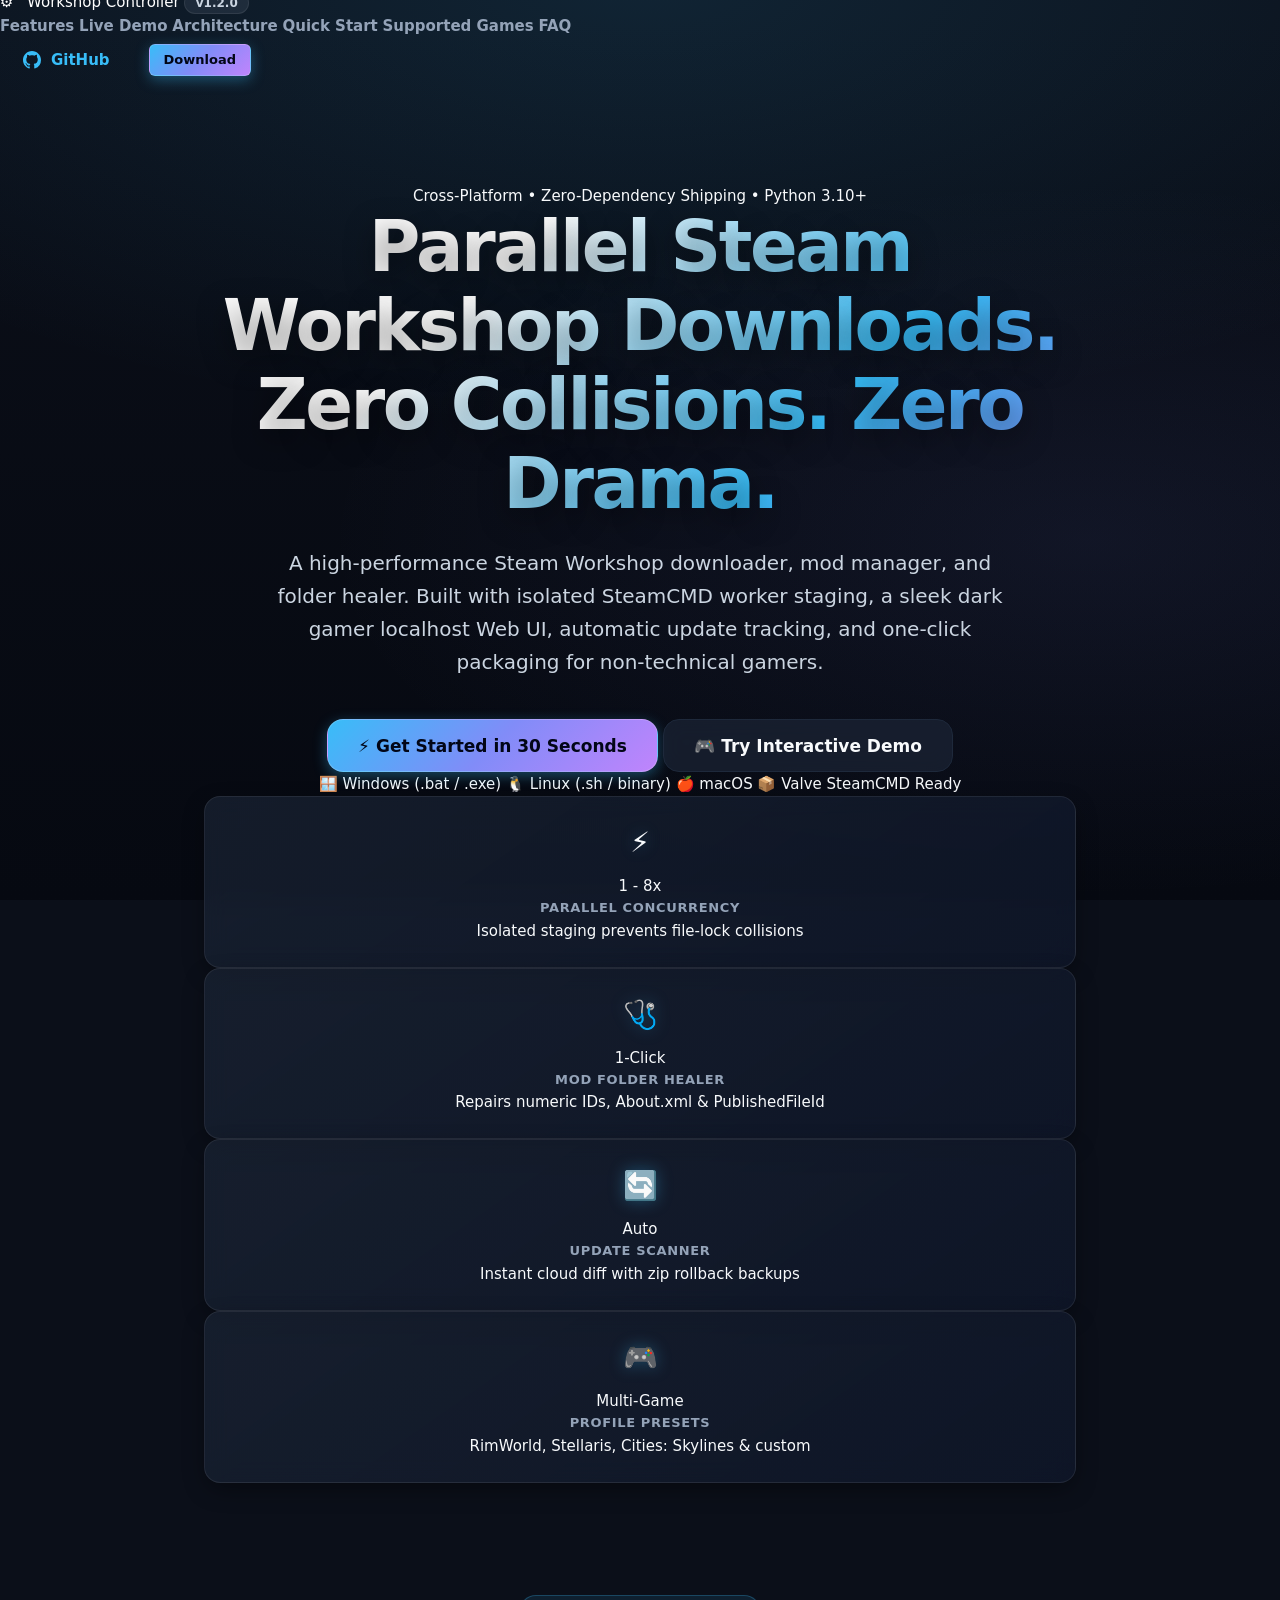
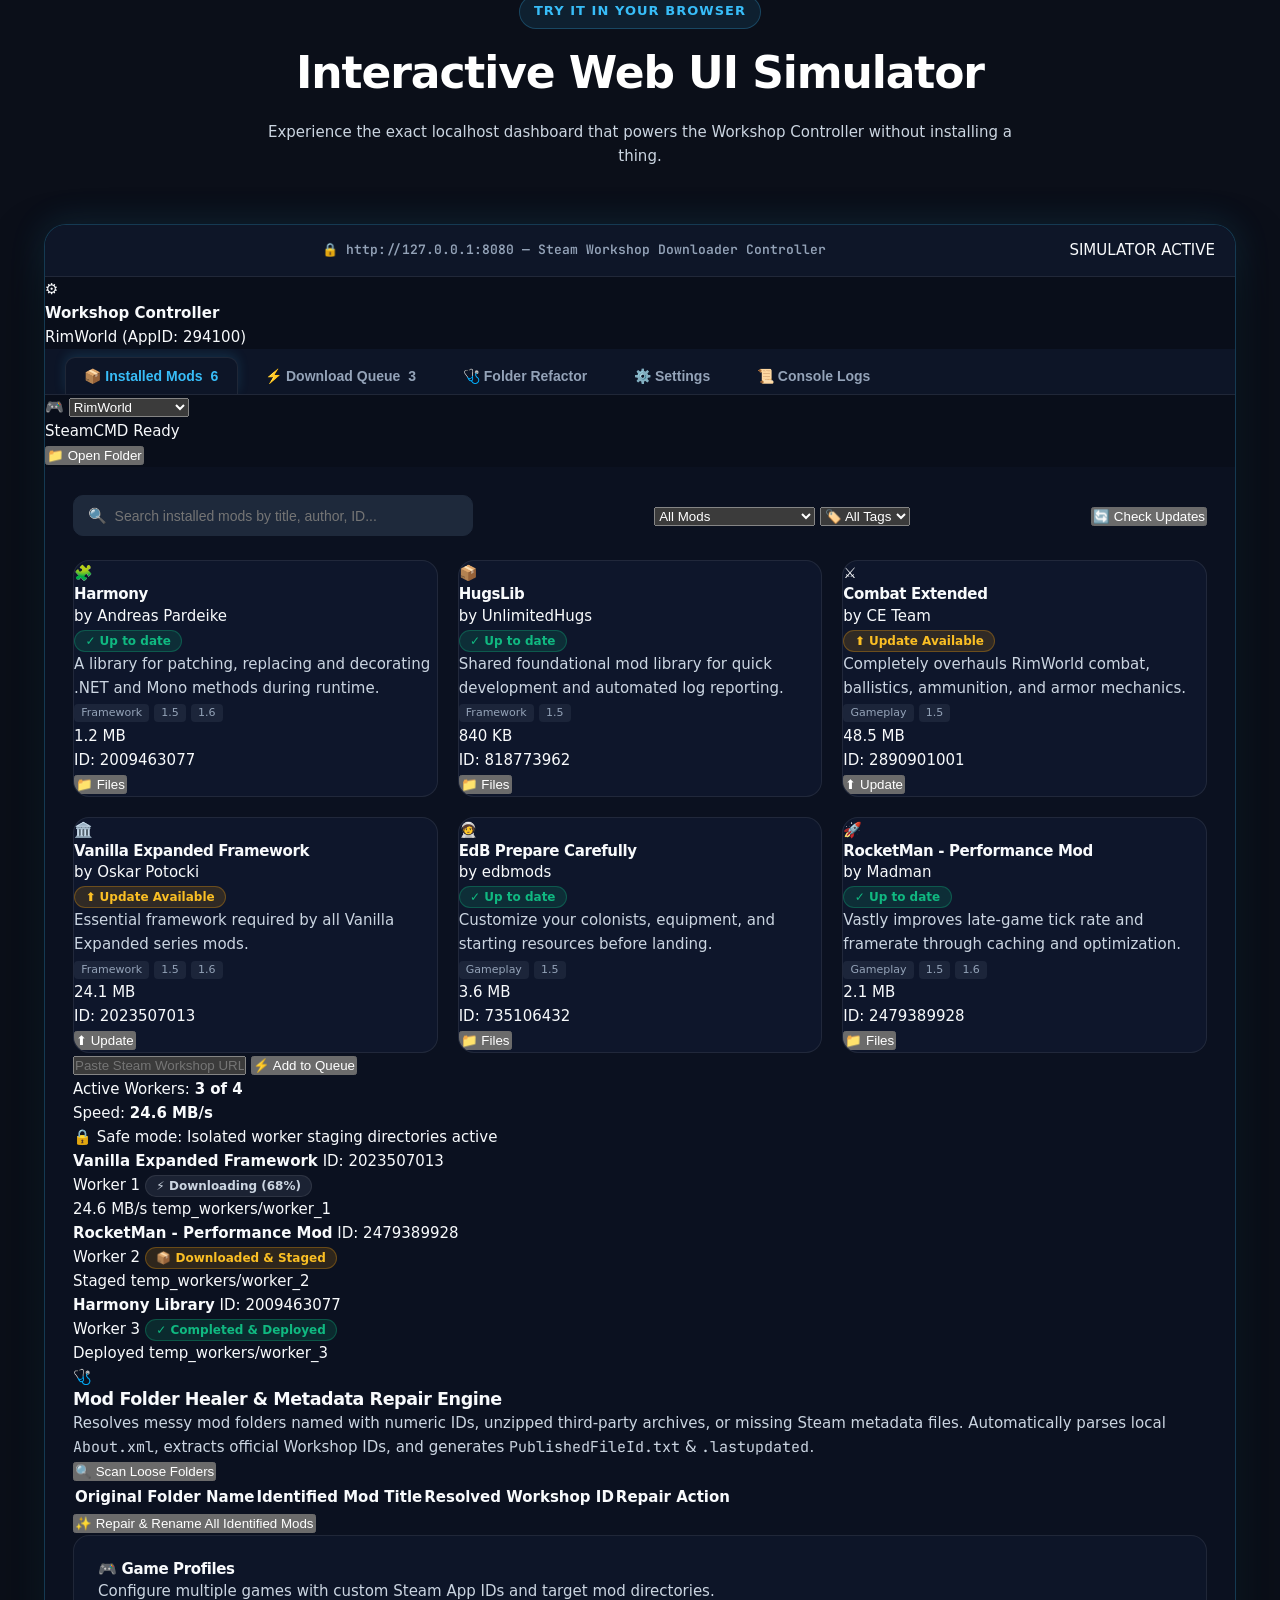
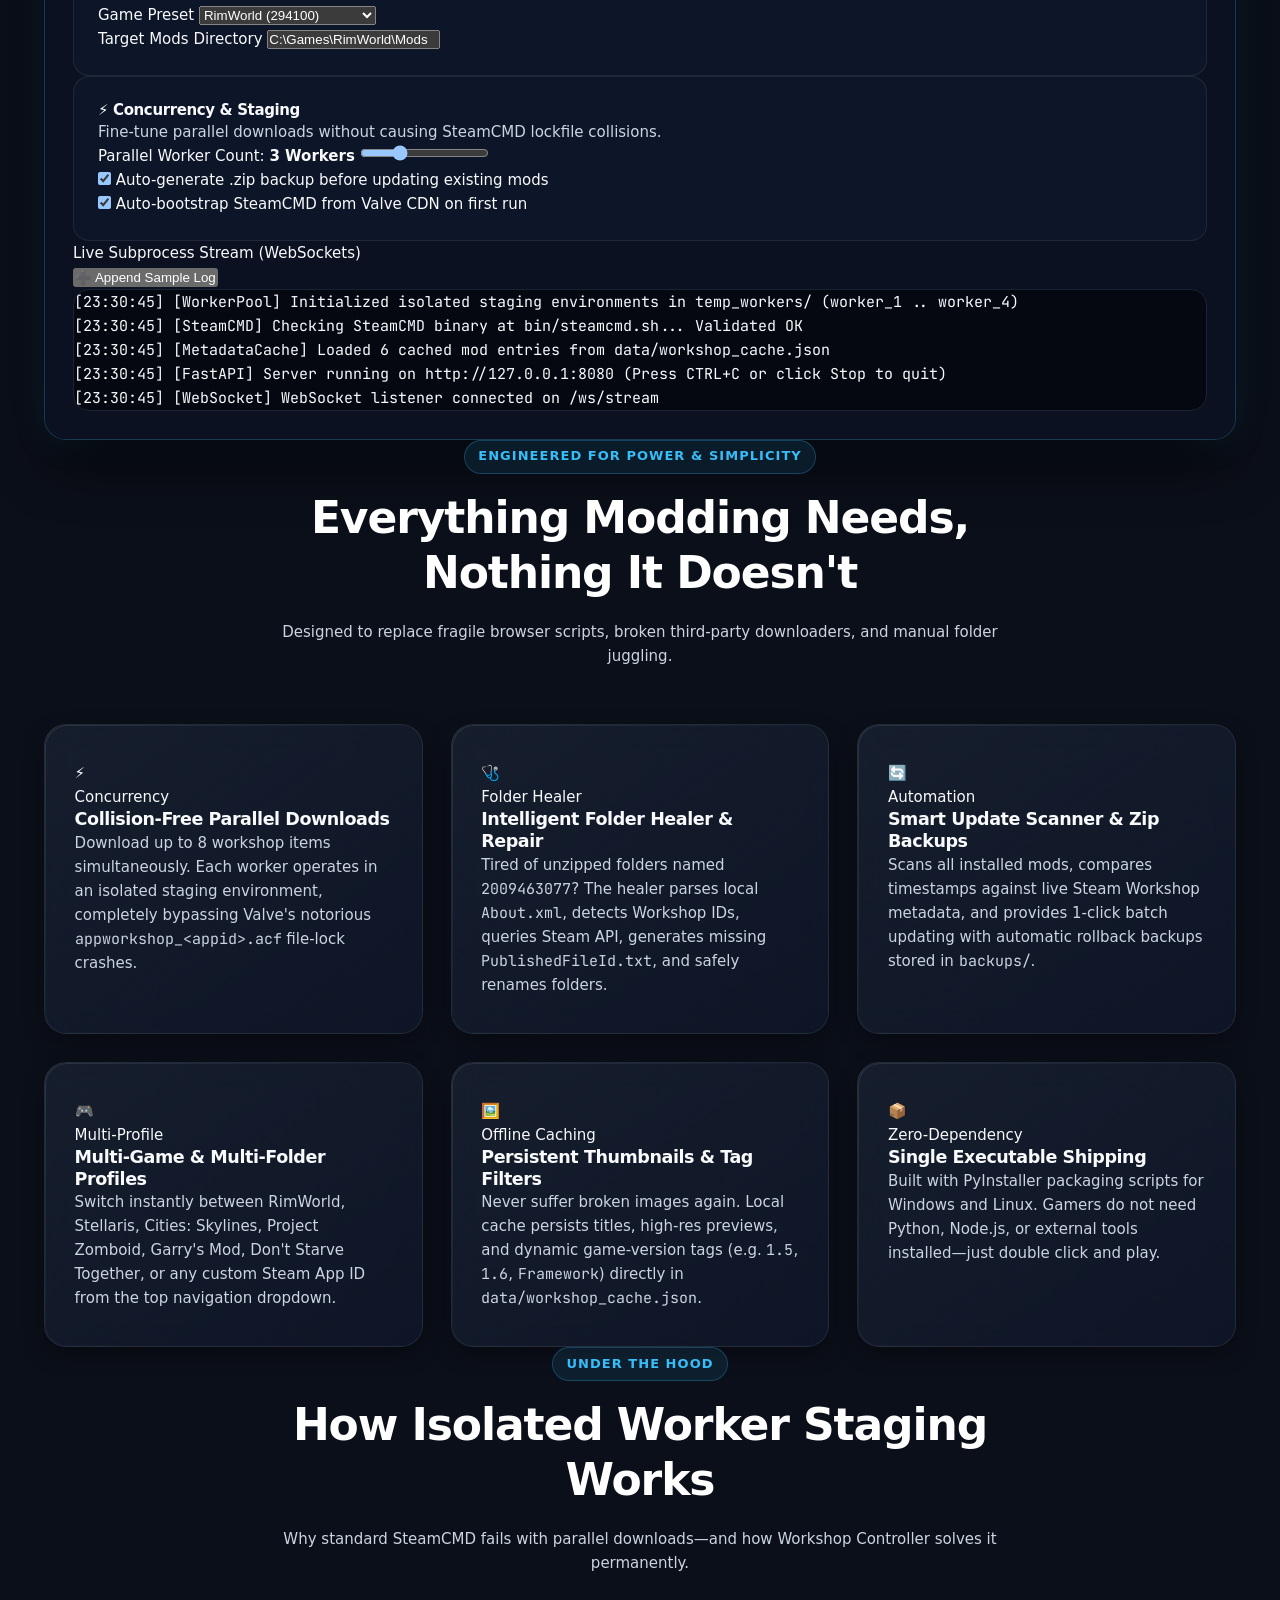
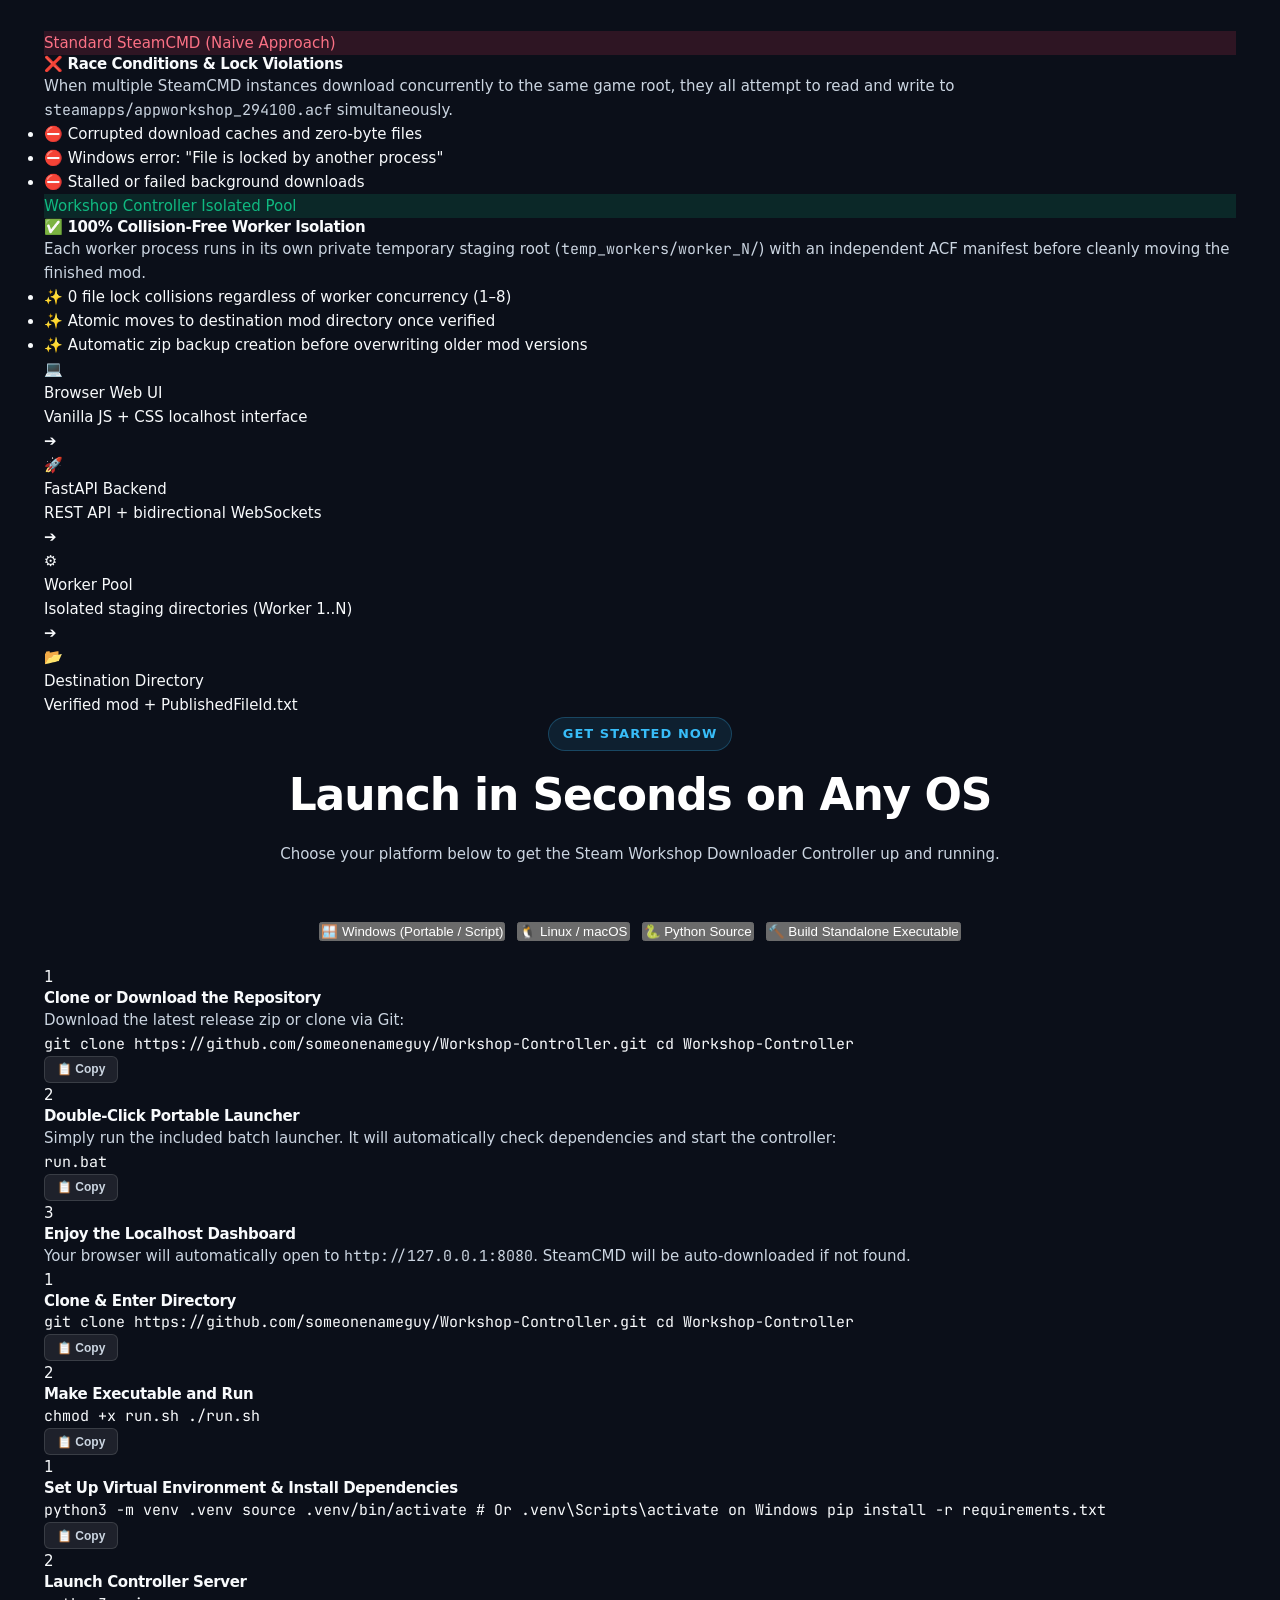
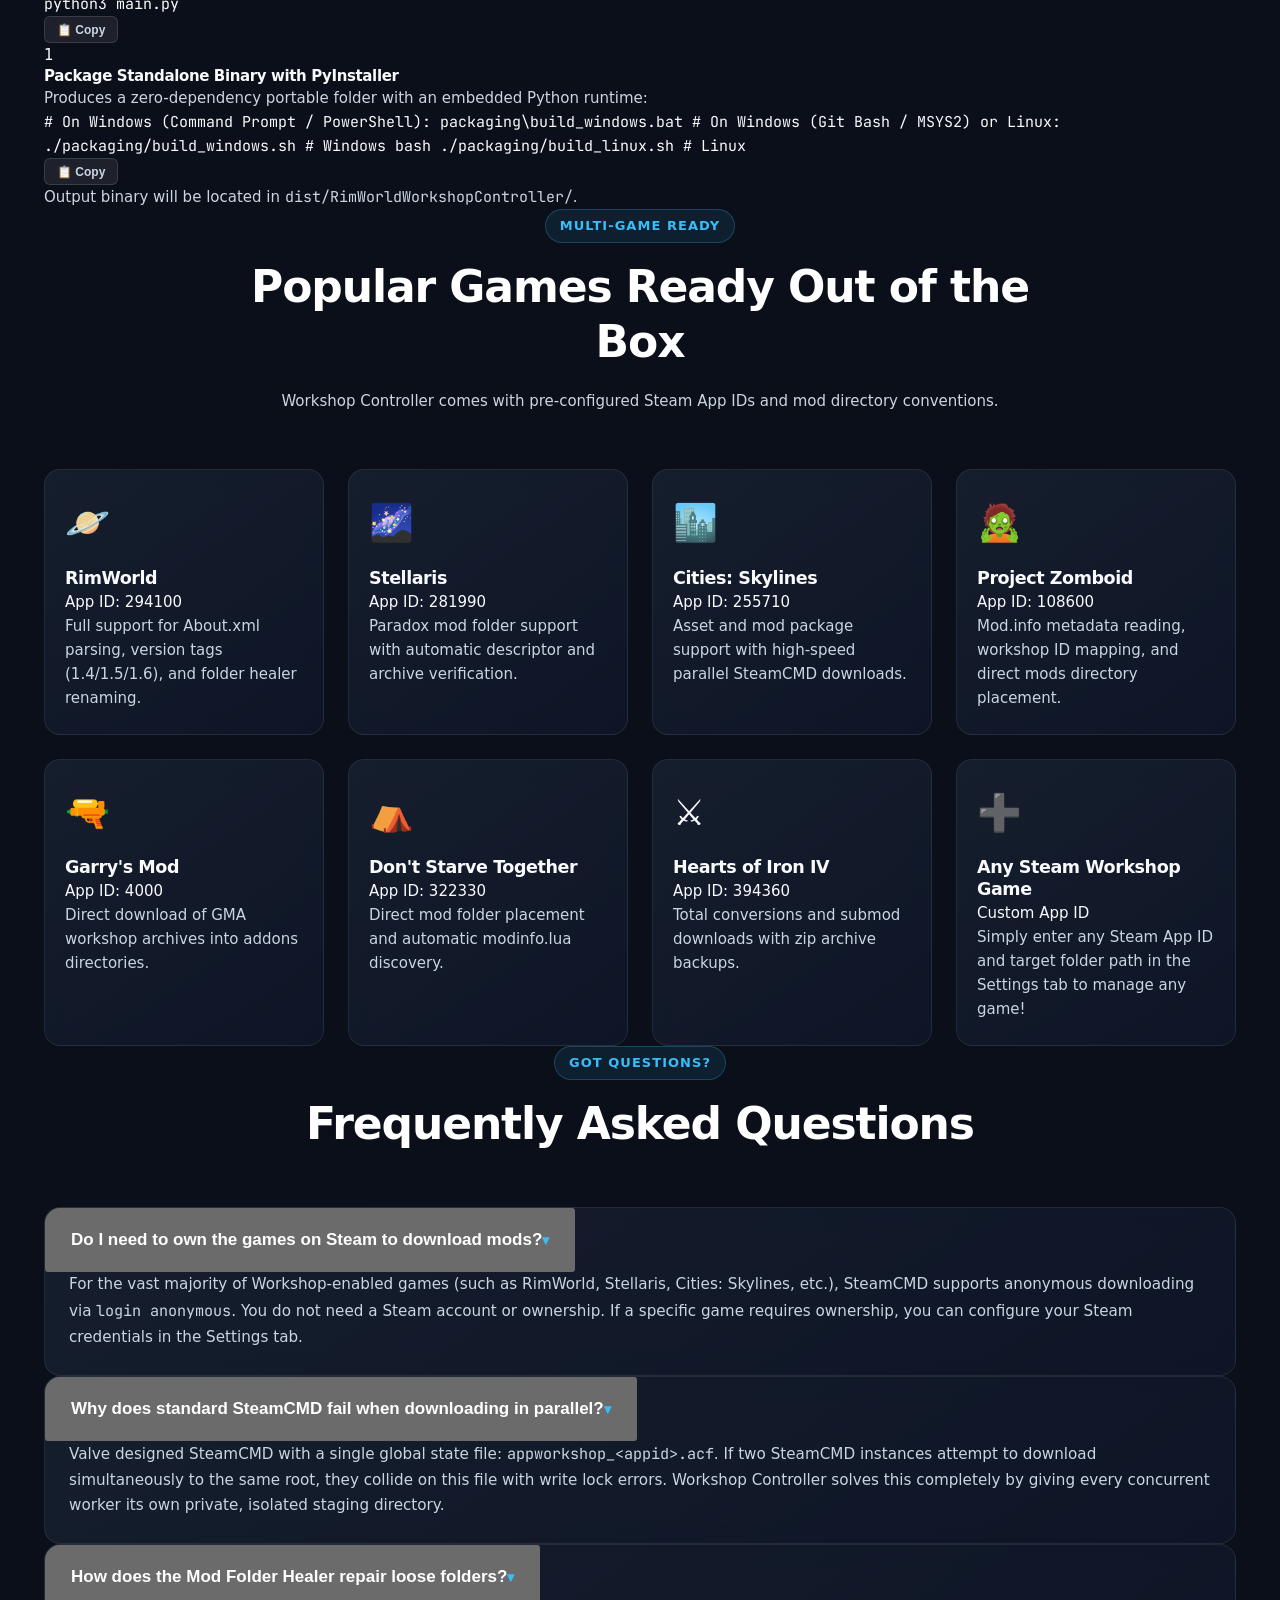
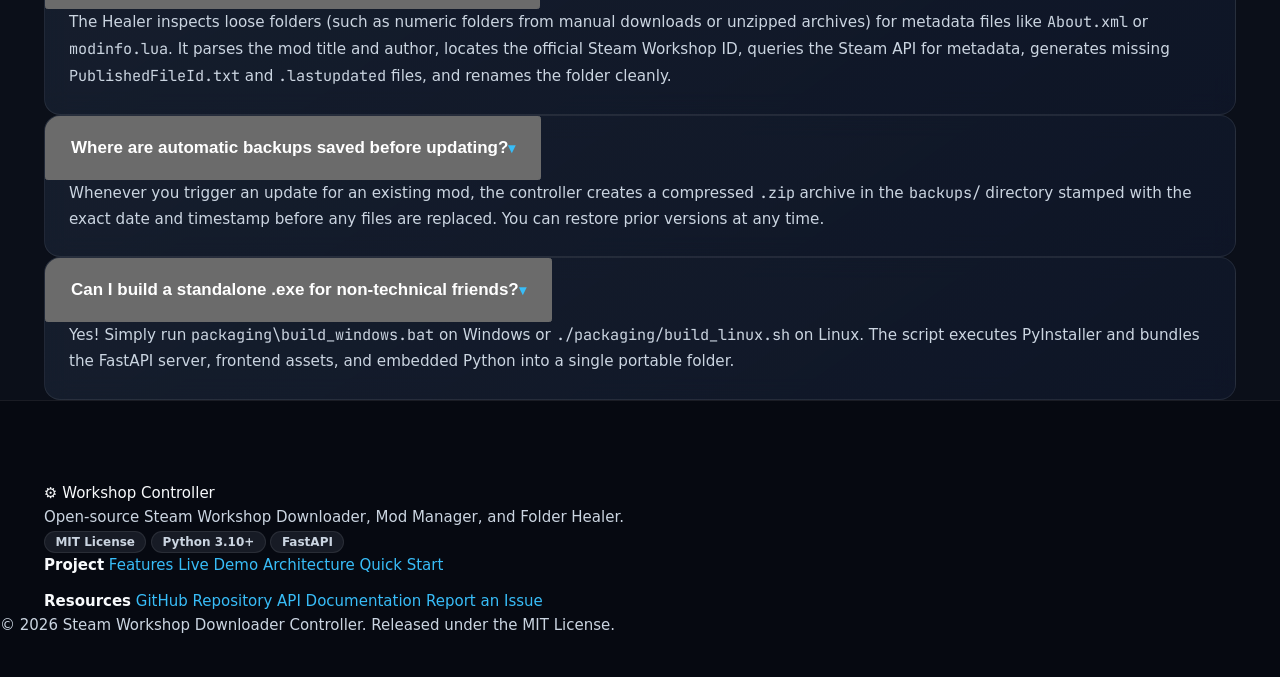
==== index.html @ dfa94b0b "feat(pages): add GitHub Pages website and interactive simulator" ====
<!DOCTYPE html>
<html lang="en">
<head>
  <meta charset="UTF-8">
  <meta name="viewport" content="width=device-width, initial-scale=1.0">
  <title>Steam Workshop Downloader Controller | Mod Manager & Folder Healer</title>
  <meta name="description" content="A modern, cross-platform Steam Workshop Downloader, Mod Manager, and Folder Healer. Parallel SteamCMD downloads, interactive localhost Web UI, automated update scanning, and zero-dependency packaging.">
  <meta name="keywords" content="Steam Workshop, SteamCMD, Mod Manager, Downloader, RimWorld, Stellaris, Cities Skylines, Project Zomboid, Folder Healer">
  
  <!-- Open Graph / Meta -->
  <meta property="og:type" content="website">
  <meta property="og:title" content="Steam Workshop Downloader Controller">
  <meta property="og:description" content="Parallel SteamCMD downloads, collision-free worker staging, mod healer, and dark-themed Web UI.">
  <meta property="og:url" content="https://someonenameguy.github.io/Workshop-Controller/">
  
  <link rel="icon" href="data:image/svg+xml,<svg xmlns=%22http://www.w3.org/2000/svg%22 viewBox=%220 0 100 100%22><text y=%22.9em%22 font-size=%2290%22>⚙️</text></svg>">
  <link rel="preconnect" href="https://fonts.googleapis.com">
  <link rel="preconnect" href="https://fonts.gstatic.com" crossorigin>
  <link href="https://fonts.googleapis.com/css2?family=Inter:wght@400;500;600;700;800&family=JetBrains+Mono:wght@400;500;700&display=swap" rel="stylesheet">
  <link rel="stylesheet" href="styles.css">
</head>
<body>

  <!-- Top Fixed Navigation -->
  <header class="navbar" id="navbar">
    <div class="nav-container">
      <a href="#" class="nav-brand">
        <div class="brand-logo">⚙️</div>
        <div class="brand-info">
          <span class="brand-name">Workshop Controller</span>
          <span class="badge badge-cyan">v1.2.0</span>
        </div>
      </a>

      <!-- Desktop Nav Links -->
      <nav class="nav-links">
        <a href="#features" class="nav-link">Features</a>
        <a href="#demo" class="nav-link">Live Demo</a>
        <a href="#architecture" class="nav-link">Architecture</a>
        <a href="#quickstart" class="nav-link">Quick Start</a>
        <a href="#games" class="nav-link">Supported Games</a>
        <a href="#faq" class="nav-link">FAQ</a>
      </nav>

      <!-- Action Buttons -->
      <div class="nav-actions">
        <a href="https://github.com/someonenameguy/Workshop-Controller" target="_blank" rel="noopener noreferrer" class="btn btn-github">
          <svg class="icon-svg" viewBox="0 0 24 24" width="18" height="18" fill="currentColor">
            <path d="M12 0C5.37 0 0 5.37 0 12c0 5.31 3.435 9.795 8.205 11.385.6.105.825-.255.825-.57 0-.285-.015-1.23-.015-2.235-3.015.555-3.795-.735-4.035-1.41-.135-.345-.72-1.41-1.23-1.695-.42-.225-1.02-.78-.015-.795.945-.015 1.62.87 1.845 1.23 1.08 1.815 2.805 1.305 3.495.99.105-.78.42-1.305.765-1.605-2.67-.3-5.46-1.335-5.46-5.925 0-1.305.465-2.385 1.23-3.225-.12-.3-.54-1.53.12-3.18 0 0 1.005-.315 3.3 1.23.96-.27 1.98-.405 3-.405s2.04.135 3 .405c2.295-1.56 3.3-1.23 3.3-1.23.66 1.65.24 2.88.12 3.18.765.84 1.23 1.905 1.23 3.225 0 4.605-2.805 5.625-5.475 5.925.435.375.81 1.095.81 2.22 0 1.605-.015 2.895-.015 3.3 0 .315.225.69.825.57A12.02 12.02 0 0024 12c0-6.63-5.37-12-12-12z"/>
          </svg>
          <span>GitHub</span>
        </a>
        <a href="#quickstart" class="btn btn-primary btn-sm glow-on-hover">Download</a>
        <button class="mobile-toggle" id="mobile-menu-toggle" aria-label="Toggle Navigation">
          <span></span>
          <span></span>
          <span></span>
        </button>
      </div>
    </div>

    <!-- Mobile Drawer -->
    <div class="mobile-drawer" id="mobile-nav">
      <a href="#features" class="mobile-link">Features</a>
      <a href="#demo" class="mobile-link">Live Demo</a>
      <a href="#architecture" class="mobile-link">Architecture</a>
      <a href="#quickstart" class="mobile-link">Quick Start</a>
      <a href="#games" class="mobile-link">Supported Games</a>
      <a href="#faq" class="mobile-link">FAQ</a>
      <a href="https://github.com/someonenameguy/Workshop-Controller" target="_blank" rel="noopener noreferrer" class="mobile-link">View Repository ↗</a>
    </div>
  </header>

  <!-- Hero Section -->
  <section class="hero-section">
    <div class="ambient-glow glow-cyan"></div>
    <div class="ambient-glow glow-indigo"></div>
    <div class="container hero-content">
      <div class="hero-badge-container">
        <span class="hero-pill">
          <span class="pulse-dot"></span> Cross-Platform • Zero-Dependency Shipping • Python 3.10+
        </span>
      </div>
      
      <h1 class="hero-title">
        Parallel Steam Workshop Downloads. <br>
        <span class="gradient-text">Zero Collisions. Zero Drama.</span>
      </h1>

      <p class="hero-subtitle">
        A high-performance Steam Workshop downloader, mod manager, and folder healer.
        Built with isolated SteamCMD worker staging, a sleek dark gamer localhost Web UI,
        automatic update tracking, and one-click packaging for non-technical gamers.
      </p>

      <div class="hero-cta-group">
        <a href="#quickstart" class="btn btn-primary btn-lg glow-on-hover">
          ⚡ Get Started in 30 Seconds
        </a>
        <a href="#demo" class="btn btn-secondary btn-lg">
          🎮 Try Interactive Demo
        </a>
      </div>

      <!-- Quick Platform Support Pills -->
      <div class="platform-tags">
        <span class="platform-tag">🪟 Windows (.bat / .exe)</span>
        <span class="platform-tag">🐧 Linux (.sh / binary)</span>
        <span class="platform-tag">🍎 macOS</span>
        <span class="platform-tag">📦 Valve SteamCMD Ready</span>
      </div>

      <!-- Stat Cards -->
      <div class="stats-grid">
        <div class="stat-card">
          <div class="stat-icon">⚡</div>
          <div class="stat-value">1 - 8x</div>
          <div class="stat-label">Parallel Concurrency</div>
          <div class="stat-sub">Isolated staging prevents file-lock collisions</div>
        </div>
        <div class="stat-card">
          <div class="stat-icon">🩺</div>
          <div class="stat-value">1-Click</div>
          <div class="stat-label">Mod Folder Healer</div>
          <div class="stat-sub">Repairs numeric IDs, About.xml & PublishedFileId</div>
        </div>
        <div class="stat-card">
          <div class="stat-icon">🔄</div>
          <div class="stat-value">Auto</div>
          <div class="stat-label">Update Scanner</div>
          <div class="stat-sub">Instant cloud diff with zip rollback backups</div>
        </div>
        <div class="stat-card">
          <div class="stat-icon">🎮</div>
          <div class="stat-value">Multi-Game</div>
          <div class="stat-label">Profile Presets</div>
          <div class="stat-sub">RimWorld, Stellaris, Cities: Skylines & custom</div>
        </div>
      </div>
    </div>
  </section>

  <!-- Interactive Web Dashboard Simulator -->
  <section class="demo-section" id="demo">
    <div class="container">
      <div class="section-header text-center">
        <span class="section-eyebrow">TRY IT IN YOUR BROWSER</span>
        <h2 class="section-title">Interactive Web UI Simulator</h2>
        <p class="section-desc">Experience the exact localhost dashboard that powers the Workshop Controller without installing a thing.</p>
      </div>

      <!-- Application Window Mockup -->
      <div class="mockup-window">
        <!-- Title Bar -->
        <div class="window-titlebar">
          <div class="window-dots">
            <span class="dot dot-close"></span>
            <span class="dot dot-min"></span>
            <span class="dot dot-max"></span>
          </div>
          <div class="window-title">
            <span class="title-lock">🔒</span> http://127.0.0.1:8080 — Steam Workshop Downloader Controller
          </div>
          <div class="window-badge">SIMULATOR ACTIVE</div>
        </div>

        <!-- Dashboard App Internal Header -->
        <div class="demo-navbar">
          <div class="demo-brand">
            <span class="demo-logo">⚙️</span>
            <div>
              <strong class="demo-brand-name">Workshop Controller</strong>
              <div class="demo-badge-sub" id="demo-header-game">RimWorld (AppID: 294100)</div>
            </div>
          </div>

          <!-- Demo Tabs -->
          <div class="demo-tabs">
            <button class="demo-tab active" data-tab="mods">
              📦 Installed Mods <span class="tab-count" id="demo-mods-badge">6</span>
            </button>
            <button class="demo-tab" data-tab="queue">
              ⚡ Download Queue <span class="tab-count badge-pulse" id="demo-queue-badge">2</span>
            </button>
            <button class="demo-tab" data-tab="refactor">
              🩺 Folder Refactor
            </button>
            <button class="demo-tab" data-tab="settings">
              ⚙️ Settings
            </button>
            <button class="demo-tab" data-tab="logs">
              📜 Console Logs
            </button>
          </div>

          <!-- Demo Header Actions -->
          <div class="demo-actions">
            <div class="demo-profile-select-wrap">
              <span class="select-icon">🎮</span>
              <select id="demo-profile-select" class="demo-select">
                <option value="294100" selected>RimWorld</option>
                <option value="281990">Stellaris</option>
                <option value="255710">Cities: Skylines</option>
                <option value="108600">Project Zomboid</option>
              </select>
            </div>
            <div class="demo-status-pill" id="demo-status-indicator">
              <span class="status-green-dot"></span>
              <span>SteamCMD Ready</span>
            </div>
            <button class="btn-demo btn-demo-secondary" id="demo-btn-open-folder" title="Simulate opening folder">
              📁 Open Folder
            </button>
          </div>
        </div>

        <!-- Demo Content Body -->
        <div class="demo-body">

          <!-- TAB 1: INSTALLED MODS -->
          <div class="demo-pane active" id="demo-pane-mods">
            <div class="demo-toolbar">
              <div class="demo-search-box">
                <span class="search-ico">🔍</span>
                <input type="text" id="demo-search-input" placeholder="Search installed mods by title, author, ID...">
              </div>
              <div class="demo-filters">
                <select id="demo-status-select" class="demo-select-sm">
                  <option value="all">All Mods</option>
                  <option value="updates">Updates Available Only</option>
                  <option value="steam">Steam Workshop Only</option>
                </select>
                <select id="demo-tag-select" class="demo-select-sm">
                  <option value="">🏷️ All Tags</option>
                  <option value="Framework">Framework</option>
                  <option value="Gameplay">Gameplay</option>
                  <option value="1.5">Version 1.5</option>
                  <option value="1.6">Version 1.6</option>
                </select>
              </div>
              <div class="demo-toolbar-buttons">
                <button class="btn-demo btn-demo-primary" id="demo-btn-check-updates">
                  🔄 Check Updates
                </button>
                <button class="btn-demo btn-demo-success" id="demo-btn-update-all" style="display: none;">
                  ⬆️ Update All Outdated (<span id="demo-outdated-count">2</span>)
                </button>
              </div>
            </div>

            <!-- Simulated Banner -->
            <div class="demo-alert-banner" id="demo-updates-banner" style="display: none;">
              <div class="alert-emoji">🔔</div>
              <div class="alert-info">
                <strong>2 Updates Available on Steam Workshop!</strong>
                <p>New versions detected. Automatic zip backups will be created before updating.</p>
              </div>
              <button class="btn-demo btn-demo-amber btn-sm" id="demo-btn-quick-update">Update Now</button>
            </div>

            <!-- Mod Cards Grid -->
            <div class="demo-mods-grid" id="demo-mods-grid">
              <!-- Dynamically populated by app.js -->
            </div>
          </div>

          <!-- TAB 2: DOWNLOAD QUEUE -->
          <div class="demo-pane" id="demo-pane-queue">
            <div class="queue-input-bar">
              <input type="text" id="demo-queue-input" placeholder="Paste Steam Workshop URL (e.g. https://steamcommunity.com/sharedfiles/filedetails/?id=2009463077) or numeric ID...">
              <button class="btn-demo btn-demo-primary" id="demo-btn-add-queue">⚡ Add to Queue</button>
            </div>

            <div class="queue-stats-bar">
              <div class="worker-status-badge">
                <span class="status-indicator-dot active"></span>
                <span>Active Workers: <strong>3 of 4</strong></span>
              </div>
              <div class="speed-badge">
                <span>Speed: <strong id="demo-speed-val">24.6 MB/s</strong></span>
              </div>
              <div class="staging-note">
                🔒 Safe mode: Isolated worker staging directories active
              </div>
            </div>

            <div class="queue-list" id="demo-queue-list">
              <!-- Dynamically populated & animated by app.js -->
            </div>
          </div>

          <!-- TAB 3: FOLDER REFACTOR / HEALER -->
          <div class="demo-pane" id="demo-pane-refactor">
            <div class="refactor-hero-box">
              <div class="refactor-icon">🩺</div>
              <div>
                <h3>Mod Folder Healer & Metadata Repair Engine</h3>
                <p>Resolves messy mod folders named with numeric IDs, unzipped third-party archives, or missing Steam metadata files. Automatically parses local <code>About.xml</code>, extracts official Workshop IDs, and generates <code>PublishedFileId.txt</code> &amp; <code>.lastupdated</code>.</p>
              </div>
              <button class="btn-demo btn-demo-primary" id="demo-btn-scan-loose">
                🔍 Scan Loose Folders
              </button>
            </div>

            <!-- Animated Healer Progress -->
            <div class="healer-progress-wrap" id="demo-healer-progress-wrap" style="display: none;">
              <div class="healer-progress-bar">
                <div class="healer-progress-fill" id="demo-healer-progress-fill"></div>
              </div>
              <div class="healer-status-text" id="demo-healer-status-text">Scanning directories...</div>
            </div>

            <!-- Comparison Table -->
            <div class="healer-table-container" id="demo-healer-table-wrap">
              <table class="healer-table">
                <thead>
                  <tr>
                    <th>Original Folder Name</th>
                    <th>Identified Mod Title</th>
                    <th>Resolved Workshop ID</th>
                    <th>Repair Action</th>
                  </tr>
                </thead>
                <tbody id="demo-healer-tbody">
                  <!-- Injected by app.js -->
                </tbody>
              </table>
              <div class="healer-action-bar">
                <button class="btn-demo btn-demo-success" id="demo-btn-repair-meta">
                  ✨ Repair &amp; Rename All Identified Mods
                </button>
              </div>
            </div>
          </div>

          <!-- TAB 4: SETTINGS -->
          <div class="demo-pane" id="demo-pane-settings">
            <div class="settings-grid">
              <div class="settings-card">
                <h4>🎮 Game Profiles</h4>
                <p>Configure multiple games with custom Steam App IDs and target mod directories.</p>
                <div class="form-group">
                  <label>Game Preset</label>
                  <select class="demo-select full-width">
                    <option>RimWorld (294100)</option>
                    <option>Stellaris (281990)</option>
                    <option>Cities: Skylines (255710)</option>
                    <option>Project Zomboid (108600)</option>
                  </select>
                </div>
                <div class="form-group">
                  <label>Target Mods Directory</label>
                  <input type="text" class="demo-input full-width" value="C:\Games\RimWorld\Mods" readonly>
                </div>
              </div>

              <div class="settings-card">
                <h4>⚡ Concurrency &amp; Staging</h4>
                <p>Fine-tune parallel downloads without causing SteamCMD lockfile collisions.</p>
                <div class="form-group">
                  <label>Parallel Worker Count: <strong id="demo-worker-num">3 Workers</strong></label>
                  <input type="range" class="demo-slider" min="1" max="8" value="3" id="demo-worker-slider">
                </div>
                <div class="toggle-group">
                  <input type="checkbox" id="demo-backup-toggle" checked>
                  <label for="demo-backup-toggle">Auto-generate .zip backup before updating existing mods</label>
                </div>
                <div class="toggle-group">
                  <input type="checkbox" id="demo-steamcmd-toggle" checked>
                  <label for="demo-steamcmd-toggle">Auto-bootstrap SteamCMD from Valve CDN on first run</label>
                </div>
              </div>
            </div>
          </div>

          <!-- TAB 5: CONSOLE LOGS -->
          <div class="demo-pane" id="demo-pane-logs">
            <div class="console-header">
              <div class="console-title">
                <span class="terminal-dot"></span> Live Subprocess Stream (WebSockets)
              </div>
              <button class="btn-demo btn-demo-secondary btn-xs" id="demo-btn-sim-log">
                ➕ Append Sample Log
              </button>
            </div>
            <div class="terminal-window" id="demo-console-output">
              <!-- Appended by app.js -->
            </div>
          </div>

        </div>
      </div>
    </div>
  </section>

  <!-- Key Features Grid -->
  <section class="features-section" id="features">
    <div class="container">
      <div class="section-header text-center">
        <span class="section-eyebrow">ENGINEERED FOR POWER &amp; SIMPLICITY</span>
        <h2 class="section-title">Everything Modding Needs, Nothing It Doesn't</h2>
        <p class="section-desc">Designed to replace fragile browser scripts, broken third-party downloaders, and manual folder juggling.</p>
      </div>

      <div class="features-grid">
        <!-- Feature 1 -->
        <div class="feature-card">
          <div class="feature-header">
            <div class="feature-icon bg-cyan">⚡</div>
            <span class="feature-tag">Concurrency</span>
          </div>
          <h3>Collision-Free Parallel Downloads</h3>
          <p>Download up to 8 workshop items simultaneously. Each worker operates in an isolated staging environment, completely bypassing Valve's notorious <code>appworkshop_&lt;appid&gt;.acf</code> file-lock crashes.</p>
        </div>

        <!-- Feature 2 -->
        <div class="feature-card">
          <div class="feature-header">
            <div class="feature-icon bg-emerald">🩺</div>
            <span class="feature-tag">Folder Healer</span>
          </div>
          <h3>Intelligent Folder Healer &amp; Repair</h3>
          <p>Tired of unzipped folders named <code>2009463077</code>? The healer parses local <code>About.xml</code>, detects Workshop IDs, queries Steam API, generates missing <code>PublishedFileId.txt</code>, and safely renames folders.</p>
        </div>

        <!-- Feature 3 -->
        <div class="feature-card">
          <div class="feature-header">
            <div class="feature-icon bg-indigo">🔄</div>
            <span class="feature-tag">Automation</span>
          </div>
          <h3>Smart Update Scanner &amp; Zip Backups</h3>
          <p>Scans all installed mods, compares timestamps against live Steam Workshop metadata, and provides 1-click batch updating with automatic rollback backups stored in <code>backups/</code>.</p>
        </div>

        <!-- Feature 4 -->
        <div class="feature-card">
          <div class="feature-header">
            <div class="feature-icon bg-violet">🎮</div>
            <span class="feature-tag">Multi-Profile</span>
          </div>
          <h3>Multi-Game &amp; Multi-Folder Profiles</h3>
          <p>Switch instantly between RimWorld, Stellaris, Cities: Skylines, Project Zomboid, Garry's Mod, Don't Starve Together, or any custom Steam App ID from the top navigation dropdown.</p>
        </div>

        <!-- Feature 5 -->
        <div class="feature-card">
          <div class="feature-header">
            <div class="feature-icon bg-amber">🖼️</div>
            <span class="feature-tag">Offline Caching</span>
          </div>
          <h3>Persistent Thumbnails &amp; Tag Filters</h3>
          <p>Never suffer broken images again. Local cache persists titles, high-res previews, and dynamic game-version tags (e.g. <code>1.5</code>, <code>1.6</code>, <code>Framework</code>) directly in <code>data/workshop_cache.json</code>.</p>
        </div>

        <!-- Feature 6 -->
        <div class="feature-card">
          <div class="feature-header">
            <div class="feature-icon bg-rose">📦</div>
            <span class="feature-tag">Zero-Dependency</span>
          </div>
          <h3>Single Executable Shipping</h3>
          <p>Built with PyInstaller packaging scripts for Windows and Linux. Gamers do not need Python, Node.js, or external tools installed—just double click and play.</p>
        </div>
      </div>
    </div>
  </section>

  <!-- Architecture & How It Works -->
  <section class="architecture-section" id="architecture">
    <div class="container">
      <div class="section-header text-center">
        <span class="section-eyebrow">UNDER THE HOOD</span>
        <h2 class="section-title">How Isolated Worker Staging Works</h2>
        <p class="section-desc">Why standard SteamCMD fails with parallel downloads—and how Workshop Controller solves it permanently.</p>
      </div>

      <div class="arch-comparison-grid">
        <!-- Bad way -->
        <div class="arch-card arch-card-danger">
          <div class="arch-badge badge-danger">Standard SteamCMD (Naive Approach)</div>
          <h4>❌ Race Conditions &amp; Lock Violations</h4>
          <p>When multiple SteamCMD instances download concurrently to the same game root, they all attempt to read and write to <code>steamapps/appworkshop_294100.acf</code> simultaneously.</p>
          <ul class="arch-list">
            <li>⛔ Corrupted download caches and zero-byte files</li>
            <li>⛔ Windows error: "File is locked by another process"</li>
            <li>⛔ Stalled or failed background downloads</li>
          </ul>
        </div>

        <!-- Good way -->
        <div class="arch-card arch-card-success">
          <div class="arch-badge badge-success">Workshop Controller Isolated Pool</div>
          <h4>✅ 100% Collision-Free Worker Isolation</h4>
          <p>Each worker process runs in its own private temporary staging root (<code>temp_workers/worker_N/</code>) with an independent ACF manifest before cleanly moving the finished mod.</p>
          <ul class="arch-list">
            <li>✨ 0 file lock collisions regardless of worker concurrency (1–8)</li>
            <li>✨ Atomic moves to destination mod directory once verified</li>
            <li>✨ Automatic zip backup creation before overwriting older mod versions</li>
          </ul>
        </div>
      </div>

      <!-- Architecture Flow Visual -->
      <div class="arch-flow-box">
        <div class="flow-step">
          <div class="flow-icon">💻</div>
          <div class="flow-title">Browser Web UI</div>
          <div class="flow-desc">Vanilla JS + CSS localhost interface</div>
        </div>
        <div class="flow-arrow">➔</div>
        <div class="flow-step">
          <div class="flow-icon">🚀</div>
          <div class="flow-title">FastAPI Backend</div>
          <div class="flow-desc">REST API + bidirectional WebSockets</div>
        </div>
        <div class="flow-arrow">➔</div>
        <div class="flow-step">
          <div class="flow-icon">⚙️</div>
          <div class="flow-title">Worker Pool</div>
          <div class="flow-desc">Isolated staging directories (Worker 1..N)</div>
        </div>
        <div class="flow-arrow">➔</div>
        <div class="flow-step">
          <div class="flow-icon">📂</div>
          <div class="flow-title">Destination Directory</div>
          <div class="flow-desc">Verified mod + PublishedFileId.txt</div>
        </div>
      </div>
    </div>
  </section>

  <!-- Quick Start & Platform Downloads -->
  <section class="quickstart-section" id="quickstart">
    <div class="container">
      <div class="section-header text-center">
        <span class="section-eyebrow">GET STARTED NOW</span>
        <h2 class="section-title">Launch in Seconds on Any OS</h2>
        <p class="section-desc">Choose your platform below to get the Steam Workshop Downloader Controller up and running.</p>
      </div>

      <div class="quickstart-card">
        <!-- Platform Switcher Tabs -->
        <div class="platform-tabs">
          <button class="platform-tab active" data-platform="windows">
            <span class="p-icon">🪟</span> Windows (Portable / Script)
          </button>
          <button class="platform-tab" data-platform="linux">
            <span class="p-icon">🐧</span> Linux / macOS
          </button>
          <button class="platform-tab" data-platform="source">
            <span class="p-icon">🐍</span> Python Source
          </button>
          <button class="platform-tab" data-platform="build">
            <span class="p-icon">🔨</span> Build Standalone Executable
          </button>
        </div>

        <!-- Platform Content: Windows -->
        <div class="platform-content active" id="platform-windows">
          <div class="step-guide">
            <div class="step-item">
              <span class="step-number">1</span>
              <div>
                <h4>Clone or Download the Repository</h4>
                <p>Download the latest release zip or clone via Git:</p>
                <div class="code-box">
                  <code>git clone https://github.com/someonenameguy/Workshop-Controller.git
cd Workshop-Controller</code>
                  <button class="btn-copy" data-clipboard="git clone https://github.com/someonenameguy/Workshop-Controller.git&#10;cd Workshop-Controller">📋 Copy</button>
                </div>
              </div>
            </div>

            <div class="step-item">
              <span class="step-number">2</span>
              <div>
                <h4>Double-Click Portable Launcher</h4>
                <p>Simply run the included batch launcher. It will automatically check dependencies and start the controller:</p>
                <div class="code-box">
                  <code>run.bat</code>
                  <button class="btn-copy" data-clipboard="run.bat">📋 Copy</button>
                </div>
              </div>
            </div>

            <div class="step-item">
              <span class="step-number">3</span>
              <div>
                <h4>Enjoy the Localhost Dashboard</h4>
                <p>Your browser will automatically open to <code>http://127.0.0.1:8080</code>. SteamCMD will be auto-downloaded if not found.</p>
              </div>
            </div>
          </div>
        </div>

        <!-- Platform Content: Linux -->
        <div class="platform-content" id="platform-linux">
          <div class="step-guide">
            <div class="step-item">
              <span class="step-number">1</span>
              <div>
                <h4>Clone &amp; Enter Directory</h4>
                <div class="code-box">
                  <code>git clone https://github.com/someonenameguy/Workshop-Controller.git
cd Workshop-Controller</code>
                  <button class="btn-copy" data-clipboard="git clone https://github.com/someonenameguy/Workshop-Controller.git&#10;cd Workshop-Controller">📋 Copy</button>
                </div>
              </div>
            </div>

            <div class="step-item">
              <span class="step-number">2</span>
              <div>
                <h4>Make Executable and Run</h4>
                <div class="code-box">
                  <code>chmod +x run.sh
./run.sh</code>
                  <button class="btn-copy" data-clipboard="chmod +x run.sh&#10;./run.sh">📋 Copy</button>
                </div>
              </div>
            </div>
          </div>
        </div>

        <!-- Platform Content: Python Source -->
        <div class="platform-content" id="platform-source">
          <div class="step-guide">
            <div class="step-item">
              <span class="step-number">1</span>
              <div>
                <h4>Set Up Virtual Environment &amp; Install Dependencies</h4>
                <div class="code-box">
                  <code>python3 -m venv .venv
source .venv/bin/activate  # Or .venv\Scripts\activate on Windows
pip install -r requirements.txt</code>
                  <button class="btn-copy" data-clipboard="python3 -m venv .venv&#10;source .venv/bin/activate&#10;pip install -r requirements.txt">📋 Copy</button>
                </div>
              </div>
            </div>

            <div class="step-item">
              <span class="step-number">2</span>
              <div>
                <h4>Launch Controller Server</h4>
                <div class="code-box">
                  <code>python3 main.py</code>
                  <button class="btn-copy" data-clipboard="python3 main.py">📋 Copy</button>
                </div>
              </div>
            </div>
          </div>
        </div>

        <!-- Platform Content: Standalone Build -->
        <div class="platform-content" id="platform-build">
          <div class="step-guide">
            <div class="step-item">
              <span class="step-number">1</span>
              <div>
                <h4>Package Standalone Binary with PyInstaller</h4>
                <p>Produces a zero-dependency portable folder with an embedded Python runtime:</p>
                <div class="code-box">
                  <code># On Windows (Command Prompt / PowerShell):
packaging\build_windows.bat

# On Windows (Git Bash / MSYS2) or Linux:
./packaging/build_windows.sh  # Windows bash
./packaging/build_linux.sh    # Linux</code>
                  <button class="btn-copy" data-clipboard="packaging\build_windows.bat">📋 Copy</button>
                </div>
                <p class="muted-note">Output binary will be located in <code>dist/RimWorldWorkshopController/</code>.</p>
              </div>
            </div>
          </div>
        </div>

      </div>
    </div>
  </section>

  <!-- Supported Games Showcase -->
  <section class="games-section" id="games">
    <div class="container">
      <div class="section-header text-center">
        <span class="section-eyebrow">MULTI-GAME READY</span>
        <h2 class="section-title">Popular Games Ready Out of the Box</h2>
        <p class="section-desc">Workshop Controller comes with pre-configured Steam App IDs and mod directory conventions.</p>
      </div>

      <div class="games-grid">
        <div class="game-card">
          <div class="game-card-icon">🪐</div>
          <div class="game-card-body">
            <h3>RimWorld</h3>
            <span class="game-appid">App ID: 294100</span>
            <p>Full support for About.xml parsing, version tags (1.4/1.5/1.6), and folder healer renaming.</p>
          </div>
        </div>

        <div class="game-card">
          <div class="game-card-icon">🌌</div>
          <div class="game-card-body">
            <h3>Stellaris</h3>
            <span class="game-appid">App ID: 281990</span>
            <p>Paradox mod folder support with automatic descriptor and archive verification.</p>
          </div>
        </div>

        <div class="game-card">
          <div class="game-card-icon">🏙️</div>
          <div class="game-card-body">
            <h3>Cities: Skylines</h3>
            <span class="game-appid">App ID: 255710</span>
            <p>Asset and mod package support with high-speed parallel SteamCMD downloads.</p>
          </div>
        </div>

        <div class="game-card">
          <div class="game-card-icon">🧟</div>
          <div class="game-card-body">
            <h3>Project Zomboid</h3>
            <span class="game-appid">App ID: 108600</span>
            <p>Mod.info metadata reading, workshop ID mapping, and direct mods directory placement.</p>
          </div>
        </div>

        <div class="game-card">
          <div class="game-card-icon">🔫</div>
          <div class="game-card-body">
            <h3>Garry's Mod</h3>
            <span class="game-appid">App ID: 4000</span>
            <p>Direct download of GMA workshop archives into addons directories.</p>
          </div>
        </div>

        <div class="game-card">
          <div class="game-card-icon">⛺</div>
          <div class="game-card-body">
            <h3>Don't Starve Together</h3>
            <span class="game-appid">App ID: 322330</span>
            <p>Direct mod folder placement and automatic modinfo.lua discovery.</p>
          </div>
        </div>

        <div class="game-card">
          <div class="game-card-icon">⚔️</div>
          <div class="game-card-body">
            <h3>Hearts of Iron IV</h3>
            <span class="game-appid">App ID: 394360</span>
            <p>Total conversions and submod downloads with zip archive backups.</p>
          </div>
        </div>

        <div class="game-card game-card-custom">
          <div class="game-card-icon">➕</div>
          <div class="game-card-body">
            <h3>Any Steam Workshop Game</h3>
            <span class="game-appid">Custom App ID</span>
            <p>Simply enter any Steam App ID and target folder path in the Settings tab to manage any game!</p>
          </div>
        </div>
      </div>
    </div>
  </section>

  <!-- FAQ Accordion -->
  <section class="faq-section" id="faq">
    <div class="container">
      <div class="section-header text-center">
        <span class="section-eyebrow">GOT QUESTIONS?</span>
        <h2 class="section-title">Frequently Asked Questions</h2>
      </div>

      <div class="faq-accordion">
        <div class="faq-item">
          <button class="faq-question">
            <span>Do I need to own the games on Steam to download mods?</span>
            <span class="faq-chevron">▾</span>
          </button>
          <div class="faq-answer">
            <p>For the vast majority of Workshop-enabled games (such as RimWorld, Stellaris, Cities: Skylines, etc.), SteamCMD supports anonymous downloading via <code>login anonymous</code>. You do not need a Steam account or ownership. If a specific game requires ownership, you can configure your Steam credentials in the Settings tab.</p>
          </div>
        </div>

        <div class="faq-item">
          <button class="faq-question">
            <span>Why does standard SteamCMD fail when downloading in parallel?</span>
            <span class="faq-chevron">▾</span>
          </button>
          <div class="faq-answer">
            <p>Valve designed SteamCMD with a single global state file: <code>appworkshop_&lt;appid&gt;.acf</code>. If two SteamCMD instances attempt to download simultaneously to the same root, they collide on this file with write lock errors. Workshop Controller solves this completely by giving every concurrent worker its own private, isolated staging directory.</p>
          </div>
        </div>

        <div class="faq-item">
          <button class="faq-question">
            <span>How does the Mod Folder Healer repair loose folders?</span>
            <span class="faq-chevron">▾</span>
          </button>
          <div class="faq-answer">
            <p>The Healer inspects loose folders (such as numeric folders from manual downloads or unzipped archives) for metadata files like <code>About.xml</code> or <code>modinfo.lua</code>. It parses the mod title and author, locates the official Steam Workshop ID, queries the Steam API for metadata, generates missing <code>PublishedFileId.txt</code> and <code>.lastupdated</code> files, and renames the folder cleanly.</p>
          </div>
        </div>

        <div class="faq-item">
          <button class="faq-question">
            <span>Where are automatic backups saved before updating?</span>
            <span class="faq-chevron">▾</span>
          </button>
          <div class="faq-answer">
            <p>Whenever you trigger an update for an existing mod, the controller creates a compressed <code>.zip</code> archive in the <code>backups/</code> directory stamped with the exact date and timestamp before any files are replaced. You can restore prior versions at any time.</p>
          </div>
        </div>

        <div class="faq-item">
          <button class="faq-question">
            <span>Can I build a standalone .exe for non-technical friends?</span>
            <span class="faq-chevron">▾</span>
          </button>
          <div class="faq-answer">
            <p>Yes! Simply run <code>packaging\build_windows.bat</code> on Windows or <code>./packaging/build_linux.sh</code> on Linux. The script executes PyInstaller and bundles the FastAPI server, frontend assets, and embedded Python into a single portable folder.</p>
          </div>
        </div>
      </div>
    </div>
  </section>

  <!-- Footer -->
  <footer class="site-footer">
    <div class="container footer-content">
      <div class="footer-left">
        <div class="footer-logo">⚙️ Workshop Controller</div>
        <p class="footer-tagline">Open-source Steam Workshop Downloader, Mod Manager, and Folder Healer.</p>
        <div class="footer-badges">
          <span class="badge badge-outline">MIT License</span>
          <span class="badge badge-outline">Python 3.10+</span>
          <span class="badge badge-outline">FastAPI</span>
        </div>
      </div>
      <div class="footer-links">
        <div class="footer-col">
          <strong>Project</strong>
          <a href="#features">Features</a>
          <a href="#demo">Live Demo</a>
          <a href="#architecture">Architecture</a>
          <a href="#quickstart">Quick Start</a>
        </div>
        <div class="footer-col">
          <strong>Resources</strong>
          <a href="https://github.com/someonenameguy/Workshop-Controller" target="_blank" rel="noopener">GitHub Repository</a>
          <a href="https://github.com/someonenameguy/Workshop-Controller/blob/main/docs/DOCUMENTATION.md" target="_blank" rel="noopener">API Documentation</a>
          <a href="https://github.com/someonenameguy/Workshop-Controller/issues" target="_blank" rel="noopener">Report an Issue</a>
        </div>
      </div>
    </div>
    <div class="footer-bottom text-center">
      <p>&copy; 2026 Steam Workshop Downloader Controller. Released under the MIT License.</p>
    </div>
  </footer>

  <!-- Scripts -->
  <script src="app.js"></script>
</body>
</html>
---- styles.css ----
/* ==========================================================================
   Steam Workshop Downloader Controller - GitHub Pages Stylesheet
   Theme: Modern Dark Gamer UI / Obsidian Glassmorphism
   Version: 1.2.0
   ========================================================================== */

/* --------------------------------------------------------------------------
   1. CSS VARIABLES & DESIGN TOKENS
   -------------------------------------------------------------------------- */
:root {
  /* Obsidian Dark Background Palette */
  --bg-black: #060911;
  --bg-primary: #0b0f19;
  --bg-secondary: #0f172a;
  --bg-tertiary: #131d36;
  --bg-surface: #1e293b;
  --bg-surface-elevated: #243352;
  
  /* Glassmorphism Backdrops */
  --bg-glass-subtle: rgba(15, 23, 42, 0.45);
  --bg-glass: rgba(15, 23, 42, 0.72);
  --bg-glass-card: rgba(19, 29, 54, 0.7);
  --bg-glass-hover: rgba(30, 41, 59, 0.85);
  --bg-glass-active: rgba(45, 62, 94, 0.9);
  --bg-glass-input: rgba(11, 15, 25, 0.75);

  /* Subtle Modern Borders */
  --border-subtle: rgba(255, 255, 255, 0.08);
  --border-default: rgba(148, 163, 184, 0.14);
  --border-medium: #1e293b;
  --border-light: #2c3e5e;
  --border-glow-cyan: rgba(56, 189, 248, 0.45);
  --border-glow-indigo: rgba(129, 140, 248, 0.45);
  --border-glow-emerald: rgba(16, 185, 129, 0.45);

  /* High-Tech Accent Palette */
  --accent-cyan: #38bdf8;
  --accent-cyan-hover: #0ea5e9;
  --accent-cyan-dim: rgba(56, 189, 248, 0.15);
  --accent-cyan-glow: rgba(56, 189, 248, 0.35);

  --accent-indigo: #818cf8;
  --accent-indigo-hover: #6366f1;
  --accent-indigo-dim: rgba(129, 140, 248, 0.15);

  --accent-emerald: #10b981;
  --accent-emerald-hover: #059669;
  --accent-emerald-dim: rgba(16, 185, 129, 0.15);

  --accent-amber: #f59e0b;
  --accent-amber-hover: #d97706;
  --accent-amber-dim: rgba(245, 158, 11, 0.15);

  --accent-rose: #f43f5e;
  --accent-rose-hover: #e11d48;
  --accent-rose-dim: rgba(244, 63, 94, 0.15);

  --accent-purple: #c084fc;
  --accent-purple-dim: rgba(192, 132, 252, 0.15);

  /* Typography Colors */
  --text-primary: #f8fafc;
  --text-secondary: #cbd5e1;
  --text-muted: #94a3b8;
  --text-dim: #64748b;
  --text-inverse: #020617;

  /* Vibrant Gradients */
  --gradient-brand: linear-gradient(135deg, #38bdf8 0%, #818cf8 50%, #c084fc 100%);
  --gradient-hero-title: linear-gradient(135deg, #ffffff 30%, #38bdf8 70%, #818cf8 100%);
  --gradient-accent-cyan: linear-gradient(135deg, #38bdf8 0%, #0284c7 100%);
  --gradient-accent-emerald: linear-gradient(135deg, #34d399 0%, #059669 100%);
  --gradient-accent-purple: linear-gradient(135deg, #c084fc 0%, #6366f1 100%);
  --gradient-card-glass: linear-gradient(145deg, rgba(30, 41, 59, 0.6) 0%, rgba(15, 23, 42, 0.8) 100%);
  --gradient-border-glow: linear-gradient(135deg, rgba(56, 189, 248, 0.5), rgba(129, 140, 248, 0.3), rgba(255, 255, 255, 0.05));

  /* Glow Shadows */
  --shadow-sm: 0 2px 8px rgba(0, 0, 0, 0.35);
  --shadow-md: 0 8px 24px -4px rgba(0, 0, 0, 0.45);
  --shadow-lg: 0 16px 40px -8px rgba(0, 0, 0, 0.65);
  --shadow-xl: 0 24px 60px -12px rgba(0, 0, 0, 0.8);
  --shadow-glow-cyan: 0 0 25px -4px rgba(56, 189, 248, 0.4);
  --shadow-glow-indigo: 0 0 25px -4px rgba(129, 140, 248, 0.4);
  --shadow-glow-emerald: 0 0 25px -4px rgba(16, 185, 129, 0.4);
  --shadow-glow-card: 0 10px 30px -10px rgba(0, 0, 0, 0.6), inset 0 1px 0 rgba(255, 255, 255, 0.08);

  /* Radii */
  --radius-xs: 4px;
  --radius-sm: 6px;
  --radius-md: 10px;
  --radius-lg: 16px;
  --radius-xl: 22px;
  --radius-full: 9999px;

  /* Font Families */
  --font-sans: system-ui, -apple-system, BlinkMacSystemFont, "Segoe UI", Roboto, "Helvetica Neue", Arial, sans-serif;
  --font-mono: "JetBrains Mono", "Fira Code", ui-monospace, SFMono-Regular, Menlo, Monaco, Consolas, monospace;

  /* Transitions */
  --transition-fast: 150ms cubic-bezier(0.4, 0, 0.2, 1);
  --transition-normal: 250ms cubic-bezier(0.4, 0, 0.2, 1);
  --transition-smooth: 350ms cubic-bezier(0.16, 1, 0.3, 1);
  --transition-spring: 500ms cubic-bezier(0.34, 1.56, 0.64, 1);

  /* Layout */
  --container-max-width: 1240px;
  --navbar-height: 72px;
}

/* --------------------------------------------------------------------------
   2. GLOBAL STYLES & RESET
   -------------------------------------------------------------------------- */
*, *::before, *::after {
  box-sizing: border-box;
  margin: 0;
  padding: 0;
}

html {
  scroll-behavior: smooth;
  scroll-padding-top: calc(var(--navbar-height) + 1.5rem);
  color-scheme: dark;
}

body {
  background-color: var(--bg-primary);
  background-image: 
    radial-gradient(ellipse 80% 50% at 50% -20px, rgba(56, 189, 248, 0.12), transparent),
    radial-gradient(ellipse 60% 40% at 85% 60%, rgba(129, 140, 248, 0.08), transparent),
    linear-gradient(to bottom, transparent, var(--bg-black));
  background-attachment: fixed;
  color: var(--text-primary);
  font-family: var(--font-sans);
  font-size: 15px;
  line-height: 1.6;
  min-height: 100vh;
  overflow-x: hidden;
  -webkit-font-smoothing: antialiased;
  -moz-osx-font-smoothing: grayscale;
}

/* Selection Color */
::selection {
  background-color: rgba(56, 189, 248, 0.35);
  color: #ffffff;
}

/* Links */
a {
  color: var(--accent-cyan);
  text-decoration: none;
  transition: color var(--transition-fast), text-shadow var(--transition-fast);
}

a:hover {
  color: #7dd3fc;
  text-shadow: 0 0 8px rgba(56, 189, 248, 0.5);
}

/* Scrollbar Custom Styling */
::-webkit-scrollbar {
  width: 9px;
  height: 9px;
}

::-webkit-scrollbar-track {
  background: var(--bg-black);
}

::-webkit-scrollbar-thumb {
  background: #1e293b;
  border-radius: var(--radius-full);
  border: 2px solid var(--bg-black);
}

::-webkit-scrollbar-thumb:hover {
  background: #334155;
}

/* Base Image & Media Defaults */
img, svg, video {
  max-width: 100%;
  height: auto;
  display: block;
}

/* Typography Base */
h1, h2, h3, h4, h5, h6 {
  color: var(--text-primary);
  font-weight: 700;
  line-height: 1.25;
  letter-spacing: -0.025em;
}

p {
  color: var(--text-secondary);
}

code, kbd, samp, pre {
  font-family: var(--font-mono);
}

/* --------------------------------------------------------------------------
   3. LAYOUT & CONTAINER UTILITIES
   -------------------------------------------------------------------------- */
.container {
  max-width: var(--container-max-width);
  margin-left: auto;
  margin-right: auto;
  padding-left: 1.5rem;
  padding-right: 1.5rem;
  width: 100%;
}

.section {
  padding: 6rem 0;
  position: relative;
}

.section-alt {
  background-color: rgba(15, 23, 42, 0.4);
  border-top: 1px solid var(--border-subtle);
  border-bottom: 1px solid var(--border-subtle);
}

.section-header {
  text-align: center;
  max-width: 780px;
  margin: 0 auto 3.5rem auto;
}

.section-eyebrow {
  display: inline-flex;
  align-items: center;
  gap: 0.5rem;
  font-size: 0.8125rem;
  font-weight: 700;
  text-transform: uppercase;
  letter-spacing: 0.08em;
  color: var(--accent-cyan);
  background: rgba(56, 189, 248, 0.1);
  border: 1px solid rgba(56, 189, 248, 0.25);
  padding: 0.35rem 0.85rem;
  border-radius: var(--radius-full);
  margin-bottom: 1rem;
}

.section-title {
  font-size: clamp(2rem, 3.5vw, 2.75rem);
  font-weight: 800;
  margin-bottom: 1.25rem;
  color: #ffffff;
}

.section-subtitle {
  font-size: 1.125rem;
  color: var(--text-muted);
  line-height: 1.6;
}

/* Ambient Section Glow Backgrounds */
.ambient-glow {
  position: absolute;
  pointer-events: none;
  z-index: -1;
  filter: blur(80px);
  border-radius: 50%;
  opacity: 0.5;
}

.glow-cyan {
  background: radial-gradient(circle, rgba(56, 189, 248, 0.25) 0%, transparent 70%);
}

.glow-indigo {
  background: radial-gradient(circle, rgba(129, 140, 248, 0.2) 0%, transparent 70%);
}

.glow-emerald {
  background: radial-gradient(circle, rgba(16, 185, 129, 0.18) 0%, transparent 70%);
}

/* --------------------------------------------------------------------------
   4. BUTTONS & INTERACTIVE CONTROLS
   -------------------------------------------------------------------------- */
.btn {
  display: inline-flex;
  align-items: center;
  justify-content: center;
  gap: 0.6rem;
  font-family: var(--font-sans);
  font-size: 0.9375rem;
  font-weight: 600;
  padding: 0.75rem 1.4rem;
  border-radius: var(--radius-md);
  border: 1px solid transparent;
  cursor: pointer;
  transition: all var(--transition-normal);
  text-decoration: none;
  white-space: nowrap;
  line-height: 1.2;
  user-select: none;
  position: relative;
  overflow: hidden;
}

.btn:active {
  transform: translateY(1px);
}

.btn:disabled {
  opacity: 0.5;
  cursor: not-allowed;
  pointer-events: none;
}

/* Primary Button with Cyan/Indigo Glow */
.btn-primary {
  background: var(--gradient-brand);
  color: #020617;
  font-weight: 700;
  border: 1px solid rgba(255, 255, 255, 0.2);
  box-shadow: 0 4px 14px rgba(56, 189, 248, 0.35);
}

.btn-primary:hover {
  color: #000000;
  box-shadow: 0 6px 22px rgba(56, 189, 248, 0.6), 0 0 30px rgba(129, 140, 248, 0.4);
  transform: translateY(-2px);
}

/* Secondary Button - High-Tech Glass */
.btn-secondary {
  background: rgba(30, 41, 59, 0.6);
  color: var(--text-primary);
  border: 1px solid var(--border-medium);
  backdrop-filter: blur(10px);
}

.btn-secondary:hover {
  background: rgba(45, 62, 94, 0.85);
  border-color: rgba(56, 189, 248, 0.4);
  color: #ffffff;
  transform: translateY(-2px);
  box-shadow: 0 4px 16px rgba(0, 0, 0, 0.4);
}

/* Outline Button */
.btn-outline {
  background: transparent;
  color: var(--text-primary);
  border: 1px solid rgba(148, 163, 184, 0.25);
}

.btn-outline:hover {
  background: rgba(255, 255, 255, 0.05);
  border-color: var(--accent-cyan);
  color: var(--accent-cyan);
  transform: translateY(-1px);
}

/* Success Button */
.btn-success {
  background: var(--gradient-accent-emerald);
  color: #ffffff;
  border: 1px solid rgba(255, 255, 255, 0.15);
  box-shadow: 0 4px 14px rgba(16, 185, 129, 0.3);
}

.btn-success:hover {
  box-shadow: 0 6px 20px rgba(16, 185, 129, 0.5);
  color: #ffffff;
  transform: translateY(-2px);
}

/* Danger Button */
.btn-danger {
  background: rgba(244, 63, 94, 0.15);
  color: #fda4af;
  border: 1px solid rgba(244, 63, 94, 0.35);
}

.btn-danger:hover {
  background: var(--accent-rose);
  color: #ffffff;
  border-color: var(--accent-rose);
  box-shadow: 0 4px 14px rgba(244, 63, 94, 0.4);
  transform: translateY(-1px);
}

/* Warning Button */
.btn-warning {
  background: var(--accent-amber);
  color: #000000;
  font-weight: 700;
}

.btn-warning:hover {
  background: var(--accent-amber-hover);
  box-shadow: 0 4px 14px rgba(245, 158, 11, 0.4);
}

/* Button Sizes */
.btn-sm {
  padding: 0.45rem 0.85rem;
  font-size: 0.8125rem;
  border-radius: var(--radius-sm);
  gap: 0.4rem;
}

.btn-lg {
  padding: 0.95rem 1.9rem;
  font-size: 1.0625rem;
  border-radius: var(--radius-lg);
  font-weight: 700;
}

.btn-icon {
  width: 38px;
  height: 38px;
  padding: 0;
  display: inline-flex;
  align-items: center;
  justify-content: center;
  border-radius: var(--radius-md);
}

/* Button Group */
.btn-group {
  display: inline-flex;
  gap: 0.85rem;
  flex-wrap: wrap;
  align-items: center;
}

/* --------------------------------------------------------------------------
   5. BADGES, TAGS & STATUS INDICATORS
   -------------------------------------------------------------------------- */
.badge {
  display: inline-flex;
  align-items: center;
  gap: 0.35rem;
  font-size: 0.75rem;
  font-weight: 600;
  padding: 0.25rem 0.65rem;
  border-radius: var(--radius-full);
  background: rgba(148, 163, 184, 0.12);
  color: var(--text-secondary);
  border: 1px solid var(--border-subtle);
  line-height: 1;
  white-space: nowrap;
}

.badge-accent {
  background: rgba(56, 189, 248, 0.15);
  color: var(--accent-cyan);
  border-color: rgba(56, 189, 248, 0.3);
}

.badge-indigo {
  background: rgba(129, 140, 248, 0.15);
  color: var(--accent-indigo);
  border-color: rgba(129, 140, 248, 0.3);
}

.badge-success {
  background: rgba(16, 185, 129, 0.15);
  color: var(--accent-emerald);
  border-color: rgba(16, 185, 129, 0.3);
}

.badge-warning {
  background: rgba(245, 158, 11, 0.15);
  color: #fbbf24;
  border-color: rgba(245, 158, 11, 0.3);
}

.badge-danger {
  background: rgba(244, 63, 94, 0.15);
  color: #fb7185;
  border-color: rgba(244, 63, 94, 0.3);
}

.badge-purple {
  background: rgba(192, 132, 252, 0.15);
  color: var(--accent-purple);
  border-color: rgba(192, 132, 252, 0.3);
}

/* Glowing Pulsing Status Dots */
.status-dot {
  width: 9px;
  height: 9px;
  border-radius: 50%;
  display: inline-block;
  position: relative;
  flex-shrink: 0;
}

.status-dot::after {
  content: "";
  position: absolute;
  top: -2px;
  left: -2px;
  right: -2px;
  bottom: -2px;
  border-radius: 50%;
  animation: radar-ping 2s cubic-bezier(0, 0, 0.2, 1) infinite;
  opacity: 0.75;
}

.dot-online, .dot-ready, .status-dot.active {
  background-color: var(--accent-emerald);
  box-shadow: 0 0 8px var(--accent-emerald);
}
.dot-online::after, .dot-ready::after, .status-dot.active::after {
  background-color: var(--accent-emerald);
}

.dot-busy, .dot-working {
  background-color: var(--accent-cyan);
  box-shadow: 0 0 8px var(--accent-cyan);
}
.dot-busy::after, .dot-working::after {
  background-color: var(--accent-cyan);
}

.dot-idle {
  background-color: #64748b;
}
.dot-idle::after {
  display: none;
}

.dot-error {
  background-color: var(--accent-rose);
  box-shadow: 0 0 8px var(--accent-rose);
}
.dot-error::after {
  background-color: var(--accent-rose);
}

/* --------------------------------------------------------------------------
   6. HEADER / NAVBAR
   -------------------------------------------------------------------------- */
.header, .navbar-wrapper {
  position: sticky;
  top: 0;
  left: 0;
  right: 0;
  z-index: 1000;
  background: rgba(11, 15, 25, 0.82);
  backdrop-filter: blur(16px);
  -webkit-backdrop-filter: blur(16px);
  border-bottom: 1px solid var(--border-subtle);
  transition: all var(--transition-normal);
}

.navbar {
  display: flex;
  align-items: center;
  justify-content: space-between;
  height: var(--navbar-height);
  gap: 1.5rem;
}

/* Brand Logo Component */
.nav-brand {
  display: flex;
  align-items: center;
  gap: 0.85rem;
  text-decoration: none;
  color: #ffffff;
  flex-shrink: 0;
}

.brand-icon {
  width: 40px;
  height: 40px;
  border-radius: var(--radius-md);
  background: linear-gradient(135deg, #1e293b, #0f172a);
  border: 1px solid rgba(56, 189, 248, 0.35);
  display: flex;
  align-items: center;
  justify-content: center;
  font-size: 1.35rem;
  box-shadow: 0 0 15px rgba(56, 189, 248, 0.25);
  transition: all var(--transition-normal);
}

.nav-brand:hover .brand-icon {
  transform: rotate(15deg) scale(1.05);
  box-shadow: 0 0 25px rgba(56, 189, 248, 0.5);
  border-color: var(--accent-cyan);
}

.brand-text-group {
  display: flex;
  align-items: center;
  gap: 0.6rem;
}

.brand-title {
  font-size: 1.15rem;
  font-weight: 800;
  color: #ffffff;
  letter-spacing: -0.02em;
  white-space: nowrap;
}

.brand-title span {
  color: var(--accent-cyan);
}

.version-badge {
  font-size: 0.6875rem;
  font-weight: 700;
  padding: 0.15rem 0.5rem;
  background: rgba(56, 189, 248, 0.12);
  color: var(--accent-cyan);
  border: 1px solid rgba(56, 189, 248, 0.25);
  border-radius: var(--radius-full);
  letter-spacing: 0.02em;
}

/* Navigation Links */
.nav-menu {
  display: flex;
  align-items: center;
  gap: 1.75rem;
  list-style: none;
}

.nav-link {
  font-size: 0.9375rem;
  font-weight: 600;
  color: var(--text-muted);
  position: relative;
  padding: 0.5rem 0;
  transition: color var(--transition-fast);
}

.nav-link::after {
  content: "";
  position: absolute;
  bottom: -2px;
  left: 0;
  width: 0;
  height: 2px;
  background: var(--gradient-brand);
  border-radius: var(--radius-full);
  box-shadow: 0 0 8px var(--accent-cyan);
  transition: width var(--transition-normal);
}

.nav-link:hover, .nav-link.active {
  color: #ffffff;
}

.nav-link:hover::after, .nav-link.active::after {
  width: 100%;
}

/* Navbar Action Buttons (GitHub Star) */
.nav-actions {
  display: flex;
  align-items: center;
  gap: 1rem;
}

.btn-github-star {
  display: inline-flex;
  align-items: center;
  background: rgba(30, 41, 59, 0.8);
  border: 1px solid var(--border-medium);
  border-radius: var(--radius-md);
  padding: 0.4rem 0.75rem;
  font-size: 0.85rem;
  font-weight: 600;
  color: var(--text-primary);
  gap: 0.5rem;
  transition: all var(--transition-fast);
}

.btn-github-star:hover {
  background: #27354f;
  border-color: rgba(56, 189, 248, 0.4);
  color: #ffffff;
  box-shadow: 0 0 15px rgba(56, 189, 248, 0.2);
}

.star-count {
  background: rgba(15, 23, 42, 0.9);
  padding: 0.15rem 0.5rem;
  border-radius: var(--radius-sm);
  font-size: 0.75rem;
  color: var(--accent-cyan);
  border: 1px solid rgba(255, 255, 255, 0.06);
}

/* Mobile Hamburger Toggle */
.mobile-toggle {
  display: none;
  background: transparent;
  border: 1px solid var(--border-subtle);
  border-radius: var(--radius-sm);
  width: 40px;
  height: 40px;
  padding: 8px;
  cursor: pointer;
  flex-direction: column;
  justify-content: space-around;
  align-items: center;
}

.mobile-toggle span {
  width: 22px;
  height: 2px;
  background-color: var(--text-primary);
  border-radius: 2px;
  transition: all var(--transition-normal);
}

.mobile-toggle.active span:nth-child(1) {
  transform: translateY(6px) rotate(45deg);
}
.mobile-toggle.active span:nth-child(2) {
  opacity: 0;
}
.mobile-toggle.active span:nth-child(3) {
  transform: translateY(-6px) rotate(-45deg);
}

/* Mobile Drawer Menu */
.mobile-drawer {
  display: none;
  position: fixed;
  top: var(--navbar-height);
  left: 0;
  right: 0;
  bottom: 0;
  background: rgba(11, 15, 25, 0.96);
  backdrop-filter: blur(20px);
  -webkit-backdrop-filter: blur(20px);
  padding: 2rem 1.5rem;
  flex-direction: column;
  gap: 1.25rem;
  z-index: 999;
  border-bottom: 1px solid var(--border-subtle);
  animation: fadeInDown 0.3s ease forwards;
}

.mobile-drawer.open {
  display: flex;
}

.mobile-drawer .nav-link {
  font-size: 1.2rem;
  padding: 0.75rem 0;
  border-bottom: 1px solid var(--border-subtle);
  width: 100%;
}

/* --------------------------------------------------------------------------
   7. HERO SECTION
   -------------------------------------------------------------------------- */
#hero,
.hero,
.hero-section {
  position: relative;
  padding: 7rem 0 5rem 0;
  overflow: hidden;
}

.hero-background-glow {
  position: absolute;
  top: 0;
  left: 50%;
  transform: translateX(-50%);
  width: 100%;
  max-width: 1200px;
  height: 600px;
  background: 
    radial-gradient(ellipse at 50% 10%, rgba(56, 189, 248, 0.16) 0%, transparent 65%),
    radial-gradient(ellipse at 80% 30%, rgba(129, 140, 248, 0.12) 0%, transparent 60%);
  pointer-events: none;
  z-index: -1;
}

.hero-content {
  text-align: center;
  max-width: 920px;
  margin: 0 auto;
}

/* Hero Eyebrow Pill */
.hero-eyebrow {
  display: inline-flex;
  align-items: center;
  gap: 0.6rem;
  background: rgba(15, 23, 42, 0.8);
  border: 1px solid rgba(56, 189, 248, 0.35);
  padding: 0.4rem 1.1rem;
  border-radius: var(--radius-full);
  font-size: 0.85rem;
  font-weight: 600;
  color: var(--accent-cyan);
  box-shadow: 0 0 20px rgba(56, 189, 248, 0.15);
  margin-bottom: 1.75rem;
  animation: pulse-glow 3s infinite;
}

.hero-eyebrow .pulse-dot {
  width: 8px;
  height: 8px;
  background-color: var(--accent-cyan);
  border-radius: 50%;
  box-shadow: 0 0 10px var(--accent-cyan);
}

/* Hero Title with Gradient Clip */
.hero-title {
  font-size: clamp(2.6rem, 5.8vw, 4.4rem);
  font-weight: 900;
  line-height: 1.12;
  letter-spacing: -0.035em;
  margin-bottom: 1.5rem;
  background: var(--gradient-hero-title);
  -webkit-background-clip: text;
  -webkit-text-fill-color: transparent;
  text-shadow: 0 10px 30px rgba(0, 0, 0, 0.4);
}

.hero-subtitle {
  font-size: clamp(1.05rem, 2vw, 1.25rem);
  color: var(--text-secondary);
  line-height: 1.65;
  max-width: 740px;
  margin: 0 auto 2.5rem auto;
}

.hero-actions {
  display: flex;
  justify-content: center;
  align-items: center;
  gap: 1.25rem;
  flex-wrap: wrap;
  margin-bottom: 4rem;
}

/* Key Stat Cards Grid */
.hero-stats-grid {
  display: grid;
  grid-template-columns: repeat(4, 1fr);
  gap: 1.25rem;
  margin-top: 1rem;
}

.stat-card {
  background: var(--gradient-card-glass);
  backdrop-filter: blur(12px);
  -webkit-backdrop-filter: blur(12px);
  border: 1px solid var(--border-subtle);
  border-radius: var(--radius-lg);
  padding: 1.5rem 1.25rem;
  text-align: center;
  position: relative;
  transition: all var(--transition-normal);
  box-shadow: var(--shadow-md);
  overflow: hidden;
}

.stat-card::before {
  content: "";
  position: absolute;
  top: 0;
  left: 0;
  right: 0;
  height: 2px;
  background: transparent;
  transition: background var(--transition-normal);
}

.stat-card:hover {
  transform: translateY(-5px);
  border-color: rgba(56, 189, 248, 0.4);
  box-shadow: 0 12px 30px rgba(0, 0, 0, 0.5), 0 0 20px rgba(56, 189, 248, 0.2);
}

.stat-card:hover::before {
  background: var(--gradient-brand);
}

.stat-icon {
  font-size: 1.75rem;
  margin-bottom: 0.5rem;
  display: inline-block;
  filter: drop-shadow(0 0 8px rgba(56, 189, 248, 0.3));
}

.stat-number {
  font-size: 2.25rem;
  font-weight: 800;
  line-height: 1.1;
  color: #ffffff;
  margin-bottom: 0.35rem;
  letter-spacing: -0.02em;
}

.stat-card:nth-child(1) .stat-number { color: var(--accent-cyan); text-shadow: 0 0 15px rgba(56, 189, 248, 0.4); }
.stat-card:nth-child(2) .stat-number { color: var(--accent-emerald); text-shadow: 0 0 15px rgba(16, 185, 129, 0.4); }
.stat-card:nth-child(3) .stat-number { color: var(--accent-indigo); text-shadow: 0 0 15px rgba(129, 140, 248, 0.4); }
.stat-card:nth-child(4) .stat-number { color: var(--accent-purple); text-shadow: 0 0 15px rgba(192, 132, 252, 0.4); }

.stat-label {
  font-size: 0.8125rem;
  font-weight: 600;
  color: var(--text-muted);
  text-transform: uppercase;
  letter-spacing: 0.05em;
}

/* --------------------------------------------------------------------------
   8. INTERACTIVE DEMO SECTION (#demo)
   -------------------------------------------------------------------------- */
#demo,
.demo,
.demo-section {
  padding-top: 2rem;
  position: relative;
}

/* High-Tech Desktop Window Frame Mockup */
.mockup-window {
  background: #090e1a;
  border: 1px solid rgba(56, 189, 248, 0.25);
  border-radius: var(--radius-xl);
  box-shadow: 0 25px 60px -10px rgba(0, 0, 0, 0.85), 0 0 35px rgba(56, 189, 248, 0.15);
  overflow: hidden;
  position: relative;
}

/* Title Bar / Controls */
.window-titlebar {
  background: rgba(15, 23, 42, 0.95);
  border-bottom: 1px solid var(--border-subtle);
  padding: 0.85rem 1.25rem;
  display: flex;
  align-items: center;
  justify-content: space-between;
}

.window-dots {
  display: flex;
  gap: 7px;
}

.window-dot {
  width: 12px;
  height: 12px;
  border-radius: 50%;
}

.dot-red { background-color: #ef4444; box-shadow: 0 0 6px rgba(239, 68, 68, 0.5); }
.dot-yellow { background-color: #f59e0b; box-shadow: 0 0 6px rgba(245, 158, 11, 0.5); }
.dot-green { background-color: #10b981; box-shadow: 0 0 6px rgba(16, 185, 129, 0.5); }

.window-title {
  font-size: 0.8125rem;
  font-weight: 600;
  color: var(--text-muted);
  font-family: var(--font-mono);
  display: flex;
  align-items: center;
  gap: 0.5rem;
}

.window-meta {
  display: flex;
  align-items: center;
  gap: 0.75rem;
}

/* Mockup Dashboard Header */
.mockup-dashboard-header {
  background: rgba(19, 29, 54, 0.6);
  border-bottom: 1px solid var(--border-subtle);
  padding: 0.9rem 1.5rem;
  display: flex;
  align-items: center;
  justify-content: space-between;
  flex-wrap: wrap;
  gap: 1rem;
}

.mockup-brand-group {
  display: flex;
  align-items: center;
  gap: 1rem;
}

.game-profile-badge {
  display: inline-flex;
  align-items: center;
  gap: 0.5rem;
  background: rgba(30, 58, 138, 0.4);
  color: #93c5fd;
  border: 1px solid rgba(59, 130, 246, 0.4);
  padding: 0.35rem 0.85rem;
  border-radius: var(--radius-full);
  font-size: 0.8125rem;
  font-weight: 700;
}

.profile-select-control {
  background: var(--bg-surface);
  border: 1px solid var(--border-default);
  color: var(--text-primary);
  border-radius: var(--radius-sm);
  padding: 0.35rem 0.75rem;
  font-size: 0.8125rem;
  outline: none;
  cursor: pointer;
}

.mockup-system-status {
  display: flex;
  align-items: center;
  gap: 0.6rem;
  font-size: 0.8125rem;
  color: var(--text-muted);
}

/* Mockup Demo Tabs Navigation */
.demo-tabs,
.demo-tabs-bar {
  background: rgba(15, 23, 42, 0.85);
  border-bottom: 1px solid var(--border-subtle);
  padding: 0.5rem 1.25rem 0 1.25rem;
  display: flex;
  gap: 0.5rem;
  overflow-x: auto;
}

.demo-tab,
.demo-tab-btn {
  background: transparent;
  border: 1px solid transparent;
  border-bottom: none;
  color: var(--text-muted);
  padding: 0.65rem 1.15rem;
  border-radius: var(--radius-md) var(--radius-md) 0 0;
  font-size: 0.875rem;
  font-weight: 600;
  cursor: pointer;
  display: flex;
  align-items: center;
  gap: 0.5rem;
  transition: all var(--transition-fast);
  white-space: nowrap;
}

.demo-tab:hover,
.demo-tab-btn:hover {
  color: var(--text-primary);
  background: rgba(255, 255, 255, 0.04);
}

.demo-tab.active,
.demo-tab-btn.active {
  background: #0d1527;
  color: var(--accent-cyan);
  border-color: var(--border-subtle);
  border-bottom-color: #0d1527;
  box-shadow: 0 -3px 12px rgba(56, 189, 248, 0.15);
}

.demo-tab-badge {
  background: rgba(56, 189, 248, 0.15);
  color: var(--accent-cyan);
  font-size: 0.6875rem;
  padding: 0.1rem 0.45rem;
  border-radius: var(--radius-full);
}

/* Demo Content Container */
.demo-body {
  background: #0b1120;
  padding: 1.75rem;
  min-height: 480px;
}

.demo-tab-pane {
  display: none;
  animation: fadeIn 0.25s ease-in-out;
}

.demo-tab-pane.active {
  display: block;
}

/* --- TAB 1: INSTALLED MODS UI --- */
.demo-toolbar {
  display: flex;
  align-items: center;
  justify-content: space-between;
  flex-wrap: wrap;
  gap: 1rem;
  margin-bottom: 1.5rem;
}

.demo-search-box {
  display: flex;
  align-items: center;
  background: var(--bg-surface);
  border: 1px solid var(--border-medium);
  border-radius: var(--radius-md);
  padding: 0.45rem 0.85rem;
  flex: 1;
  min-width: 260px;
  max-width: 400px;
}

.demo-search-box input {
  background: transparent;
  border: none;
  outline: none;
  color: var(--text-primary);
  font-size: 0.875rem;
  width: 100%;
  margin-left: 0.5rem;
}

.demo-filter-select {
  background: var(--bg-surface);
  border: 1px solid var(--border-medium);
  border-radius: var(--radius-md);
  color: var(--text-secondary);
  padding: 0.5rem 0.85rem;
  font-size: 0.8125rem;
  outline: none;
}

/* Demo Mod Cards Grid */
.mods-grid,
.demo-mods-grid {
  display: grid;
  grid-template-columns: repeat(auto-fill, minmax(280px, 1fr));
  gap: 1.25rem;
}

.mod-card,
.demo-mod-card {
  background: rgba(19, 29, 54, 0.5);
  border: 1px solid var(--border-subtle);
  border-radius: var(--radius-lg);
  overflow: hidden;
  transition: all var(--transition-normal);
  display: flex;
  flex-direction: column;
}

.mod-card:hover,
.demo-mod-card:hover {
  transform: translateY(-4px);
  border-color: rgba(56, 189, 248, 0.4);
  box-shadow: 0 10px 25px rgba(0, 0, 0, 0.5), 0 0 15px rgba(56, 189, 248, 0.2);
}

.mod-thumbnail-wrapper {
  height: 140px;
  background: #131b2e;
  position: relative;
  overflow: hidden;
}

.mod-thumbnail-wrapper img {
  width: 100%;
  height: 100%;
  object-fit: cover;
  transition: transform var(--transition-smooth);
}

.demo-mod-card:hover .mod-thumbnail-wrapper img {
  transform: scale(1.05);
}

.mod-thumbnail-placeholder {
  width: 100%;
  height: 100%;
  display: flex;
  align-items: center;
  justify-content: center;
  background: linear-gradient(135deg, #182238 0%, #0d1527 100%);
  font-size: 2.5rem;
}

.mod-update-badge {
  position: absolute;
  top: 10px;
  right: 10px;
  background: rgba(245, 158, 11, 0.95);
  color: #000000;
  font-size: 0.6875rem;
  font-weight: 800;
  padding: 0.25rem 0.55rem;
  border-radius: var(--radius-full);
  box-shadow: 0 0 10px rgba(245, 158, 11, 0.5);
}

.mod-card-body {
  padding: 1.15rem;
  display: flex;
  flex-direction: column;
  flex: 1;
}

.mod-card-title {
  font-size: 0.95rem;
  font-weight: 700;
  color: #ffffff;
  margin-bottom: 0.35rem;
  line-height: 1.3;
}

.mod-card-author {
  font-size: 0.75rem;
  color: var(--text-muted);
  margin-bottom: 0.75rem;
}

.mod-tags-row {
  display: flex;
  flex-wrap: wrap;
  gap: 0.4rem;
  margin-bottom: 1rem;
}

.mod-tag {
  font-size: 0.6875rem;
  background: rgba(148, 163, 184, 0.1);
  color: var(--text-muted);
  padding: 0.15rem 0.45rem;
  border-radius: var(--radius-xs);
}

.mod-card-footer {
  margin-top: auto;
  padding-top: 0.75rem;
  border-top: 1px solid var(--border-subtle);
  display: flex;
  align-items: center;
  justify-content: space-between;
}

.mod-version-text {
  font-size: 0.75rem;
  color: var(--text-dim);
  font-family: var(--font-mono);
}

/* --- TAB 2: DOWNLOAD QUEUE UI --- */
.demo-queue-input-card {
  background: rgba(19, 29, 54, 0.5);
  border: 1px solid var(--border-subtle);
  border-radius: var(--radius-lg);
  padding: 1.25rem;
  margin-bottom: 1.5rem;
}

.queue-input-row {
  display: flex;
  gap: 0.75rem;
  margin-top: 0.75rem;
}

.queue-text-input {
  flex: 1;
  background: var(--bg-black);
  border: 1px solid var(--border-medium);
  border-radius: var(--radius-md);
  padding: 0.65rem 1rem;
  color: var(--text-primary);
  font-family: var(--font-mono);
  font-size: 0.85rem;
  outline: none;
  transition: border-color var(--transition-fast);
}

.queue-text-input:focus {
  border-color: var(--accent-cyan);
  box-shadow: 0 0 10px rgba(56, 189, 248, 0.25);
}

/* Worker Status Monitor Grid */
.workers-monitor-bar {
  margin-bottom: 1.5rem;
}

.workers-headline {
  font-size: 0.875rem;
  font-weight: 700;
  text-transform: uppercase;
  letter-spacing: 0.05em;
  color: var(--text-muted);
  margin-bottom: 0.75rem;
  display: flex;
  align-items: center;
  gap: 0.5rem;
}

.workers-cards-grid {
  display: grid;
  grid-template-columns: repeat(3, 1fr);
  gap: 1rem;
}

.worker-card {
  background: rgba(15, 23, 42, 0.75);
  border: 1px solid var(--border-subtle);
  border-radius: var(--radius-md);
  padding: 0.85rem 1rem;
  position: relative;
  overflow: hidden;
}

.worker-card.active {
  border-color: rgba(56, 189, 248, 0.4);
  box-shadow: 0 0 15px rgba(56, 189, 248, 0.15);
}

.worker-card-header {
  display: flex;
  align-items: center;
  justify-content: space-between;
  margin-bottom: 0.4rem;
}

.worker-id-badge {
  font-size: 0.75rem;
  font-weight: 700;
  font-family: var(--font-mono);
  color: var(--accent-cyan);
}

.worker-status-pill {
  font-size: 0.6875rem;
  padding: 0.1rem 0.45rem;
  border-radius: var(--radius-full);
  font-weight: 600;
}

.worker-status-pill.active {
  background: rgba(16, 185, 129, 0.2);
  color: var(--accent-emerald);
}

.worker-current-job {
  font-size: 0.8125rem;
  color: var(--text-secondary);
  font-weight: 500;
  white-space: nowrap;
  overflow: hidden;
  text-overflow: ellipsis;
}

/* Queue List Items & Progress Bar */
.queue-items-table {
  background: rgba(19, 29, 54, 0.4);
  border: 1px solid var(--border-subtle);
  border-radius: var(--radius-lg);
  overflow: hidden;
}

.queue-row {
  display: grid;
  grid-template-columns: 2fr 1fr 2fr 120px 80px;
  align-items: center;
  padding: 0.85rem 1.25rem;
  border-bottom: 1px solid var(--border-subtle);
  font-size: 0.85rem;
}

.queue-row:last-child {
  border-bottom: none;
}

.queue-row.header {
  background: rgba(15, 23, 42, 0.7);
  font-weight: 700;
  color: var(--text-muted);
  font-size: 0.75rem;
  text-transform: uppercase;
  letter-spacing: 0.05em;
}

.queue-progress-bar-wrapper {
  background: #0f172a;
  height: 8px;
  border-radius: var(--radius-full);
  overflow: hidden;
  position: relative;
}

.queue-progress-fill {
  height: 100%;
  border-radius: var(--radius-full);
  background: linear-gradient(90deg, #38bdf8 0%, #818cf8 100%);
  position: relative;
  transition: width 0.3s ease;
}

.queue-progress-fill.animated::after {
  content: "";
  position: absolute;
  top: 0; left: 0; bottom: 0; right: 0;
  background-image: linear-gradient(
    -45deg,
    rgba(255, 255, 255, 0.25) 25%,
    transparent 25%,
    transparent 50%,
    rgba(255, 255, 255, 0.25) 50%,
    rgba(255, 255, 255, 0.25) 75%,
    transparent 75%,
    transparent
  );
  background-size: 20px 20px;
  animation: progress-shimmer 1.5s linear infinite;
}

.download-speed-meter {
  font-family: var(--font-mono);
  font-size: 0.75rem;
  color: var(--accent-cyan);
}

/* --- TAB 3: FOLDER HEALER UI --- */
.healer-status-banner {
  background: linear-gradient(135deg, rgba(16, 185, 129, 0.15) 0%, rgba(56, 189, 248, 0.15) 100%);
  border: 1px solid rgba(16, 185, 129, 0.35);
  border-radius: var(--radius-lg);
  padding: 1.25rem 1.5rem;
  display: flex;
  align-items: center;
  justify-content: space-between;
  margin-bottom: 1.5rem;
  flex-wrap: wrap;
  gap: 1rem;
}

.healer-banner-left {
  display: flex;
  align-items: center;
  gap: 1rem;
}

.healer-score-ring {
  width: 54px;
  height: 54px;
  border-radius: 50%;
  border: 3px solid var(--accent-emerald);
  display: flex;
  align-items: center;
  justify-content: center;
  font-weight: 800;
  font-size: 1.15rem;
  color: var(--accent-emerald);
  box-shadow: 0 0 15px rgba(16, 185, 129, 0.3);
}

.healer-comparison-grid {
  display: grid;
  grid-template-columns: 1fr 1fr;
  gap: 1.25rem;
  margin-bottom: 1.5rem;
}

.healer-card {
  background: rgba(19, 29, 54, 0.4);
  border-radius: var(--radius-lg);
  border: 1px solid var(--border-subtle);
  padding: 1.25rem;
}

.healer-card.bad {
  border-color: rgba(244, 63, 94, 0.3);
  background: rgba(244, 63, 94, 0.04);
}

.healer-card.good {
  border-color: rgba(16, 185, 129, 0.3);
  background: rgba(16, 185, 129, 0.04);
}

.healer-card-header {
  font-size: 0.85rem;
  font-weight: 700;
  display: flex;
  align-items: center;
  justify-content: space-between;
  margin-bottom: 0.85rem;
}

.healer-tree-view {
  font-family: var(--font-mono);
  font-size: 0.8rem;
  line-height: 1.8;
  color: var(--text-muted);
}

.tree-file-bad {
  color: #fb7185;
}

.tree-file-good {
  color: #34d399;
}

/* --- TAB 4: SETTINGS UI --- */
.settings-mockup-grid {
  display: grid;
  grid-template-columns: 1fr 1fr;
  gap: 1.5rem;
}

.settings-card {
  background: rgba(19, 29, 54, 0.4);
  border: 1px solid var(--border-subtle);
  border-radius: var(--radius-lg);
  padding: 1.5rem;
}

.settings-card-title {
  font-size: 1rem;
  font-weight: 700;
  margin-bottom: 1.25rem;
  display: flex;
  align-items: center;
  gap: 0.5rem;
}

.setting-row {
  display: flex;
  align-items: center;
  justify-content: space-between;
  padding: 0.75rem 0;
  border-bottom: 1px solid var(--border-subtle);
}

.setting-row:last-child {
  border-bottom: none;
}

.setting-label-group {
  max-width: 75%;
}

.setting-name {
  font-size: 0.875rem;
  font-weight: 600;
  color: var(--text-primary);
}

.setting-desc {
  font-size: 0.75rem;
  color: var(--text-muted);
}

/* Modern Toggle Switch */
.switch {
  position: relative;
  display: inline-block;
  width: 44px;
  height: 24px;
  flex-shrink: 0;
}

.switch input {
  opacity: 0;
  width: 0;
  height: 0;
}

.slider-round {
  position: absolute;
  cursor: pointer;
  top: 0; left: 0; right: 0; bottom: 0;
  background-color: #1e293b;
  transition: .3s cubic-bezier(0.4, 0, 0.2, 1);
  border-radius: 34px;
  border: 1px solid rgba(255, 255, 255, 0.1);
}

.slider-round:before {
  position: absolute;
  content: "";
  height: 16px;
  width: 16px;
  left: 3px;
  bottom: 3px;
  background-color: #ffffff;
  transition: .3s cubic-bezier(0.4, 0, 0.2, 1);
  border-radius: 50%;
}

input:checked + .slider-round {
  background-color: var(--accent-cyan);
  box-shadow: 0 0 10px rgba(56, 189, 248, 0.5);
}

input:checked + .slider-round:before {
  transform: translateX(20px);
  background-color: #020617;
}

/* --- TAB 5: CONSOLE LOGS --- */
.terminal-window {
  background: #050811;
  border: 1px solid #1a2333;
  border-radius: var(--radius-lg);
  overflow: hidden;
  font-family: var(--font-mono);
}

.terminal-header {
  background: #0c1220;
  padding: 0.6rem 1rem;
  display: flex;
  align-items: center;
  justify-content: space-between;
  border-bottom: 1px solid #1a2333;
  font-size: 0.75rem;
  color: var(--text-dim);
}

.terminal-logs-stream {
  padding: 1.25rem;
  max-height: 380px;
  overflow-y: auto;
  font-size: 0.8125rem;
  line-height: 1.7;
}

.log-line {
  display: flex;
  gap: 0.75rem;
  align-items: flex-start;
}

.log-time {
  color: var(--text-dim);
  user-select: none;
}

.log-tag-cyan { color: var(--accent-cyan); font-weight: 600; }
.log-tag-emerald { color: var(--accent-emerald); font-weight: 600; }
.log-tag-amber { color: var(--accent-amber); font-weight: 600; }
.log-tag-rose { color: var(--accent-rose); font-weight: 600; }
.log-tag-purple { color: var(--accent-purple); font-weight: 600; }

.log-text {
  color: var(--text-secondary);
}

.terminal-cursor {
  display: inline-block;
  width: 8px;
  height: 14px;
  background-color: var(--accent-cyan);
  vertical-align: middle;
  margin-left: 4px;
  animation: terminal-blink 1s step-end infinite;
}

/* --------------------------------------------------------------------------
   9. FEATURE GRID (#features)
   -------------------------------------------------------------------------- */
#features,
.features,
.features-section {
  position: relative;
}

.features-grid {
  display: grid;
  grid-template-columns: repeat(3, 1fr);
  gap: 1.75rem;
}

.feature-card {
  background: var(--gradient-card-glass);
  backdrop-filter: blur(14px);
  -webkit-backdrop-filter: blur(14px);
  border: 1px solid var(--border-subtle);
  border-radius: var(--radius-xl);
  padding: 2.25rem 1.85rem;
  position: relative;
  transition: all var(--transition-normal);
  display: flex;
  flex-direction: column;
  box-shadow: var(--shadow-md);
  overflow: hidden;
}

.feature-card::before {
  content: "";
  position: absolute;
  inset: 0;
  border-radius: var(--radius-xl);
  padding: 1px;
  background: linear-gradient(135deg, rgba(255, 255, 255, 0.1), transparent 60%);
  -webkit-mask: linear-gradient(#fff 0 0) content-box, linear-gradient(#fff 0 0);
  mask: linear-gradient(#fff 0 0) content-box, linear-gradient(#fff 0 0);
  -webkit-mask-composite: xor;
  mask-composite: exclude;
  pointer-events: none;
}

.feature-card:hover {
  transform: translateY(-6px);
  border-color: rgba(56, 189, 248, 0.4);
  box-shadow: 0 16px 40px -10px rgba(0, 0, 0, 0.7), 0 0 25px rgba(56, 189, 248, 0.2);
}

.feature-icon-wrapper {
  width: 58px;
  height: 58px;
  border-radius: var(--radius-lg);
  display: flex;
  align-items: center;
  justify-content: center;
  font-size: 1.75rem;
  margin-bottom: 1.5rem;
  background: linear-gradient(135deg, #1e293b, #0f172a);
  border: 1px solid var(--border-medium);
  box-shadow: 0 4px 15px rgba(0, 0, 0, 0.3);
  transition: all var(--transition-normal);
}

.feature-card:hover .feature-icon-wrapper {
  transform: scale(1.1) rotate(6deg);
  border-color: var(--accent-cyan);
  box-shadow: 0 0 20px rgba(56, 189, 248, 0.35);
}

.feature-card:nth-child(1) .feature-icon-wrapper { color: var(--accent-cyan); }
.feature-card:nth-child(2) .feature-icon-wrapper { color: var(--accent-emerald); }
.feature-card:nth-child(3) .feature-icon-wrapper { color: var(--accent-amber); }
.feature-card:nth-child(4) .feature-icon-wrapper { color: var(--accent-indigo); }
.feature-card:nth-child(5) .feature-icon-wrapper { color: var(--accent-purple); }
.feature-card:nth-child(6) .feature-icon-wrapper { color: var(--accent-rose); }

.feature-title {
  font-size: 1.3rem;
  font-weight: 700;
  margin-bottom: 0.85rem;
  color: #ffffff;
  letter-spacing: -0.01em;
}

.feature-desc {
  font-size: 0.9375rem;
  color: var(--text-secondary);
  line-height: 1.65;
  margin-bottom: 1.25rem;
}

.feature-badge-row {
  margin-top: auto;
  padding-top: 1rem;
  display: flex;
  gap: 0.5rem;
}

/* --------------------------------------------------------------------------
   10. ARCHITECTURE SECTION (#architecture)
   -------------------------------------------------------------------------- */
#architecture,
.architecture,
.architecture-section {
  position: relative;
}

.arch-flow-container {
  background: var(--gradient-card-glass);
  backdrop-filter: blur(14px);
  border: 1px solid var(--border-subtle);
  border-radius: var(--radius-xl);
  padding: 3rem 2rem;
  box-shadow: var(--shadow-xl);
  margin-bottom: 3.5rem;
}

.arch-flow-row {
  display: flex;
  align-items: center;
  justify-content: space-between;
  position: relative;
}

.arch-node {
  background: #111a2e;
  border: 1px solid var(--border-medium);
  border-radius: var(--radius-lg);
  padding: 1.4rem 1.2rem;
  text-align: center;
  flex: 1;
  max-width: 200px;
  position: relative;
  z-index: 2;
  box-shadow: var(--shadow-md);
  transition: all var(--transition-normal);
}

.arch-node:hover {
  transform: translateY(-4px);
  border-color: var(--accent-cyan);
  box-shadow: 0 8px 24px rgba(56, 189, 248, 0.25);
}

.arch-node-icon {
  font-size: 2rem;
  margin-bottom: 0.5rem;
}

.arch-node-name {
  font-size: 0.95rem;
  font-weight: 700;
  color: #ffffff;
  margin-bottom: 0.25rem;
}

.arch-node-tag {
  font-size: 0.75rem;
  color: var(--accent-cyan);
  font-family: var(--font-mono);
}

.arch-connector {
  flex: 0.6;
  height: 2px;
  background: linear-gradient(90deg, #38bdf8 0%, #818cf8 100%);
  position: relative;
  box-shadow: 0 0 8px var(--accent-cyan);
}

.arch-connector::after {
  content: "▶";
  position: absolute;
  right: -6px;
  top: -8px;
  font-size: 10px;
  color: #818cf8;
}

/* Concurrency Comparison: Standard SteamCMD vs Controller Isolation */
.concurrency-comparison-grid {
  display: grid;
  grid-template-columns: 1fr 1fr;
  gap: 2rem;
}

.comparison-card {
  border-radius: var(--radius-xl);
  padding: 2.25rem;
  border: 1px solid var(--border-subtle);
  position: relative;
}

.comparison-card.flawed {
  background: linear-gradient(145deg, rgba(244, 63, 94, 0.06) 0%, rgba(15, 23, 42, 0.8) 100%);
  border-color: rgba(244, 63, 94, 0.3);
}

.comparison-card.superior {
  background: linear-gradient(145deg, rgba(16, 185, 129, 0.08) 0%, rgba(15, 23, 42, 0.8) 100%);
  border-color: rgba(16, 185, 129, 0.35);
  box-shadow: 0 0 30px rgba(16, 185, 129, 0.15);
}

.comparison-header {
  display: flex;
  align-items: center;
  gap: 0.85rem;
  margin-bottom: 1.25rem;
}

.comparison-title {
  font-size: 1.25rem;
  font-weight: 800;
}

.comparison-card.flawed .comparison-title { color: #fda4af; }
.comparison-card.superior .comparison-title { color: #6ee7b7; }

.comparison-list {
  list-style: none;
  display: flex;
  flex-direction: column;
  gap: 1rem;
}

.comparison-list li {
  display: flex;
  align-items: flex-start;
  gap: 0.75rem;
  font-size: 0.9375rem;
  line-height: 1.5;
}

.comparison-icon-fail {
  color: var(--accent-rose);
  font-size: 1.15rem;
  line-height: 1;
}

.comparison-icon-pass {
  color: var(--accent-emerald);
  font-size: 1.15rem;
  line-height: 1;
}

/* --------------------------------------------------------------------------
   11. QUICK START SECTION (#quickstart)
   -------------------------------------------------------------------------- */
#quickstart,
.quickstart,
.quickstart-section {
  position: relative;
}

.quickstart-container {
  max-width: 860px;
  margin: 0 auto;
}

/* Platform Tabs */
.platform-tabs {
  display: flex;
  gap: 0.75rem;
  margin-bottom: 1.5rem;
  flex-wrap: wrap;
  justify-content: center;
}

.platform-tab-btn {
  background: rgba(30, 41, 59, 0.6);
  border: 1px solid var(--border-medium);
  border-radius: var(--radius-md);
  padding: 0.7rem 1.4rem;
  font-size: 0.9375rem;
  font-weight: 600;
  color: var(--text-secondary);
  cursor: pointer;
  display: flex;
  align-items: center;
  gap: 0.5rem;
  transition: all var(--transition-normal);
}

.platform-tab-btn:hover {
  background: rgba(45, 62, 94, 0.8);
  color: #ffffff;
}

.platform-tab-btn.active {
  background: var(--bg-surface-elevated);
  border-color: var(--accent-cyan);
  color: var(--accent-cyan);
  box-shadow: 0 0 15px rgba(56, 189, 248, 0.2);
}

/* Code Snippet Box */
.code-box-wrapper {
  background: #050811;
  border: 1px solid var(--border-subtle);
  border-radius: var(--radius-xl);
  overflow: hidden;
  box-shadow: var(--shadow-xl);
  position: relative;
}

.code-box-header {
  background: #0c1220;
  padding: 0.85rem 1.25rem;
  display: flex;
  align-items: center;
  justify-content: space-between;
  border-bottom: 1px solid var(--border-subtle);
}

.code-box-title {
  font-size: 0.8125rem;
  font-family: var(--font-mono);
  color: var(--text-muted);
  display: flex;
  align-items: center;
  gap: 0.5rem;
}

.btn-copy {
  background: rgba(255, 255, 255, 0.08);
  border: 1px solid rgba(255, 255, 255, 0.12);
  color: var(--text-secondary);
  font-size: 0.75rem;
  font-weight: 600;
  padding: 0.35rem 0.75rem;
  border-radius: var(--radius-sm);
  cursor: pointer;
  display: flex;
  align-items: center;
  gap: 0.4rem;
  transition: all var(--transition-fast);
}

.btn-copy:hover {
  background: rgba(56, 189, 248, 0.2);
  color: var(--accent-cyan);
  border-color: var(--accent-cyan);
}

.code-box-content {
  padding: 1.5rem;
  overflow-x: auto;
  font-family: var(--font-mono);
  font-size: 0.9375rem;
  line-height: 1.7;
}

.code-box-content pre {
  margin: 0;
}

/* Syntax Highlighting */
.token-comment { color: #64748b; font-style: italic; }
.token-cmd { color: var(--accent-cyan); font-weight: 600; }
.token-arg { color: #f1f5f9; }
.token-opt { color: var(--accent-purple); }
.token-str { color: var(--accent-emerald); }
.token-prompt { color: var(--text-dim); user-select: none; }

/* --------------------------------------------------------------------------
   12. SUPPORTED GAMES GRID (#games)
   -------------------------------------------------------------------------- */
#games,
.games,
.games-section {
  position: relative;
}

.games-grid {
  display: grid;
  grid-template-columns: repeat(4, 1fr);
  gap: 1.5rem;
}

.game-card {
  background: var(--gradient-card-glass);
  backdrop-filter: blur(12px);
  border: 1px solid var(--border-subtle);
  border-radius: var(--radius-lg);
  padding: 1.5rem 1.25rem;
  transition: all var(--transition-normal);
  display: flex;
  flex-direction: column;
  position: relative;
  overflow: hidden;
}

.game-card:hover {
  transform: translateY(-5px);
  border-color: rgba(56, 189, 248, 0.4);
  box-shadow: 0 12px 30px rgba(0, 0, 0, 0.6), 0 0 20px rgba(56, 189, 248, 0.25);
}

.game-card-icon {
  font-size: 2.25rem;
  margin-bottom: 1rem;
}

.game-title {
  font-size: 1.15rem;
  font-weight: 700;
  color: #ffffff;
  margin-bottom: 0.35rem;
}

.game-appid-badge {
  display: inline-flex;
  align-items: center;
  gap: 0.4rem;
  font-size: 0.75rem;
  font-family: var(--font-mono);
  color: var(--accent-cyan);
  background: rgba(56, 189, 248, 0.1);
  padding: 0.2rem 0.55rem;
  border-radius: var(--radius-sm);
  border: 1px solid rgba(56, 189, 248, 0.2);
  width: fit-content;
  margin-bottom: 0.85rem;
}

.game-desc {
  font-size: 0.8125rem;
  color: var(--text-muted);
  line-height: 1.5;
  margin-bottom: 1rem;
}

.game-compat-status {
  margin-top: auto;
  font-size: 0.75rem;
  font-weight: 600;
  color: var(--accent-emerald);
  display: flex;
  align-items: center;
  gap: 0.4rem;
}

/* --------------------------------------------------------------------------
   13. FAQ ACCORDION (#faq)
   -------------------------------------------------------------------------- */
#faq,
.faq,
.faq-section {
  position: relative;
}

.faq-container {
  max-width: 820px;
  margin: 0 auto;
  display: flex;
  flex-direction: column;
  gap: 1rem;
}

.faq-item {
  background: var(--gradient-card-glass);
  backdrop-filter: blur(12px);
  border: 1px solid var(--border-subtle);
  border-radius: var(--radius-lg);
  overflow: hidden;
  transition: all var(--transition-normal);
}

.faq-item:hover {
  border-color: rgba(56, 189, 248, 0.3);
}

.faq-item[open] {
  border-color: rgba(56, 189, 248, 0.4);
  box-shadow: 0 8px 25px rgba(0, 0, 0, 0.5), 0 0 15px rgba(56, 189, 248, 0.15);
}

.faq-question {
  padding: 1.25rem 1.5rem;
  font-size: 1.0625rem;
  font-weight: 700;
  color: #ffffff;
  cursor: pointer;
  display: flex;
  align-items: center;
  justify-content: space-between;
  list-style: none;
  user-select: none;
}

.faq-question::-webkit-details-marker {
  display: none;
}

.faq-chevron {
  font-size: 0.9rem;
  color: var(--accent-cyan);
  transition: transform var(--transition-normal);
}

.faq-item[open] .faq-chevron {
  transform: rotate(180deg);
}

.faq-answer {
  padding: 0 1.5rem 1.5rem 1.5rem;
  font-size: 0.95rem;
  color: var(--text-secondary);
  line-height: 1.7;
}

.faq-answer a {
  text-decoration: underline;
}

/* --------------------------------------------------------------------------
   14. FOOTER
   -------------------------------------------------------------------------- */
#footer,
.footer,
.site-footer {
  background: #060911;
  border-top: 1px solid var(--border-subtle);
  padding: 5rem 0 2.5rem 0;
  position: relative;
}

.footer-grid {
  display: grid;
  grid-template-columns: 2fr 1fr 1fr 1fr;
  gap: 3rem;
  margin-bottom: 4rem;
}

.footer-brand-col p {
  font-size: 0.9375rem;
  color: var(--text-muted);
  line-height: 1.6;
  margin-top: 1rem;
  max-width: 360px;
}

.footer-heading {
  font-size: 0.875rem;
  font-weight: 700;
  color: #ffffff;
  text-transform: uppercase;
  letter-spacing: 0.08em;
  margin-bottom: 1.25rem;
}

.footer-links {
  list-style: none;
  display: flex;
  flex-direction: column;
  gap: 0.75rem;
}

.footer-link {
  font-size: 0.875rem;
  color: var(--text-muted);
  transition: color var(--transition-fast);
}

.footer-link:hover {
  color: var(--accent-cyan);
}

.footer-bottom-bar {
  border-top: 1px solid var(--border-subtle);
  padding-top: 2rem;
  display: flex;
  align-items: center;
  justify-content: space-between;
  font-size: 0.8125rem;
  color: var(--text-dim);
  flex-wrap: wrap;
  gap: 1rem;
}

/* --------------------------------------------------------------------------
   15. UTILITIES & KEYFRAME ANIMATIONS
   -------------------------------------------------------------------------- */
/* Alerts */
.alert-banner {
  display: flex;
  align-items: center;
  gap: 1rem;
  padding: 1rem 1.25rem;
  border-radius: var(--radius-md);
  margin-bottom: 1.5rem;
}

.alert-warning {
  background: rgba(245, 158, 11, 0.12);
  border: 1px solid rgba(245, 158, 11, 0.35);
  color: #fde68a;
}

.alert-info {
  background: rgba(56, 189, 248, 0.12);
  border: 1px solid rgba(56, 189, 248, 0.35);
  color: #bae6fd;
}

.alert-success {
  background: rgba(16, 185, 129, 0.12);
  border: 1px solid rgba(16, 185, 129, 0.35);
  color: #a7f3d0;
}

.alert-danger {
  background: rgba(244, 63, 94, 0.12);
  border: 1px solid rgba(244, 63, 94, 0.35);
  color: #fecdd3;
}

/* Tooltips */
.tooltip {
  position: relative;
  display: inline-flex;
}

.tooltip .tooltip-text,
[data-tooltip]::after {
  position: absolute;
  bottom: 125%;
  left: 50%;
  transform: translateX(-50%) translateY(4px);
  background: #0f172a;
  color: #ffffff;
  font-size: 0.75rem;
  font-weight: 500;
  padding: 0.35rem 0.65rem;
  border-radius: var(--radius-sm);
  border: 1px solid var(--border-medium);
  box-shadow: 0 4px 14px rgba(0, 0, 0, 0.5);
  white-space: nowrap;
  pointer-events: none;
  opacity: 0;
  transition: opacity var(--transition-fast), transform var(--transition-fast);
  z-index: 100;
}

[data-tooltip]::after {
  content: attr(data-tooltip);
}

.tooltip:hover .tooltip-text,
[data-tooltip]:hover::after {
  opacity: 1;
  transform: translateX(-50%) translateY(0);
}

/* Repair & Diagnostics Table (Folder Healer) */
.repair-table,
.diagnostics-table {
  width: 100%;
  border-collapse: collapse;
  font-size: 0.8125rem;
  margin-top: 1rem;
}

.repair-table th,
.diagnostics-table th {
  background: rgba(15, 23, 42, 0.7);
  padding: 0.65rem 0.85rem;
  text-align: left;
  font-weight: 700;
  color: var(--text-muted);
  border-bottom: 1px solid var(--border-subtle);
}

.repair-table td,
.diagnostics-table td {
  padding: 0.65rem 0.85rem;
  border-bottom: 1px solid var(--border-subtle);
  color: var(--text-secondary);
}

.repair-table tr:hover td,
.diagnostics-table tr:hover td {
  background: rgba(255, 255, 255, 0.02);
}

/* Spinners */
.spinner {
  width: 24px;
  height: 24px;
  border: 2px solid rgba(56, 189, 248, 0.2);
  border-top-color: var(--accent-cyan);
  border-radius: 50%;
  animation: spin 0.8s linear infinite;
}

/* Keyframes */
@keyframes spin {
  to { transform: rotate(360deg); }
}

@keyframes pulse-glow {
  0%, 100% {
    box-shadow: 0 0 15px rgba(56, 189, 248, 0.15);
  }
  50% {
    box-shadow: 0 0 28px rgba(56, 189, 248, 0.4);
    border-color: rgba(56, 189, 248, 0.6);
  }
}

@keyframes progress-shimmer {
  0% { background-position: 0 0; }
  100% { background-position: 40px 0; }
}

@keyframes radar-ping {
  0% { transform: scale(1); opacity: 0.8; }
  70% { transform: scale(2.4); opacity: 0; }
  100% { transform: scale(2.4); opacity: 0; }
}

@keyframes terminal-blink {
  0%, 100% { opacity: 1; }
  50% { opacity: 0; }
}

@keyframes fadeIn {
  from { opacity: 0; transform: translateY(6px); }
  to { opacity: 1; transform: translateY(0); }
}

@keyframes fadeInDown {
  from { opacity: 0; transform: translateY(-10px); }
  to { opacity: 1; transform: translateY(0); }
}

/* --------------------------------------------------------------------------
   16. FULL MOBILE RESPONSIVENESS & MEDIA QUERIES
   -------------------------------------------------------------------------- */
/* Large Tablet & Small Laptop (1024px) */
@media (max-width: 1024px) {
  .hero-stats-grid {
    grid-template-columns: repeat(2, 1fr);
  }

  .features-grid {
    grid-template-columns: repeat(2, 1fr);
  }

  .games-grid {
    grid-template-columns: repeat(3, 1fr);
  }

  .footer-grid {
    grid-template-columns: 1fr 1fr;
    gap: 2.5rem;
  }

  .arch-flow-row {
    flex-wrap: wrap;
    justify-content: center;
    gap: 1.5rem;
  }

  .arch-connector {
    display: none;
  }

  .arch-node {
    max-width: 180px;
  }
}

/* Tablet Portrait & Large Phone (768px) */
@media (max-width: 768px) {
  :root {
    --navbar-height: 64px;
  }

  .section {
    padding: 4.5rem 0;
  }

  .nav-menu {
    display: none;
  }

  .mobile-toggle {
    display: flex;
  }

  .hero-section {
    padding: 5rem 0 3.5rem 0;
  }

  .hero-title {
    font-size: 2.5rem;
  }

  .hero-subtitle {
    font-size: 1rem;
  }

  .hero-stats-grid {
    grid-template-columns: repeat(2, 1fr);
    gap: 1rem;
  }

  .features-grid {
    grid-template-columns: 1fr;
  }

  .concurrency-comparison-grid {
    grid-template-columns: 1fr;
  }

  .games-grid {
    grid-template-columns: repeat(2, 1fr);
  }

  .settings-mockup-grid {
    grid-template-columns: 1fr;
  }

  .healer-comparison-grid {
    grid-template-columns: 1fr;
  }

  .workers-cards-grid {
    grid-template-columns: 1fr;
  }

  .queue-row {
    grid-template-columns: 1.5fr 1fr 1fr;
  }

  .queue-row span:nth-child(4),
  .queue-row span:nth-child(5) {
    display: none;
  }

  .footer-grid {
    grid-template-columns: 1fr;
    gap: 2rem;
  }

  .footer-bottom-bar {
    flex-direction: column;
    text-align: center;
  }
}

/* Mobile Devices (480px and below) */
@media (max-width: 480px) {
  .hero-title {
    font-size: 2.1rem;
  }

  .hero-stats-grid {
    grid-template-columns: 1fr;
  }

  .hero-actions {
    flex-direction: column;
    width: 100%;
  }

  .hero-actions .btn {
    width: 100%;
  }

  .games-grid {
    grid-template-columns: 1fr;
  }

  .demo-mods-grid {
    grid-template-columns: 1fr;
  }

  .demo-body {
    padding: 1rem;
  }

  .demo-tabs-bar {
    padding: 0.5rem 0.5rem 0 0.5rem;
  }

  .demo-tab-btn {
    padding: 0.5rem 0.75rem;
    font-size: 0.8125rem;
  }

  .queue-input-row {
    flex-direction: column;
  }

  .queue-row {
    grid-template-columns: 1fr 1fr;
    font-size: 0.75rem;
  }

  .queue-row span:nth-child(2) {
    display: none;
  }

  .code-box-content {
    padding: 1rem;
    font-size: 0.8125rem;
  }
}
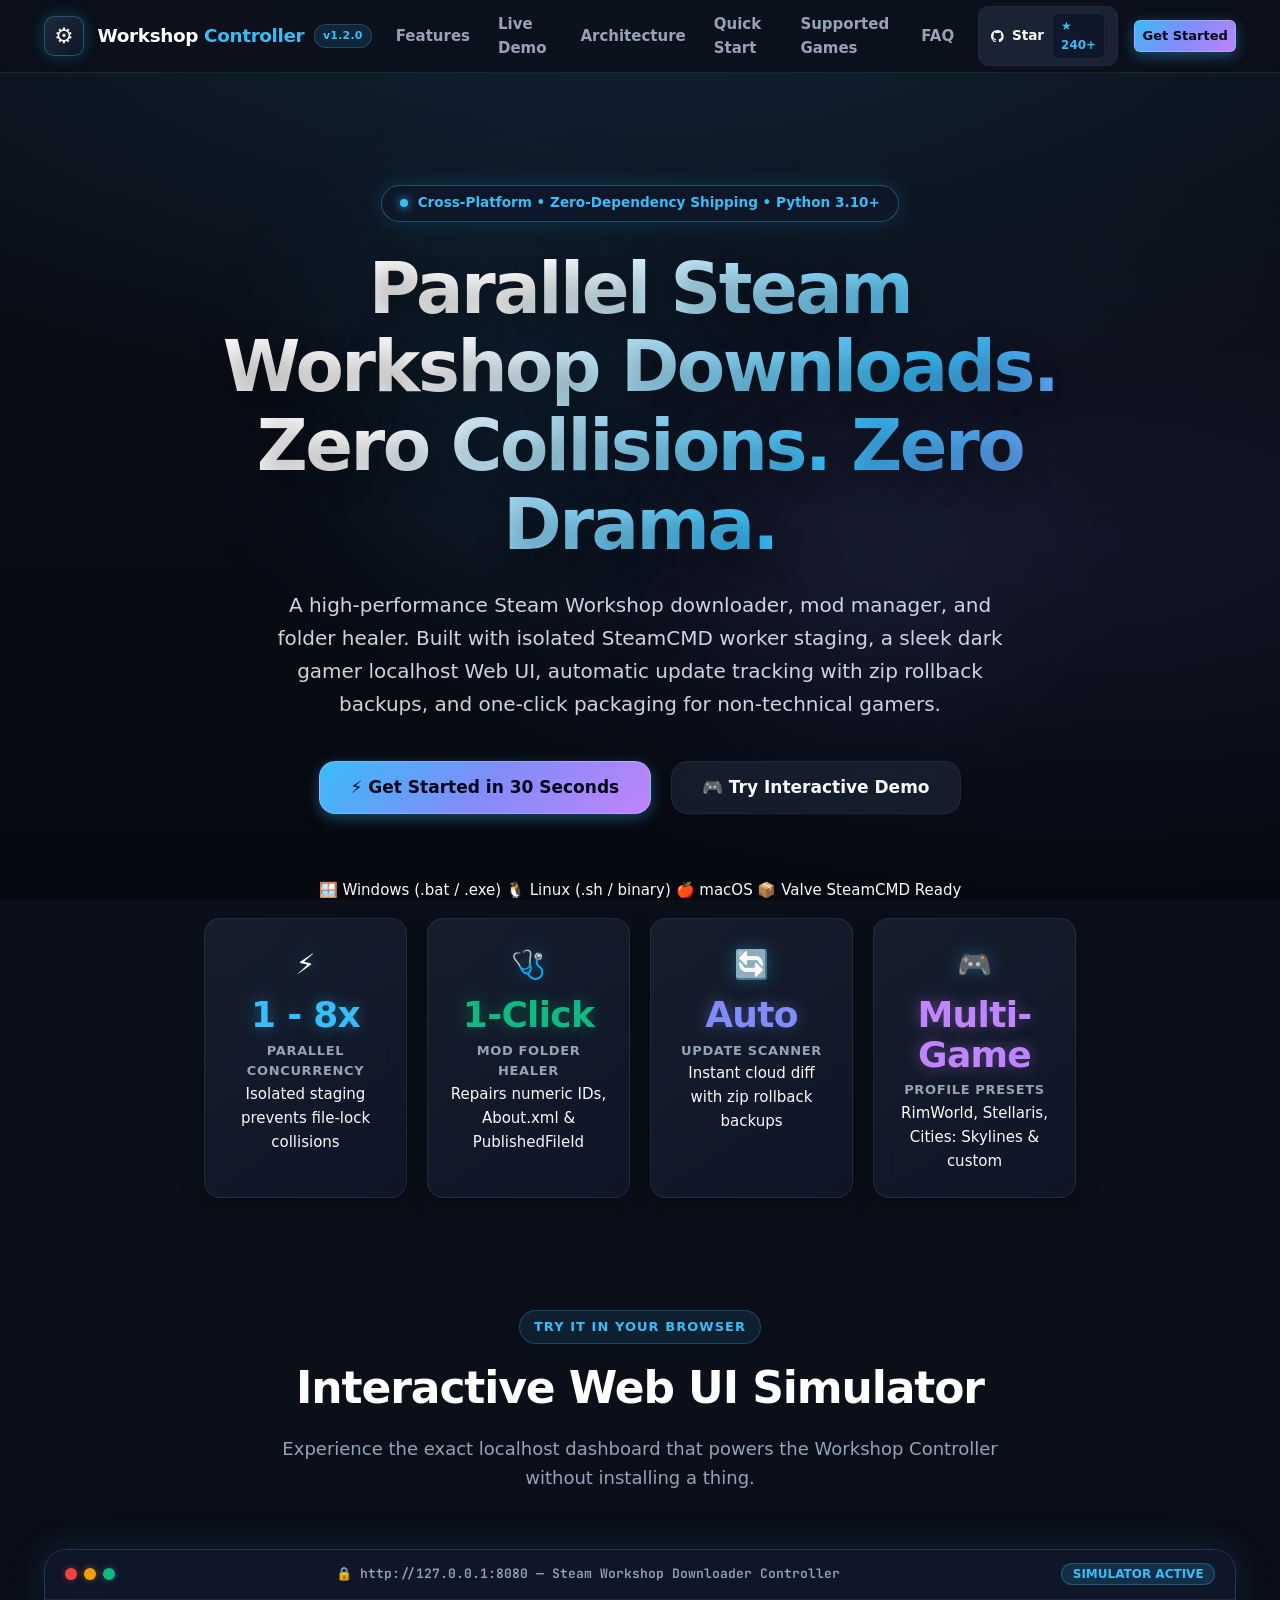
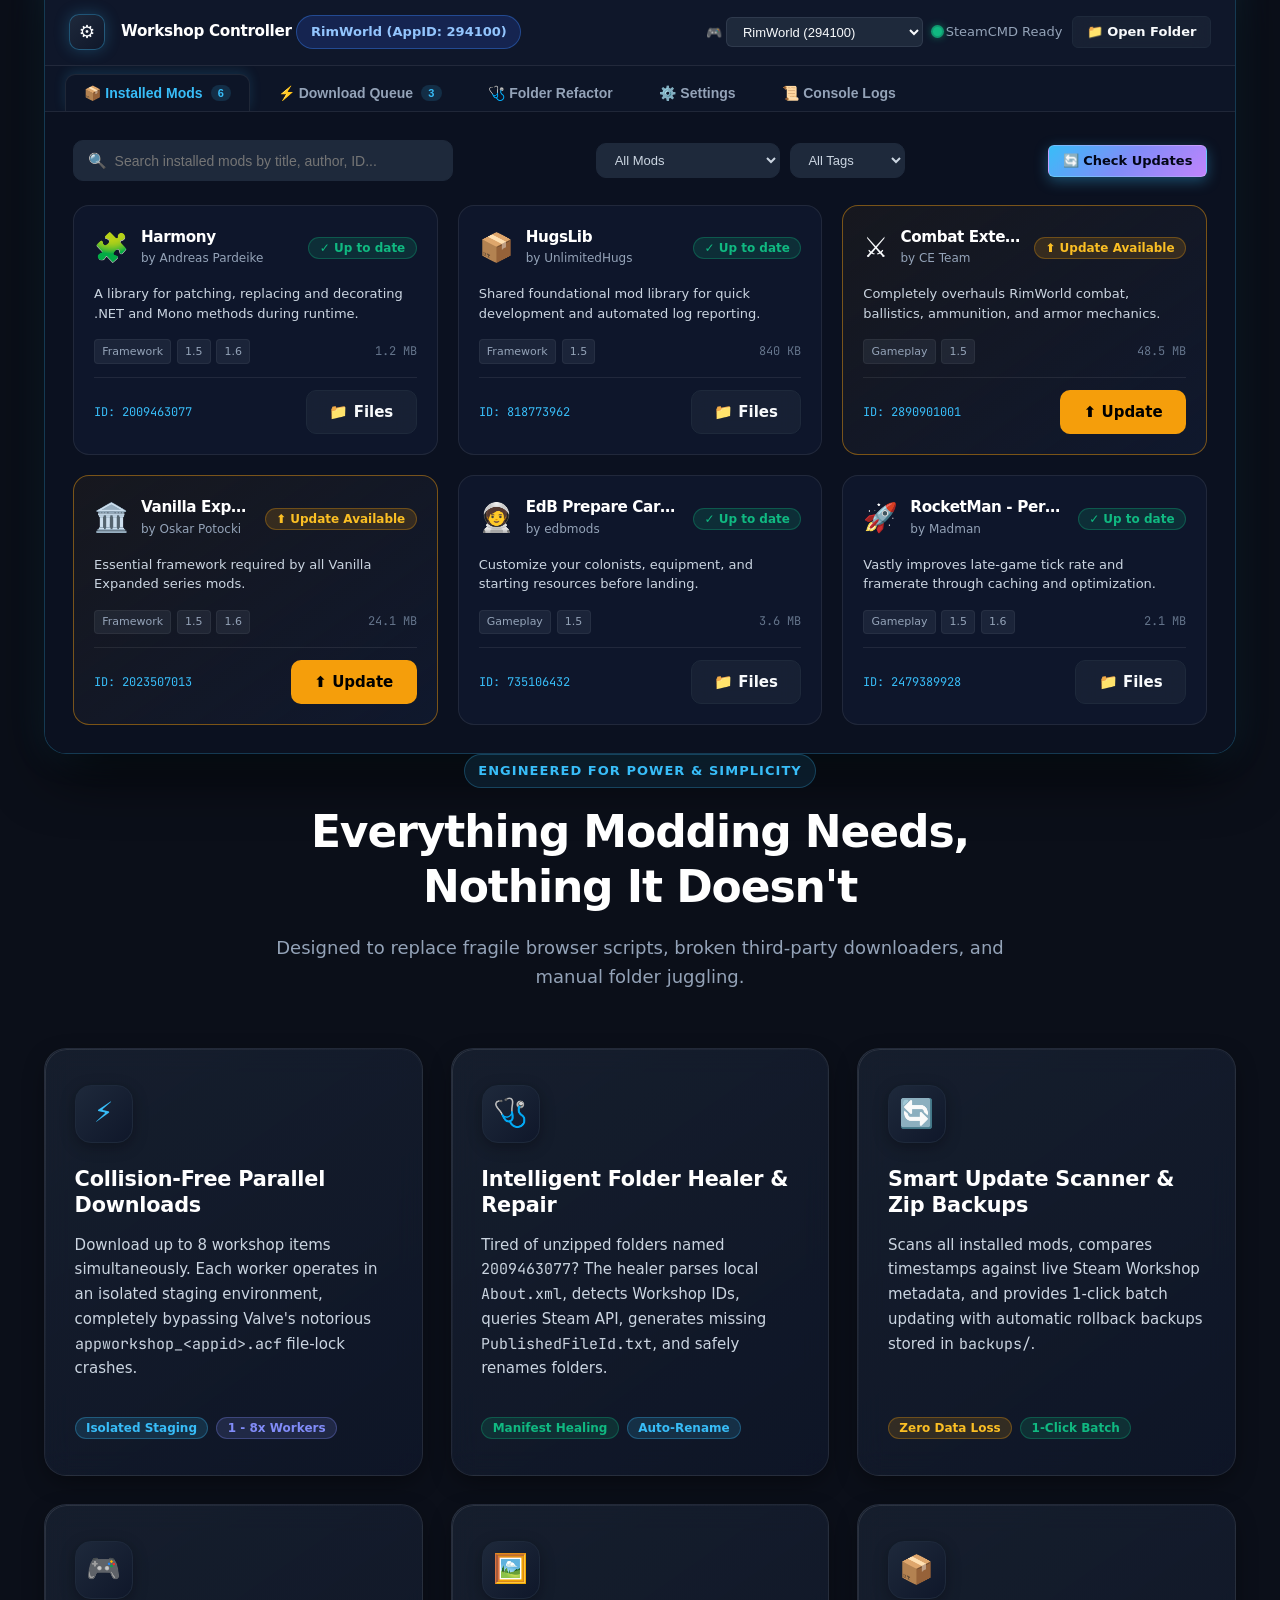
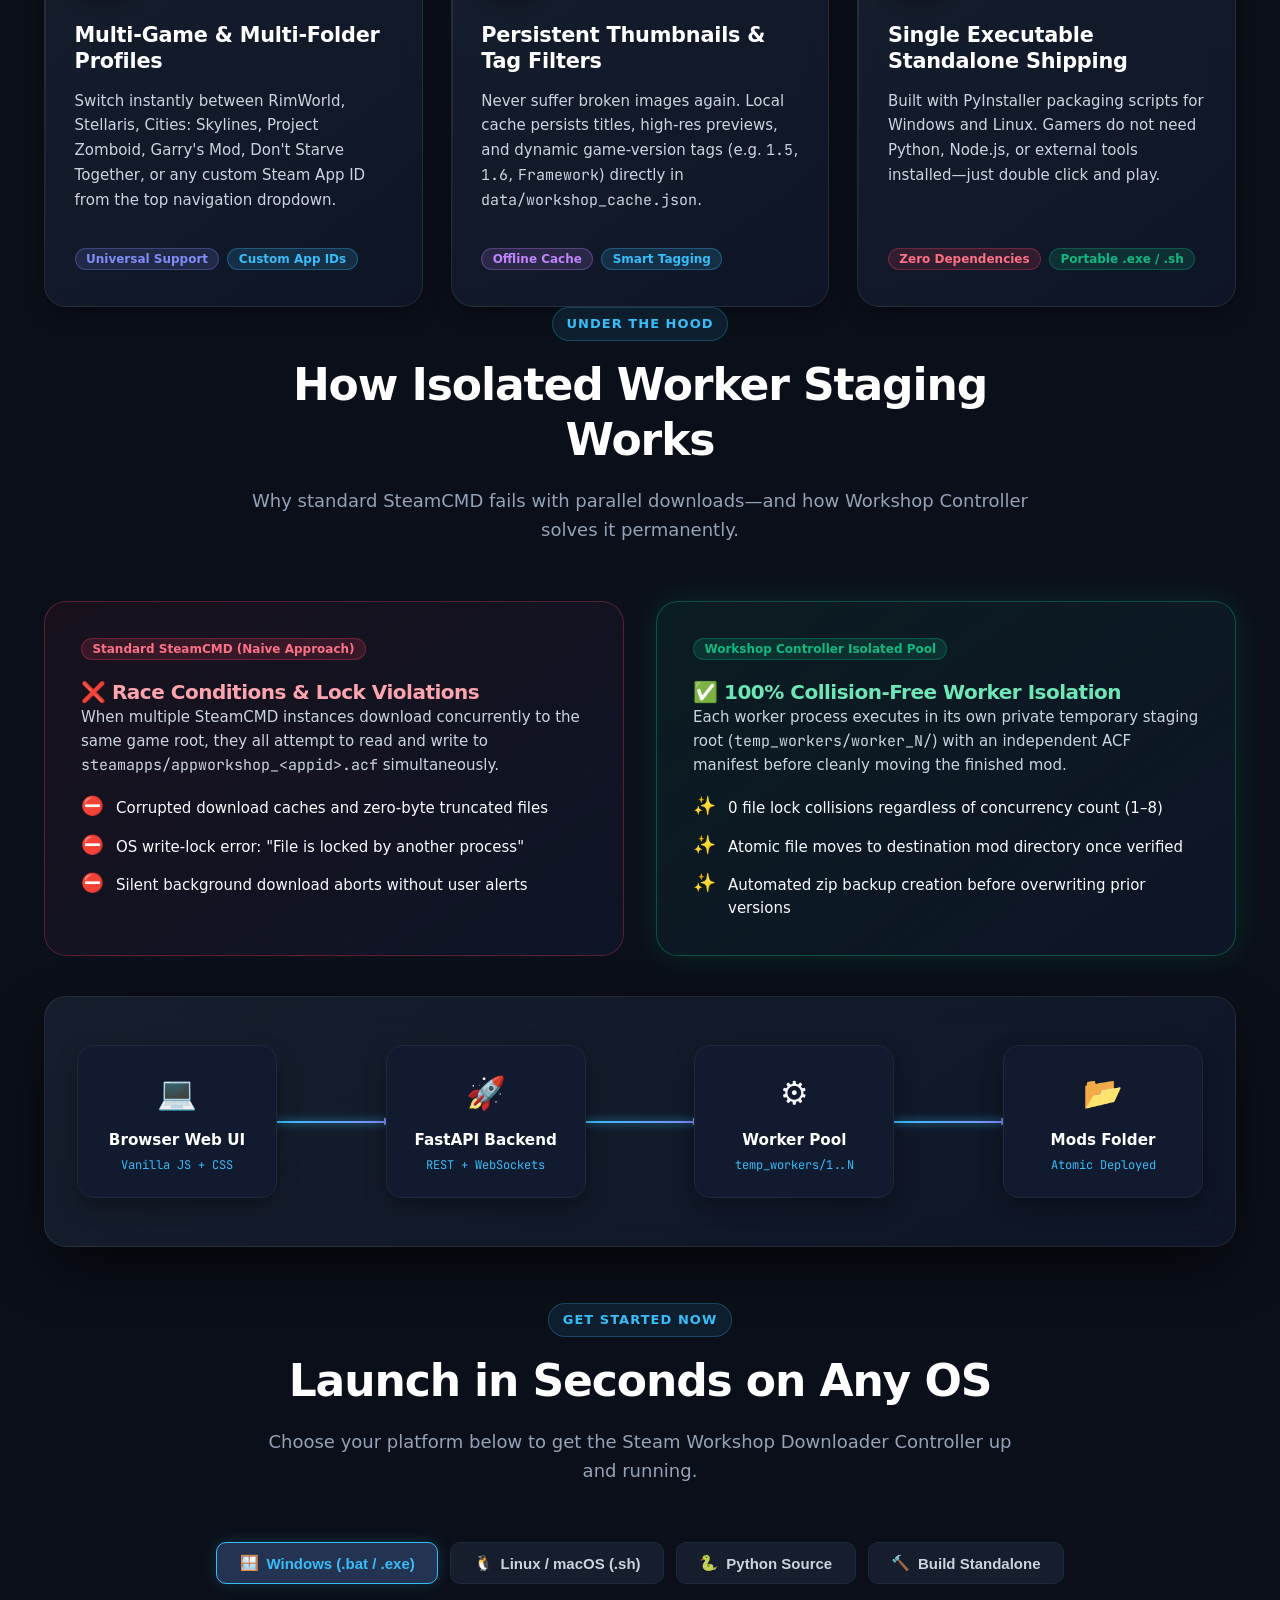
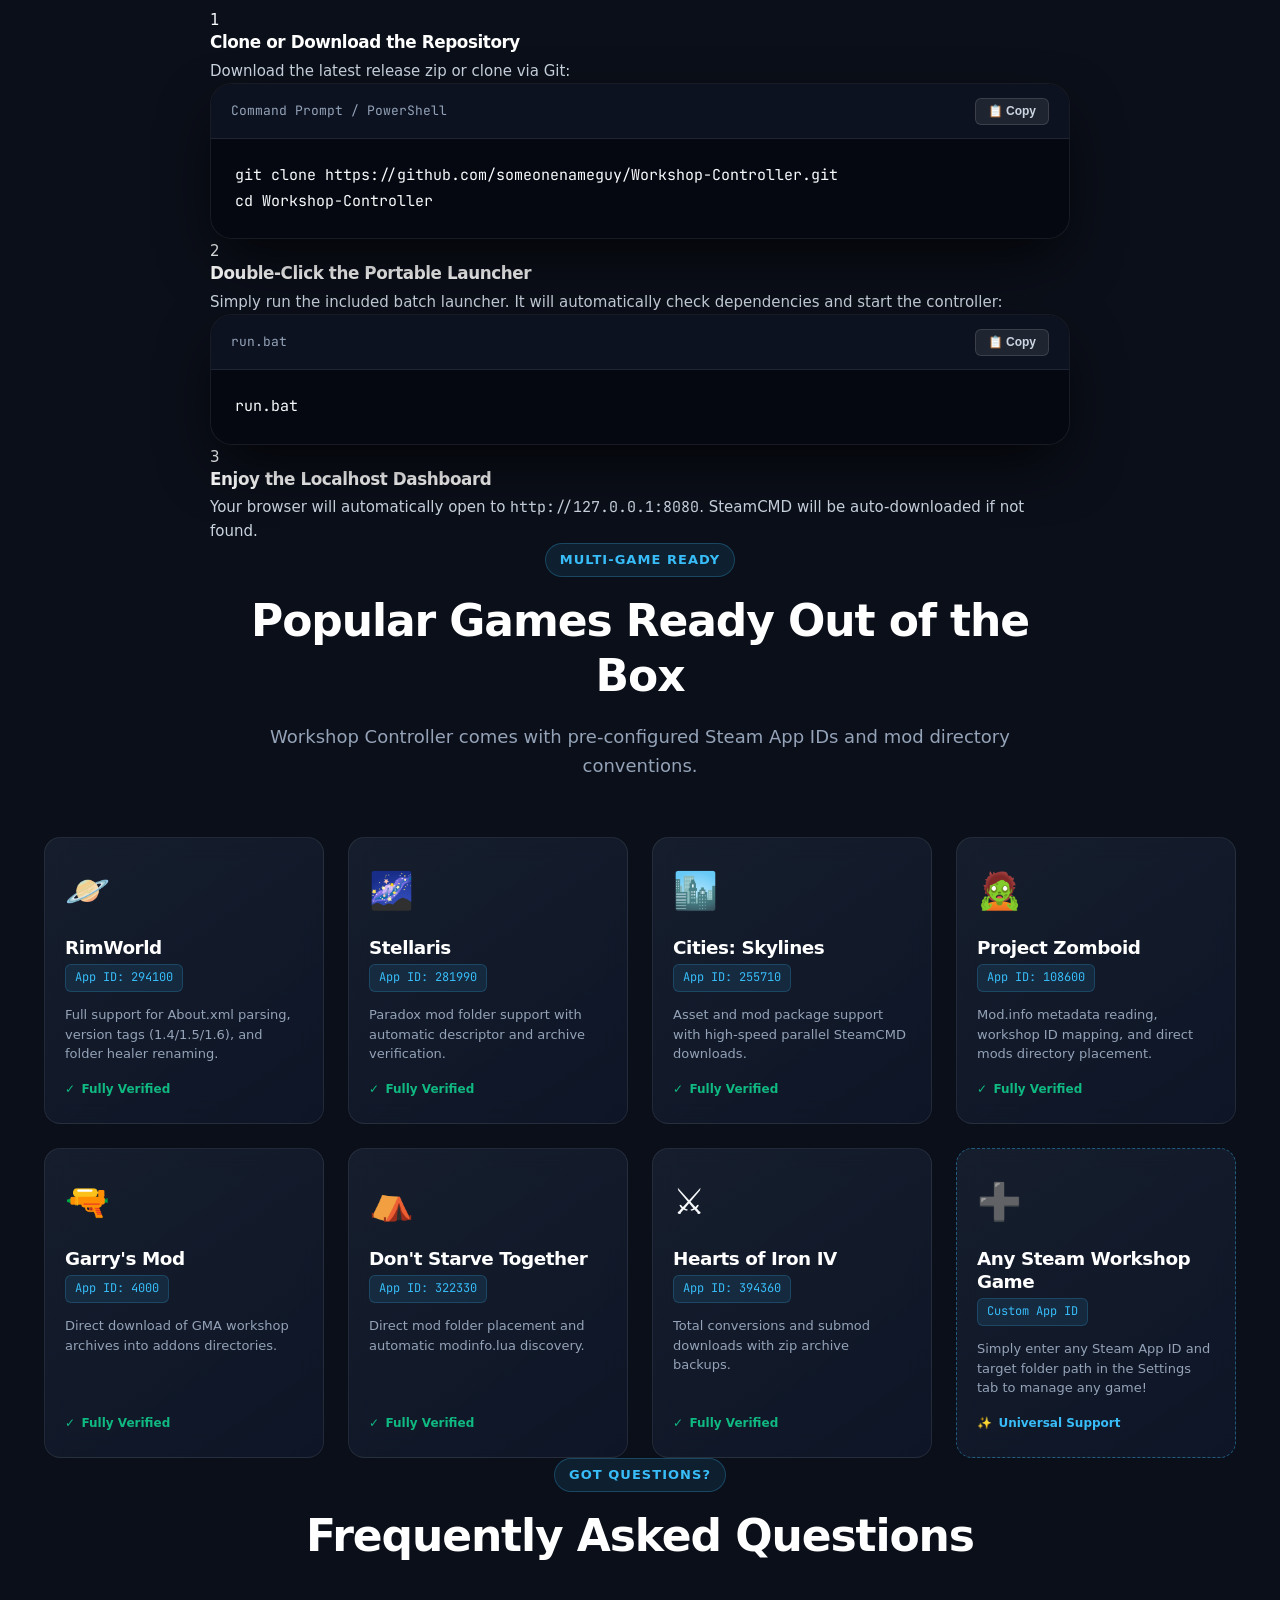
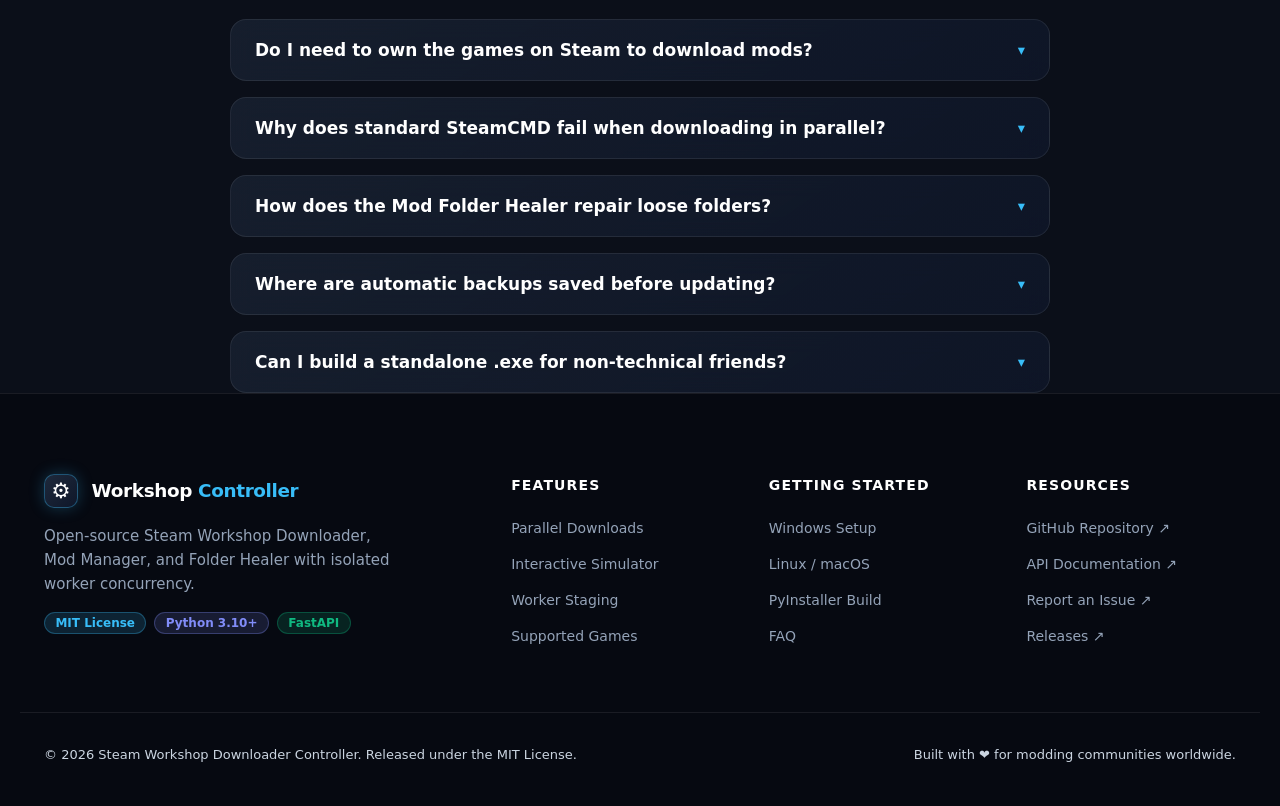
==== commit 58e19b72: "feat(pages): enhance interactive simulator, SEO metadata, and accessibility" ====
--- a/index.html
+++ b/index.html
@@ -4,36 +4,50 @@
   <meta charset="UTF-8">
   <meta name="viewport" content="width=device-width, initial-scale=1.0">
   <title>Steam Workshop Downloader Controller | Mod Manager & Folder Healer</title>
-  <meta name="description" content="A modern, cross-platform Steam Workshop Downloader, Mod Manager, and Folder Healer. Parallel SteamCMD downloads, interactive localhost Web UI, automated update scanning, and zero-dependency packaging.">
-  <meta name="keywords" content="Steam Workshop, SteamCMD, Mod Manager, Downloader, RimWorld, Stellaris, Cities Skylines, Project Zomboid, Folder Healer">
+  <meta name="description" content="A modern, cross-platform Steam Workshop Downloader, Mod Manager, and Folder Healer. Parallel SteamCMD downloads with collision-free worker staging, interactive localhost Web UI, automated update scanning with zip rollback backups, and zero-dependency packaging.">
+  <meta name="keywords" content="Steam Workshop, SteamCMD, Mod Manager, Downloader, RimWorld, Stellaris, Cities Skylines, Project Zomboid, Folder Healer, PyInstaller">
+  <meta name="author" content="someonenameguy">
+  <meta name="theme-color" content="#0b0f19">
+  <link rel="canonical" href="https://someonenameguy.github.io/Workshop-Controller/">
   
   <!-- Open Graph / Meta -->
   <meta property="og:type" content="website">
-  <meta property="og:title" content="Steam Workshop Downloader Controller">
-  <meta property="og:description" content="Parallel SteamCMD downloads, collision-free worker staging, mod healer, and dark-themed Web UI.">
+  <meta property="og:site_name" content="Steam Workshop Downloader Controller">
+  <meta property="og:title" content="Steam Workshop Downloader Controller | Mod Manager & Folder Healer">
+  <meta property="og:description" content="Parallel SteamCMD downloads, collision-free worker staging, mod healer, automated update scanner with zip backups, and dark-themed Web UI.">
   <meta property="og:url" content="https://someonenameguy.github.io/Workshop-Controller/">
+  <meta property="og:image" content="https://someonenameguy.github.io/Workshop-Controller/docs/banner.png">
+  <meta property="og:image:alt" content="Steam Workshop Downloader Controller Localhost Dashboard Preview">
+  <meta property="og:locale" content="en_US">
+  
+  <!-- Twitter Cards -->
+  <meta name="twitter:card" content="summary_large_image">
+  <meta name="twitter:title" content="Steam Workshop Downloader Controller | Mod Manager & Folder Healer">
+  <meta name="twitter:description" content="Parallel SteamCMD downloads, collision-free worker staging, mod folder healer, and dark-themed Web UI.">
+  <meta name="twitter:image" content="https://someonenameguy.github.io/Workshop-Controller/docs/banner.png">
+  <meta name="twitter:image:alt" content="Steam Workshop Downloader Controller Localhost Dashboard Preview">
   
   <link rel="icon" href="data:image/svg+xml,<svg xmlns=%22http://www.w3.org/2000/svg%22 viewBox=%220 0 100 100%22><text y=%22.9em%22 font-size=%2290%22>⚙️</text></svg>">
   <link rel="preconnect" href="https://fonts.googleapis.com">
   <link rel="preconnect" href="https://fonts.gstatic.com" crossorigin>
-  <link href="https://fonts.googleapis.com/css2?family=Inter:wght@400;500;600;700;800&family=JetBrains+Mono:wght@400;500;700&display=swap" rel="stylesheet">
+  <link href="https://fonts.googleapis.com/css2?family=Inter:wght@400;500;600;700;800;900&family=JetBrains+Mono:wght@400;500;600;700&display=swap" rel="stylesheet">
   <link rel="stylesheet" href="styles.css">
 </head>
 <body>
 
   <!-- Top Fixed Navigation -->
-  <header class="navbar" id="navbar">
-    <div class="nav-container">
-      <a href="#" class="nav-brand">
-        <div class="brand-logo">⚙️</div>
-        <div class="brand-info">
-          <span class="brand-name">Workshop Controller</span>
-          <span class="badge badge-cyan">v1.2.0</span>
+  <header class="navbar-wrapper" id="navbar">
+    <div class="navbar container">
+      <a href="#" class="nav-brand" aria-label="Workshop Controller Home">
+        <div class="brand-icon" aria-hidden="true">⚙️</div>
+        <div class="brand-text-group">
+          <span class="brand-title">Workshop <span>Controller</span></span>
+          <span class="version-badge">v1.2.0</span>
         </div>
       </a>
 
       <!-- Desktop Nav Links -->
-      <nav class="nav-links">
+      <nav class="nav-menu" aria-label="Main Navigation">
         <a href="#features" class="nav-link">Features</a>
         <a href="#demo" class="nav-link">Live Demo</a>
         <a href="#architecture" class="nav-link">Architecture</a>
@@ -44,14 +58,15 @@
 
       <!-- Action Buttons -->
       <div class="nav-actions">
-        <a href="https://github.com/someonenameguy/Workshop-Controller" target="_blank" rel="noopener noreferrer" class="btn btn-github">
-          <svg class="icon-svg" viewBox="0 0 24 24" width="18" height="18" fill="currentColor">
+        <a href="https://github.com/someonenameguy/Workshop-Controller" target="_blank" rel="noopener noreferrer" class="btn-github-star" aria-label="Star Workshop-Controller on GitHub">
+          <svg class="icon-svg" viewBox="0 0 24 24" width="18" height="18" fill="currentColor" aria-hidden="true">
             <path d="M12 0C5.37 0 0 5.37 0 12c0 5.31 3.435 9.795 8.205 11.385.6.105.825-.255.825-.57 0-.285-.015-1.23-.015-2.235-3.015.555-3.795-.735-4.035-1.41-.135-.345-.72-1.41-1.23-1.695-.42-.225-1.02-.78-.015-.795.945-.015 1.62.87 1.845 1.23 1.08 1.815 2.805 1.305 3.495.99.105-.78.42-1.305.765-1.605-2.67-.3-5.46-1.335-5.46-5.925 0-1.305.465-2.385 1.23-3.225-.12-.3-.54-1.53.12-3.18 0 0 1.005-.315 3.3 1.23.96-.27 1.98-.405 3-.405s2.04.135 3 .405c2.295-1.56 3.3-1.23 3.3-1.23.66 1.65.24 2.88.12 3.18.765.84 1.23 1.905 1.23 3.225 0 4.605-2.805 5.625-5.475 5.925.435.375.81 1.095.81 2.22 0 1.605-.015 2.895-.015 3.3 0 .315.225.69.825.57A12.02 12.02 0 0024 12c0-6.63-5.37-12-12-12z"/>
           </svg>
-          <span>GitHub</span>
+          <span>Star</span>
+          <span class="star-count">★ 240+</span>
         </a>
-        <a href="#quickstart" class="btn btn-primary btn-sm glow-on-hover">Download</a>
-        <button class="mobile-toggle" id="mobile-menu-toggle" aria-label="Toggle Navigation">
+        <a href="#quickstart" class="btn btn-primary btn-sm glow-on-hover">Get Started</a>
+        <button class="mobile-toggle" id="mobile-menu-toggle" aria-label="Toggle Navigation Menu" aria-expanded="false" aria-controls="mobile-nav">
           <span></span>
           <span></span>
           <span></span>
@@ -60,85 +75,87 @@
     </div>
 
     <!-- Mobile Drawer -->
-    <div class="mobile-drawer" id="mobile-nav">
+    <div class="mobile-drawer" id="mobile-nav" role="dialog" aria-modal="true" aria-label="Mobile Navigation Drawer">
       <a href="#features" class="mobile-link">Features</a>
       <a href="#demo" class="mobile-link">Live Demo</a>
       <a href="#architecture" class="mobile-link">Architecture</a>
       <a href="#quickstart" class="mobile-link">Quick Start</a>
       <a href="#games" class="mobile-link">Supported Games</a>
       <a href="#faq" class="mobile-link">FAQ</a>
-      <a href="https://github.com/someonenameguy/Workshop-Controller" target="_blank" rel="noopener noreferrer" class="mobile-link">View Repository ↗</a>
+      <a href="https://github.com/someonenameguy/Workshop-Controller" target="_blank" rel="noopener noreferrer" class="mobile-link">View on GitHub ↗</a>
     </div>
   </header>
 
-  <!-- Hero Section -->
-  <section class="hero-section">
-    <div class="ambient-glow glow-cyan"></div>
-    <div class="ambient-glow glow-indigo"></div>
-    <div class="container hero-content">
-      <div class="hero-badge-container">
-        <span class="hero-pill">
-          <span class="pulse-dot"></span> Cross-Platform • Zero-Dependency Shipping • Python 3.10+
-        </span>
-      </div>
+  <main>
+    <!-- Hero Section -->
+    <section class="hero-section" id="hero">
+      <div class="ambient-glow glow-cyan" style="top: 8%; left: 20%; width: 480px; height: 480px;" aria-hidden="true"></div>
+      <div class="ambient-glow glow-indigo" style="top: 22%; right: 15%; width: 440px; height: 440px;" aria-hidden="true"></div>
       
-      <h1 class="hero-title">
-        Parallel Steam Workshop Downloads. <br>
-        <span class="gradient-text">Zero Collisions. Zero Drama.</span>
-      </h1>
-
-      <p class="hero-subtitle">
-        A high-performance Steam Workshop downloader, mod manager, and folder healer.
-        Built with isolated SteamCMD worker staging, a sleek dark gamer localhost Web UI,
-        automatic update tracking, and one-click packaging for non-technical gamers.
-      </p>
-
-      <div class="hero-cta-group">
-        <a href="#quickstart" class="btn btn-primary btn-lg glow-on-hover">
-          ⚡ Get Started in 30 Seconds
-        </a>
-        <a href="#demo" class="btn btn-secondary btn-lg">
-          🎮 Try Interactive Demo
-        </a>
-      </div>
-
-      <!-- Quick Platform Support Pills -->
-      <div class="platform-tags">
-        <span class="platform-tag">🪟 Windows (.bat / .exe)</span>
-        <span class="platform-tag">🐧 Linux (.sh / binary)</span>
-        <span class="platform-tag">🍎 macOS</span>
-        <span class="platform-tag">📦 Valve SteamCMD Ready</span>
-      </div>
-
-      <!-- Stat Cards -->
-      <div class="stats-grid">
-        <div class="stat-card">
-          <div class="stat-icon">⚡</div>
-          <div class="stat-value">1 - 8x</div>
-          <div class="stat-label">Parallel Concurrency</div>
-          <div class="stat-sub">Isolated staging prevents file-lock collisions</div>
-        </div>
-        <div class="stat-card">
-          <div class="stat-icon">🩺</div>
-          <div class="stat-value">1-Click</div>
-          <div class="stat-label">Mod Folder Healer</div>
-          <div class="stat-sub">Repairs numeric IDs, About.xml & PublishedFileId</div>
-        </div>
-        <div class="stat-card">
-          <div class="stat-icon">🔄</div>
-          <div class="stat-value">Auto</div>
-          <div class="stat-label">Update Scanner</div>
-          <div class="stat-sub">Instant cloud diff with zip rollback backups</div>
-        </div>
-        <div class="stat-card">
-          <div class="stat-icon">🎮</div>
-          <div class="stat-value">Multi-Game</div>
-          <div class="stat-label">Profile Presets</div>
-          <div class="stat-sub">RimWorld, Stellaris, Cities: Skylines & custom</div>
-        </div>
-      </div>
-    </div>
-  </section>
+      <div class="container hero-content">
+        <div class="hero-badge-container">
+          <span class="hero-eyebrow">
+            <span class="pulse-dot" aria-hidden="true"></span> Cross-Platform • Zero-Dependency Shipping • Python 3.10+
+          </span>
+        </div>
+        
+        <h1 class="hero-title">
+          Parallel Steam Workshop Downloads. <br>
+          <span class="gradient-text">Zero Collisions. Zero Drama.</span>
+        </h1>
+
+        <p class="hero-subtitle">
+          A high-performance Steam Workshop downloader, mod manager, and folder healer.
+          Built with isolated SteamCMD worker staging, a sleek dark gamer localhost Web UI,
+          automatic update tracking with zip rollback backups, and one-click packaging for non-technical gamers.
+        </p>
+
+        <div class="hero-actions">
+          <a href="#quickstart" class="btn btn-primary btn-lg glow-on-hover">
+            ⚡ Get Started in 30 Seconds
+          </a>
+          <a href="#demo" class="btn btn-secondary btn-lg">
+            🎮 Try Interactive Demo
+          </a>
+        </div>
+
+        <!-- Quick Platform Support Pills -->
+        <div class="platform-tags" aria-label="Supported Platforms">
+          <span class="platform-tag">🪟 Windows (.bat / .exe)</span>
+          <span class="platform-tag">🐧 Linux (.sh / binary)</span>
+          <span class="platform-tag">🍎 macOS</span>
+          <span class="platform-tag">📦 Valve SteamCMD Ready</span>
+        </div>
+
+        <!-- Stat Cards -->
+        <div class="hero-stats-grid">
+          <div class="stat-card">
+            <div class="stat-icon" aria-hidden="true">⚡</div>
+            <div class="stat-number">1 - 8x</div>
+            <div class="stat-label">Parallel Concurrency</div>
+            <div class="stat-sub">Isolated staging prevents file-lock collisions</div>
+          </div>
+          <div class="stat-card">
+            <div class="stat-icon" aria-hidden="true">🩺</div>
+            <div class="stat-number">1-Click</div>
+            <div class="stat-label">Mod Folder Healer</div>
+            <div class="stat-sub">Repairs numeric IDs, About.xml &amp; PublishedFileId</div>
+          </div>
+          <div class="stat-card">
+            <div class="stat-icon" aria-hidden="true">🔄</div>
+            <div class="stat-number">Auto</div>
+            <div class="stat-label">Update Scanner</div>
+            <div class="stat-sub">Instant cloud diff with zip rollback backups</div>
+          </div>
+          <div class="stat-card">
+            <div class="stat-icon" aria-hidden="true">🎮</div>
+            <div class="stat-number">Multi-Game</div>
+            <div class="stat-label">Profile Presets</div>
+            <div class="stat-sub">RimWorld, Stellaris, Cities: Skylines &amp; custom</div>
+          </div>
+        </div>
+      </div>
+    </section>
 
   <!-- Interactive Web Dashboard Simulator -->
   <section class="demo-section" id="demo">
@@ -146,158 +163,174 @@
       <div class="section-header text-center">
         <span class="section-eyebrow">TRY IT IN YOUR BROWSER</span>
         <h2 class="section-title">Interactive Web UI Simulator</h2>
-        <p class="section-desc">Experience the exact localhost dashboard that powers the Workshop Controller without installing a thing.</p>
+        <p class="section-subtitle">Experience the exact localhost dashboard that powers the Workshop Controller without installing a thing.</p>
       </div>
 
       <!-- Application Window Mockup -->
-      <div class="mockup-window">
+      <div class="mockup-window" aria-label="Workshop Controller Simulator Window">
         <!-- Title Bar -->
         <div class="window-titlebar">
-          <div class="window-dots">
-            <span class="dot dot-close"></span>
-            <span class="dot dot-min"></span>
-            <span class="dot dot-max"></span>
+          <div class="window-dots" aria-hidden="true">
+            <span class="window-dot dot-red"></span>
+            <span class="window-dot dot-yellow"></span>
+            <span class="window-dot dot-green"></span>
           </div>
           <div class="window-title">
-            <span class="title-lock">🔒</span> http://127.0.0.1:8080 — Steam Workshop Downloader Controller
-          </div>
-          <div class="window-badge">SIMULATOR ACTIVE</div>
+            <span class="title-lock" aria-hidden="true">🔒</span> http://127.0.0.1:8080 — Steam Workshop Downloader Controller
+          </div>
+          <div class="window-meta">
+            <span class="badge badge-accent">SIMULATOR ACTIVE</span>
+          </div>
         </div>
 
         <!-- Dashboard App Internal Header -->
-        <div class="demo-navbar">
-          <div class="demo-brand">
-            <span class="demo-logo">⚙️</span>
+        <div class="mockup-dashboard-header">
+          <div class="mockup-brand-group">
+            <div class="brand-icon" style="width: 36px; height: 36px; font-size: 1.15rem;" aria-hidden="true">⚙️</div>
             <div>
-              <strong class="demo-brand-name">Workshop Controller</strong>
-              <div class="demo-badge-sub" id="demo-header-game">RimWorld (AppID: 294100)</div>
-            </div>
-          </div>
-
-          <!-- Demo Tabs -->
-          <div class="demo-tabs">
-            <button class="demo-tab active" data-tab="mods">
-              📦 Installed Mods <span class="tab-count" id="demo-mods-badge">6</span>
-            </button>
-            <button class="demo-tab" data-tab="queue">
-              ⚡ Download Queue <span class="tab-count badge-pulse" id="demo-queue-badge">2</span>
-            </button>
-            <button class="demo-tab" data-tab="refactor">
-              🩺 Folder Refactor
-            </button>
-            <button class="demo-tab" data-tab="settings">
-              ⚙️ Settings
-            </button>
-            <button class="demo-tab" data-tab="logs">
-              📜 Console Logs
-            </button>
+              <strong class="brand-title" style="font-size: 0.95rem;">Workshop Controller</strong>
+              <div class="game-profile-badge" id="demo-header-game">RimWorld (AppID: 294100)</div>
+            </div>
           </div>
 
           <!-- Demo Header Actions -->
-          <div class="demo-actions">
-            <div class="demo-profile-select-wrap">
-              <span class="select-icon">🎮</span>
-              <select id="demo-profile-select" class="demo-select">
-                <option value="294100" selected>RimWorld</option>
-                <option value="281990">Stellaris</option>
-                <option value="255710">Cities: Skylines</option>
-                <option value="108600">Project Zomboid</option>
+          <div class="mockup-system-status">
+            <div class="profile-select-wrap">
+              <span class="select-icon" aria-hidden="true">🎮</span>
+              <label for="demo-profile-select" class="sr-only">Select Active Game Profile</label>
+              <select id="demo-profile-select" class="profile-select-control" aria-label="Select Game Profile">
+                <option value="294100" selected>RimWorld (294100)</option>
+                <option value="281990">Stellaris (281990)</option>
+                <option value="255710">Cities: Skylines (255710)</option>
+                <option value="108600">Project Zomboid (108600)</option>
               </select>
             </div>
-            <div class="demo-status-pill" id="demo-status-indicator">
-              <span class="status-green-dot"></span>
+            <div class="status-pill" id="demo-status-indicator">
+              <span class="status-dot dot-online" aria-hidden="true"></span>
               <span>SteamCMD Ready</span>
             </div>
-            <button class="btn-demo btn-demo-secondary" id="demo-btn-open-folder" title="Simulate opening folder">
+            <button class="btn btn-secondary btn-sm" id="demo-btn-open-folder" title="Simulate opening mod folder in OS explorer">
               📁 Open Folder
             </button>
           </div>
         </div>
 
+        <!-- Demo Tabs Navigation -->
+        <div class="demo-tabs-bar" role="tablist" aria-label="Simulator Tabs">
+          <button class="demo-tab-btn active" role="tab" id="tab-btn-mods" aria-selected="true" aria-controls="demo-pane-mods" data-tab="mods">
+            📦 Installed Mods <span class="demo-tab-badge" id="demo-mods-badge">6</span>
+          </button>
+          <button class="demo-tab-btn" role="tab" id="tab-btn-queue" aria-selected="false" aria-controls="demo-pane-queue" data-tab="queue">
+            ⚡ Download Queue <span class="demo-tab-badge badge-warning pulse-glow" id="demo-queue-badge">2</span>
+          </button>
+          <button class="demo-tab-btn" role="tab" id="tab-btn-refactor" aria-selected="false" aria-controls="demo-pane-refactor" data-tab="refactor">
+            🩺 Folder Refactor
+          </button>
+          <button class="demo-tab-btn" role="tab" id="tab-btn-settings" aria-selected="false" aria-controls="demo-pane-settings" data-tab="settings">
+            ⚙️ Settings
+          </button>
+          <button class="demo-tab-btn" role="tab" id="tab-btn-logs" aria-selected="false" aria-controls="demo-pane-logs" data-tab="logs">
+            📜 Console Logs
+          </button>
+        </div>
+
         <!-- Demo Content Body -->
         <div class="demo-body">
 
           <!-- TAB 1: INSTALLED MODS -->
-          <div class="demo-pane active" id="demo-pane-mods">
+          <div class="demo-pane active" id="demo-pane-mods" role="tabpanel" aria-labelledby="tab-btn-mods">
             <div class="demo-toolbar">
               <div class="demo-search-box">
-                <span class="search-ico">🔍</span>
+                <span class="search-ico" aria-hidden="true">🔍</span>
+                <label for="demo-search-input" class="sr-only">Search installed mods</label>
                 <input type="text" id="demo-search-input" placeholder="Search installed mods by title, author, ID...">
               </div>
               <div class="demo-filters">
-                <select id="demo-status-select" class="demo-select-sm">
+                <label for="demo-status-select" class="sr-only">Filter by update status</label>
+                <select id="demo-status-select" class="demo-filter-select">
                   <option value="all">All Mods</option>
                   <option value="updates">Updates Available Only</option>
                   <option value="steam">Steam Workshop Only</option>
                 </select>
-                <select id="demo-tag-select" class="demo-select-sm">
+                <label for="demo-tag-select" class="sr-only">Filter by category tag</label>
+                <select id="demo-tag-select" class="demo-filter-select">
                   <option value="">🏷️ All Tags</option>
-                  <option value="Framework">Framework</option>
-                  <option value="Gameplay">Gameplay</option>
-                  <option value="1.5">Version 1.5</option>
-                  <option value="1.6">Version 1.6</option>
                 </select>
               </div>
               <div class="demo-toolbar-buttons">
-                <button class="btn-demo btn-demo-primary" id="demo-btn-check-updates">
+                <button class="btn btn-primary btn-sm" id="demo-btn-check-updates">
                   🔄 Check Updates
                 </button>
-                <button class="btn-demo btn-demo-success" id="demo-btn-update-all" style="display: none;">
+                <button class="btn btn-success btn-sm" id="demo-btn-update-all" style="display: none;">
                   ⬆️ Update All Outdated (<span id="demo-outdated-count">2</span>)
                 </button>
               </div>
             </div>
 
-            <!-- Simulated Banner -->
-            <div class="demo-alert-banner" id="demo-updates-banner" style="display: none;">
-              <div class="alert-emoji">🔔</div>
+            <!-- Simulated Updates Banner -->
+            <div class="alert-banner alert-warning" id="demo-updates-banner" style="display: none;">
+              <div class="alert-emoji" style="font-size: 1.4rem;">🔔</div>
               <div class="alert-info">
                 <strong>2 Updates Available on Steam Workshop!</strong>
-                <p>New versions detected. Automatic zip backups will be created before updating.</p>
-              </div>
-              <button class="btn-demo btn-demo-amber btn-sm" id="demo-btn-quick-update">Update Now</button>
+                <p>New versions detected. Automatic zip rollback backups will be archived to <code>backups/</code> before updating.</p>
+              </div>
+              <button class="btn btn-warning btn-sm" id="demo-btn-quick-update" style="margin-left: auto;">Update Now</button>
             </div>
 
             <!-- Mod Cards Grid -->
             <div class="demo-mods-grid" id="demo-mods-grid">
+              <!-- Injected dynamically by app.js -->
+            </div>
+          </div>
+
+          <!-- TAB 2: DOWNLOAD QUEUE -->
+          <div class="demo-pane" id="demo-pane-queue" role="tabpanel" aria-labelledby="tab-btn-queue">
+            <div class="demo-queue-input-card">
+              <label for="demo-queue-input" style="font-size: 0.85rem; font-weight: 600; color: var(--text-primary);">Add Steam Workshop Items to Queue</label>
+              <div class="queue-input-row">
+                <input type="text" id="demo-queue-input" class="queue-text-input" placeholder="Paste Steam Workshop URL (e.g. https://steamcommunity.com/sharedfiles/filedetails/?id=2009463077) or numeric ID...">
+                <button class="btn btn-primary" id="demo-btn-add-queue">⚡ Add to Queue</button>
+              </div>
+              <div class="quick-add-pills">
+                <span style="font-size: 0.75rem; color: var(--text-muted); align-self: center;">Quick test:</span>
+                <button class="quick-add-pill" data-quick-id="2009463077" data-quick-title="Harmony">+ Harmony</button>
+                <button class="quick-add-pill" data-quick-id="2890901001" data-quick-title="Combat Extended">+ Combat Extended</button>
+                <button class="quick-add-pill" data-quick-id="2479389928" data-quick-title="RocketMan">+ RocketMan</button>
+              </div>
+            </div>
+
+            <!-- Worker Status Monitor Grid -->
+            <div class="workers-monitor-bar">
+              <div class="workers-headline">
+                <span class="status-dot dot-online" aria-hidden="true"></span>
+                <span>Active Workers (<span id="demo-workers-active-count">3</span> of <span id="demo-workers-total-count">4</span> Concurrency):</span>
+                <span style="margin-left: auto; font-family: var(--font-mono); color: var(--accent-cyan);" id="demo-speed-val">24.6 MB/s Aggregate</span>
+              </div>
+              <div class="workers-cards-grid" id="demo-workers-cards">
+                <!-- Injected dynamically by app.js -->
+              </div>
+            </div>
+
+            <!-- Queue Items List -->
+            <div class="queue-header-actions">
+              <span style="font-size: 0.85rem; font-weight: 700; color: var(--text-muted); text-transform: uppercase;">Download Tasks</span>
+              <button class="btn btn-secondary btn-sm" id="demo-btn-clear-completed">🧹 Clear Completed</button>
+            </div>
+
+            <div class="queue-list" id="demo-queue-list">
               <!-- Dynamically populated by app.js -->
             </div>
           </div>
 
-          <!-- TAB 2: DOWNLOAD QUEUE -->
-          <div class="demo-pane" id="demo-pane-queue">
-            <div class="queue-input-bar">
-              <input type="text" id="demo-queue-input" placeholder="Paste Steam Workshop URL (e.g. https://steamcommunity.com/sharedfiles/filedetails/?id=2009463077) or numeric ID...">
-              <button class="btn-demo btn-demo-primary" id="demo-btn-add-queue">⚡ Add to Queue</button>
-            </div>
-
-            <div class="queue-stats-bar">
-              <div class="worker-status-badge">
-                <span class="status-indicator-dot active"></span>
-                <span>Active Workers: <strong>3 of 4</strong></span>
-              </div>
-              <div class="speed-badge">
-                <span>Speed: <strong id="demo-speed-val">24.6 MB/s</strong></span>
-              </div>
-              <div class="staging-note">
-                🔒 Safe mode: Isolated worker staging directories active
-              </div>
-            </div>
-
-            <div class="queue-list" id="demo-queue-list">
-              <!-- Dynamically populated & animated by app.js -->
-            </div>
-          </div>
-
           <!-- TAB 3: FOLDER REFACTOR / HEALER -->
-          <div class="demo-pane" id="demo-pane-refactor">
+          <div class="demo-pane" id="demo-pane-refactor" role="tabpanel" aria-labelledby="tab-btn-refactor">
             <div class="refactor-hero-box">
-              <div class="refactor-icon">🩺</div>
+              <div class="refactor-icon" aria-hidden="true">🩺</div>
               <div>
-                <h3>Mod Folder Healer & Metadata Repair Engine</h3>
+                <h3 style="color: #ffffff; margin-bottom: 0.35rem;">Mod Folder Healer &amp; Metadata Repair Engine</h3>
                 <p>Resolves messy mod folders named with numeric IDs, unzipped third-party archives, or missing Steam metadata files. Automatically parses local <code>About.xml</code>, extracts official Workshop IDs, and generates <code>PublishedFileId.txt</code> &amp; <code>.lastupdated</code>.</p>
               </div>
-              <button class="btn-demo btn-demo-primary" id="demo-btn-scan-loose">
+              <button class="btn btn-primary" id="demo-btn-scan-loose">
                 🔍 Scan Loose Folders
               </button>
             </div>
@@ -315,18 +348,18 @@
               <table class="healer-table">
                 <thead>
                   <tr>
-                    <th>Original Folder Name</th>
-                    <th>Identified Mod Title</th>
-                    <th>Resolved Workshop ID</th>
-                    <th>Repair Action</th>
+                    <th scope="col">Original Folder Name</th>
+                    <th scope="col">Identified Mod Title</th>
+                    <th scope="col">Resolved Workshop ID</th>
+                    <th scope="col">Repair Action</th>
                   </tr>
                 </thead>
                 <tbody id="demo-healer-tbody">
-                  <!-- Injected by app.js -->
+                  <!-- Injected dynamically by app.js -->
                 </tbody>
               </table>
               <div class="healer-action-bar">
-                <button class="btn-demo btn-demo-success" id="demo-btn-repair-meta">
+                <button class="btn btn-success" id="demo-btn-repair-meta">
                   ✨ Repair &amp; Rename All Identified Mods
                 </button>
               </div>
@@ -334,57 +367,102 @@
           </div>
 
           <!-- TAB 4: SETTINGS -->
-          <div class="demo-pane" id="demo-pane-settings">
-            <div class="settings-grid">
+          <div class="demo-pane" id="demo-pane-settings" role="tabpanel" aria-labelledby="tab-btn-settings">
+            <div class="settings-mockup-grid">
               <div class="settings-card">
-                <h4>🎮 Game Profiles</h4>
-                <p>Configure multiple games with custom Steam App IDs and target mod directories.</p>
+                <h3 class="settings-card-title">🎮 Game Profiles</h3>
+                <p style="font-size: 0.8125rem; color: var(--text-muted); margin-bottom: 1.25rem;">Configure multiple games with custom Steam App IDs and target mod directories.</p>
+                
                 <div class="form-group">
-                  <label>Game Preset</label>
-                  <select class="demo-select full-width">
-                    <option>RimWorld (294100)</option>
-                    <option>Stellaris (281990)</option>
-                    <option>Cities: Skylines (255710)</option>
-                    <option>Project Zomboid (108600)</option>
+                  <label for="demo-settings-game-select">Game Preset</label>
+                  <select id="demo-settings-game-select" class="profile-select-control full-width">
+                    <option value="294100" selected>RimWorld (294100)</option>
+                    <option value="281990">Stellaris (281990)</option>
+                    <option value="255710">Cities: Skylines (255710)</option>
+                    <option value="108600">Project Zomboid (108600)</option>
                   </select>
                 </div>
+
                 <div class="form-group">
-                  <label>Target Mods Directory</label>
-                  <input type="text" class="demo-input full-width" value="C:\Games\RimWorld\Mods" readonly>
+                  <label for="demo-settings-path-input">Target Mods Directory</label>
+                  <div style="display: flex; gap: 0.5rem;">
+                    <input type="text" id="demo-settings-path-input" class="queue-text-input full-width" value="C:\Games\RimWorld\Mods" readonly>
+                    <button class="btn btn-secondary btn-sm" id="demo-btn-browse-path">Browse</button>
+                  </div>
                 </div>
               </div>
 
               <div class="settings-card">
-                <h4>⚡ Concurrency &amp; Staging</h4>
-                <p>Fine-tune parallel downloads without causing SteamCMD lockfile collisions.</p>
+                <h3 class="settings-card-title">⚡ Concurrency &amp; Staging</h3>
+                <p style="font-size: 0.8125rem; color: var(--text-muted); margin-bottom: 1.25rem;">Fine-tune parallel downloads without causing SteamCMD lockfile collisions.</p>
+                
                 <div class="form-group">
-                  <label>Parallel Worker Count: <strong id="demo-worker-num">3 Workers</strong></label>
-                  <input type="range" class="demo-slider" min="1" max="8" value="3" id="demo-worker-slider">
-                </div>
-                <div class="toggle-group">
-                  <input type="checkbox" id="demo-backup-toggle" checked>
-                  <label for="demo-backup-toggle">Auto-generate .zip backup before updating existing mods</label>
-                </div>
-                <div class="toggle-group">
-                  <input type="checkbox" id="demo-steamcmd-toggle" checked>
-                  <label for="demo-steamcmd-toggle">Auto-bootstrap SteamCMD from Valve CDN on first run</label>
-                </div>
-              </div>
+                  <label for="demo-worker-slider" style="display: flex; justify-content: space-between;">
+                    <span>Parallel Worker Count:</span>
+                    <strong id="demo-worker-num" style="color: var(--accent-cyan);">4 Workers</strong>
+                  </label>
+                  <input type="range" class="demo-slider" min="1" max="8" value="4" id="demo-worker-slider">
+                </div>
+
+                <div class="setting-row">
+                  <div class="setting-label-group">
+                    <div class="setting-name">Auto-generate .zip backup</div>
+                    <div class="setting-desc">Creates instant rollback archive in backups/ before updating mods</div>
+                  </div>
+                  <label class="switch" for="demo-backup-toggle">
+                    <input type="checkbox" id="demo-backup-toggle" checked>
+                    <span class="slider-round"></span>
+                  </label>
+                </div>
+
+                <div class="setting-row">
+                  <div class="setting-label-group">
+                    <div class="setting-name">Auto-bootstrap SteamCMD</div>
+                    <div class="setting-desc">Auto-downloads official Valve binary if missing on initial launch</div>
+                  </div>
+                  <label class="switch" for="demo-steamcmd-toggle">
+                    <input type="checkbox" id="demo-steamcmd-toggle" checked>
+                    <span class="slider-round"></span>
+                  </label>
+                </div>
+              </div>
+            </div>
+
+            <div class="settings-actions">
+              <button class="btn btn-primary" id="demo-btn-save-settings">💾 Save Configuration</button>
+              <button class="btn btn-secondary" id="demo-btn-reset-settings">↺ Reset to Defaults</button>
             </div>
           </div>
 
           <!-- TAB 5: CONSOLE LOGS -->
-          <div class="demo-pane" id="demo-pane-logs">
-            <div class="console-header">
-              <div class="console-title">
-                <span class="terminal-dot"></span> Live Subprocess Stream (WebSockets)
-              </div>
-              <button class="btn-demo btn-demo-secondary btn-xs" id="demo-btn-sim-log">
-                ➕ Append Sample Log
-              </button>
-            </div>
-            <div class="terminal-window" id="demo-console-output">
-              <!-- Appended by app.js -->
+          <div class="demo-pane" id="demo-pane-logs" role="tabpanel" aria-labelledby="tab-btn-logs">
+            <div class="terminal-window">
+              <div class="terminal-header">
+                <div style="display: flex; align-items: center; gap: 0.6rem;">
+                  <span class="status-dot dot-online" aria-hidden="true"></span>
+                  <strong style="color: #ffffff;">Live Subprocess Stream (WebSockets)</strong>
+                </div>
+                <div class="terminal-controls">
+                  <label for="demo-log-filter" class="sr-only">Filter log messages</label>
+                  <select id="demo-log-filter" class="profile-select-control" style="font-size: 0.75rem; padding: 0.2rem 0.5rem;">
+                    <option value="all">All Subsystems</option>
+                    <option value="WorkerPool">WorkerPool</option>
+                    <option value="SteamCMD">SteamCMD</option>
+                    <option value="BackupEngine">BackupEngine</option>
+                    <option value="FastAPI">FastAPI</option>
+                    <option value="ModRefactorer">ModRefactorer</option>
+                  </select>
+                  <button class="btn btn-secondary btn-sm" id="demo-btn-sim-log">
+                    ➕ Append Sample Log
+                  </button>
+                  <button class="btn btn-secondary btn-sm" id="demo-btn-clear-log">
+                    🗑️ Clear
+                  </button>
+                </div>
+              </div>
+              <div class="terminal-logs-stream" id="demo-console-output" tabindex="0" aria-label="Console logs output stream">
+                <!-- Appended dynamically by app.js -->
+              </div>
             </div>
           </div>
 
@@ -399,68 +477,74 @@
       <div class="section-header text-center">
         <span class="section-eyebrow">ENGINEERED FOR POWER &amp; SIMPLICITY</span>
         <h2 class="section-title">Everything Modding Needs, Nothing It Doesn't</h2>
-        <p class="section-desc">Designed to replace fragile browser scripts, broken third-party downloaders, and manual folder juggling.</p>
+        <p class="section-subtitle">Designed to replace fragile browser scripts, broken third-party downloaders, and manual folder juggling.</p>
       </div>
 
       <div class="features-grid">
         <!-- Feature 1 -->
         <div class="feature-card">
-          <div class="feature-header">
-            <div class="feature-icon bg-cyan">⚡</div>
-            <span class="feature-tag">Concurrency</span>
-          </div>
-          <h3>Collision-Free Parallel Downloads</h3>
-          <p>Download up to 8 workshop items simultaneously. Each worker operates in an isolated staging environment, completely bypassing Valve's notorious <code>appworkshop_&lt;appid&gt;.acf</code> file-lock crashes.</p>
+          <div class="feature-icon-wrapper" aria-hidden="true">⚡</div>
+          <h3 class="feature-title">Collision-Free Parallel Downloads</h3>
+          <p class="feature-desc">Download up to 8 workshop items simultaneously. Each worker operates in an isolated staging environment, completely bypassing Valve's notorious <code>appworkshop_&lt;appid&gt;.acf</code> file-lock crashes.</p>
+          <div class="feature-badge-row">
+            <span class="badge badge-accent">Isolated Staging</span>
+            <span class="badge badge-indigo">1 - 8x Workers</span>
+          </div>
         </div>
 
         <!-- Feature 2 -->
         <div class="feature-card">
-          <div class="feature-header">
-            <div class="feature-icon bg-emerald">🩺</div>
-            <span class="feature-tag">Folder Healer</span>
-          </div>
-          <h3>Intelligent Folder Healer &amp; Repair</h3>
-          <p>Tired of unzipped folders named <code>2009463077</code>? The healer parses local <code>About.xml</code>, detects Workshop IDs, queries Steam API, generates missing <code>PublishedFileId.txt</code>, and safely renames folders.</p>
+          <div class="feature-icon-wrapper" aria-hidden="true">🩺</div>
+          <h3 class="feature-title">Intelligent Folder Healer &amp; Repair</h3>
+          <p class="feature-desc">Tired of unzipped folders named <code>2009463077</code>? The healer parses local <code>About.xml</code>, detects Workshop IDs, queries Steam API, generates missing <code>PublishedFileId.txt</code>, and safely renames folders.</p>
+          <div class="feature-badge-row">
+            <span class="badge badge-success">Manifest Healing</span>
+            <span class="badge badge-accent">Auto-Rename</span>
+          </div>
         </div>
 
         <!-- Feature 3 -->
         <div class="feature-card">
-          <div class="feature-header">
-            <div class="feature-icon bg-indigo">🔄</div>
-            <span class="feature-tag">Automation</span>
-          </div>
-          <h3>Smart Update Scanner &amp; Zip Backups</h3>
-          <p>Scans all installed mods, compares timestamps against live Steam Workshop metadata, and provides 1-click batch updating with automatic rollback backups stored in <code>backups/</code>.</p>
+          <div class="feature-icon-wrapper" aria-hidden="true">🔄</div>
+          <h3 class="feature-title">Smart Update Scanner &amp; Zip Backups</h3>
+          <p class="feature-desc">Scans all installed mods, compares timestamps against live Steam Workshop metadata, and provides 1-click batch updating with automatic rollback backups stored in <code>backups/</code>.</p>
+          <div class="feature-badge-row">
+            <span class="badge badge-warning">Zero Data Loss</span>
+            <span class="badge badge-success">1-Click Batch</span>
+          </div>
         </div>
 
         <!-- Feature 4 -->
         <div class="feature-card">
-          <div class="feature-header">
-            <div class="feature-icon bg-violet">🎮</div>
-            <span class="feature-tag">Multi-Profile</span>
-          </div>
-          <h3>Multi-Game &amp; Multi-Folder Profiles</h3>
-          <p>Switch instantly between RimWorld, Stellaris, Cities: Skylines, Project Zomboid, Garry's Mod, Don't Starve Together, or any custom Steam App ID from the top navigation dropdown.</p>
+          <div class="feature-icon-wrapper" aria-hidden="true">🎮</div>
+          <h3 class="feature-title">Multi-Game &amp; Multi-Folder Profiles</h3>
+          <p class="feature-desc">Switch instantly between RimWorld, Stellaris, Cities: Skylines, Project Zomboid, Garry's Mod, Don't Starve Together, or any custom Steam App ID from the top navigation dropdown.</p>
+          <div class="feature-badge-row">
+            <span class="badge badge-indigo">Universal Support</span>
+            <span class="badge badge-accent">Custom App IDs</span>
+          </div>
         </div>
 
         <!-- Feature 5 -->
         <div class="feature-card">
-          <div class="feature-header">
-            <div class="feature-icon bg-amber">🖼️</div>
-            <span class="feature-tag">Offline Caching</span>
-          </div>
-          <h3>Persistent Thumbnails &amp; Tag Filters</h3>
-          <p>Never suffer broken images again. Local cache persists titles, high-res previews, and dynamic game-version tags (e.g. <code>1.5</code>, <code>1.6</code>, <code>Framework</code>) directly in <code>data/workshop_cache.json</code>.</p>
+          <div class="feature-icon-wrapper" aria-hidden="true">🖼️</div>
+          <h3 class="feature-title">Persistent Thumbnails &amp; Tag Filters</h3>
+          <p class="feature-desc">Never suffer broken images again. Local cache persists titles, high-res previews, and dynamic game-version tags (e.g. <code>1.5</code>, <code>1.6</code>, <code>Framework</code>) directly in <code>data/workshop_cache.json</code>.</p>
+          <div class="feature-badge-row">
+            <span class="badge badge-purple">Offline Cache</span>
+            <span class="badge badge-accent">Smart Tagging</span>
+          </div>
         </div>
 
         <!-- Feature 6 -->
         <div class="feature-card">
-          <div class="feature-header">
-            <div class="feature-icon bg-rose">📦</div>
-            <span class="feature-tag">Zero-Dependency</span>
-          </div>
-          <h3>Single Executable Shipping</h3>
-          <p>Built with PyInstaller packaging scripts for Windows and Linux. Gamers do not need Python, Node.js, or external tools installed—just double click and play.</p>
+          <div class="feature-icon-wrapper" aria-hidden="true">📦</div>
+          <h3 class="feature-title">Single Executable Standalone Shipping</h3>
+          <p class="feature-desc">Built with PyInstaller packaging scripts for Windows and Linux. Gamers do not need Python, Node.js, or external tools installed—just double click and play.</p>
+          <div class="feature-badge-row">
+            <span class="badge badge-danger">Zero Dependencies</span>
+            <span class="badge badge-success">Portable .exe / .sh</span>
+          </div>
         </div>
       </div>
     </div>
@@ -472,59 +556,83 @@
       <div class="section-header text-center">
         <span class="section-eyebrow">UNDER THE HOOD</span>
         <h2 class="section-title">How Isolated Worker Staging Works</h2>
-        <p class="section-desc">Why standard SteamCMD fails with parallel downloads—and how Workshop Controller solves it permanently.</p>
-      </div>
-
-      <div class="arch-comparison-grid">
+        <p class="section-subtitle">Why standard SteamCMD fails with parallel downloads—and how Workshop Controller solves it permanently.</p>
+      </div>
+
+      <div class="concurrency-comparison-grid">
         <!-- Bad way -->
-        <div class="arch-card arch-card-danger">
-          <div class="arch-badge badge-danger">Standard SteamCMD (Naive Approach)</div>
-          <h4>❌ Race Conditions &amp; Lock Violations</h4>
-          <p>When multiple SteamCMD instances download concurrently to the same game root, they all attempt to read and write to <code>steamapps/appworkshop_294100.acf</code> simultaneously.</p>
-          <ul class="arch-list">
-            <li>⛔ Corrupted download caches and zero-byte files</li>
-            <li>⛔ Windows error: "File is locked by another process"</li>
-            <li>⛔ Stalled or failed background downloads</li>
+        <div class="comparison-card flawed">
+          <div class="comparison-header">
+            <span class="badge badge-danger">Standard SteamCMD (Naive Approach)</span>
+          </div>
+          <h3 class="comparison-title">❌ Race Conditions &amp; Lock Violations</h3>
+          <p style="color: var(--text-secondary); margin-bottom: 1.25rem;">When multiple SteamCMD instances download concurrently to the same game root, they all attempt to read and write to <code>steamapps/appworkshop_&lt;appid&gt;.acf</code> simultaneously.</p>
+          <ul class="comparison-list">
+            <li>
+              <span class="comparison-icon-fail" aria-hidden="true">⛔</span>
+              <span>Corrupted download caches and zero-byte truncated files</span>
+            </li>
+            <li>
+              <span class="comparison-icon-fail" aria-hidden="true">⛔</span>
+              <span>OS write-lock error: "File is locked by another process"</span>
+            </li>
+            <li>
+              <span class="comparison-icon-fail" aria-hidden="true">⛔</span>
+              <span>Silent background download aborts without user alerts</span>
+            </li>
           </ul>
         </div>
 
         <!-- Good way -->
-        <div class="arch-card arch-card-success">
-          <div class="arch-badge badge-success">Workshop Controller Isolated Pool</div>
-          <h4>✅ 100% Collision-Free Worker Isolation</h4>
-          <p>Each worker process runs in its own private temporary staging root (<code>temp_workers/worker_N/</code>) with an independent ACF manifest before cleanly moving the finished mod.</p>
-          <ul class="arch-list">
-            <li>✨ 0 file lock collisions regardless of worker concurrency (1–8)</li>
-            <li>✨ Atomic moves to destination mod directory once verified</li>
-            <li>✨ Automatic zip backup creation before overwriting older mod versions</li>
+        <div class="comparison-card superior">
+          <div class="comparison-header">
+            <span class="badge badge-success">Workshop Controller Isolated Pool</span>
+          </div>
+          <h3 class="comparison-title">✅ 100% Collision-Free Worker Isolation</h3>
+          <p style="color: var(--text-secondary); margin-bottom: 1.25rem;">Each worker process executes in its own private temporary staging root (<code>temp_workers/worker_N/</code>) with an independent ACF manifest before cleanly moving the finished mod.</p>
+          <ul class="comparison-list">
+            <li>
+              <span class="comparison-icon-pass" aria-hidden="true">✨</span>
+              <span>0 file lock collisions regardless of concurrency count (1–8)</span>
+            </li>
+            <li>
+              <span class="comparison-icon-pass" aria-hidden="true">✨</span>
+              <span>Atomic file moves to destination mod directory once verified</span>
+            </li>
+            <li>
+              <span class="comparison-icon-pass" aria-hidden="true">✨</span>
+              <span>Automated zip backup creation before overwriting prior versions</span>
+            </li>
           </ul>
         </div>
       </div>
 
       <!-- Architecture Flow Visual -->
-      <div class="arch-flow-box">
-        <div class="flow-step">
-          <div class="flow-icon">💻</div>
-          <div class="flow-title">Browser Web UI</div>
-          <div class="flow-desc">Vanilla JS + CSS localhost interface</div>
-        </div>
-        <div class="flow-arrow">➔</div>
-        <div class="flow-step">
-          <div class="flow-icon">🚀</div>
-          <div class="flow-title">FastAPI Backend</div>
-          <div class="flow-desc">REST API + bidirectional WebSockets</div>
-        </div>
-        <div class="flow-arrow">➔</div>
-        <div class="flow-step">
-          <div class="flow-icon">⚙️</div>
-          <div class="flow-title">Worker Pool</div>
-          <div class="flow-desc">Isolated staging directories (Worker 1..N)</div>
-        </div>
-        <div class="flow-arrow">➔</div>
-        <div class="flow-step">
-          <div class="flow-icon">📂</div>
-          <div class="flow-title">Destination Directory</div>
-          <div class="flow-desc">Verified mod + PublishedFileId.txt</div>
+      <div class="arch-flow-container" style="margin-top: 2.5rem;">
+        <div class="arch-flow-row">
+          <div class="arch-node">
+            <div class="arch-node-icon" aria-hidden="true">💻</div>
+            <div class="arch-node-name">Browser Web UI</div>
+            <div class="arch-node-tag">Vanilla JS + CSS</div>
+          </div>
+          <div class="arch-connector" aria-hidden="true"></div>
+          <div class="arch-node">
+            <div class="arch-node-icon" aria-hidden="true">🚀</div>
+            <div class="arch-node-name">FastAPI Backend</div>
+            <div class="arch-node-tag">REST + WebSockets</div>
+          </div>
+          <div class="arch-connector" aria-hidden="true"></div>
+          <div class="arch-node">
+            <div class="arch-node-icon" aria-hidden="true">⚙️</div>
+            <div class="arch-node-name">Worker Pool</div>
+            <div class="arch-node-tag">temp_workers/1..N</div>
+          </div>
+          <div class="arch-connector" aria-hidden="true"></div>
+          <div class="arch-node">
+            <div class="arch-node-icon" aria-hidden="true">📂</div>
+            <div class="arch-node-name">Mods Folder</div>
+            <div class="arch-node-tag">Atomic Deployed</div>
+          </div>
         </div>
       </div>
     </div>
@@ -536,58 +644,68 @@
       <div class="section-header text-center">
         <span class="section-eyebrow">GET STARTED NOW</span>
         <h2 class="section-title">Launch in Seconds on Any OS</h2>
-        <p class="section-desc">Choose your platform below to get the Steam Workshop Downloader Controller up and running.</p>
-      </div>
-
-      <div class="quickstart-card">
+        <p class="section-subtitle">Choose your platform below to get the Steam Workshop Downloader Controller up and running.</p>
+      </div>
+
+      <div class="quickstart-container">
         <!-- Platform Switcher Tabs -->
-        <div class="platform-tabs">
-          <button class="platform-tab active" data-platform="windows">
-            <span class="p-icon">🪟</span> Windows (Portable / Script)
-          </button>
-          <button class="platform-tab" data-platform="linux">
-            <span class="p-icon">🐧</span> Linux / macOS
-          </button>
-          <button class="platform-tab" data-platform="source">
-            <span class="p-icon">🐍</span> Python Source
-          </button>
-          <button class="platform-tab" data-platform="build">
-            <span class="p-icon">🔨</span> Build Standalone Executable
+        <div class="platform-tabs" role="tablist" aria-label="Platform Setup Options">
+          <button class="platform-tab-btn active" role="tab" id="tab-p-windows" aria-selected="true" aria-controls="platform-windows" data-platform="windows">
+            <span class="p-icon" aria-hidden="true">🪟</span> Windows (.bat / .exe)
+          </button>
+          <button class="platform-tab-btn" role="tab" id="tab-p-linux" aria-selected="false" aria-controls="platform-linux" data-platform="linux">
+            <span class="p-icon" aria-hidden="true">🐧</span> Linux / macOS (.sh)
+          </button>
+          <button class="platform-tab-btn" role="tab" id="tab-p-source" aria-selected="false" aria-controls="platform-source" data-platform="source">
+            <span class="p-icon" aria-hidden="true">🐍</span> Python Source
+          </button>
+          <button class="platform-tab-btn" role="tab" id="tab-p-build" aria-selected="false" aria-controls="platform-build" data-platform="build">
+            <span class="p-icon" aria-hidden="true">🔨</span> Build Standalone
           </button>
         </div>
 
         <!-- Platform Content: Windows -->
-        <div class="platform-content active" id="platform-windows">
+        <div class="platform-content active" id="platform-windows" role="tabpanel" aria-labelledby="tab-p-windows">
           <div class="step-guide">
             <div class="step-item">
-              <span class="step-number">1</span>
+              <span class="step-number" aria-hidden="true">1</span>
               <div>
-                <h4>Clone or Download the Repository</h4>
+                <h3 style="font-size: 1.05rem; color: #ffffff; margin-bottom: 0.35rem;">Clone or Download the Repository</h3>
                 <p>Download the latest release zip or clone via Git:</p>
-                <div class="code-box">
-                  <code>git clone https://github.com/someonenameguy/Workshop-Controller.git
-cd Workshop-Controller</code>
-                  <button class="btn-copy" data-clipboard="git clone https://github.com/someonenameguy/Workshop-Controller.git&#10;cd Workshop-Controller">📋 Copy</button>
+                <div class="code-box-wrapper">
+                  <div class="code-box-header">
+                    <span class="code-box-title">Command Prompt / PowerShell</span>
+                    <button class="btn-copy" data-clipboard="git clone https://github.com/someonenameguy/Workshop-Controller.git&#10;cd Workshop-Controller">📋 Copy</button>
+                  </div>
+                  <div class="code-box-content">
+                    <pre><code>git clone https://github.com/someonenameguy/Workshop-Controller.git
+cd Workshop-Controller</code></pre>
+                  </div>
                 </div>
               </div>
             </div>
 
             <div class="step-item">
-              <span class="step-number">2</span>
+              <span class="step-number" aria-hidden="true">2</span>
               <div>
-                <h4>Double-Click Portable Launcher</h4>
+                <h3 style="font-size: 1.05rem; color: #ffffff; margin-bottom: 0.35rem;">Double-Click the Portable Launcher</h3>
                 <p>Simply run the included batch launcher. It will automatically check dependencies and start the controller:</p>
-                <div class="code-box">
-                  <code>run.bat</code>
-                  <button class="btn-copy" data-clipboard="run.bat">📋 Copy</button>
+                <div class="code-box-wrapper">
+                  <div class="code-box-header">
+                    <span class="code-box-title">run.bat</span>
+                    <button class="btn-copy" data-clipboard="run.bat">📋 Copy</button>
+                  </div>
+                  <div class="code-box-content">
+                    <pre><code>run.bat</code></pre>
+                  </div>
                 </div>
               </div>
             </div>
 
             <div class="step-item">
-              <span class="step-number">3</span>
+              <span class="step-number" aria-hidden="true">3</span>
               <div>
-                <h4>Enjoy the Localhost Dashboard</h4>
+                <h3 style="font-size: 1.05rem; color: #ffffff; margin-bottom: 0.35rem;">Enjoy the Localhost Dashboard</h3>
                 <p>Your browser will automatically open to <code>http://127.0.0.1:8080</code>. SteamCMD will be auto-downloaded if not found.</p>
               </div>
             </div>
@@ -595,28 +713,38 @@
         </div>
 
         <!-- Platform Content: Linux -->
-        <div class="platform-content" id="platform-linux">
+        <div class="platform-content" id="platform-linux" role="tabpanel" aria-labelledby="tab-p-linux">
           <div class="step-guide">
             <div class="step-item">
-              <span class="step-number">1</span>
+              <span class="step-number" aria-hidden="true">1</span>
               <div>
-                <h4>Clone &amp; Enter Directory</h4>
-                <div class="code-box">
-                  <code>git clone https://github.com/someonenameguy/Workshop-Controller.git
-cd Workshop-Controller</code>
-                  <button class="btn-copy" data-clipboard="git clone https://github.com/someonenameguy/Workshop-Controller.git&#10;cd Workshop-Controller">📋 Copy</button>
+                <h3 style="font-size: 1.05rem; color: #ffffff; margin-bottom: 0.35rem;">Clone &amp; Enter Directory</h3>
+                <div class="code-box-wrapper">
+                  <div class="code-box-header">
+                    <span class="code-box-title">Bash Terminal</span>
+                    <button class="btn-copy" data-clipboard="git clone https://github.com/someonenameguy/Workshop-Controller.git&#10;cd Workshop-Controller">📋 Copy</button>
+                  </div>
+                  <div class="code-box-content">
+                    <pre><code>git clone https://github.com/someonenameguy/Workshop-Controller.git
+cd Workshop-Controller</code></pre>
+                  </div>
                 </div>
               </div>
             </div>
 
             <div class="step-item">
-              <span class="step-number">2</span>
+              <span class="step-number" aria-hidden="true">2</span>
               <div>
-                <h4>Make Executable and Run</h4>
-                <div class="code-box">
-                  <code>chmod +x run.sh
-./run.sh</code>
-                  <button class="btn-copy" data-clipboard="chmod +x run.sh&#10;./run.sh">📋 Copy</button>
+                <h3 style="font-size: 1.05rem; color: #ffffff; margin-bottom: 0.35rem;">Make Executable and Run</h3>
+                <div class="code-box-wrapper">
+                  <div class="code-box-header">
+                    <span class="code-box-title">run.sh</span>
+                    <button class="btn-copy" data-clipboard="chmod +x run.sh&#10;./run.sh">📋 Copy</button>
+                  </div>
+                  <div class="code-box-content">
+                    <pre><code>chmod +x run.sh
+./run.sh</code></pre>
+                  </div>
                 </div>
               </div>
             </div>
@@ -624,28 +752,38 @@
         </div>
 
         <!-- Platform Content: Python Source -->
-        <div class="platform-content" id="platform-source">
+        <div class="platform-content" id="platform-source" role="tabpanel" aria-labelledby="tab-p-source">
           <div class="step-guide">
             <div class="step-item">
-              <span class="step-number">1</span>
+              <span class="step-number" aria-hidden="true">1</span>
               <div>
-                <h4>Set Up Virtual Environment &amp; Install Dependencies</h4>
-                <div class="code-box">
-                  <code>python3 -m venv .venv
+                <h3 style="font-size: 1.05rem; color: #ffffff; margin-bottom: 0.35rem;">Set Up Virtual Environment &amp; Install Dependencies</h3>
+                <div class="code-box-wrapper">
+                  <div class="code-box-header">
+                    <span class="code-box-title">Python 3.10+ Environment</span>
+                    <button class="btn-copy" data-clipboard="python3 -m venv .venv&#10;source .venv/bin/activate&#10;pip install -r requirements.txt">📋 Copy</button>
+                  </div>
+                  <div class="code-box-content">
+                    <pre><code>python3 -m venv .venv
 source .venv/bin/activate  # Or .venv\Scripts\activate on Windows
-pip install -r requirements.txt</code>
-                  <button class="btn-copy" data-clipboard="python3 -m venv .venv&#10;source .venv/bin/activate&#10;pip install -r requirements.txt">📋 Copy</button>
+pip install -r requirements.txt</code></pre>
+                  </div>
                 </div>
               </div>
             </div>
 
             <div class="step-item">
-              <span class="step-number">2</span>
+              <span class="step-number" aria-hidden="true">2</span>
               <div>
-                <h4>Launch Controller Server</h4>
-                <div class="code-box">
-                  <code>python3 main.py</code>
-                  <button class="btn-copy" data-clipboard="python3 main.py">📋 Copy</button>
+                <h3 style="font-size: 1.05rem; color: #ffffff; margin-bottom: 0.35rem;">Launch Controller Server</h3>
+                <div class="code-box-wrapper">
+                  <div class="code-box-header">
+                    <span class="code-box-title">main.py</span>
+                    <button class="btn-copy" data-clipboard="python3 main.py">📋 Copy</button>
+                  </div>
+                  <div class="code-box-content">
+                    <pre><code>python3 main.py</code></pre>
+                  </div>
                 </div>
               </div>
             </div>
@@ -653,23 +791,28 @@
         </div>
 
         <!-- Platform Content: Standalone Build -->
-        <div class="platform-content" id="platform-build">
+        <div class="platform-content" id="platform-build" role="tabpanel" aria-labelledby="tab-p-build">
           <div class="step-guide">
             <div class="step-item">
-              <span class="step-number">1</span>
+              <span class="step-number" aria-hidden="true">1</span>
               <div>
-                <h4>Package Standalone Binary with PyInstaller</h4>
+                <h3 style="font-size: 1.05rem; color: #ffffff; margin-bottom: 0.35rem;">Package Standalone Binary with PyInstaller</h3>
                 <p>Produces a zero-dependency portable folder with an embedded Python runtime:</p>
-                <div class="code-box">
-                  <code># On Windows (Command Prompt / PowerShell):
+                <div class="code-box-wrapper">
+                  <div class="code-box-header">
+                    <span class="code-box-title">Build Script</span>
+                    <button class="btn-copy" data-clipboard="packaging\build_windows.bat">📋 Copy Windows (.bat)</button>
+                  </div>
+                  <div class="code-box-content">
+                    <pre><code># On Windows (Command Prompt / PowerShell):
 packaging\build_windows.bat
 
-# On Windows (Git Bash / MSYS2) or Linux:
-./packaging/build_windows.sh  # Windows bash
-./packaging/build_linux.sh    # Linux</code>
-                  <button class="btn-copy" data-clipboard="packaging\build_windows.bat">📋 Copy</button>
-                </div>
-                <p class="muted-note">Output binary will be located in <code>dist/RimWorldWorkshopController/</code>.</p>
+# On Linux or macOS:
+chmod +x ./packaging/build_linux.sh
+./packaging/build_linux.sh</code></pre>
+                  </div>
+                </div>
+                <p style="font-size: 0.8125rem; color: var(--text-dim); margin-top: 0.5rem;">Output standalone binary is generated in <code>dist/RimWorldWorkshopController/</code>.</p>
               </div>
             </div>
           </div>
@@ -685,80 +828,72 @@
       <div class="section-header text-center">
         <span class="section-eyebrow">MULTI-GAME READY</span>
         <h2 class="section-title">Popular Games Ready Out of the Box</h2>
-        <p class="section-desc">Workshop Controller comes with pre-configured Steam App IDs and mod directory conventions.</p>
+        <p class="section-subtitle">Workshop Controller comes with pre-configured Steam App IDs and mod directory conventions.</p>
       </div>
 
       <div class="games-grid">
         <div class="game-card">
-          <div class="game-card-icon">🪐</div>
-          <div class="game-card-body">
-            <h3>RimWorld</h3>
-            <span class="game-appid">App ID: 294100</span>
-            <p>Full support for About.xml parsing, version tags (1.4/1.5/1.6), and folder healer renaming.</p>
-          </div>
+          <div class="game-card-icon" aria-hidden="true">🪐</div>
+          <h3 class="game-title">RimWorld</h3>
+          <span class="game-appid-badge">App ID: 294100</span>
+          <p class="game-desc">Full support for About.xml parsing, version tags (1.4/1.5/1.6), and folder healer renaming.</p>
+          <div class="game-compat-status"><span>✓</span> Fully Verified</div>
         </div>
 
         <div class="game-card">
-          <div class="game-card-icon">🌌</div>
-          <div class="game-card-body">
-            <h3>Stellaris</h3>
-            <span class="game-appid">App ID: 281990</span>
-            <p>Paradox mod folder support with automatic descriptor and archive verification.</p>
-          </div>
+          <div class="game-card-icon" aria-hidden="true">🌌</div>
+          <h3 class="game-title">Stellaris</h3>
+          <span class="game-appid-badge">App ID: 281990</span>
+          <p class="game-desc">Paradox mod folder support with automatic descriptor and archive verification.</p>
+          <div class="game-compat-status"><span>✓</span> Fully Verified</div>
         </div>
 
         <div class="game-card">
-          <div class="game-card-icon">🏙️</div>
-          <div class="game-card-body">
-            <h3>Cities: Skylines</h3>
-            <span class="game-appid">App ID: 255710</span>
-            <p>Asset and mod package support with high-speed parallel SteamCMD downloads.</p>
-          </div>
+          <div class="game-card-icon" aria-hidden="true">🏙️</div>
+          <h3 class="game-title">Cities: Skylines</h3>
+          <span class="game-appid-badge">App ID: 255710</span>
+          <p class="game-desc">Asset and mod package support with high-speed parallel SteamCMD downloads.</p>
+          <div class="game-compat-status"><span>✓</span> Fully Verified</div>
         </div>
 
         <div class="game-card">
-          <div class="game-card-icon">🧟</div>
-          <div class="game-card-body">
-            <h3>Project Zomboid</h3>
-            <span class="game-appid">App ID: 108600</span>
-            <p>Mod.info metadata reading, workshop ID mapping, and direct mods directory placement.</p>
-          </div>
+          <div class="game-card-icon" aria-hidden="true">🧟</div>
+          <h3 class="game-title">Project Zomboid</h3>
+          <span class="game-appid-badge">App ID: 108600</span>
+          <p class="game-desc">Mod.info metadata reading, workshop ID mapping, and direct mods directory placement.</p>
+          <div class="game-compat-status"><span>✓</span> Fully Verified</div>
         </div>
 
         <div class="game-card">
-          <div class="game-card-icon">🔫</div>
-          <div class="game-card-body">
-            <h3>Garry's Mod</h3>
-            <span class="game-appid">App ID: 4000</span>
-            <p>Direct download of GMA workshop archives into addons directories.</p>
-          </div>
+          <div class="game-card-icon" aria-hidden="true">🔫</div>
+          <h3 class="game-title">Garry's Mod</h3>
+          <span class="game-appid-badge">App ID: 4000</span>
+          <p class="game-desc">Direct download of GMA workshop archives into addons directories.</p>
+          <div class="game-compat-status"><span>✓</span> Fully Verified</div>
         </div>
 
         <div class="game-card">
-          <div class="game-card-icon">⛺</div>
-          <div class="game-card-body">
-            <h3>Don't Starve Together</h3>
-            <span class="game-appid">App ID: 322330</span>
-            <p>Direct mod folder placement and automatic modinfo.lua discovery.</p>
-          </div>
+          <div class="game-card-icon" aria-hidden="true">⛺</div>
+          <h3 class="game-title">Don't Starve Together</h3>
+          <span class="game-appid-badge">App ID: 322330</span>
+          <p class="game-desc">Direct mod folder placement and automatic modinfo.lua discovery.</p>
+          <div class="game-compat-status"><span>✓</span> Fully Verified</div>
         </div>
 
         <div class="game-card">
-          <div class="game-card-icon">⚔️</div>
-          <div class="game-card-body">
-            <h3>Hearts of Iron IV</h3>
-            <span class="game-appid">App ID: 394360</span>
-            <p>Total conversions and submod downloads with zip archive backups.</p>
-          </div>
-        </div>
-
-        <div class="game-card game-card-custom">
-          <div class="game-card-icon">➕</div>
-          <div class="game-card-body">
-            <h3>Any Steam Workshop Game</h3>
-            <span class="game-appid">Custom App ID</span>
-            <p>Simply enter any Steam App ID and target folder path in the Settings tab to manage any game!</p>
-          </div>
+          <div class="game-card-icon" aria-hidden="true">⚔️</div>
+          <h3 class="game-title">Hearts of Iron IV</h3>
+          <span class="game-appid-badge">App ID: 394360</span>
+          <p class="game-desc">Total conversions and submod downloads with zip archive backups.</p>
+          <div class="game-compat-status"><span>✓</span> Fully Verified</div>
+        </div>
+
+        <div class="game-card" style="border-style: dashed; border-color: rgba(56, 189, 248, 0.4);">
+          <div class="game-card-icon" aria-hidden="true">➕</div>
+          <h3 class="game-title">Any Steam Workshop Game</h3>
+          <span class="game-appid-badge">Custom App ID</span>
+          <p class="game-desc">Simply enter any Steam App ID and target folder path in the Settings tab to manage any game!</p>
+          <div class="game-compat-status" style="color: var(--accent-cyan);"><span>✨</span> Universal Support</div>
         </div>
       </div>
     </div>
@@ -772,90 +907,111 @@
         <h2 class="section-title">Frequently Asked Questions</h2>
       </div>
 
-      <div class="faq-accordion">
+      <div class="faq-container">
         <div class="faq-item">
-          <button class="faq-question">
+          <button class="faq-question" aria-expanded="false" aria-controls="faq-ans-1">
             <span>Do I need to own the games on Steam to download mods?</span>
-            <span class="faq-chevron">▾</span>
-          </button>
-          <div class="faq-answer">
+            <span class="faq-chevron" aria-hidden="true">▾</span>
+          </button>
+          <div class="faq-answer" id="faq-ans-1">
             <p>For the vast majority of Workshop-enabled games (such as RimWorld, Stellaris, Cities: Skylines, etc.), SteamCMD supports anonymous downloading via <code>login anonymous</code>. You do not need a Steam account or ownership. If a specific game requires ownership, you can configure your Steam credentials in the Settings tab.</p>
           </div>
         </div>
 
         <div class="faq-item">
-          <button class="faq-question">
+          <button class="faq-question" aria-expanded="false" aria-controls="faq-ans-2">
             <span>Why does standard SteamCMD fail when downloading in parallel?</span>
-            <span class="faq-chevron">▾</span>
-          </button>
-          <div class="faq-answer">
+            <span class="faq-chevron" aria-hidden="true">▾</span>
+          </button>
+          <div class="faq-answer" id="faq-ans-2">
             <p>Valve designed SteamCMD with a single global state file: <code>appworkshop_&lt;appid&gt;.acf</code>. If two SteamCMD instances attempt to download simultaneously to the same root, they collide on this file with write lock errors. Workshop Controller solves this completely by giving every concurrent worker its own private, isolated staging directory.</p>
           </div>
         </div>
 
         <div class="faq-item">
-          <button class="faq-question">
+          <button class="faq-question" aria-expanded="false" aria-controls="faq-ans-3">
             <span>How does the Mod Folder Healer repair loose folders?</span>
-            <span class="faq-chevron">▾</span>
-          </button>
-          <div class="faq-answer">
+            <span class="faq-chevron" aria-hidden="true">▾</span>
+          </button>
+          <div class="faq-answer" id="faq-ans-3">
             <p>The Healer inspects loose folders (such as numeric folders from manual downloads or unzipped archives) for metadata files like <code>About.xml</code> or <code>modinfo.lua</code>. It parses the mod title and author, locates the official Steam Workshop ID, queries the Steam API for metadata, generates missing <code>PublishedFileId.txt</code> and <code>.lastupdated</code> files, and renames the folder cleanly.</p>
           </div>
         </div>
 
         <div class="faq-item">
-          <button class="faq-question">
+          <button class="faq-question" aria-expanded="false" aria-controls="faq-ans-4">
             <span>Where are automatic backups saved before updating?</span>
-            <span class="faq-chevron">▾</span>
-          </button>
-          <div class="faq-answer">
+            <span class="faq-chevron" aria-hidden="true">▾</span>
+          </button>
+          <div class="faq-answer" id="faq-ans-4">
             <p>Whenever you trigger an update for an existing mod, the controller creates a compressed <code>.zip</code> archive in the <code>backups/</code> directory stamped with the exact date and timestamp before any files are replaced. You can restore prior versions at any time.</p>
           </div>
         </div>
 
         <div class="faq-item">
-          <button class="faq-question">
+          <button class="faq-question" aria-expanded="false" aria-controls="faq-ans-5">
             <span>Can I build a standalone .exe for non-technical friends?</span>
-            <span class="faq-chevron">▾</span>
-          </button>
-          <div class="faq-answer">
+            <span class="faq-chevron" aria-hidden="true">▾</span>
+          </button>
+          <div class="faq-answer" id="faq-ans-5">
             <p>Yes! Simply run <code>packaging\build_windows.bat</code> on Windows or <code>./packaging/build_linux.sh</code> on Linux. The script executes PyInstaller and bundles the FastAPI server, frontend assets, and embedded Python into a single portable folder.</p>
           </div>
         </div>
       </div>
     </div>
   </section>
-
-  <!-- Footer -->
+  </main>
+
+  <!-- Site Footer -->
   <footer class="site-footer">
-    <div class="container footer-content">
-      <div class="footer-left">
-        <div class="footer-logo">⚙️ Workshop Controller</div>
-        <p class="footer-tagline">Open-source Steam Workshop Downloader, Mod Manager, and Folder Healer.</p>
-        <div class="footer-badges">
-          <span class="badge badge-outline">MIT License</span>
-          <span class="badge badge-outline">Python 3.10+</span>
-          <span class="badge badge-outline">FastAPI</span>
-        </div>
-      </div>
-      <div class="footer-links">
-        <div class="footer-col">
-          <strong>Project</strong>
-          <a href="#features">Features</a>
-          <a href="#demo">Live Demo</a>
-          <a href="#architecture">Architecture</a>
-          <a href="#quickstart">Quick Start</a>
-        </div>
-        <div class="footer-col">
-          <strong>Resources</strong>
-          <a href="https://github.com/someonenameguy/Workshop-Controller" target="_blank" rel="noopener">GitHub Repository</a>
-          <a href="https://github.com/someonenameguy/Workshop-Controller/blob/main/docs/DOCUMENTATION.md" target="_blank" rel="noopener">API Documentation</a>
-          <a href="https://github.com/someonenameguy/Workshop-Controller/issues" target="_blank" rel="noopener">Report an Issue</a>
-        </div>
+    <div class="container footer-grid">
+      <div class="footer-brand-col">
+        <div class="nav-brand">
+          <div class="brand-icon" style="width: 34px; height: 34px;" aria-hidden="true">⚙️</div>
+          <span class="brand-title">Workshop <span>Controller</span></span>
+        </div>
+        <p>Open-source Steam Workshop Downloader, Mod Manager, and Folder Healer with isolated worker concurrency.</p>
+        <div style="display: flex; gap: 0.5rem; margin-top: 1rem;">
+          <span class="badge badge-accent">MIT License</span>
+          <span class="badge badge-indigo">Python 3.10+</span>
+          <span class="badge badge-success">FastAPI</span>
+        </div>
+      </div>
+
+      <div>
+        <div class="footer-heading">Features</div>
+        <ul class="footer-links">
+          <li><a href="#features" class="footer-link">Parallel Downloads</a></li>
+          <li><a href="#demo" class="footer-link">Interactive Simulator</a></li>
+          <li><a href="#architecture" class="footer-link">Worker Staging</a></li>
+          <li><a href="#games" class="footer-link">Supported Games</a></li>
+        </ul>
+      </div>
+
+      <div>
+        <div class="footer-heading">Getting Started</div>
+        <ul class="footer-links">
+          <li><a href="#quickstart" class="footer-link">Windows Setup</a></li>
+          <li><a href="#quickstart" class="footer-link">Linux / macOS</a></li>
+          <li><a href="#quickstart" class="footer-link">PyInstaller Build</a></li>
+          <li><a href="#faq" class="footer-link">FAQ</a></li>
+        </ul>
+      </div>
+
+      <div>
+        <div class="footer-heading">Resources</div>
+        <ul class="footer-links">
+          <li><a href="https://github.com/someonenameguy/Workshop-Controller" target="_blank" rel="noopener noreferrer" class="footer-link">GitHub Repository ↗</a></li>
+          <li><a href="https://github.com/someonenameguy/Workshop-Controller/blob/main/docs/DOCUMENTATION.md" target="_blank" rel="noopener noreferrer" class="footer-link">API Documentation ↗</a></li>
+          <li><a href="https://github.com/someonenameguy/Workshop-Controller/issues" target="_blank" rel="noopener noreferrer" class="footer-link">Report an Issue ↗</a></li>
+          <li><a href="https://github.com/someonenameguy/Workshop-Controller/releases" target="_blank" rel="noopener noreferrer" class="footer-link">Releases ↗</a></li>
+        </ul>
       </div>
     </div>
-    <div class="footer-bottom text-center">
+
+    <div class="container footer-bottom-bar">
       <p>&copy; 2026 Steam Workshop Downloader Controller. Released under the MIT License.</p>
+      <p>Built with ❤️ for modding communities worldwide.</p>
     </div>
   </footer>
 
--- a/styles.css
+++ b/styles.css
@@ -1090,13 +1090,15 @@
   min-height: 480px;
 }
 
+.demo-pane,
 .demo-tab-pane {
   display: none;
-  animation: fadeIn 0.25s ease-in-out;
-}
-
+}
+
+.demo-pane.active,
 .demo-tab-pane.active {
   display: block;
+  animation: fadeIn 0.25s ease-in-out;
 }
 
 /* --- TAB 1: INSTALLED MODS UI --- */
@@ -1117,8 +1119,8 @@
   border-radius: var(--radius-md);
   padding: 0.45rem 0.85rem;
   flex: 1;
-  min-width: 260px;
-  max-width: 400px;
+  min-width: 240px;
+  max-width: 380px;
 }
 
 .demo-search-box input {
@@ -1131,7 +1133,14 @@
   margin-left: 0.5rem;
 }
 
-.demo-filter-select {
+.demo-filters {
+  display: flex;
+  gap: 0.6rem;
+  flex-wrap: wrap;
+}
+
+.demo-filter-select,
+.demo-select-sm {
   background: var(--bg-surface);
   border: 1px solid var(--border-medium);
   border-radius: var(--radius-md);
@@ -1139,13 +1148,25 @@
   padding: 0.5rem 0.85rem;
   font-size: 0.8125rem;
   outline: none;
+  cursor: pointer;
+}
+
+.demo-filter-select:focus,
+.demo-select-sm:focus {
+  border-color: var(--accent-cyan);
+}
+
+.demo-toolbar-buttons {
+  display: flex;
+  gap: 0.6rem;
+  align-items: center;
 }
 
 /* Demo Mod Cards Grid */
 .mods-grid,
 .demo-mods-grid {
   display: grid;
-  grid-template-columns: repeat(auto-fill, minmax(280px, 1fr));
+  grid-template-columns: repeat(auto-fill, minmax(290px, 1fr));
   gap: 1.25rem;
 }
 
@@ -1154,10 +1175,11 @@
   background: rgba(19, 29, 54, 0.5);
   border: 1px solid var(--border-subtle);
   border-radius: var(--radius-lg);
-  overflow: hidden;
+  padding: 1.25rem;
   transition: all var(--transition-normal);
   display: flex;
   flex-direction: column;
+  position: relative;
 }
 
 .mod-card:hover,
@@ -1167,73 +1189,63 @@
   box-shadow: 0 10px 25px rgba(0, 0, 0, 0.5), 0 0 15px rgba(56, 189, 248, 0.2);
 }
 
-.mod-thumbnail-wrapper {
-  height: 140px;
-  background: #131b2e;
-  position: relative;
-  overflow: hidden;
-}
-
-.mod-thumbnail-wrapper img {
-  width: 100%;
-  height: 100%;
-  object-fit: cover;
-  transition: transform var(--transition-smooth);
-}
-
-.demo-mod-card:hover .mod-thumbnail-wrapper img {
-  transform: scale(1.05);
-}
-
-.mod-thumbnail-placeholder {
-  width: 100%;
-  height: 100%;
-  display: flex;
-  align-items: center;
-  justify-content: center;
-  background: linear-gradient(135deg, #182238 0%, #0d1527 100%);
-  font-size: 2.5rem;
-}
-
-.mod-update-badge {
-  position: absolute;
-  top: 10px;
-  right: 10px;
-  background: rgba(245, 158, 11, 0.95);
-  color: #000000;
-  font-size: 0.6875rem;
-  font-weight: 800;
-  padding: 0.25rem 0.55rem;
-  border-radius: var(--radius-full);
-  box-shadow: 0 0 10px rgba(245, 158, 11, 0.5);
-}
-
-.mod-card-body {
-  padding: 1.15rem;
-  display: flex;
-  flex-direction: column;
+.demo-mod-card.mod-card-outdated {
+  border-color: rgba(245, 158, 11, 0.45);
+  background: linear-gradient(145deg, rgba(245, 158, 11, 0.05) 0%, rgba(19, 29, 54, 0.6) 100%);
+}
+
+.mod-card-header {
+  display: flex;
+  align-items: center;
+  gap: 0.75rem;
+  margin-bottom: 0.85rem;
+}
+
+.mod-icon {
+  font-size: 1.75rem;
+  flex-shrink: 0;
+}
+
+.mod-title-box {
   flex: 1;
-}
-
-.mod-card-title {
+  min-width: 0;
+}
+
+.mod-title {
   font-size: 0.95rem;
   font-weight: 700;
   color: #ffffff;
-  margin-bottom: 0.35rem;
-  line-height: 1.3;
-}
-
-.mod-card-author {
+  white-space: nowrap;
+  overflow: hidden;
+  text-overflow: ellipsis;
+  margin-bottom: 0.15rem;
+}
+
+.mod-author {
   font-size: 0.75rem;
   color: var(--text-muted);
-  margin-bottom: 0.75rem;
-}
-
-.mod-tags-row {
-  display: flex;
+}
+
+.mod-desc {
+  font-size: 0.8125rem;
+  color: var(--text-secondary);
+  line-height: 1.5;
+  margin-bottom: 1rem;
+  flex: 1;
+}
+
+.mod-meta-row {
+  display: flex;
+  align-items: center;
+  justify-content: space-between;
+  margin-bottom: 0.85rem;
+  font-size: 0.75rem;
+}
+
+.mod-tags {
+  display: flex;
+  gap: 0.35rem;
   flex-wrap: wrap;
-  gap: 0.4rem;
-  margin-bottom: 1rem;
 }
 
 .mod-tag {
@@ -1242,10 +1254,16 @@
   color: var(--text-muted);
   padding: 0.15rem 0.45rem;
   border-radius: var(--radius-xs);
-}
-
-.mod-card-footer {
-  margin-top: auto;
+  border: 1px solid rgba(255, 255, 255, 0.05);
+}
+
+.mod-size {
+  font-family: var(--font-mono);
+  color: var(--text-dim);
+  font-size: 0.75rem;
+}
+
+.mod-footer {
   padding-top: 0.75rem;
   border-top: 1px solid var(--border-subtle);
   display: flex;
@@ -1253,10 +1271,10 @@
   justify-content: space-between;
 }
 
-.mod-version-text {
+.mod-id-code {
+  font-family: var(--font-mono);
   font-size: 0.75rem;
-  color: var(--text-dim);
-  font-family: var(--font-mono);
+  color: var(--accent-cyan);
 }
 
 /* --- TAB 2: DOWNLOAD QUEUE UI --- */
@@ -1271,7 +1289,7 @@
 .queue-input-row {
   display: flex;
   gap: 0.75rem;
-  margin-top: 0.75rem;
+  margin-top: 0.5rem;
 }
 
 .queue-text-input {
@@ -1292,13 +1310,38 @@
   box-shadow: 0 0 10px rgba(56, 189, 248, 0.25);
 }
 
+.quick-add-pills {
+  display: flex;
+  gap: 0.5rem;
+  margin-top: 0.75rem;
+  flex-wrap: wrap;
+}
+
+.quick-add-pill {
+  background: rgba(255, 255, 255, 0.05);
+  border: 1px solid var(--border-subtle);
+  color: var(--text-muted);
+  font-size: 0.75rem;
+  font-family: var(--font-mono);
+  padding: 0.2rem 0.65rem;
+  border-radius: var(--radius-full);
+  cursor: pointer;
+  transition: all var(--transition-fast);
+}
+
+.quick-add-pill:hover {
+  background: rgba(56, 189, 248, 0.15);
+  color: var(--accent-cyan);
+  border-color: var(--accent-cyan);
+}
+
 /* Worker Status Monitor Grid */
 .workers-monitor-bar {
   margin-bottom: 1.5rem;
 }
 
 .workers-headline {
-  font-size: 0.875rem;
+  font-size: 0.8125rem;
   font-weight: 700;
   text-transform: uppercase;
   letter-spacing: 0.05em;
@@ -1311,17 +1354,18 @@
 
 .workers-cards-grid {
   display: grid;
-  grid-template-columns: repeat(3, 1fr);
-  gap: 1rem;
+  grid-template-columns: repeat(auto-fit, minmax(220px, 1fr));
+  gap: 0.85rem;
 }
 
 .worker-card {
   background: rgba(15, 23, 42, 0.75);
   border: 1px solid var(--border-subtle);
   border-radius: var(--radius-md);
-  padding: 0.85rem 1rem;
+  padding: 0.75rem 1rem;
   position: relative;
   overflow: hidden;
+  transition: all var(--transition-fast);
 }
 
 .worker-card.active {
@@ -1333,7 +1377,7 @@
   display: flex;
   align-items: center;
   justify-content: space-between;
-  margin-bottom: 0.4rem;
+  margin-bottom: 0.35rem;
 }
 
 .worker-id-badge {
@@ -1353,6 +1397,11 @@
 .worker-status-pill.active {
   background: rgba(16, 185, 129, 0.2);
   color: var(--accent-emerald);
+}
+
+.worker-status-pill.idle {
+  background: rgba(100, 116, 139, 0.2);
+  color: var(--text-dim);
 }
 
 .worker-current-job {
@@ -1362,158 +1411,224 @@
   white-space: nowrap;
   overflow: hidden;
   text-overflow: ellipsis;
-}
-
-/* Queue List Items & Progress Bar */
-.queue-items-table {
-  background: rgba(19, 29, 54, 0.4);
+  margin-bottom: 0.25rem;
+}
+
+.worker-path-badge {
+  font-family: var(--font-mono);
+  font-size: 0.6875rem;
+  color: var(--text-dim);
+}
+
+/* Queue List Items */
+.queue-header-actions {
+  display: flex;
+  justify-content: space-between;
+  align-items: center;
+  margin-bottom: 0.85rem;
+}
+
+.queue-list {
+  display: flex;
+  flex-direction: column;
+  gap: 0.85rem;
+}
+
+.queue-item {
+  background: rgba(15, 23, 42, 0.75);
+  border: 1px solid var(--border-subtle);
+  border-radius: var(--radius-lg);
+  padding: 1rem 1.25rem;
+  transition: all var(--transition-normal);
+}
+
+.queue-item:hover {
+  border-color: rgba(56, 189, 248, 0.35);
+}
+
+.queue-item-header {
+  display: flex;
+  align-items: center;
+  justify-content: space-between;
+  margin-bottom: 0.65rem;
+  gap: 0.5rem;
+  flex-wrap: wrap;
+}
+
+.queue-item-title-box {
+  display: flex;
+  align-items: center;
+  gap: 0.65rem;
+}
+
+.queue-item-title {
+  font-size: 0.95rem;
+  color: #ffffff;
+  font-weight: 700;
+}
+
+.queue-item-id {
+  font-family: var(--font-mono);
+  font-size: 0.75rem;
+  color: var(--accent-cyan);
+  background: rgba(56, 189, 248, 0.1);
+  padding: 0.15rem 0.45rem;
+  border-radius: var(--radius-xs);
+}
+
+.queue-item-meta {
+  display: flex;
+  align-items: center;
+  gap: 0.6rem;
+}
+
+.queue-worker-tag {
+  font-size: 0.75rem;
+  font-weight: 600;
+  color: var(--accent-indigo);
+  background: rgba(129, 140, 248, 0.12);
+  border: 1px solid rgba(129, 140, 248, 0.25);
+  padding: 0.15rem 0.5rem;
+  border-radius: var(--radius-full);
+}
+
+.queue-progress-bar-bg {
+  height: 8px;
+  background: #080d1a;
+  border-radius: var(--radius-full);
+  overflow: hidden;
+  margin-bottom: 0.65rem;
+  border: 1px solid rgba(255, 255, 255, 0.05);
+}
+
+.queue-progress-bar-fill {
+  height: 100%;
+  border-radius: var(--radius-full);
+  background: linear-gradient(90deg, #38bdf8 0%, #818cf8 100%);
+  transition: width 0.25s ease;
+  box-shadow: 0 0 10px rgba(56, 189, 248, 0.5);
+}
+
+.queue-item-footer {
+  display: flex;
+  align-items: center;
+  justify-content: space-between;
+  font-size: 0.75rem;
+}
+
+.queue-speed-label {
+  font-family: var(--font-mono);
+  color: var(--accent-cyan);
+  font-weight: 600;
+}
+
+.queue-staging-path {
+  font-family: var(--font-mono);
+  color: var(--text-dim);
+}
+
+/* --- TAB 3: FOLDER HEALER UI --- */
+.refactor-hero-box {
+  background: linear-gradient(135deg, rgba(16, 185, 129, 0.1) 0%, rgba(56, 189, 248, 0.08) 100%);
+  border: 1px solid rgba(16, 185, 129, 0.3);
+  border-radius: var(--radius-lg);
+  padding: 1.5rem;
+  display: flex;
+  align-items: center;
+  gap: 1.5rem;
+  margin-bottom: 1.5rem;
+  flex-wrap: wrap;
+}
+
+.refactor-icon {
+  font-size: 2.5rem;
+  flex-shrink: 0;
+}
+
+.healer-progress-wrap {
+  background: rgba(15, 23, 42, 0.8);
+  border: 1px solid var(--border-subtle);
+  border-radius: var(--radius-md);
+  padding: 1rem 1.25rem;
+  margin-bottom: 1.5rem;
+}
+
+.healer-progress-bar {
+  height: 8px;
+  background: #090e1a;
+  border-radius: var(--radius-full);
+  overflow: hidden;
+  margin-bottom: 0.5rem;
+}
+
+.healer-progress-fill {
+  height: 100%;
+  border-radius: var(--radius-full);
+  background: linear-gradient(90deg, #10b981 0%, #38bdf8 100%);
+  transition: width 0.3s ease;
+}
+
+.healer-status-text {
+  font-size: 0.8125rem;
+  color: var(--text-secondary);
+  font-family: var(--font-mono);
+}
+
+.healer-table-container {
+  background: rgba(15, 23, 42, 0.7);
   border: 1px solid var(--border-subtle);
   border-radius: var(--radius-lg);
   overflow: hidden;
-}
-
-.queue-row {
-  display: grid;
-  grid-template-columns: 2fr 1fr 2fr 120px 80px;
-  align-items: center;
-  padding: 0.85rem 1.25rem;
-  border-bottom: 1px solid var(--border-subtle);
+  margin-bottom: 1.25rem;
+}
+
+.healer-table {
+  width: 100%;
+  border-collapse: collapse;
   font-size: 0.85rem;
 }
 
-.queue-row:last-child {
-  border-bottom: none;
-}
-
-.queue-row.header {
-  background: rgba(15, 23, 42, 0.7);
+.healer-table th {
+  background: rgba(11, 15, 25, 0.85);
+  padding: 0.85rem 1.2rem;
+  text-align: left;
   font-weight: 700;
   color: var(--text-muted);
+  border-bottom: 1px solid var(--border-subtle);
   font-size: 0.75rem;
   text-transform: uppercase;
   letter-spacing: 0.05em;
 }
 
-.queue-progress-bar-wrapper {
-  background: #0f172a;
-  height: 8px;
-  border-radius: var(--radius-full);
-  overflow: hidden;
-  position: relative;
-}
-
-.queue-progress-fill {
-  height: 100%;
-  border-radius: var(--radius-full);
-  background: linear-gradient(90deg, #38bdf8 0%, #818cf8 100%);
-  position: relative;
-  transition: width 0.3s ease;
-}
-
-.queue-progress-fill.animated::after {
-  content: "";
-  position: absolute;
-  top: 0; left: 0; bottom: 0; right: 0;
-  background-image: linear-gradient(
-    -45deg,
-    rgba(255, 255, 255, 0.25) 25%,
-    transparent 25%,
-    transparent 50%,
-    rgba(255, 255, 255, 0.25) 50%,
-    rgba(255, 255, 255, 0.25) 75%,
-    transparent 75%,
-    transparent
-  );
-  background-size: 20px 20px;
-  animation: progress-shimmer 1.5s linear infinite;
-}
-
-.download-speed-meter {
-  font-family: var(--font-mono);
-  font-size: 0.75rem;
-  color: var(--accent-cyan);
-}
-
-/* --- TAB 3: FOLDER HEALER UI --- */
-.healer-status-banner {
-  background: linear-gradient(135deg, rgba(16, 185, 129, 0.15) 0%, rgba(56, 189, 248, 0.15) 100%);
-  border: 1px solid rgba(16, 185, 129, 0.35);
-  border-radius: var(--radius-lg);
-  padding: 1.25rem 1.5rem;
-  display: flex;
-  align-items: center;
-  justify-content: space-between;
-  margin-bottom: 1.5rem;
-  flex-wrap: wrap;
-  gap: 1rem;
-}
-
-.healer-banner-left {
-  display: flex;
-  align-items: center;
-  gap: 1rem;
-}
-
-.healer-score-ring {
-  width: 54px;
-  height: 54px;
-  border-radius: 50%;
-  border: 3px solid var(--accent-emerald);
-  display: flex;
-  align-items: center;
-  justify-content: center;
-  font-weight: 800;
-  font-size: 1.15rem;
-  color: var(--accent-emerald);
-  box-shadow: 0 0 15px rgba(16, 185, 129, 0.3);
-}
-
-.healer-comparison-grid {
-  display: grid;
-  grid-template-columns: 1fr 1fr;
-  gap: 1.25rem;
-  margin-bottom: 1.5rem;
-}
-
-.healer-card {
-  background: rgba(19, 29, 54, 0.4);
-  border-radius: var(--radius-lg);
-  border: 1px solid var(--border-subtle);
-  padding: 1.25rem;
-}
-
-.healer-card.bad {
-  border-color: rgba(244, 63, 94, 0.3);
-  background: rgba(244, 63, 94, 0.04);
-}
-
-.healer-card.good {
-  border-color: rgba(16, 185, 129, 0.3);
-  background: rgba(16, 185, 129, 0.04);
-}
-
-.healer-card-header {
-  font-size: 0.85rem;
-  font-weight: 700;
-  display: flex;
-  align-items: center;
-  justify-content: space-between;
-  margin-bottom: 0.85rem;
-}
-
-.healer-tree-view {
+.healer-table td {
+  padding: 0.85rem 1.2rem;
+  border-bottom: 1px solid var(--border-subtle);
+  color: var(--text-secondary);
+}
+
+.healer-table tr:last-child td {
+  border-bottom: none;
+}
+
+.healer-table tr:hover td {
+  background: rgba(255, 255, 255, 0.02);
+}
+
+.code-badge {
+  background: rgba(255, 255, 255, 0.06);
+  padding: 0.2rem 0.5rem;
+  border-radius: var(--radius-xs);
   font-family: var(--font-mono);
   font-size: 0.8rem;
-  line-height: 1.8;
-  color: var(--text-muted);
-}
-
-.tree-file-bad {
   color: #fb7185;
 }
 
-.tree-file-good {
-  color: #34d399;
+.healer-action-bar {
+  padding: 1rem 1.2rem;
+  background: rgba(11, 15, 25, 0.7);
+  border-top: 1px solid var(--border-subtle);
+  display: flex;
+  justify-content: flex-end;
 }
 
 /* --- TAB 4: SETTINGS UI --- */
@@ -1533,10 +1648,61 @@
 .settings-card-title {
   font-size: 1rem;
   font-weight: 700;
+  margin-bottom: 1rem;
+  display: flex;
+  align-items: center;
+  gap: 0.5rem;
+  color: #ffffff;
+}
+
+.form-group {
   margin-bottom: 1.25rem;
-  display: flex;
-  align-items: center;
-  gap: 0.5rem;
+}
+
+.form-group label {
+  display: block;
+  font-size: 0.8125rem;
+  font-weight: 600;
+  color: var(--text-secondary);
+  margin-bottom: 0.4rem;
+}
+
+.full-width {
+  width: 100%;
+}
+
+.demo-slider {
+  -webkit-appearance: none;
+  appearance: none;
+  width: 100%;
+  height: 6px;
+  background: #1e293b;
+  border-radius: var(--radius-full);
+  outline: none;
+  margin-top: 0.5rem;
+  cursor: pointer;
+}
+
+.demo-slider::-webkit-slider-thumb {
+  -webkit-appearance: none;
+  appearance: none;
+  width: 18px;
+  height: 18px;
+  border-radius: 50%;
+  background: var(--accent-cyan);
+  cursor: pointer;
+  box-shadow: 0 0 10px var(--accent-cyan);
+  border: 2px solid #ffffff;
+}
+
+.demo-slider::-moz-range-thumb {
+  width: 18px;
+  height: 18px;
+  border-radius: 50%;
+  background: var(--accent-cyan);
+  cursor: pointer;
+  box-shadow: 0 0 10px var(--accent-cyan);
+  border: 2px solid #ffffff;
 }
 
 .setting-row {
@@ -1613,6 +1779,13 @@
   background-color: #020617;
 }
 
+.settings-actions {
+  display: flex;
+  gap: 1rem;
+  margin-top: 1.5rem;
+  justify-content: flex-end;
+}
+
 /* --- TAB 5: CONSOLE LOGS --- */
 .terminal-window {
   background: #050811;
@@ -1624,39 +1797,60 @@
 
 .terminal-header {
   background: #0c1220;
-  padding: 0.6rem 1rem;
+  padding: 0.65rem 1.25rem;
   display: flex;
   align-items: center;
   justify-content: space-between;
   border-bottom: 1px solid #1a2333;
   font-size: 0.75rem;
   color: var(--text-dim);
+  flex-wrap: wrap;
+  gap: 0.5rem;
+}
+
+.terminal-controls {
+  display: flex;
+  align-items: center;
+  gap: 0.5rem;
 }
 
 .terminal-logs-stream {
   padding: 1.25rem;
   max-height: 380px;
+  min-height: 260px;
   overflow-y: auto;
   font-size: 0.8125rem;
   line-height: 1.7;
 }
 
-.log-line {
+.log-line,
+.term-line {
   display: flex;
   gap: 0.75rem;
   align-items: flex-start;
-}
-
-.log-time {
+  margin-bottom: 0.2rem;
+}
+
+.log-time,
+.term-time {
   color: var(--text-dim);
   user-select: none;
-}
-
-.log-tag-cyan { color: var(--accent-cyan); font-weight: 600; }
-.log-tag-emerald { color: var(--accent-emerald); font-weight: 600; }
-.log-tag-amber { color: var(--accent-amber); font-weight: 600; }
-.log-tag-rose { color: var(--accent-rose); font-weight: 600; }
-.log-tag-purple { color: var(--accent-purple); font-weight: 600; }
+  flex-shrink: 0;
+}
+
+.log-tag,
+.term-tag {
+  font-weight: 700;
+  flex-shrink: 0;
+}
+
+.tag-workerpool, .log-tag-cyan { color: var(--accent-cyan); }
+.tag-steamcmd, .log-tag-amber { color: var(--accent-amber); }
+.tag-backupengine, .log-tag-purple { color: var(--accent-purple); }
+.tag-fastapi { color: #60a5fa; }
+.tag-modrefactorer, .log-tag-emerald { color: var(--accent-emerald); }
+.tag-steamapi { color: #f472b6; }
+.log-tag-rose { color: var(--accent-rose); }
 
 .log-text {
   color: var(--text-secondary);
@@ -1970,6 +2164,15 @@
   box-shadow: 0 0 15px rgba(56, 189, 248, 0.2);
 }
 
+.platform-content {
+  display: none;
+}
+
+.platform-content.active {
+  display: block;
+  animation: fadeIn 0.25s ease-in-out;
+}
+
 /* Code Snippet Box */
 .code-box-wrapper {
   background: #050811;
@@ -2147,12 +2350,18 @@
   border-color: rgba(56, 189, 248, 0.3);
 }
 
+.faq-item.active,
 .faq-item[open] {
   border-color: rgba(56, 189, 248, 0.4);
   box-shadow: 0 8px 25px rgba(0, 0, 0, 0.5), 0 0 15px rgba(56, 189, 248, 0.15);
 }
 
 .faq-question {
+  background: none;
+  border: none;
+  width: 100%;
+  text-align: left;
+  font-family: inherit;
   padding: 1.25rem 1.5rem;
   font-size: 1.0625rem;
   font-weight: 700;
@@ -2163,6 +2372,11 @@
   justify-content: space-between;
   list-style: none;
   user-select: none;
+  transition: color var(--transition-fast);
+}
+
+.faq-question:hover {
+  color: var(--accent-cyan);
 }
 
 .faq-question::-webkit-details-marker {
@@ -2173,21 +2387,36 @@
   font-size: 0.9rem;
   color: var(--accent-cyan);
   transition: transform var(--transition-normal);
-}
-
+  pointer-events: none;
+}
+
+.faq-item.active .faq-chevron,
 .faq-item[open] .faq-chevron {
   transform: rotate(180deg);
 }
 
 .faq-answer {
+  display: none;
   padding: 0 1.5rem 1.5rem 1.5rem;
   font-size: 0.95rem;
   color: var(--text-secondary);
   line-height: 1.7;
 }
 
+.faq-item.active .faq-answer,
+.faq-item[open] .faq-answer {
+  display: block;
+  animation: fadeIn 0.25s ease-in-out;
+}
+
 .faq-answer a {
+  color: var(--accent-cyan);
   text-decoration: underline;
+  transition: color var(--transition-fast);
+}
+
+.faq-answer a:hover {
+  color: #ffffff;
 }
 
 /* --------------------------------------------------------------------------
@@ -2412,6 +2641,170 @@
 }
 
 /* --------------------------------------------------------------------------
+   15. TOAST NOTIFICATION ENGINE & ACCESSIBILITY UTILITIES
+   -------------------------------------------------------------------------- */
+.toast-container {
+  position: fixed;
+  bottom: 1.5rem;
+  right: 1.5rem;
+  z-index: 9999;
+  display: flex;
+  flex-direction: column;
+  gap: 0.75rem;
+  pointer-events: none;
+  max-width: 380px;
+  width: calc(100vw - 3rem);
+}
+
+.toast-item {
+  pointer-events: auto;
+  background: rgba(15, 23, 42, 0.95);
+  backdrop-filter: blur(16px);
+  border: 1px solid var(--border-medium);
+  border-radius: var(--radius-md);
+  padding: 0.85rem 1rem;
+  box-shadow: 0 12px 35px rgba(0, 0, 0, 0.6), 0 0 15px rgba(56, 189, 248, 0.15);
+  display: flex;
+  align-items: flex-start;
+  gap: 0.75rem;
+  color: #ffffff;
+  font-size: 0.875rem;
+  line-height: 1.4;
+  transform: translateY(20px);
+  opacity: 0;
+  transition: all 0.3s cubic-bezier(0.16, 1, 0.3, 1);
+}
+
+.toast-item.toast-visible {
+  transform: translateY(0);
+  opacity: 1;
+}
+
+.toast-item.toast-hiding {
+  transform: translateY(20px);
+  opacity: 0;
+}
+
+.toast-item.toast-info {
+  border-left: 4px solid var(--accent-cyan);
+}
+.toast-item.toast-info .toast-icon {
+  color: var(--accent-cyan);
+}
+
+.toast-item.toast-success {
+  border-left: 4px solid var(--accent-emerald);
+}
+.toast-item.toast-success .toast-icon {
+  color: var(--accent-emerald);
+}
+
+.toast-item.toast-warning {
+  border-left: 4px solid var(--accent-amber);
+}
+.toast-item.toast-warning .toast-icon {
+  color: var(--accent-amber);
+}
+
+.toast-item.toast-error {
+  border-left: 4px solid var(--accent-rose);
+}
+.toast-item.toast-error .toast-icon {
+  color: var(--accent-rose);
+}
+
+.toast-icon {
+  font-size: 1.1rem;
+  flex-shrink: 0;
+  margin-top: 0.1rem;
+}
+
+.toast-body {
+  flex: 1;
+  min-width: 0;
+}
+
+.toast-title {
+  font-weight: 700;
+  font-size: 0.875rem;
+  margin-bottom: 0.2rem;
+  color: #ffffff;
+}
+
+.toast-message {
+  font-size: 0.8125rem;
+  color: var(--text-secondary);
+  word-break: break-word;
+}
+
+.toast-close {
+  background: none;
+  border: none;
+  color: var(--text-muted);
+  cursor: pointer;
+  padding: 0.2rem;
+  font-size: 0.8rem;
+  border-radius: var(--radius-sm);
+  transition: color var(--transition-fast);
+  line-height: 1;
+  margin-left: 0.25rem;
+}
+
+.toast-close:hover {
+  color: #ffffff;
+}
+
+/* Copy button feedback */
+.btn-copy.copied {
+  background: rgba(16, 185, 129, 0.2) !important;
+  color: var(--accent-emerald) !important;
+  border-color: var(--accent-emerald) !important;
+}
+
+/* Accessible focus styling */
+:focus-visible {
+  outline: 2px solid var(--accent-cyan);
+  outline-offset: 2px;
+}
+
+button:focus:not(:focus-visible),
+a:focus:not(:focus-visible),
+input:focus:not(:focus-visible),
+select:focus:not(:focus-visible) {
+  outline: none;
+}
+
+/* Screen reader only utility */
+.sr-only {
+  position: absolute;
+  width: 1px;
+  height: 1px;
+  padding: 0;
+  margin: -1px;
+  overflow: hidden;
+  clip: rect(0, 0, 0, 0);
+  white-space: nowrap;
+  border: 0;
+}
+
+.skip-to-content {
+  position: absolute;
+  top: -100px;
+  left: 1rem;
+  z-index: 10000;
+  background: var(--accent-cyan);
+  color: #060911;
+  font-weight: 700;
+  padding: 0.5rem 1rem;
+  border-radius: var(--radius-md);
+  transition: top var(--transition-fast);
+}
+
+.skip-to-content:focus {
+  top: 1rem;
+}
+
+/* --------------------------------------------------------------------------
    16. FULL MOBILE RESPONSIVENESS & MEDIA QUERIES
    -------------------------------------------------------------------------- */
 /* Large Tablet & Small Laptop (1024px) */
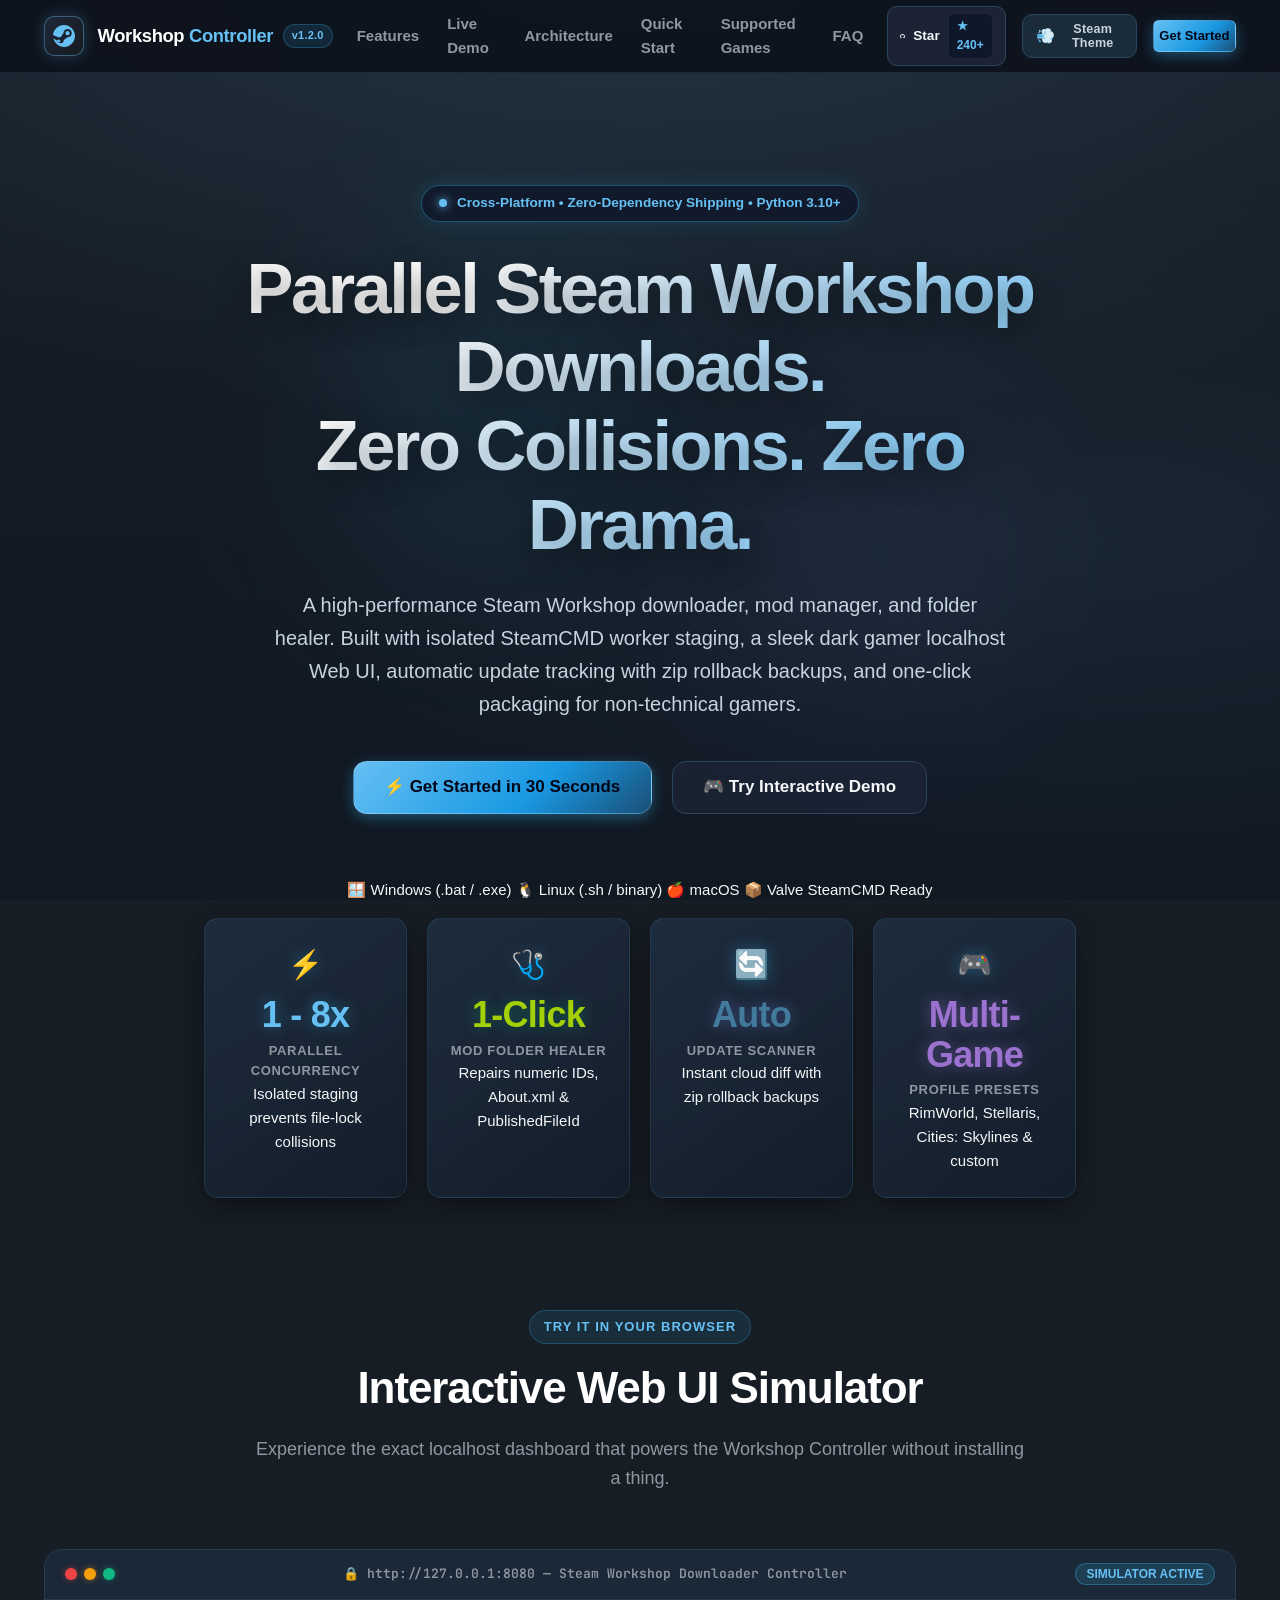
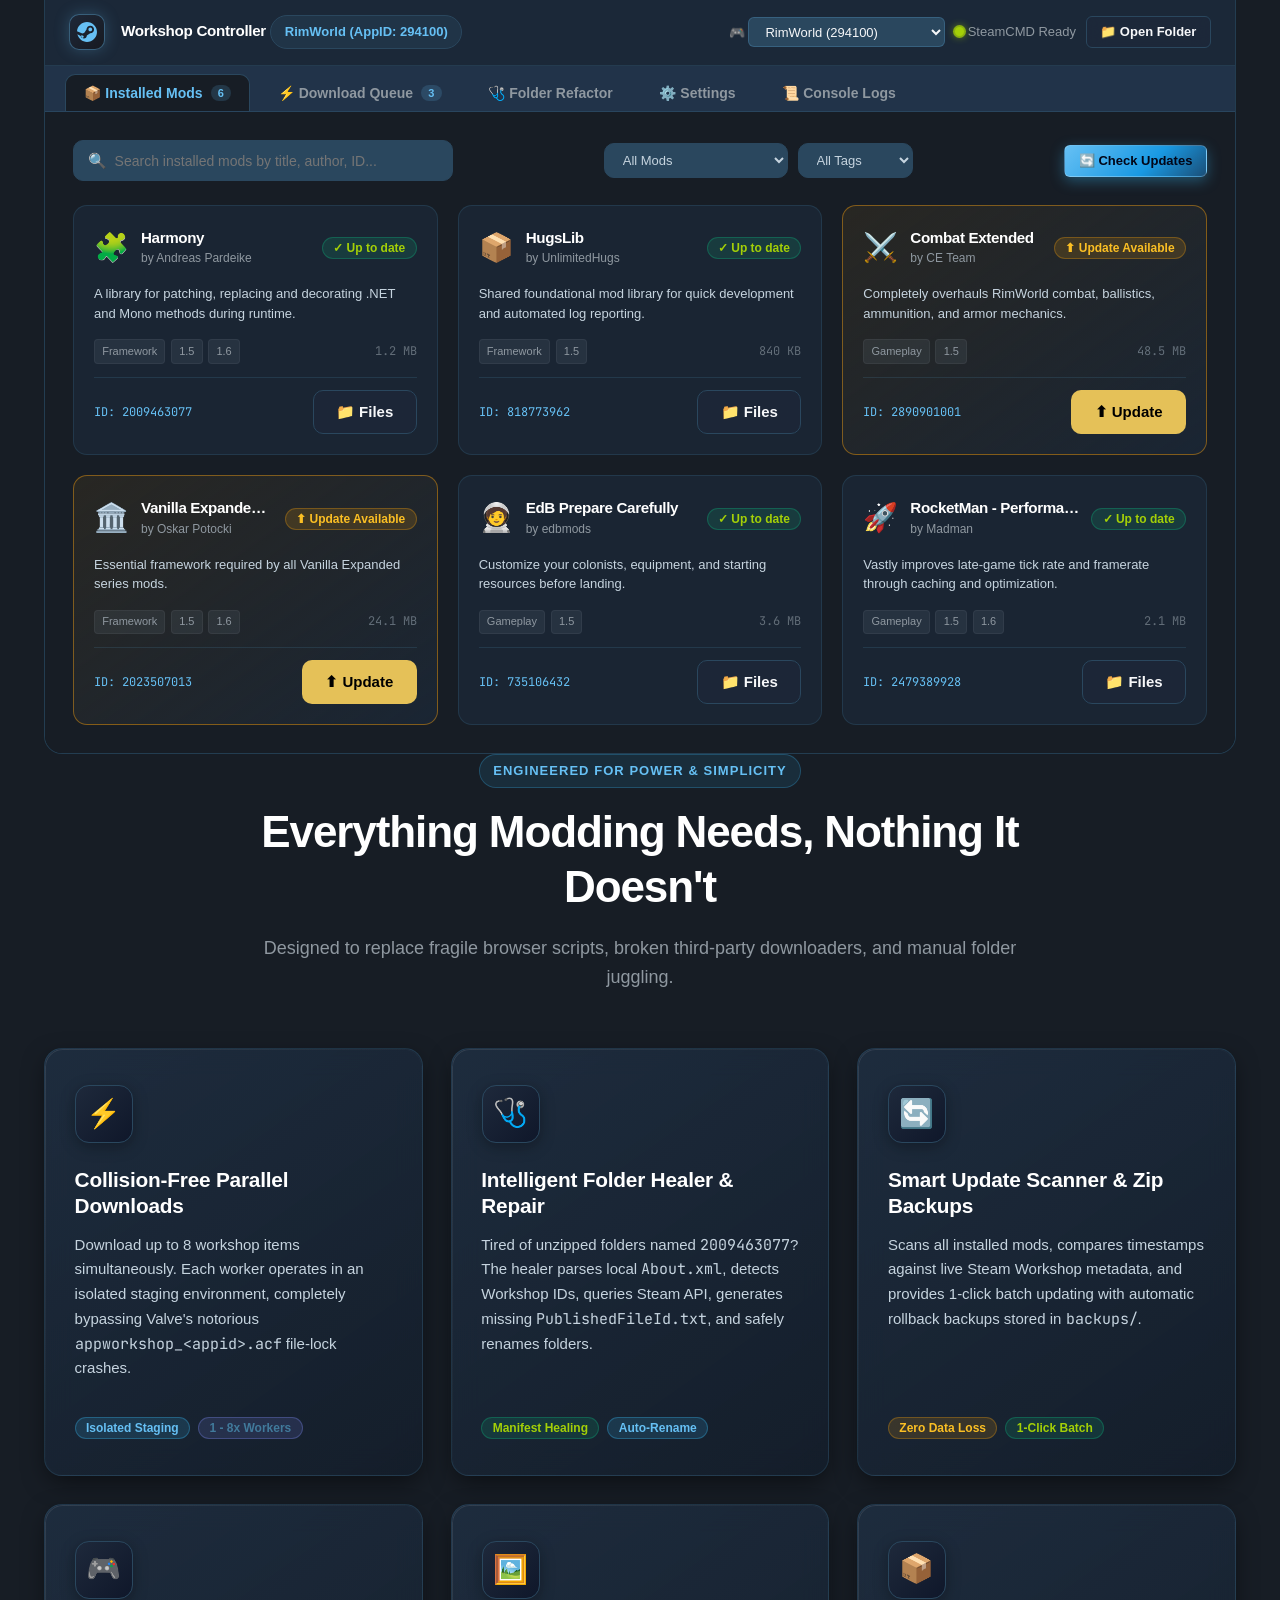
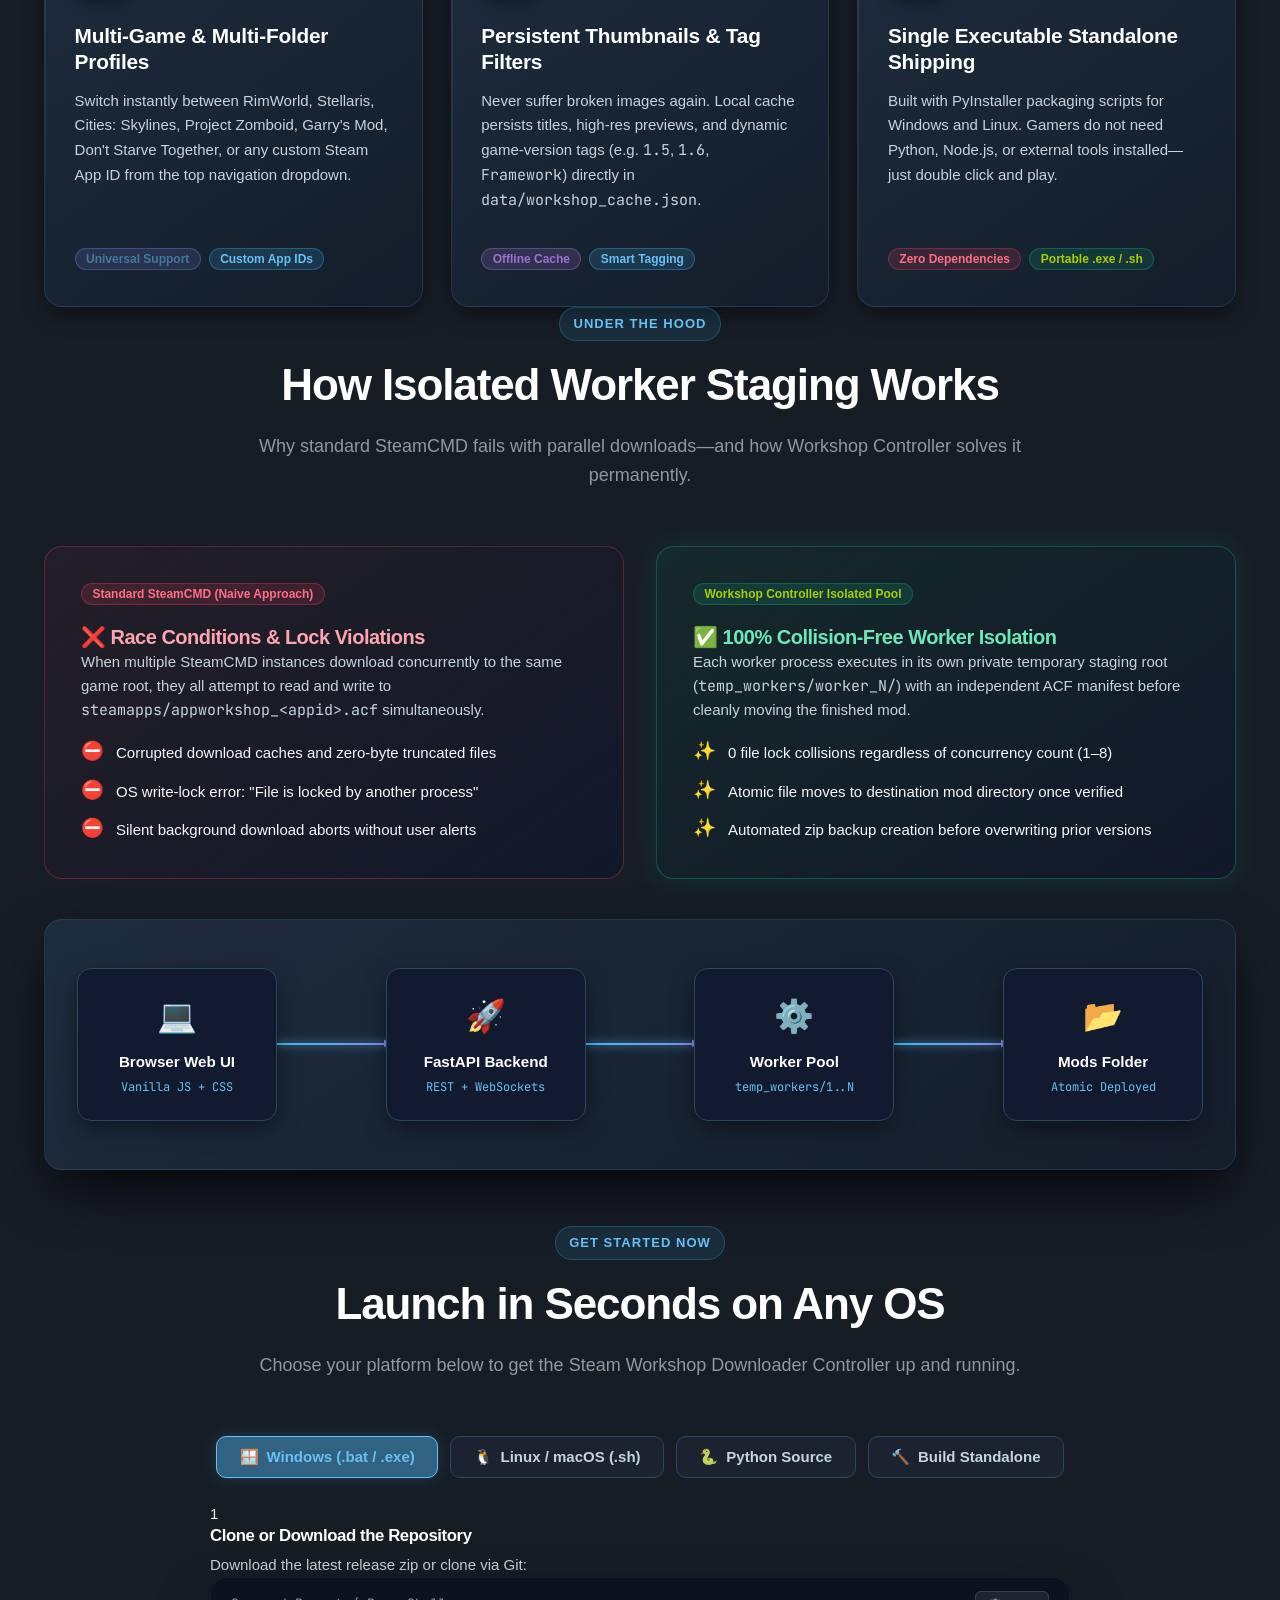
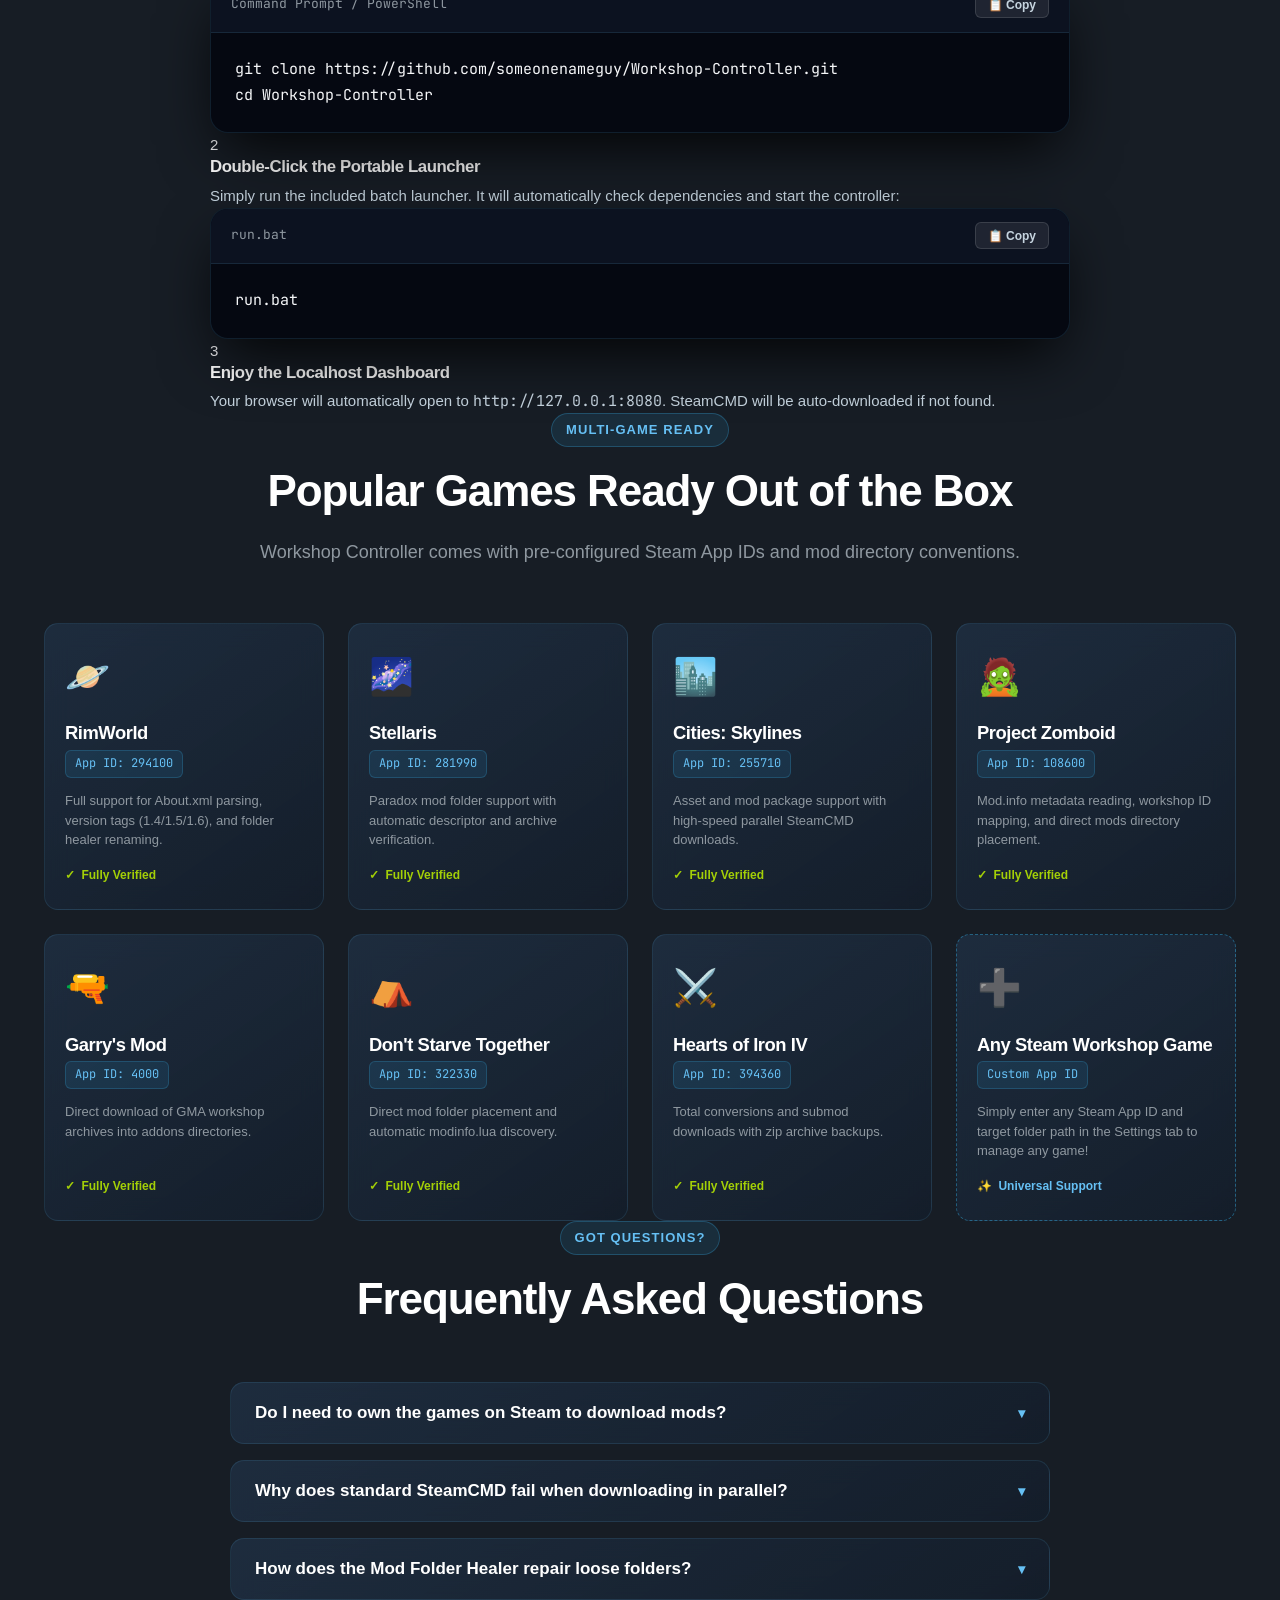
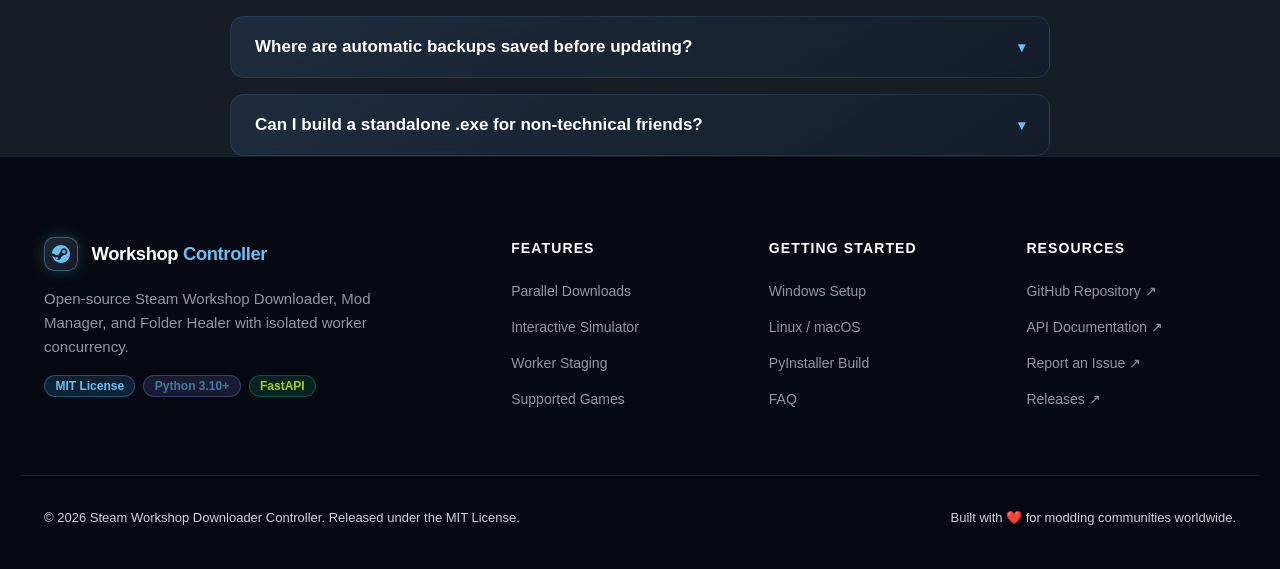
==== commit 927f32a4: "Update Webpage" ====
--- a/index.html
+++ b/index.html
@@ -1,5 +1,5 @@
 <!DOCTYPE html>
-<html lang="en">
+<html lang="en" data-theme="steam">
 <head>
   <meta charset="UTF-8">
   <meta name="viewport" content="width=device-width, initial-scale=1.0">
@@ -7,7 +7,7 @@
   <meta name="description" content="A modern, cross-platform Steam Workshop Downloader, Mod Manager, and Folder Healer. Parallel SteamCMD downloads with collision-free worker staging, interactive localhost Web UI, automated update scanning with zip rollback backups, and zero-dependency packaging.">
   <meta name="keywords" content="Steam Workshop, SteamCMD, Mod Manager, Downloader, RimWorld, Stellaris, Cities Skylines, Project Zomboid, Folder Healer, PyInstaller">
   <meta name="author" content="someonenameguy">
-  <meta name="theme-color" content="#0b0f19">
+  <meta name="theme-color" content="#171d25">
   <link rel="canonical" href="https://someonenameguy.github.io/Workshop-Controller/">
   
   <!-- Open Graph / Meta -->
@@ -39,7 +39,11 @@
   <header class="navbar-wrapper" id="navbar">
     <div class="navbar container">
       <a href="#" class="nav-brand" aria-label="Workshop Controller Home">
-        <div class="brand-icon" aria-hidden="true">⚙️</div>
+        <div class="brand-icon" aria-hidden="true">
+          <svg class="brand-steam-svg" viewBox="0 0 24 24" width="22" height="22" fill="currentColor">
+            <path d="M11.979 0C5.678 0 .511 4.86.022 11.037l6.432 2.658c.545-.371 1.203-.59 1.912-.59.063 0 .125.004.188.006l2.861-4.142V8.91c0-2.495 2.028-4.524 4.524-4.524 2.494 0 4.524 2.029 4.524 4.524s-2.03 4.524-4.524 4.524h-.105l-4.076 2.911c0 .052.005.105.005.159 0 1.875-1.515 3.396-3.39 3.396-1.635 0-3.016-1.173-3.331-2.727L.436 14.819C1.847 20.04 6.47 24 11.979 24c6.627 0 12-5.373 12-12s-5.373-12-12-12zM7.545 18.21c-.443.766-1.42 1.028-2.187.585-.765-.443-1.026-1.42-.585-2.187.243-.42.66-.69 1.129-.768l1.976.817c-.035.568.107 1.139.467 1.553zm8.394-7.076c-1.248 0-2.262-1.013-2.262-2.262 0-1.248 1.014-2.262 2.262-2.262 1.249 0 2.262 1.014 2.262 2.262 0 1.249-1.013 2.262-2.262 2.262z"/>
+          </svg>
+        </div>
         <div class="brand-text-group">
           <span class="brand-title">Workshop <span>Controller</span></span>
           <span class="version-badge">v1.2.0</span>
@@ -65,6 +69,10 @@
           <span>Star</span>
           <span class="star-count">★ 240+</span>
         </a>
+        <button class="theme-toggle-btn" id="theme-toggle" aria-label="Toggle visual theme between Steam Classic and Obsidian Cyber" title="Switch Theme (Steam / Obsidian)">
+          <span class="theme-icon" aria-hidden="true">💨</span>
+          <span class="theme-label">Steam Theme</span>
+        </button>
         <a href="#quickstart" class="btn btn-primary btn-sm glow-on-hover">Get Started</a>
         <button class="mobile-toggle" id="mobile-menu-toggle" aria-label="Toggle Navigation Menu" aria-expanded="false" aria-controls="mobile-nav">
           <span></span>
@@ -82,6 +90,10 @@
       <a href="#quickstart" class="mobile-link">Quick Start</a>
       <a href="#games" class="mobile-link">Supported Games</a>
       <a href="#faq" class="mobile-link">FAQ</a>
+      <button class="theme-toggle-btn mobile-link" id="mobile-theme-toggle" style="justify-content: flex-start; width: 100%; text-align: left; padding: 0.6rem 0;">
+        <span class="theme-icon" aria-hidden="true">💨</span>
+        <span class="theme-label">Switch Theme (Steam / Obsidian)</span>
+      </button>
       <a href="https://github.com/someonenameguy/Workshop-Controller" target="_blank" rel="noopener noreferrer" class="mobile-link">View on GitHub ↗</a>
     </div>
   </header>
@@ -186,7 +198,11 @@
         <!-- Dashboard App Internal Header -->
         <div class="mockup-dashboard-header">
           <div class="mockup-brand-group">
-            <div class="brand-icon" style="width: 36px; height: 36px; font-size: 1.15rem;" aria-hidden="true">⚙️</div>
+            <div class="brand-icon" style="width: 36px; height: 36px; font-size: 1.15rem;" aria-hidden="true">
+              <svg class="brand-steam-svg" viewBox="0 0 24 24" width="20" height="20" fill="currentColor">
+                <path d="M11.979 0C5.678 0 .511 4.86.022 11.037l6.432 2.658c.545-.371 1.203-.59 1.912-.59.063 0 .125.004.188.006l2.861-4.142V8.91c0-2.495 2.028-4.524 4.524-4.524 2.494 0 4.524 2.029 4.524 4.524s-2.03 4.524-4.524 4.524h-.105l-4.076 2.911c0 .052.005.105.005.159 0 1.875-1.515 3.396-3.39 3.396-1.635 0-3.016-1.173-3.331-2.727L.436 14.819C1.847 20.04 6.47 24 11.979 24c6.627 0 12-5.373 12-12s-5.373-12-12-12zM7.545 18.21c-.443.766-1.42 1.028-2.187.585-.765-.443-1.026-1.42-.585-2.187.243-.42.66-.69 1.129-.768l1.976.817c-.035.568.107 1.139.467 1.553zm8.394-7.076c-1.248 0-2.262-1.013-2.262-2.262 0-1.248 1.014-2.262 2.262-2.262 1.249 0 2.262 1.014 2.262 2.262 0 1.249-1.013 2.262-2.262 2.262z"/>
+              </svg>
+            </div>
             <div>
               <strong class="brand-title" style="font-size: 0.95rem;">Workshop Controller</strong>
               <div class="game-profile-badge" id="demo-header-game">RimWorld (AppID: 294100)</div>
@@ -390,6 +406,14 @@
                     <button class="btn btn-secondary btn-sm" id="demo-btn-browse-path">Browse</button>
                   </div>
                 </div>
+
+                <div class="form-group">
+                  <label for="demo-settings-theme-select">UI Theme &amp; Styling</label>
+                  <select id="demo-settings-theme-select" class="profile-select-control full-width">
+                    <option value="steam" selected>💨 Steam Classic (Navy / Petrol / Blue Glow)</option>
+                    <option value="obsidian">🌌 Obsidian Cyber (Dark Minimalist / Cyan)</option>
+                  </select>
+                </div>
               </div>
 
               <div class="settings-card">
@@ -967,7 +991,11 @@
     <div class="container footer-grid">
       <div class="footer-brand-col">
         <div class="nav-brand">
-          <div class="brand-icon" style="width: 34px; height: 34px;" aria-hidden="true">⚙️</div>
+          <div class="brand-icon" style="width: 34px; height: 34px;" aria-hidden="true">
+            <svg class="brand-steam-svg" viewBox="0 0 24 24" width="18" height="18" fill="currentColor">
+              <path d="M11.979 0C5.678 0 .511 4.86.022 11.037l6.432 2.658c.545-.371 1.203-.59 1.912-.59.063 0 .125.004.188.006l2.861-4.142V8.91c0-2.495 2.028-4.524 4.524-4.524 2.494 0 4.524 2.029 4.524 4.524s-2.03 4.524-4.524 4.524h-.105l-4.076 2.911c0 .052.005.105.005.159 0 1.875-1.515 3.396-3.39 3.396-1.635 0-3.016-1.173-3.331-2.727L.436 14.819C1.847 20.04 6.47 24 11.979 24c6.627 0 12-5.373 12-12s-5.373-12-12-12zM7.545 18.21c-.443.766-1.42 1.028-2.187.585-.765-.443-1.026-1.42-.585-2.187.243-.42.66-.69 1.129-.768l1.976.817c-.035.568.107 1.139.467 1.553zm8.394-7.076c-1.248 0-2.262-1.013-2.262-2.262 0-1.248 1.014-2.262 2.262-2.262 1.249 0 2.262 1.014 2.262 2.262 0 1.249-1.013 2.262-2.262 2.262z"/>
+            </svg>
+          </div>
           <span class="brand-title">Workshop <span>Controller</span></span>
         </div>
         <p>Open-source Steam Workshop Downloader, Mod Manager, and Folder Healer with isolated worker concurrency.</p>
--- a/styles.css
+++ b/styles.css
@@ -8,15 +8,149 @@
    1. CSS VARIABLES & DESIGN TOKENS
    -------------------------------------------------------------------------- */
 :root {
-  /* Obsidian Dark Background Palette */
+  /* ==========================================================================
+     STEAM THEME (Default Theme)
+     Authentic Steam Client / Steam Deck / Workshop Design Tokens
+     ========================================================================== */
+  --steam-bg-darkest: #101822;      /* Deepest Steam navy/charcoal */
+  --steam-bg-primary: #171d25;      /* Canonical Steam client main background */
+  --steam-bg-secondary: #1b2838;    /* Steam header / card background */
+  --steam-bg-tertiary: #213349;     /* Elevated Steam panel/search input background */
+  --steam-bg-surface: #2a475e;      /* Steam button/action surface */
+  --steam-bg-surface-elevated: #316282;
+
+  --steam-accent-blue: #66c0f4;     /* Steam bright cyan/blue link & badge color */
+  --steam-accent-blue-hover: #ffffff;
+  --steam-accent-blue-glow: rgba(102, 192, 244, 0.35);
+
+  --steam-accent-green: #5c7e10;    /* Steam Store "In Cart" / "Install" green */
+  --steam-accent-green-bright: #a4d007; /* Steam Store purchase / active green */
+  --steam-accent-green-hover: #799918;
+
+  --steam-accent-steel: #4f687a;
+  --steam-accent-petrol: #1c354d;
+  --steam-accent-amber: #c1a875;    /* Steam points / gold / sale amber */
+
+  --steam-text-primary: #f3f3f3;
+  --steam-text-secondary: #c6d4df;  /* Classic Steam light-blue-grey text */
+  --steam-text-muted: #8f98a0;      /* Classic Steam secondary caption text */
+  --steam-text-dim: #626d78;
+
+  --steam-gradient-nav: linear-gradient(180deg, #171a21 0%, #171d25 100%);
+  --steam-gradient-btn-blue: linear-gradient(90deg, #47bfff 0%, #1a9fff 100%);
+  --steam-gradient-btn-green: linear-gradient(90deg, #75b022 0%, #588a1b 100%);
+  --steam-gradient-btn-card: linear-gradient(135deg, rgba(42, 71, 94, 0.6) 0%, rgba(27, 40, 56, 0.85) 100%);
+
+  /* Default assignments pointing to Steam Theme */
+  --bg-black: var(--steam-bg-darkest);
+  --bg-primary: var(--steam-bg-primary);
+  --bg-secondary: var(--steam-bg-secondary);
+  --bg-tertiary: var(--steam-bg-tertiary);
+  --bg-surface: var(--steam-bg-surface);
+  --bg-surface-elevated: var(--steam-bg-surface-elevated);
+
+  /* Glassmorphism Backdrops (Steam Tinted) */
+  --bg-glass-subtle: rgba(27, 40, 56, 0.55);
+  --bg-glass: rgba(23, 29, 37, 0.88);
+  --bg-glass-card: rgba(27, 40, 56, 0.78);
+  --bg-glass-hover: rgba(42, 71, 94, 0.85);
+  --bg-glass-active: rgba(49, 98, 130, 0.9);
+  --bg-glass-input: rgba(16, 24, 34, 0.85);
+
+  /* Borders */
+  --border-subtle: rgba(102, 192, 244, 0.12);
+  --border-default: rgba(102, 192, 244, 0.22);
+  --border-medium: #2a475e;
+  --border-light: #3d688a;
+  --border-glow-cyan: rgba(102, 192, 244, 0.5);
+  --border-glow-indigo: rgba(102, 192, 244, 0.4);
+  --border-glow-emerald: rgba(164, 208, 7, 0.45);
+
+  /* Accent Palette */
+  --accent-cyan: #66c0f4;
+  --accent-cyan-hover: #8fd5f8;
+  --accent-cyan-dim: rgba(102, 192, 244, 0.16);
+  --accent-cyan-glow: rgba(102, 192, 244, 0.35);
+
+  --accent-indigo: #417a9b;
+  --accent-indigo-hover: #569cb8;
+  --accent-indigo-dim: rgba(65, 122, 155, 0.2);
+
+  --accent-emerald: #a4d007;
+  --accent-emerald-hover: #b8e60a;
+  --accent-emerald-dim: rgba(164, 208, 7, 0.16);
+
+  --accent-amber: #e5c158;
+  --accent-amber-hover: #f3d47d;
+  --accent-amber-dim: rgba(229, 193, 88, 0.16);
+
+  --accent-rose: #e64559;
+  --accent-rose-hover: #fa556a;
+  --accent-rose-dim: rgba(230, 69, 89, 0.16);
+
+  --accent-purple: #9b72cf;
+  --accent-purple-dim: rgba(155, 114, 207, 0.16);
+
+  /* Typography Colors */
+  --text-primary: #f6f7f9;
+  --text-secondary: #c6d4df;
+  --text-muted: #8f98a0;
+  --text-dim: #626d78;
+  --text-inverse: #0d1217;
+
+  /* Gradients */
+  --gradient-brand: linear-gradient(135deg, #66c0f4 0%, #1999e3 60%, #1a4f78 100%);
+  --gradient-hero-title: linear-gradient(135deg, #ffffff 25%, #a6dcff 65%, #66c0f4 100%);
+  --gradient-accent-cyan: linear-gradient(135deg, #66c0f4 0%, #1077b9 100%);
+  --gradient-accent-emerald: linear-gradient(135deg, #b8e60a 0%, #588a1b 100%);
+  --gradient-accent-purple: linear-gradient(135deg, #a77ee6 0%, #4b6699 100%);
+  --gradient-card-glass: linear-gradient(145deg, rgba(33, 51, 73, 0.7) 0%, rgba(20, 30, 43, 0.88) 100%);
+  --gradient-border-glow: linear-gradient(135deg, rgba(102, 192, 244, 0.5), rgba(42, 71, 94, 0.4), rgba(255, 255, 255, 0.06));
+
+  /* Glow Shadows */
+  --shadow-sm: 0 2px 8px rgba(0, 0, 0, 0.4);
+  --shadow-md: 0 8px 24px -4px rgba(0, 0, 0, 0.55);
+  --shadow-lg: 0 16px 40px -8px rgba(0, 0, 0, 0.75);
+  --shadow-xl: 0 24px 60px -12px rgba(0, 0, 0, 0.9);
+  --shadow-glow-cyan: 0 0 25px -4px rgba(102, 192, 244, 0.45);
+  --shadow-glow-indigo: 0 0 25px -4px rgba(65, 122, 155, 0.4);
+  --shadow-glow-emerald: 0 0 25px -4px rgba(164, 208, 7, 0.4);
+  --shadow-glow-card: 0 10px 30px -10px rgba(0, 0, 0, 0.7), inset 0 1px 0 rgba(255, 255, 255, 0.08);
+
+  /* Radii */
+  --radius-xs: 4px;
+  --radius-sm: 6px;
+  --radius-md: 10px;
+  --radius-lg: 14px;
+  --radius-xl: 18px;
+  --radius-full: 9999px;
+
+  /* Font Families */
+  --font-sans: "Motiva Sans", -apple-system, BlinkMacSystemFont, "Segoe UI", Roboto, "Helvetica Neue", Arial, sans-serif;
+  --font-mono: "JetBrains Mono", "Fira Code", ui-monospace, SFMono-Regular, Menlo, Monaco, Consolas, monospace;
+
+  /* Transitions */
+  --transition-fast: 150ms cubic-bezier(0.4, 0, 0.2, 1);
+  --transition-normal: 250ms cubic-bezier(0.4, 0, 0.2, 1);
+  --transition-smooth: 350ms cubic-bezier(0.16, 1, 0.3, 1);
+  --transition-spring: 500ms cubic-bezier(0.34, 1.56, 0.64, 1);
+
+  /* Layout */
+  --container-max-width: 1240px;
+  --navbar-height: 72px;
+}
+
+/* ==========================================================================
+   OBSIDIAN CYBER THEME (Alternative selectable theme)
+   ========================================================================== */
+html[data-theme="obsidian"] {
   --bg-black: #060911;
   --bg-primary: #0b0f19;
   --bg-secondary: #0f172a;
   --bg-tertiary: #131d36;
   --bg-surface: #1e293b;
   --bg-surface-elevated: #243352;
-  
-  /* Glassmorphism Backdrops */
+
   --bg-glass-subtle: rgba(15, 23, 42, 0.45);
   --bg-glass: rgba(15, 23, 42, 0.72);
   --bg-glass-card: rgba(19, 29, 54, 0.7);
@@ -24,7 +158,6 @@
   --bg-glass-active: rgba(45, 62, 94, 0.9);
   --bg-glass-input: rgba(11, 15, 25, 0.75);
 
-  /* Subtle Modern Borders */
   --border-subtle: rgba(255, 255, 255, 0.08);
   --border-default: rgba(148, 163, 184, 0.14);
   --border-medium: #1e293b;
@@ -33,7 +166,6 @@
   --border-glow-indigo: rgba(129, 140, 248, 0.45);
   --border-glow-emerald: rgba(16, 185, 129, 0.45);
 
-  /* High-Tech Accent Palette */
   --accent-cyan: #38bdf8;
   --accent-cyan-hover: #0ea5e9;
   --accent-cyan-dim: rgba(56, 189, 248, 0.15);
@@ -58,14 +190,12 @@
   --accent-purple: #c084fc;
   --accent-purple-dim: rgba(192, 132, 252, 0.15);
 
-  /* Typography Colors */
   --text-primary: #f8fafc;
   --text-secondary: #cbd5e1;
   --text-muted: #94a3b8;
   --text-dim: #64748b;
   --text-inverse: #020617;
 
-  /* Vibrant Gradients */
   --gradient-brand: linear-gradient(135deg, #38bdf8 0%, #818cf8 50%, #c084fc 100%);
   --gradient-hero-title: linear-gradient(135deg, #ffffff 30%, #38bdf8 70%, #818cf8 100%);
   --gradient-accent-cyan: linear-gradient(135deg, #38bdf8 0%, #0284c7 100%);
@@ -73,38 +203,7 @@
   --gradient-accent-purple: linear-gradient(135deg, #c084fc 0%, #6366f1 100%);
   --gradient-card-glass: linear-gradient(145deg, rgba(30, 41, 59, 0.6) 0%, rgba(15, 23, 42, 0.8) 100%);
   --gradient-border-glow: linear-gradient(135deg, rgba(56, 189, 248, 0.5), rgba(129, 140, 248, 0.3), rgba(255, 255, 255, 0.05));
-
-  /* Glow Shadows */
-  --shadow-sm: 0 2px 8px rgba(0, 0, 0, 0.35);
-  --shadow-md: 0 8px 24px -4px rgba(0, 0, 0, 0.45);
-  --shadow-lg: 0 16px 40px -8px rgba(0, 0, 0, 0.65);
-  --shadow-xl: 0 24px 60px -12px rgba(0, 0, 0, 0.8);
-  --shadow-glow-cyan: 0 0 25px -4px rgba(56, 189, 248, 0.4);
-  --shadow-glow-indigo: 0 0 25px -4px rgba(129, 140, 248, 0.4);
-  --shadow-glow-emerald: 0 0 25px -4px rgba(16, 185, 129, 0.4);
-  --shadow-glow-card: 0 10px 30px -10px rgba(0, 0, 0, 0.6), inset 0 1px 0 rgba(255, 255, 255, 0.08);
-
-  /* Radii */
-  --radius-xs: 4px;
-  --radius-sm: 6px;
-  --radius-md: 10px;
-  --radius-lg: 16px;
-  --radius-xl: 22px;
-  --radius-full: 9999px;
-
-  /* Font Families */
   --font-sans: system-ui, -apple-system, BlinkMacSystemFont, "Segoe UI", Roboto, "Helvetica Neue", Arial, sans-serif;
-  --font-mono: "JetBrains Mono", "Fira Code", ui-monospace, SFMono-Regular, Menlo, Monaco, Consolas, monospace;
-
-  /* Transitions */
-  --transition-fast: 150ms cubic-bezier(0.4, 0, 0.2, 1);
-  --transition-normal: 250ms cubic-bezier(0.4, 0, 0.2, 1);
-  --transition-smooth: 350ms cubic-bezier(0.16, 1, 0.3, 1);
-  --transition-spring: 500ms cubic-bezier(0.34, 1.56, 0.64, 1);
-
-  /* Layout */
-  --container-max-width: 1240px;
-  --navbar-height: 72px;
 }
 
 /* --------------------------------------------------------------------------
@@ -125,8 +224,8 @@
 body {
   background-color: var(--bg-primary);
   background-image: 
-    radial-gradient(ellipse 80% 50% at 50% -20px, rgba(56, 189, 248, 0.12), transparent),
-    radial-gradient(ellipse 60% 40% at 85% 60%, rgba(129, 140, 248, 0.08), transparent),
+    radial-gradient(ellipse 90% 50% at 50% -20px, rgba(102, 192, 244, 0.14), transparent),
+    radial-gradient(ellipse 70% 40% at 85% 60%, rgba(42, 71, 94, 0.25), transparent),
     linear-gradient(to bottom, transparent, var(--bg-black));
   background-attachment: fixed;
   color: var(--text-primary);
@@ -139,9 +238,16 @@
   -moz-osx-font-smoothing: grayscale;
 }
 
+html[data-theme="obsidian"] body {
+  background-image: 
+    radial-gradient(ellipse 80% 50% at 50% -20px, rgba(56, 189, 248, 0.12), transparent),
+    radial-gradient(ellipse 60% 40% at 85% 60%, rgba(129, 140, 248, 0.08), transparent),
+    linear-gradient(to bottom, transparent, var(--bg-black));
+}
+
 /* Selection Color */
 ::selection {
-  background-color: rgba(56, 189, 248, 0.35);
+  background-color: rgba(102, 192, 244, 0.35);
   color: #ffffff;
 }
 
@@ -153,8 +259,8 @@
 }
 
 a:hover {
-  color: #7dd3fc;
-  text-shadow: 0 0 8px rgba(56, 189, 248, 0.5);
+  color: #ffffff;
+  text-shadow: 0 0 8px var(--accent-cyan-glow);
 }
 
 /* Scrollbar Custom Styling */
@@ -578,20 +684,27 @@
   width: 40px;
   height: 40px;
   border-radius: var(--radius-md);
-  background: linear-gradient(135deg, #1e293b, #0f172a);
-  border: 1px solid rgba(56, 189, 248, 0.35);
+  background: linear-gradient(135deg, #1e2838, #171a21);
+  border: 1px solid rgba(102, 192, 244, 0.4);
   display: flex;
   align-items: center;
   justify-content: center;
   font-size: 1.35rem;
-  box-shadow: 0 0 15px rgba(56, 189, 248, 0.25);
+  color: var(--accent-cyan);
+  box-shadow: 0 0 15px rgba(102, 192, 244, 0.25);
   transition: all var(--transition-normal);
 }
 
+.brand-steam-svg {
+  fill: currentColor;
+  transition: transform var(--transition-fast);
+}
+
 .nav-brand:hover .brand-icon {
-  transform: rotate(15deg) scale(1.05);
-  box-shadow: 0 0 25px rgba(56, 189, 248, 0.5);
-  border-color: var(--accent-cyan);
+  transform: rotate(12deg) scale(1.05);
+  box-shadow: 0 0 25px rgba(102, 192, 244, 0.5);
+  border-color: #ffffff;
+  color: #ffffff;
 }
 
 .brand-text-group {
@@ -696,6 +809,46 @@
   font-size: 0.75rem;
   color: var(--accent-cyan);
   border: 1px solid rgba(255, 255, 255, 0.06);
+}
+
+/* Theme Toggle Button (Steam / Obsidian) */
+.theme-toggle-btn {
+  display: inline-flex;
+  align-items: center;
+  gap: 0.5rem;
+  background: rgba(42, 71, 94, 0.45);
+  border: 1px solid var(--border-medium);
+  border-radius: var(--radius-md);
+  padding: 0.42rem 0.85rem;
+  font-family: var(--font-sans);
+  font-size: 0.8125rem;
+  font-weight: 600;
+  color: var(--text-secondary);
+  cursor: pointer;
+  transition: all var(--transition-fast);
+  user-select: none;
+}
+
+.theme-toggle-btn:hover {
+  background: rgba(42, 71, 94, 0.85);
+  border-color: var(--accent-cyan);
+  color: #ffffff;
+  box-shadow: 0 0 12px var(--accent-cyan-dim);
+  transform: translateY(-1px);
+}
+
+.theme-toggle-btn:active {
+  transform: translateY(0);
+}
+
+.theme-toggle-btn .theme-icon {
+  font-size: 0.95rem;
+  line-height: 1;
+}
+
+.theme-toggle-btn .theme-label {
+  font-size: 0.785rem;
+  letter-spacing: 0.02em;
 }
 
 /* Mobile Hamburger Toggle */
@@ -930,19 +1083,19 @@
   position: relative;
 }
 
-/* High-Tech Desktop Window Frame Mockup */
+/* Desktop Window Frame Mockup */
 .mockup-window {
-  background: #090e1a;
-  border: 1px solid rgba(56, 189, 248, 0.25);
+  background: var(--bg-black);
+  border: 1px solid var(--border-default);
   border-radius: var(--radius-xl);
-  box-shadow: 0 25px 60px -10px rgba(0, 0, 0, 0.85), 0 0 35px rgba(56, 189, 248, 0.15);
+  box-shadow: 0 25px 60px -10px rgba(0, 0, 0, 0.85), 0 0 35px var(--shadow-glow-cyan);
   overflow: hidden;
   position: relative;
 }
 
 /* Title Bar / Controls */
 .window-titlebar {
-  background: rgba(15, 23, 42, 0.95);
+  background: var(--bg-secondary);
   border-bottom: 1px solid var(--border-subtle);
   padding: 0.85rem 1.25rem;
   display: flex;
@@ -983,7 +1136,7 @@
 
 /* Mockup Dashboard Header */
 .mockup-dashboard-header {
-  background: rgba(19, 29, 54, 0.6);
+  background: var(--bg-secondary);
   border-bottom: 1px solid var(--border-subtle);
   padding: 0.9rem 1.5rem;
   display: flex;
@@ -1003,9 +1156,9 @@
   display: inline-flex;
   align-items: center;
   gap: 0.5rem;
-  background: rgba(30, 58, 138, 0.4);
-  color: #93c5fd;
-  border: 1px solid rgba(59, 130, 246, 0.4);
+  background: rgba(42, 71, 94, 0.4);
+  color: var(--accent-cyan);
+  border: 1px solid var(--border-medium);
   padding: 0.35rem 0.85rem;
   border-radius: var(--radius-full);
   font-size: 0.8125rem;
@@ -1034,7 +1187,7 @@
 /* Mockup Demo Tabs Navigation */
 .demo-tabs,
 .demo-tabs-bar {
-  background: rgba(15, 23, 42, 0.85);
+  background: var(--bg-tertiary);
   border-bottom: 1px solid var(--border-subtle);
   padding: 0.5rem 1.25rem 0 1.25rem;
   display: flex;
@@ -1068,15 +1221,15 @@
 
 .demo-tab.active,
 .demo-tab-btn.active {
-  background: #0d1527;
+  background: var(--bg-primary);
   color: var(--accent-cyan);
-  border-color: var(--border-subtle);
-  border-bottom-color: #0d1527;
-  box-shadow: 0 -3px 12px rgba(56, 189, 248, 0.15);
+  border-color: var(--border-medium);
+  border-bottom-color: var(--bg-primary);
+  box-shadow: 0 -3px 12px var(--shadow-glow-cyan);
 }
 
 .demo-tab-badge {
-  background: rgba(56, 189, 248, 0.15);
+  background: var(--accent-cyan-dim);
   color: var(--accent-cyan);
   font-size: 0.6875rem;
   padding: 0.1rem 0.45rem;
@@ -1085,7 +1238,7 @@
 
 /* Demo Content Container */
 .demo-body {
-  background: #0b1120;
+  background: var(--bg-primary);
   padding: 1.75rem;
   min-height: 480px;
 }
@@ -1172,7 +1325,7 @@
 
 .mod-card,
 .demo-mod-card {
-  background: rgba(19, 29, 54, 0.5);
+  background: var(--bg-glass-card);
   border: 1px solid var(--border-subtle);
   border-radius: var(--radius-lg);
   padding: 1.25rem;
@@ -1185,13 +1338,13 @@
 .mod-card:hover,
 .demo-mod-card:hover {
   transform: translateY(-4px);
-  border-color: rgba(56, 189, 248, 0.4);
-  box-shadow: 0 10px 25px rgba(0, 0, 0, 0.5), 0 0 15px rgba(56, 189, 248, 0.2);
+  border-color: var(--accent-cyan);
+  box-shadow: 0 10px 25px rgba(0, 0, 0, 0.5), 0 0 15px var(--shadow-glow-cyan);
 }
 
 .demo-mod-card.mod-card-outdated {
   border-color: rgba(245, 158, 11, 0.45);
-  background: linear-gradient(145deg, rgba(245, 158, 11, 0.05) 0%, rgba(19, 29, 54, 0.6) 100%);
+  background: linear-gradient(145deg, rgba(245, 158, 11, 0.08) 0%, var(--bg-glass-card) 100%);
 }
 
 .mod-card-header {
@@ -1639,7 +1792,7 @@
 }
 
 .settings-card {
-  background: rgba(19, 29, 54, 0.4);
+  background: var(--bg-glass-card);
   border: 1px solid var(--border-subtle);
   border-radius: var(--radius-lg);
   padding: 1.5rem;
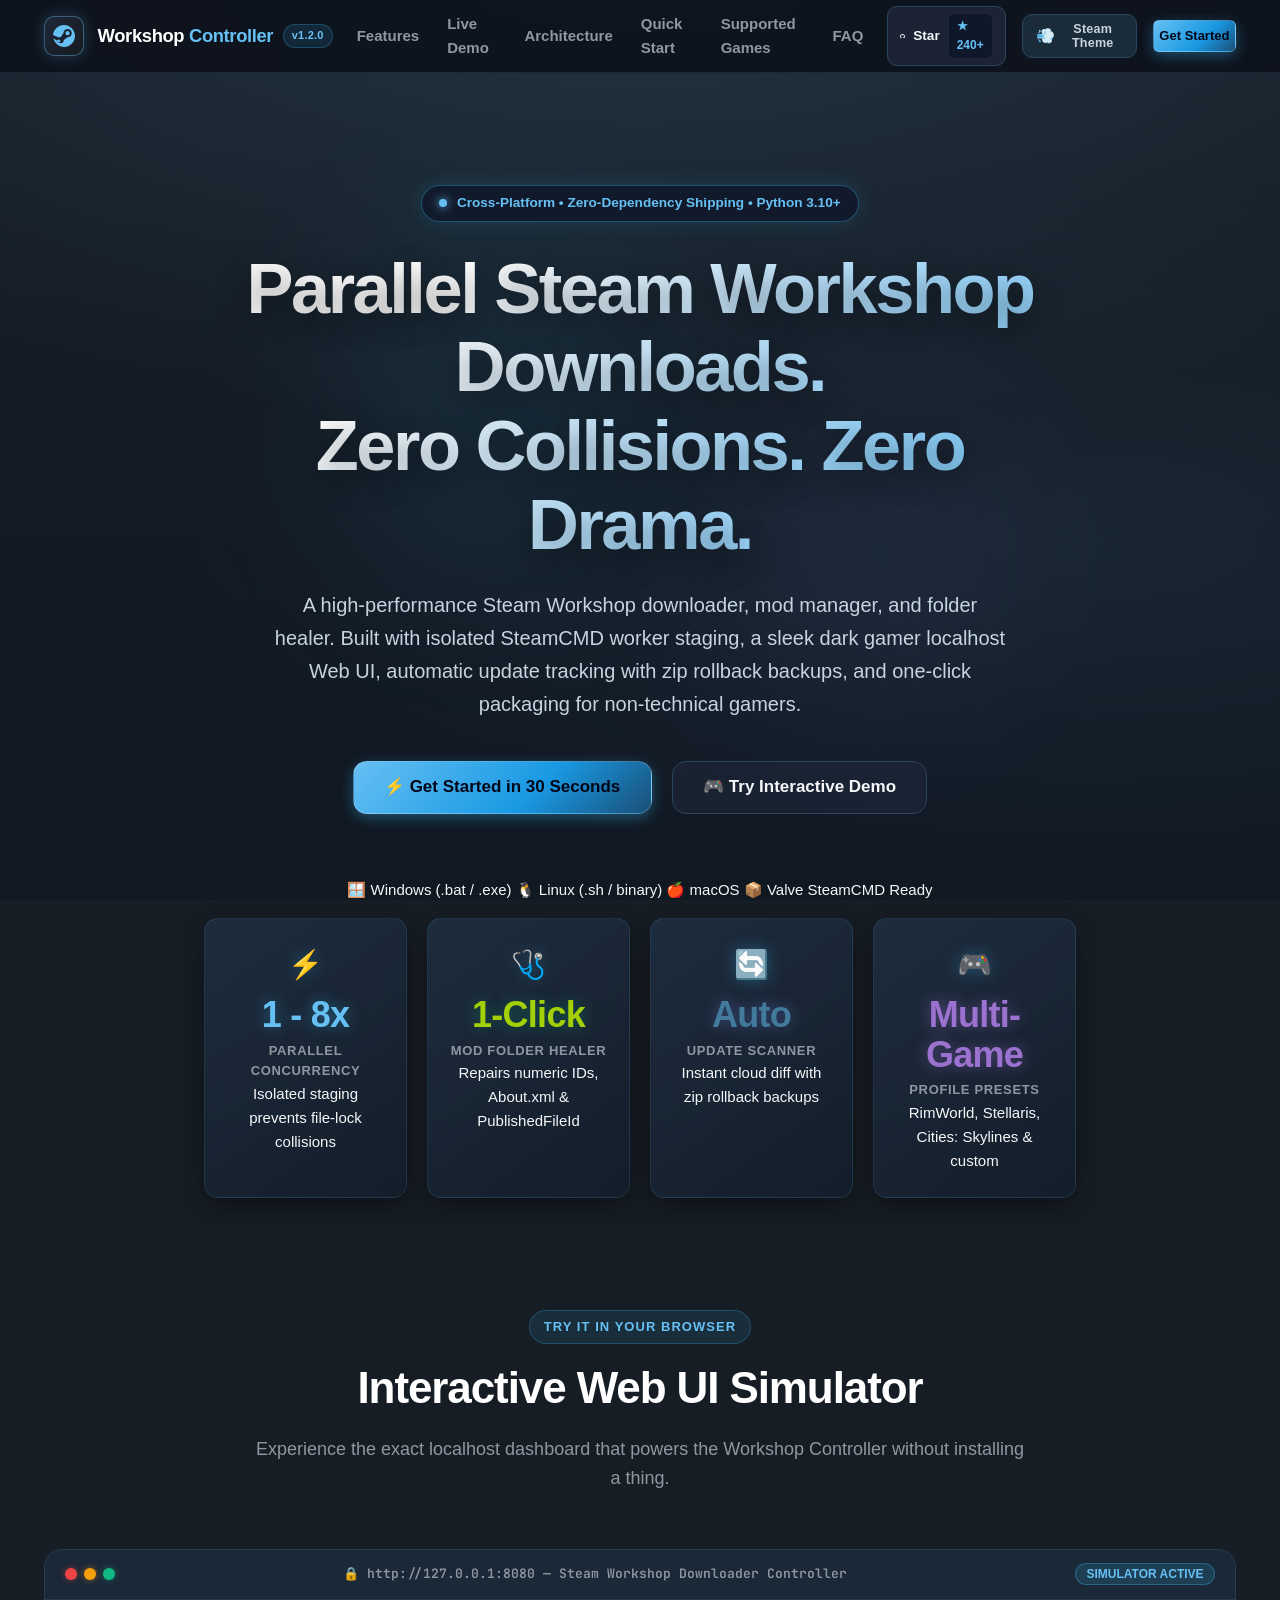
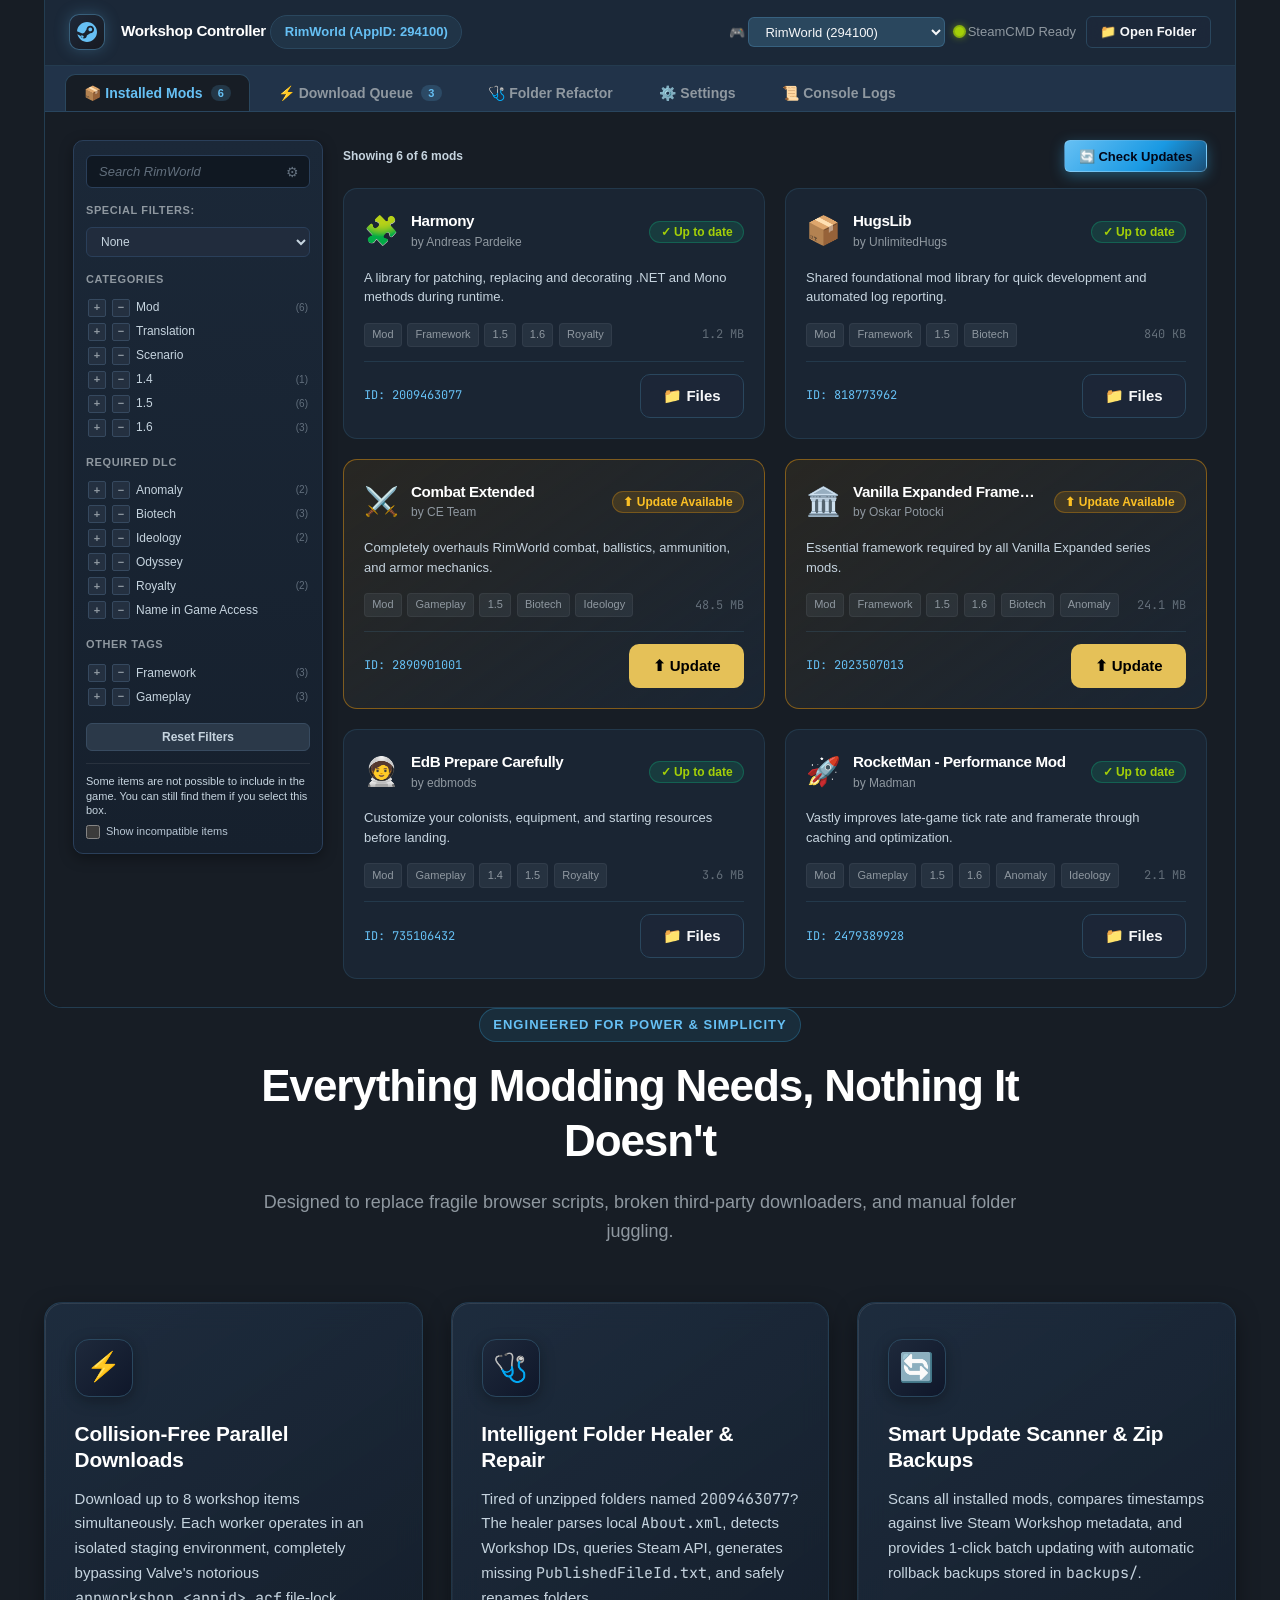
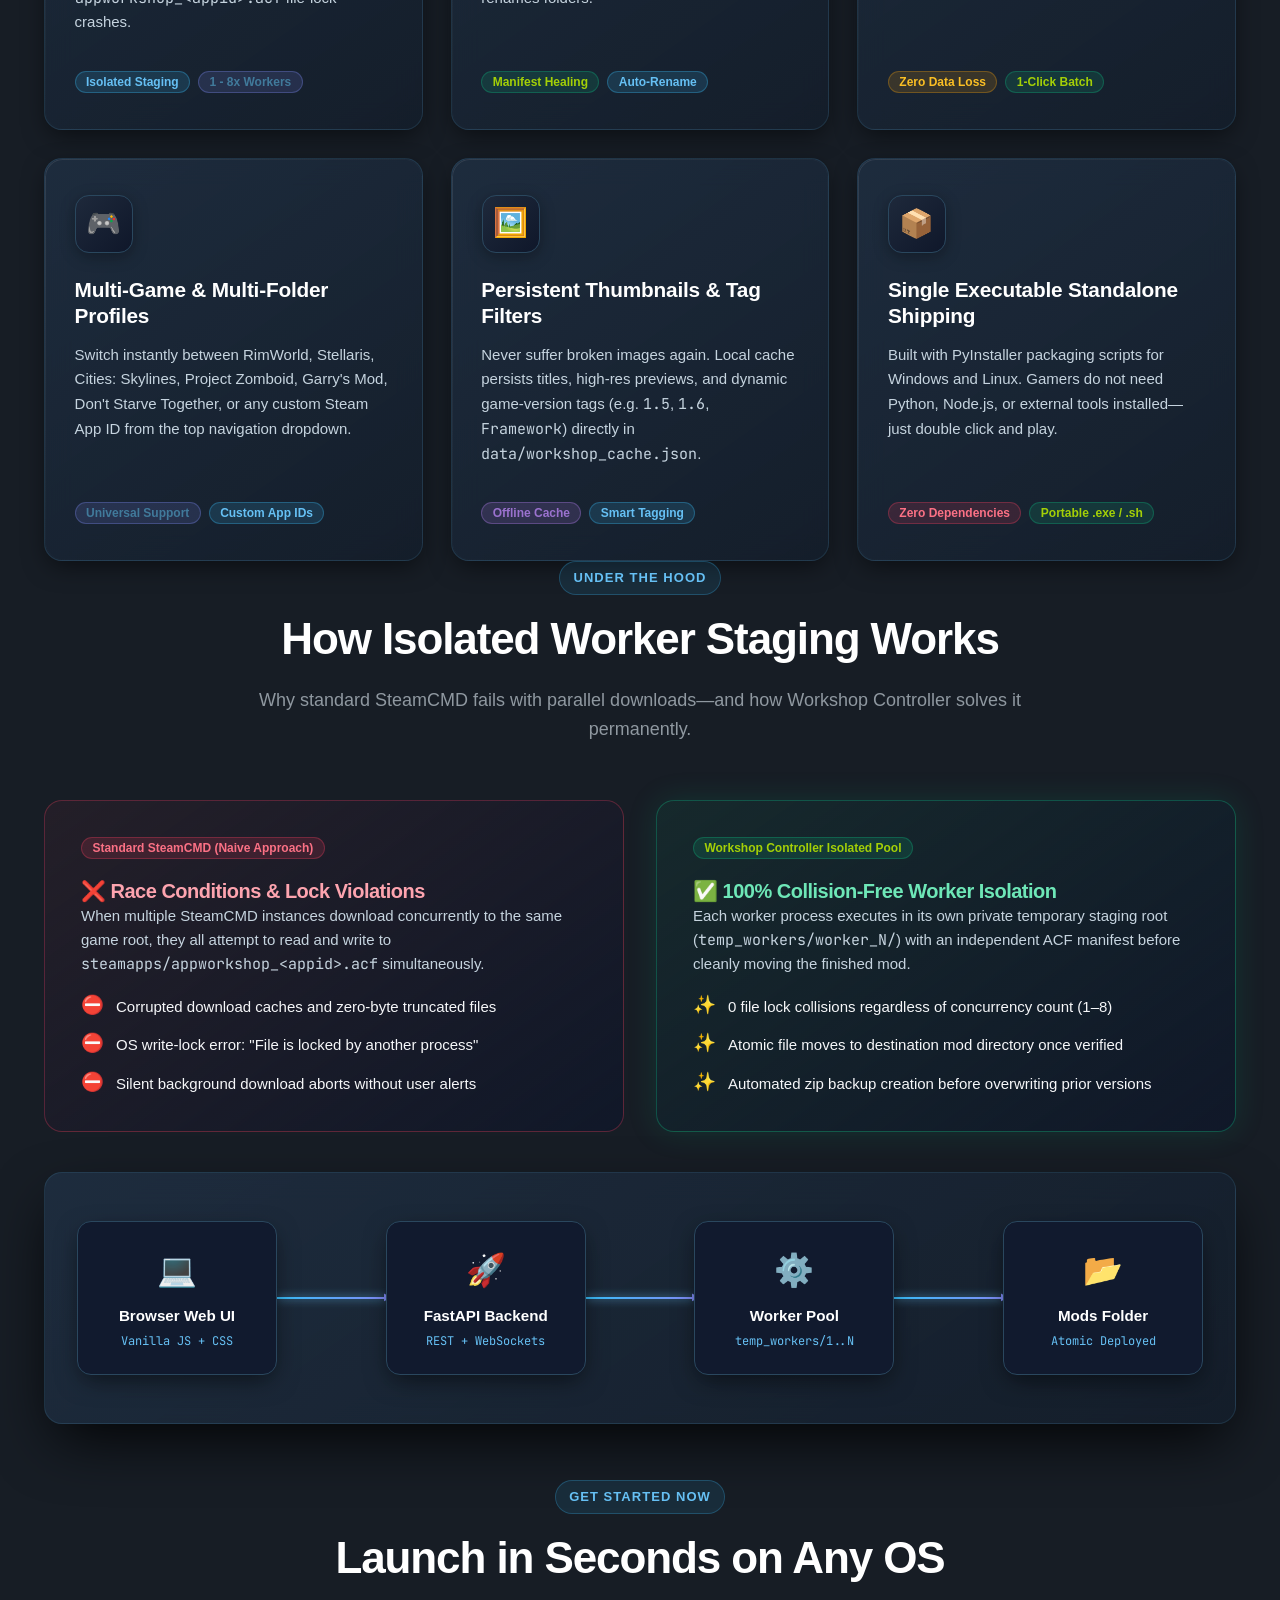
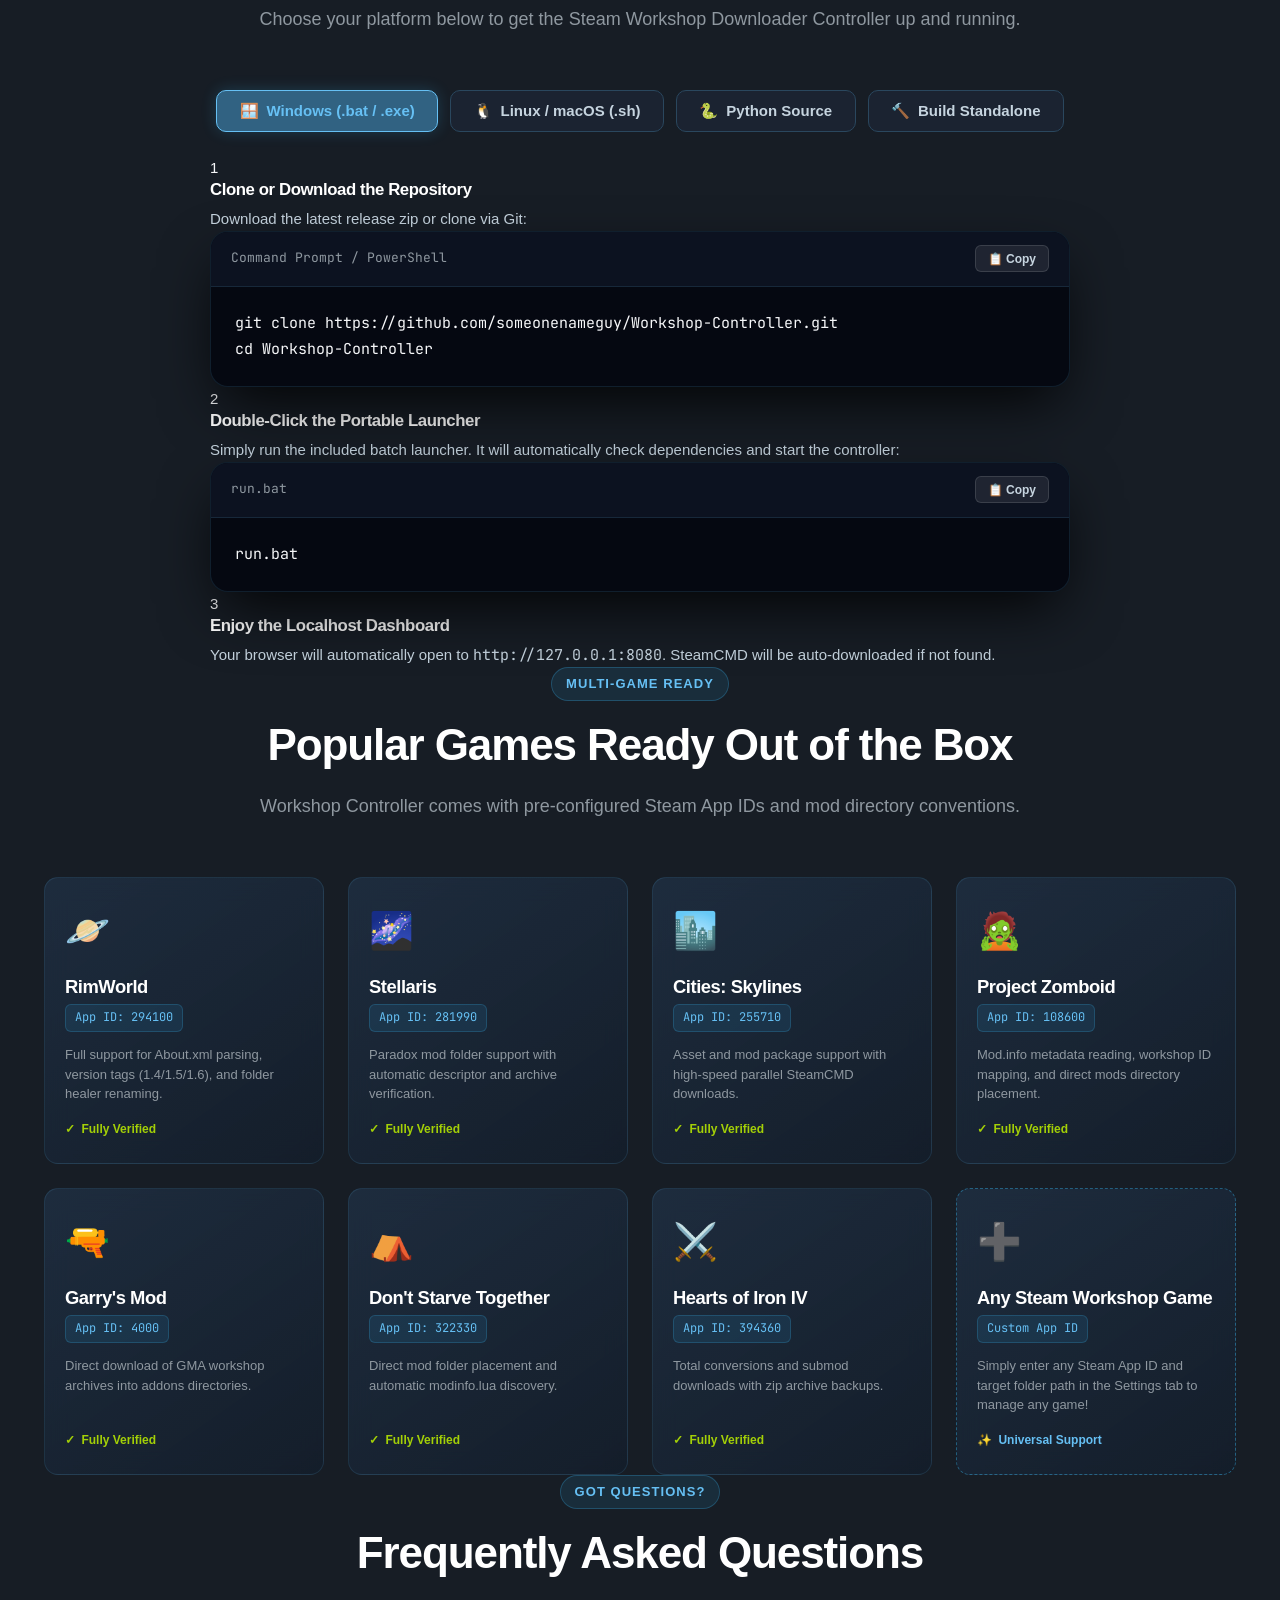
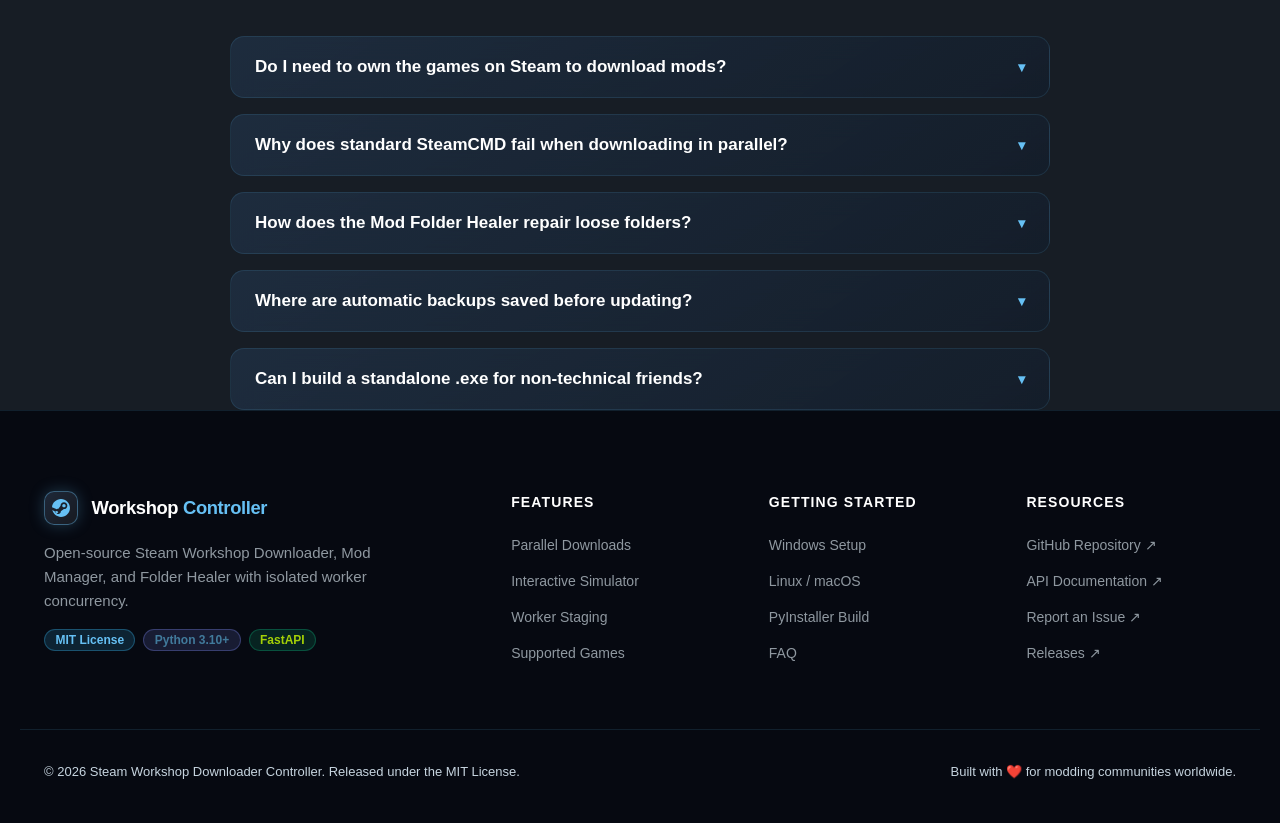
==== commit b0a23fcd: "Update Webpage" ====
--- a/index.html
+++ b/index.html
@@ -255,47 +255,73 @@
 
           <!-- TAB 1: INSTALLED MODS -->
           <div class="demo-pane active" id="demo-pane-mods" role="tabpanel" aria-labelledby="tab-btn-mods">
-            <div class="demo-toolbar">
-              <div class="demo-search-box">
-                <span class="search-ico" aria-hidden="true">🔍</span>
-                <label for="demo-search-input" class="sr-only">Search installed mods</label>
-                <input type="text" id="demo-search-input" placeholder="Search installed mods by title, author, ID...">
-              </div>
-              <div class="demo-filters">
-                <label for="demo-status-select" class="sr-only">Filter by update status</label>
-                <select id="demo-status-select" class="demo-filter-select">
-                  <option value="all">All Mods</option>
-                  <option value="updates">Updates Available Only</option>
-                  <option value="steam">Steam Workshop Only</option>
-                </select>
-                <label for="demo-tag-select" class="sr-only">Filter by category tag</label>
-                <select id="demo-tag-select" class="demo-filter-select">
-                  <option value="">🏷️ All Tags</option>
-                </select>
-              </div>
-              <div class="demo-toolbar-buttons">
-                <button class="btn btn-primary btn-sm" id="demo-btn-check-updates">
-                  🔄 Check Updates
-                </button>
-                <button class="btn btn-success btn-sm" id="demo-btn-update-all" style="display: none;">
-                  ⬆️ Update All Outdated (<span id="demo-outdated-count">2</span>)
-                </button>
-              </div>
-            </div>
-
-            <!-- Simulated Updates Banner -->
-            <div class="alert-banner alert-warning" id="demo-updates-banner" style="display: none;">
-              <div class="alert-emoji" style="font-size: 1.4rem;">🔔</div>
-              <div class="alert-info">
-                <strong>2 Updates Available on Steam Workshop!</strong>
-                <p>New versions detected. Automatic zip rollback backups will be archived to <code>backups/</code> before updating.</p>
-              </div>
-              <button class="btn btn-warning btn-sm" id="demo-btn-quick-update" style="margin-left: auto;">Update Now</button>
-            </div>
-
-            <!-- Mod Cards Grid -->
-            <div class="demo-mods-grid" id="demo-mods-grid">
-              <!-- Injected dynamically by app.js -->
+            <div class="mods-layout">
+              <!-- Steam Workshop Filters Sidebar -->
+              <aside class="steam-filter-sidebar" id="demo-steam-filter-sidebar">
+                <div class="steam-filter-search-wrap">
+                  <input type="text" id="demo-search-input" class="steam-search-input" placeholder="Search RimWorld" autocomplete="off" spellcheck="false">
+                  <button class="steam-search-cog-btn" id="demo-btn-reset-filters-cog" title="Reset search & filters">⚙</button>
+                </div>
+
+                <div class="steam-filter-section">
+                  <div class="steam-filter-heading">SPECIAL FILTERS:</div>
+                  <select id="demo-status-select" class="steam-select-control">
+                    <option value="all">None</option>
+                    <option value="updates">Updates Available Only</option>
+                    <option value="steam">Steam Workshop Only</option>
+                    <option value="non-steam">Non-Steam / Local Only</option>
+                  </select>
+                </div>
+
+                <div id="demo-steam-tags-container" class="steam-tags-container">
+                  <!-- Dynamically populated categories & DLC sections -->
+                </div>
+
+                <div class="steam-filter-actions">
+                  <button class="steam-date-btn" id="demo-btn-reset-filters">Reset Filters</button>
+                </div>
+
+                <div class="steam-incompatible-note">
+                  <p>Some items are not possible to include in the game. You can still find them if you select this box.</p>
+                  <label class="steam-checkbox-label">
+                    <input type="checkbox" id="demo-chk-show-incompatible">
+                    <span>Show incompatible items</span>
+                  </label>
+                </div>
+              </aside>
+
+              <!-- Main Content Area -->
+              <div class="mods-main-area">
+                <div class="mods-main-header">
+                  <div class="mods-summary-row">
+                    <span class="mods-showing-count" id="demo-mods-showing-count">Showing 6 of 6 mods</span>
+                    <div class="active-filter-chips" id="demo-active-filter-chips"></div>
+                  </div>
+                  <div class="toolbar-actions">
+                    <button class="btn btn-primary btn-sm" id="demo-btn-check-updates">
+                      🔄 Check Updates
+                    </button>
+                    <button class="btn btn-success btn-sm" id="demo-btn-update-all" style="display: none;">
+                      ⬆️ Update All Outdated (<span id="demo-outdated-count">2</span>)
+                    </button>
+                  </div>
+                </div>
+
+                <!-- Simulated Updates Banner -->
+                <div class="alert-banner alert-warning" id="demo-updates-banner" style="display: none;">
+                  <div class="alert-emoji" style="font-size: 1.4rem;">🔔</div>
+                  <div class="alert-info">
+                    <strong>2 Updates Available on Steam Workshop!</strong>
+                    <p>New versions detected. Automatic zip rollback backups will be archived to <code>backups/</code> before updating.</p>
+                  </div>
+                  <button class="btn btn-warning btn-sm" id="demo-btn-quick-update" style="margin-left: auto;">Update Now</button>
+                </div>
+
+                <!-- Mod Cards Grid -->
+                <div class="demo-mods-grid" id="demo-mods-grid">
+                  <!-- Injected dynamically by app.js -->
+                </div>
+              </div>
             </div>
           </div>
 
--- a/styles.css
+++ b/styles.css
@@ -1315,6 +1315,390 @@
   align-items: center;
 }
 
+/* ================= Steam-Style Mods Layout & Filter Sidebar ================= */
+.mods-layout {
+  display: flex;
+  gap: 20px;
+  align-items: flex-start;
+}
+
+.steam-filter-sidebar {
+  width: 250px;
+  min-width: 250px;
+  background-color: #17202d;
+  background-image: linear-gradient(180deg, #1b2838 0%, #16202d 100%);
+  border: 1px solid #2a3f5a;
+  border-radius: var(--radius-md);
+  padding: 14px 12px;
+  box-shadow: 0 4px 14px rgba(0, 0, 0, 0.35);
+}
+
+.steam-filter-search-wrap {
+  display: flex;
+  align-items: center;
+  background: #101822;
+  border: 1px solid #2a3f5a;
+  border-radius: var(--radius-sm);
+  margin-bottom: 14px;
+  padding: 2px 4px;
+  transition: border-color 0.2s ease, box-shadow 0.2s ease;
+}
+
+.steam-filter-search-wrap:focus-within {
+  border-color: #67c1f5;
+  box-shadow: 0 0 8px rgba(103, 193, 245, 0.25);
+}
+
+.steam-search-input {
+  flex: 1;
+  background: transparent;
+  border: none;
+  color: #fff;
+  font-family: inherit;
+  font-size: 13px;
+  font-style: italic;
+  padding: 6px 8px;
+  outline: none;
+  min-width: 0;
+}
+
+.steam-search-input::placeholder {
+  color: #626f7d;
+  font-style: italic;
+}
+
+.steam-search-cog-btn {
+  background: transparent;
+  border: none;
+  color: #626f7d;
+  font-size: 14px;
+  padding: 4px 6px;
+  cursor: pointer;
+  border-radius: 3px;
+  transition: color 0.15s ease, background 0.15s ease;
+  line-height: 1;
+}
+
+.steam-search-cog-btn:hover {
+  color: #fff;
+  background: rgba(255, 255, 255, 0.08);
+}
+
+.steam-filter-section {
+  margin-bottom: 14px;
+}
+
+.steam-filter-heading {
+  font-size: 11px;
+  font-weight: 700;
+  letter-spacing: 0.6px;
+  text-transform: uppercase;
+  color: #8f98a0;
+  margin-bottom: 7px;
+  user-select: none;
+}
+
+.steam-select-control {
+  width: 100%;
+  background-color: #212c3d;
+  border: 1px solid #2a3f5a;
+  border-radius: var(--radius-sm);
+  color: #c6d4df;
+  font-family: inherit;
+  font-size: 12px;
+  padding: 6px 10px;
+  outline: none;
+  cursor: pointer;
+  transition: border-color 0.2s ease, box-shadow 0.2s ease;
+}
+
+.steam-select-control:focus,
+.steam-select-control:hover {
+  border-color: #67c1f5;
+}
+
+.steam-select-control option {
+  background-color: #17202d;
+  color: #c6d4df;
+}
+
+.steam-tags-container {
+  display: flex;
+  flex-direction: column;
+  gap: 14px;
+}
+
+.steam-filter-group {
+  display: flex;
+  flex-direction: column;
+}
+
+.steam-tags-scroll {
+  max-height: 220px;
+  overflow-y: auto;
+  overflow-x: hidden;
+  padding-right: 4px;
+  margin-right: -4px;
+}
+
+/* Custom Steam Scrollbar */
+.steam-tags-scroll::-webkit-scrollbar {
+  width: 5px;
+}
+
+.steam-tags-scroll::-webkit-scrollbar-track {
+  background: #101822;
+  border-radius: 3px;
+}
+
+.steam-tags-scroll::-webkit-scrollbar-thumb {
+  background: #3d4450;
+  border-radius: 3px;
+}
+
+.steam-tags-scroll::-webkit-scrollbar-thumb:hover {
+  background: #556070;
+}
+
+/* Steam Tag Row */
+.steam-tag-row {
+  display: flex;
+  align-items: center;
+  gap: 6px;
+  padding: 3px 2px;
+  font-size: 12px;
+  line-height: 1.35;
+  user-select: none;
+  border-radius: 2px;
+  transition: background-color 0.12s ease;
+}
+
+.steam-tag-row:hover {
+  background-color: rgba(255, 255, 255, 0.04);
+}
+
+.steam-tag-btn {
+  width: 18px;
+  height: 18px;
+  min-width: 18px;
+  border-radius: 2px;
+  background-color: #243040;
+  border: 1px solid #36495f;
+  color: #8f98a0;
+  display: inline-flex;
+  align-items: center;
+  justify-content: center;
+  cursor: pointer;
+  padding: 0;
+  font-size: 11px;
+  font-weight: 700;
+  line-height: 1;
+  transition: all 0.15s ease;
+}
+
+.steam-tag-btn:hover {
+  background-color: #314257;
+  border-color: #537090;
+  color: #fff;
+}
+
+/* Active Include (+) State */
+.steam-tag-btn-include.active {
+  background-color: #1999e3;
+  border-color: #67c1f5;
+  color: #fff;
+  box-shadow: 0 0 6px rgba(25, 153, 227, 0.5);
+}
+
+/* Active Exclude (-) State */
+.steam-tag-btn-exclude.active {
+  background-color: #c23c2a;
+  border-color: #f87171;
+  color: #fff;
+  box-shadow: 0 0 6px rgba(194, 60, 42, 0.5);
+}
+
+.steam-tag-label {
+  color: #c6d4df;
+  cursor: pointer;
+  font-size: 12px;
+  display: flex;
+  align-items: center;
+  justify-content: space-between;
+  gap: 6px;
+  flex: 1;
+  min-width: 0;
+  overflow: hidden;
+  text-overflow: ellipsis;
+  white-space: nowrap;
+}
+
+.steam-tag-name {
+  overflow: hidden;
+  text-overflow: ellipsis;
+  white-space: nowrap;
+}
+
+.steam-tag-label:hover {
+  color: #fff;
+}
+
+.steam-tag-row.is-included .steam-tag-label {
+  color: #67c1f5;
+  font-weight: 600;
+}
+
+.steam-tag-row.is-excluded .steam-tag-label {
+  color: #f87171;
+  text-decoration: line-through;
+  opacity: 0.75;
+}
+
+.steam-tag-count {
+  font-size: 10px;
+  color: #626f7d;
+  font-weight: normal;
+  flex-shrink: 0;
+}
+
+/* Actions in Steam Sidebar */
+.steam-filter-actions {
+  margin-top: 14px;
+  margin-bottom: 12px;
+}
+
+.steam-date-btn {
+  width: 100%;
+  background: #2b3949;
+  border: 1px solid #384b60;
+  color: #c6d4df;
+  padding: 6px 12px;
+  font-size: 12px;
+  font-weight: 600;
+  border-radius: var(--radius-sm);
+  cursor: pointer;
+  transition: all 0.15s ease;
+}
+
+.steam-date-btn:hover {
+  background: #3a4d63;
+  color: #fff;
+  border-color: #67c1f5;
+}
+
+.steam-incompatible-note {
+  font-size: 11px;
+  color: #8f98a0;
+  line-height: 1.35;
+  border-top: 1px solid rgba(255, 255, 255, 0.08);
+  padding-top: 10px;
+}
+
+.steam-incompatible-note p {
+  margin-bottom: 6px;
+}
+
+.steam-checkbox-label {
+  display: flex;
+  align-items: center;
+  gap: 6px;
+  cursor: pointer;
+  font-size: 11px;
+  color: #b8c6d4;
+  user-select: none;
+}
+
+.steam-checkbox-label input[type="checkbox"] {
+  accent-color: #1999e3;
+  width: 14px;
+  height: 14px;
+  cursor: pointer;
+}
+
+/* Main Area */
+.mods-main-area {
+  flex: 1;
+  min-width: 0;
+}
+
+.mods-main-header {
+  display: flex;
+  align-items: center;
+  justify-content: space-between;
+  gap: 16px;
+  margin-bottom: 16px;
+  flex-wrap: wrap;
+}
+
+.mods-summary-row {
+  display: flex;
+  align-items: center;
+  gap: 10px;
+  flex-wrap: wrap;
+}
+
+.mods-showing-count {
+  font-size: 12px;
+  font-weight: 600;
+  color: var(--text-secondary);
+}
+
+.active-filter-chips {
+  display: flex;
+  align-items: center;
+  gap: 6px;
+  flex-wrap: wrap;
+}
+
+.active-chip {
+  display: inline-flex;
+  align-items: center;
+  gap: 5px;
+  font-size: 11px;
+  font-weight: 600;
+  padding: 2px 7px;
+  border-radius: var(--radius-xs);
+  cursor: pointer;
+  transition: all 0.15s ease;
+  user-select: none;
+}
+
+.active-chip-inc {
+  background-color: rgba(25, 153, 227, 0.18);
+  border: 1px solid #1999e3;
+  color: #67c1f5;
+}
+
+.active-chip-inc:hover {
+  background-color: rgba(25, 153, 227, 0.35);
+}
+
+.active-chip-exc {
+  background-color: rgba(194, 60, 42, 0.18);
+  border: 1px solid #c23c2a;
+  color: #f87171;
+}
+
+.active-chip-exc:hover {
+  background-color: rgba(194, 60, 42, 0.35);
+}
+
+.active-chip-clear {
+  background-color: rgba(255, 255, 255, 0.07);
+  border: 1px solid var(--border-subtle);
+  color: var(--text-muted);
+  font-size: 11px;
+  padding: 2px 7px;
+  border-radius: var(--radius-xs);
+  cursor: pointer;
+  transition: all 0.15s ease;
+}
+
+.active-chip-clear:hover {
+  background-color: rgba(255, 255, 255, 0.14);
+  color: #fff;
+}
+
 /* Demo Mod Cards Grid */
 .mods-grid,
 .demo-mods-grid {
@@ -1408,6 +1792,30 @@
   padding: 0.15rem 0.45rem;
   border-radius: var(--radius-xs);
   border: 1px solid rgba(255, 255, 255, 0.05);
+  cursor: pointer;
+  transition: all 0.15s ease;
+  user-select: none;
+}
+
+.mod-tag:hover {
+  background-color: rgba(56, 189, 248, 0.2);
+  border-color: var(--accent-cyan);
+  color: #fff;
+  transform: translateY(-1px);
+}
+
+.mod-tag.tag-is-included {
+  background-color: rgba(25, 153, 227, 0.25);
+  border-color: #67c1f5;
+  color: #67c1f5;
+  font-weight: 600;
+}
+
+.mod-tag.tag-is-excluded {
+  background-color: rgba(194, 60, 42, 0.25);
+  border-color: #f87171;
+  color: #fca5a5;
+  text-decoration: line-through;
 }
 
 .mod-size {
@@ -2994,6 +3402,18 @@
   }
 }
 
+@media (max-width: 960px) {
+  .mods-layout {
+    flex-direction: column;
+  }
+
+  .steam-filter-sidebar {
+    width: 100%;
+    min-width: 0;
+    position: static;
+  }
+}
+
 /* Tablet Portrait & Large Phone (768px) */
 @media (max-width: 768px) {
   :root {
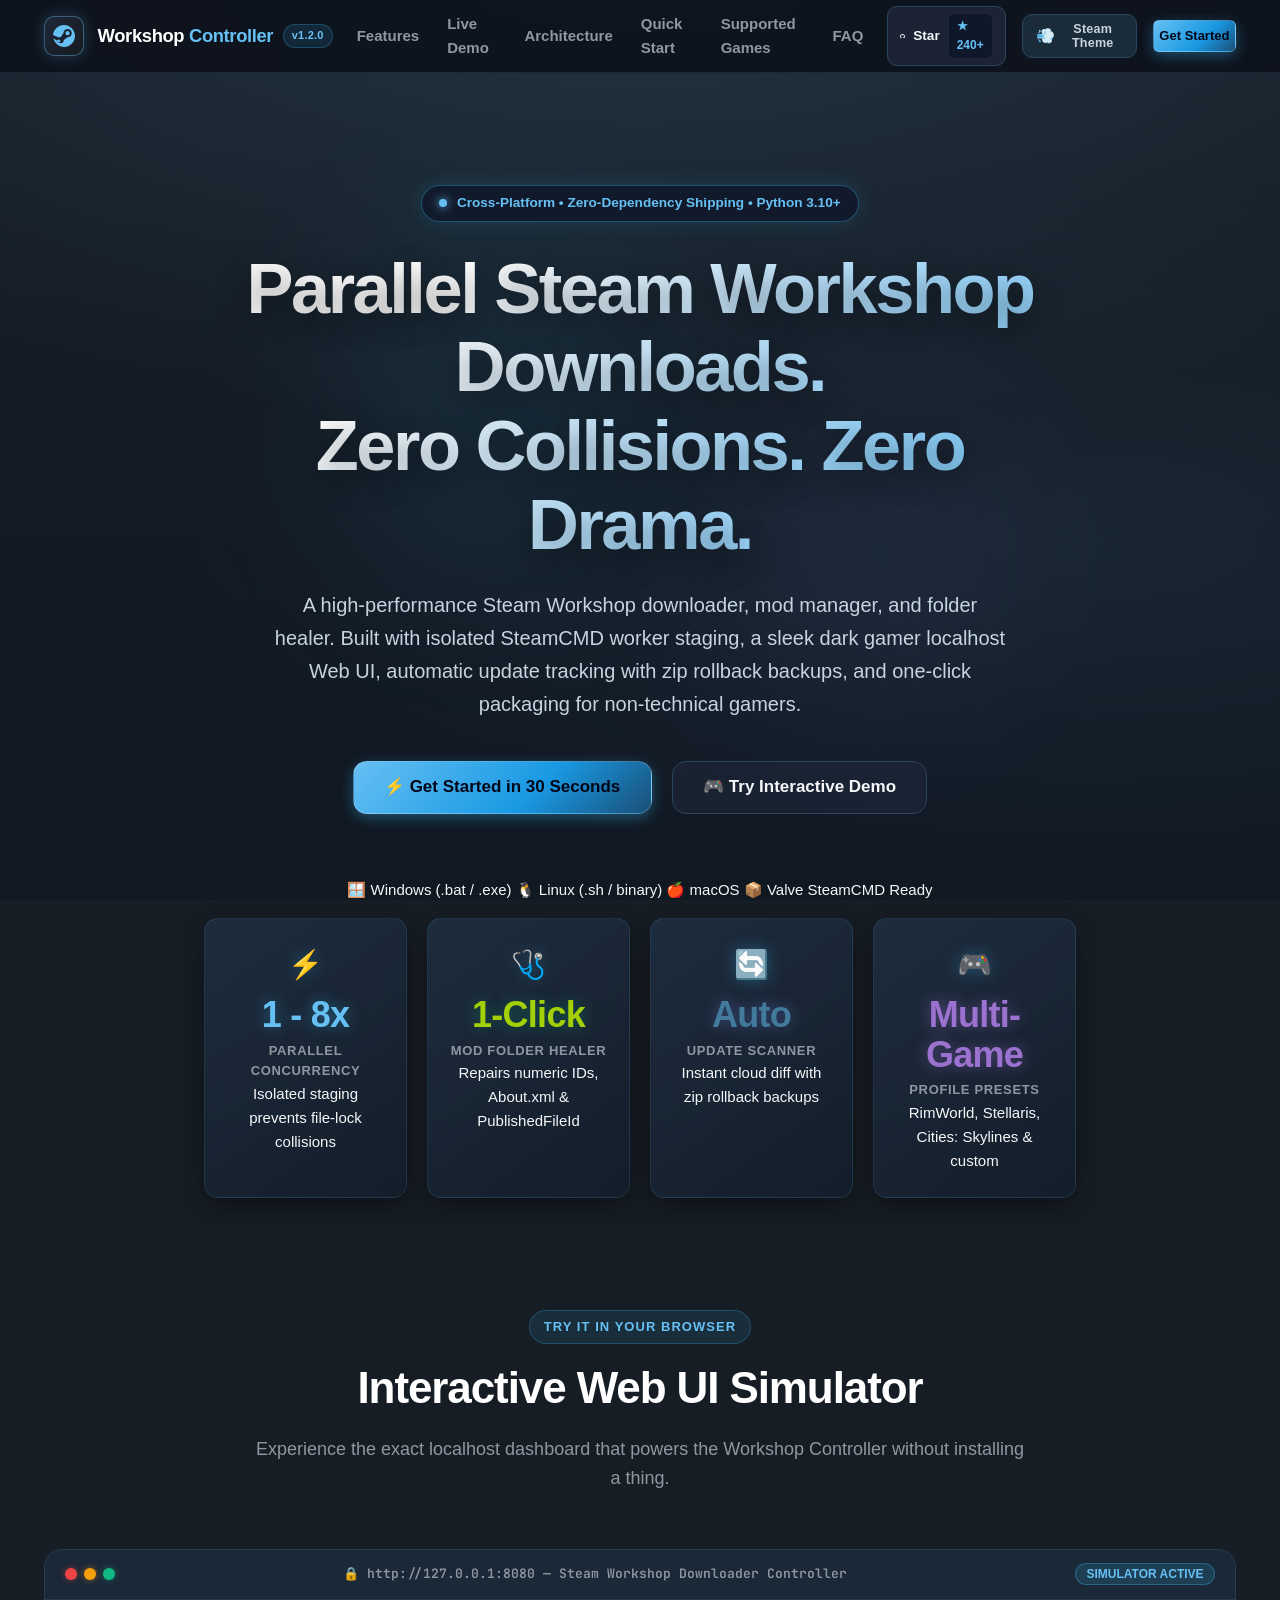
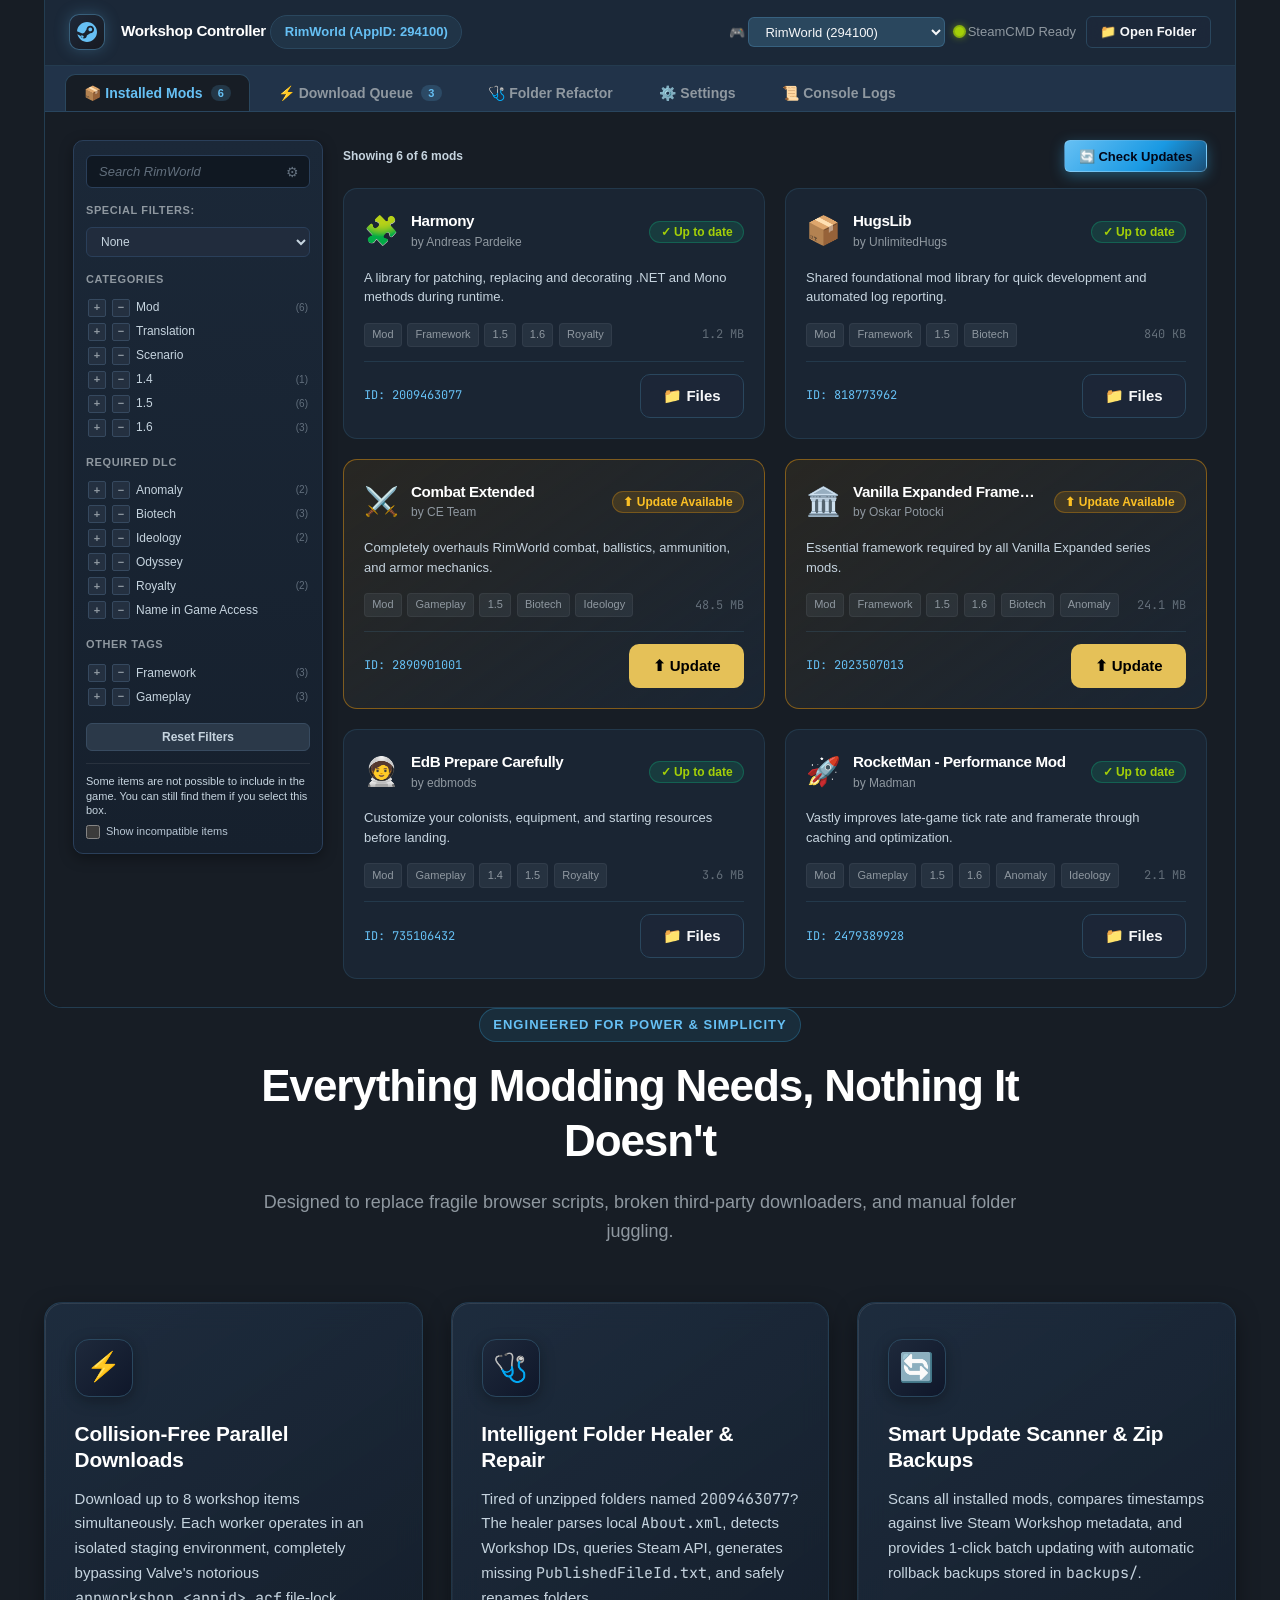
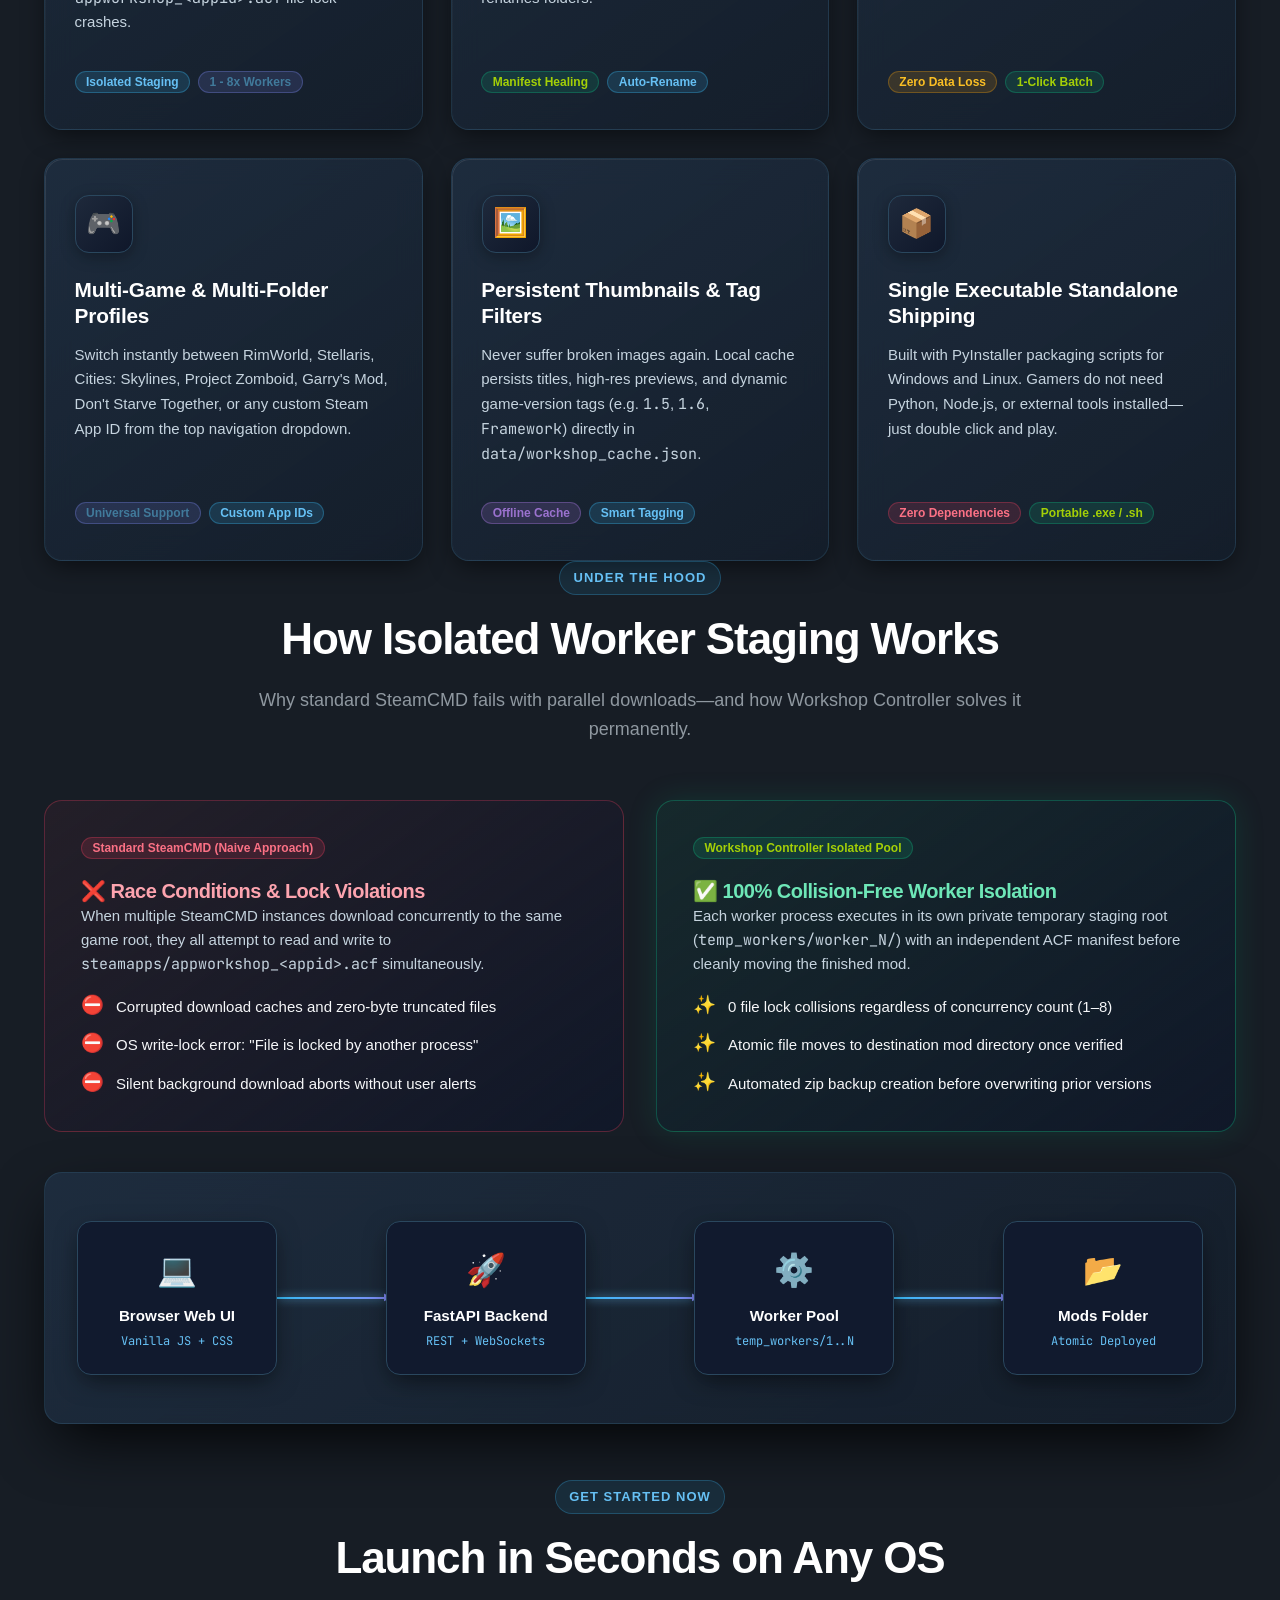
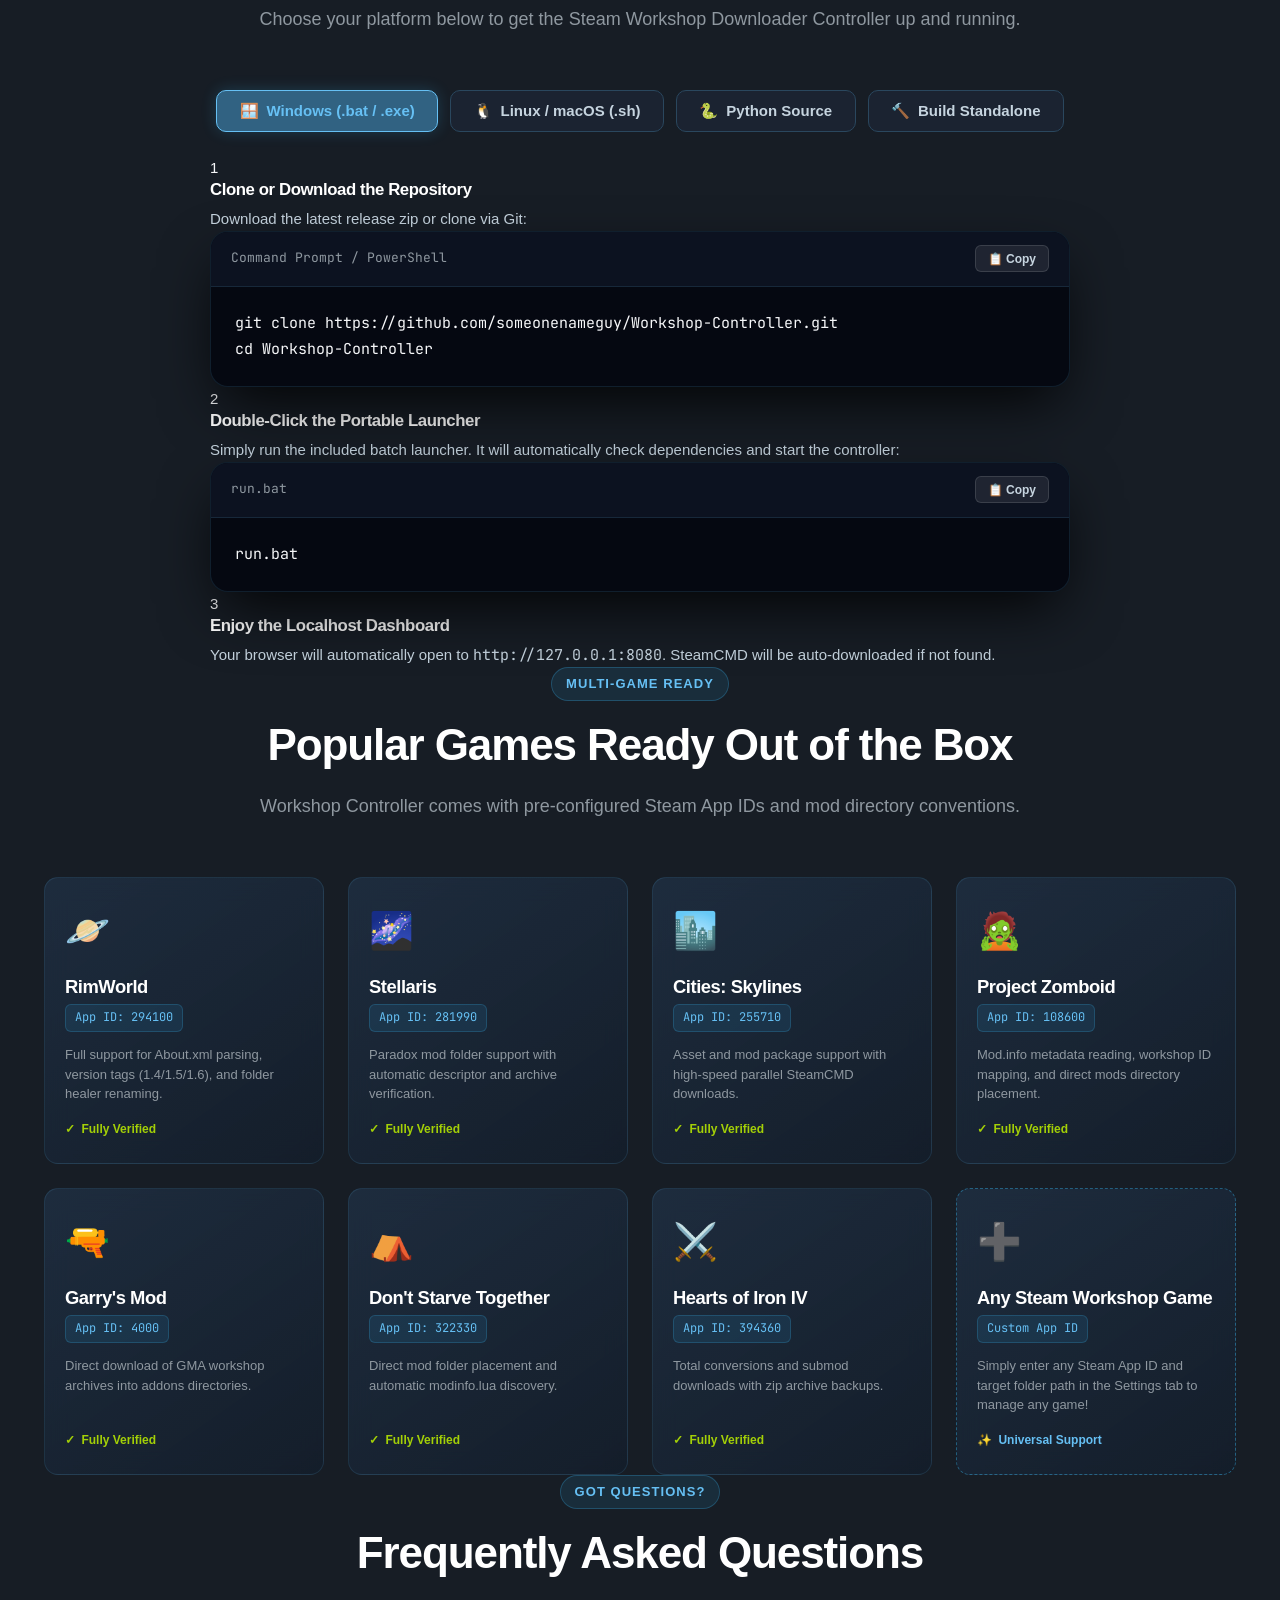
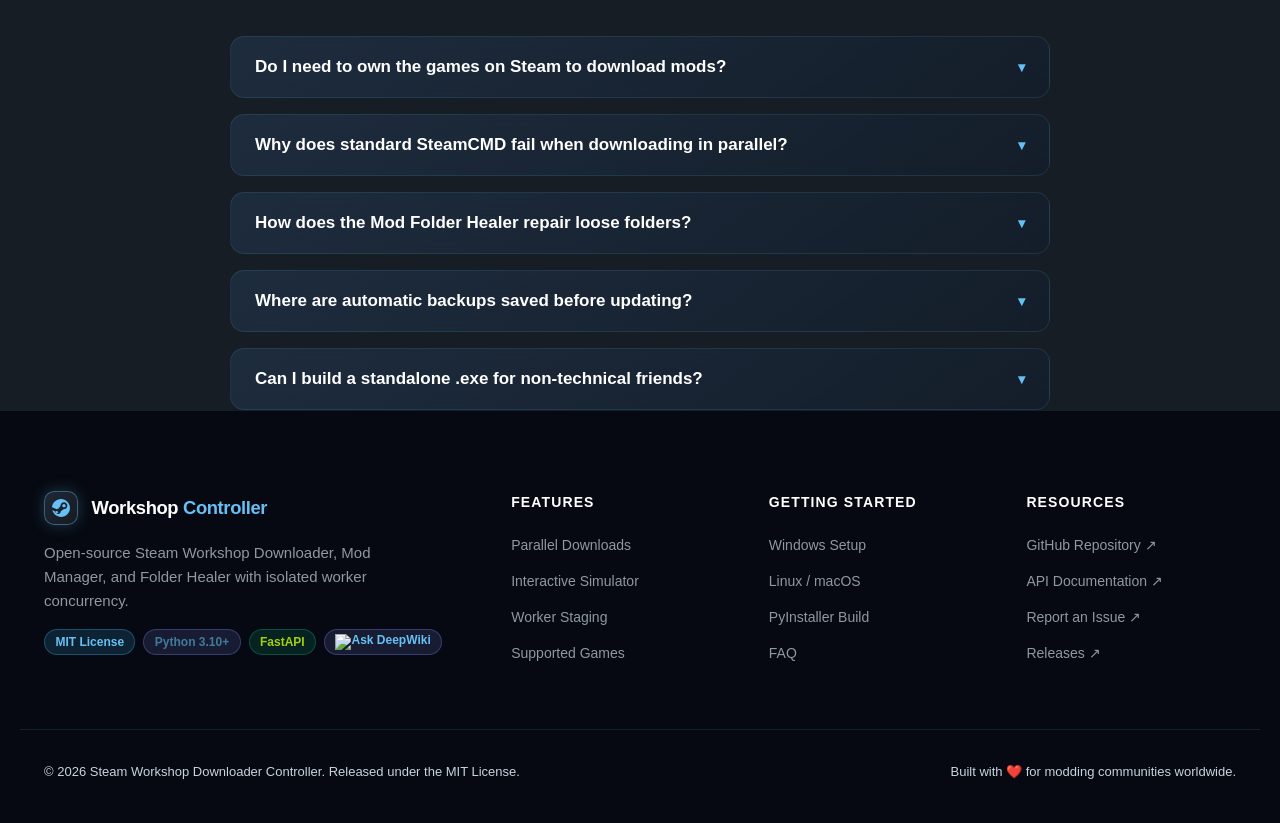
==== commit c3bf57fe: "Add badge link for Ask DeepWiki" ====
--- a/index.html
+++ b/index.html
@@ -1029,6 +1029,7 @@
           <span class="badge badge-accent">MIT License</span>
           <span class="badge badge-indigo">Python 3.10+</span>
           <span class="badge badge-success">FastAPI</span>
+          <span class="badge badge-indigo"><a href="https://deepwiki.com/someonenameguy/Workshop-Controller"><img src="https://deepwiki.com/badge.svg" alt="Ask DeepWiki"></a></span>
         </div>
       </div>
 
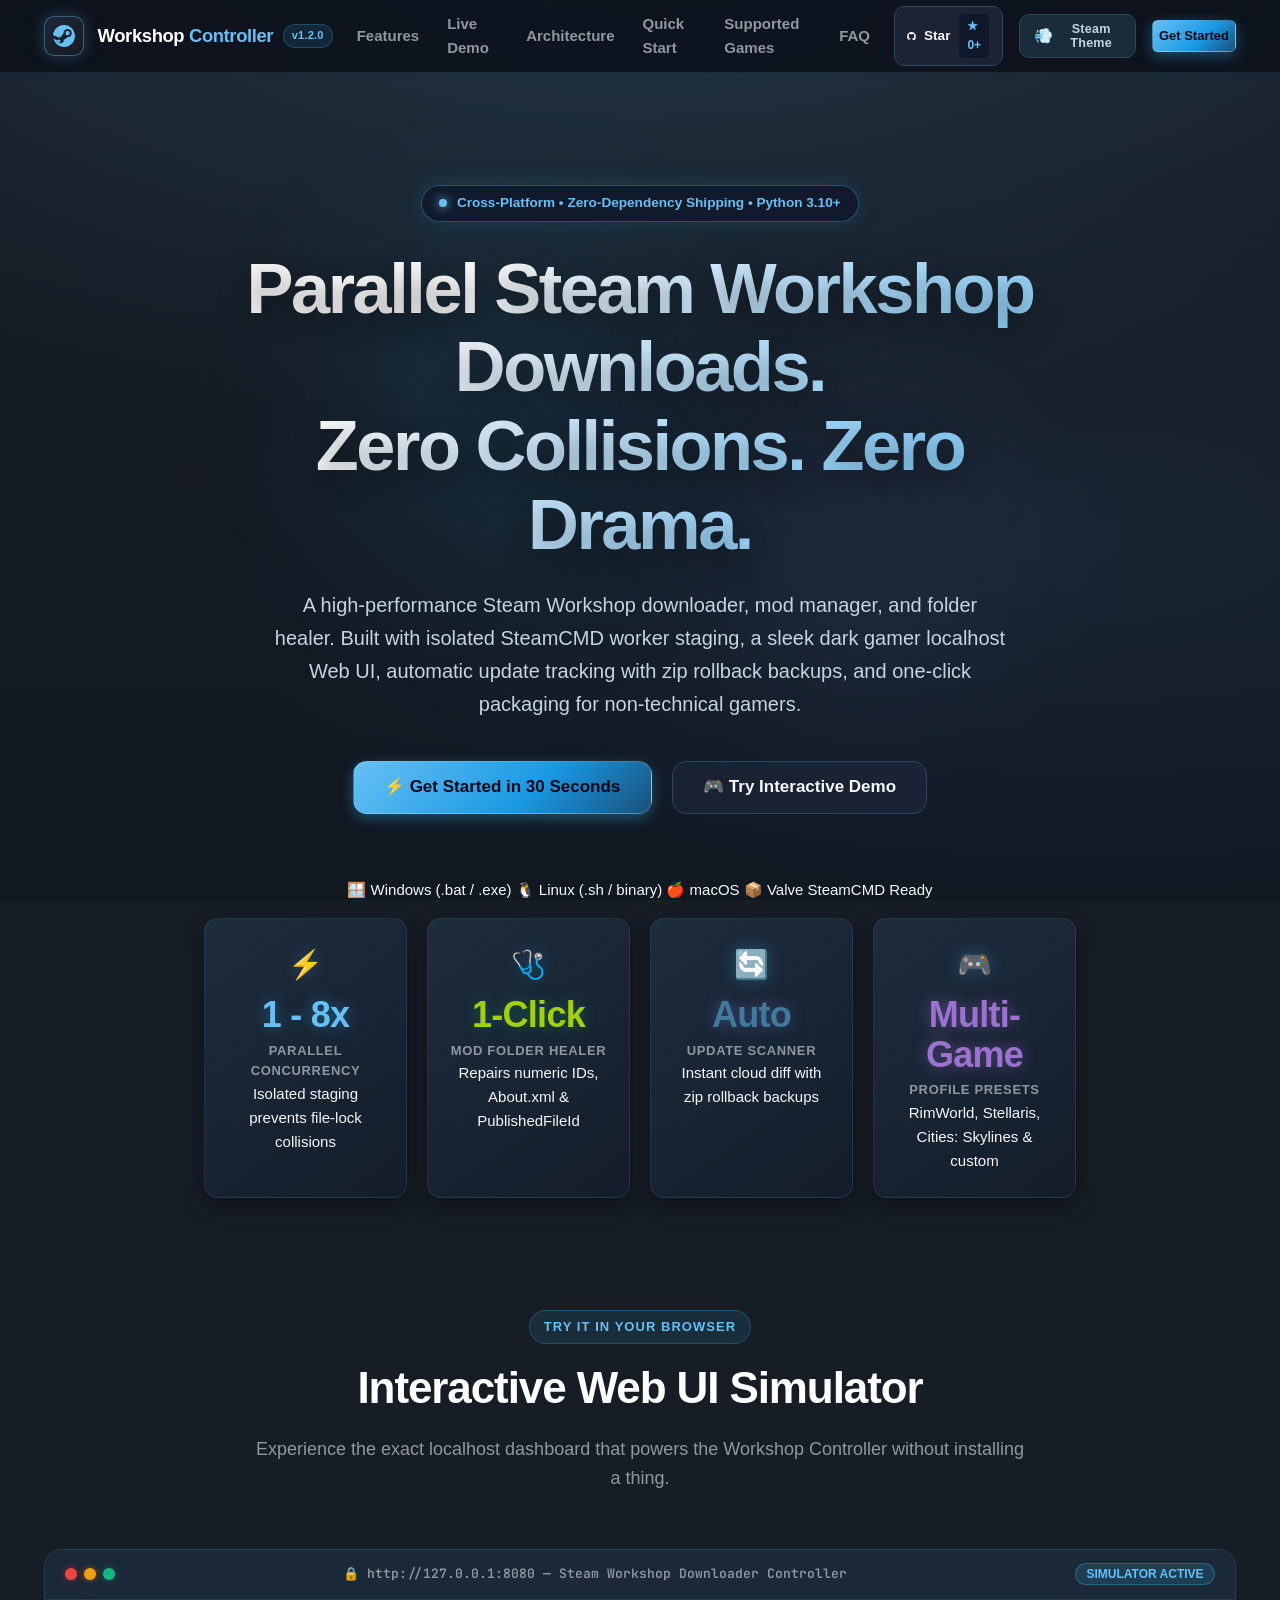
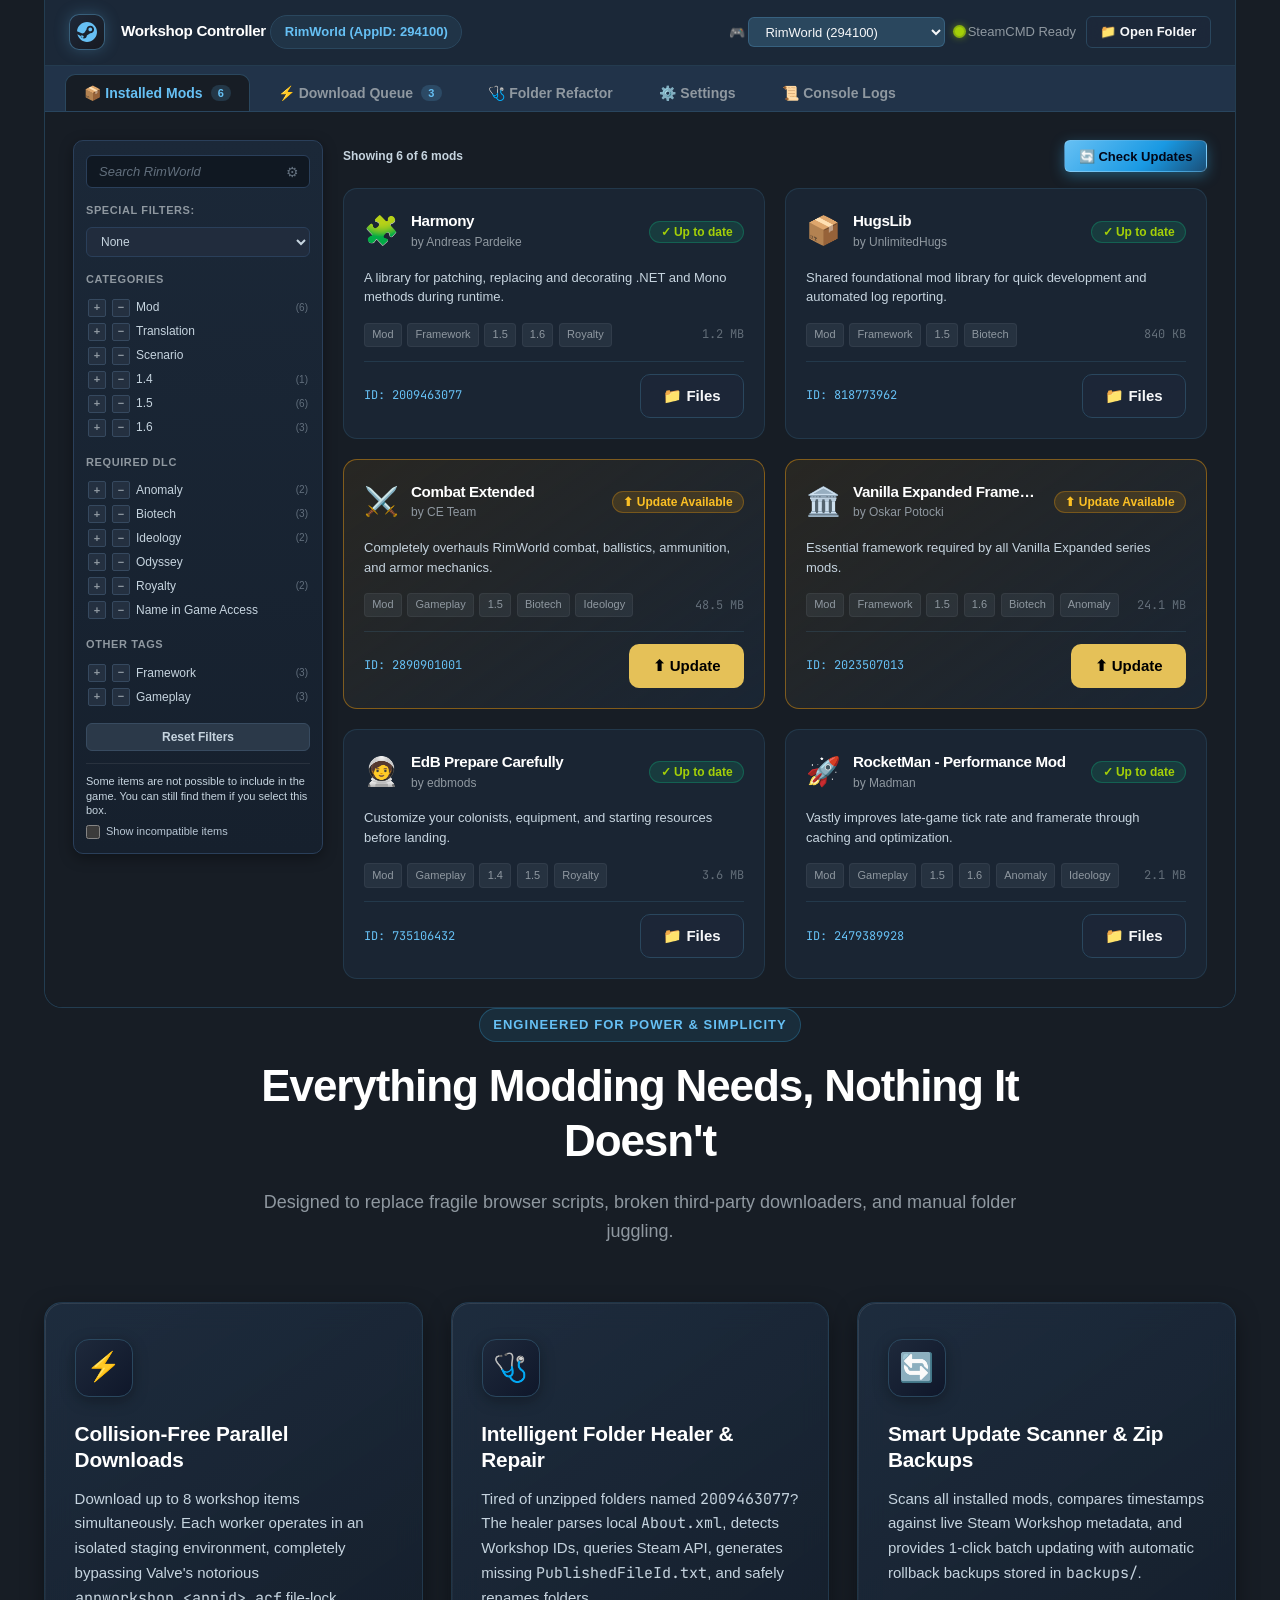
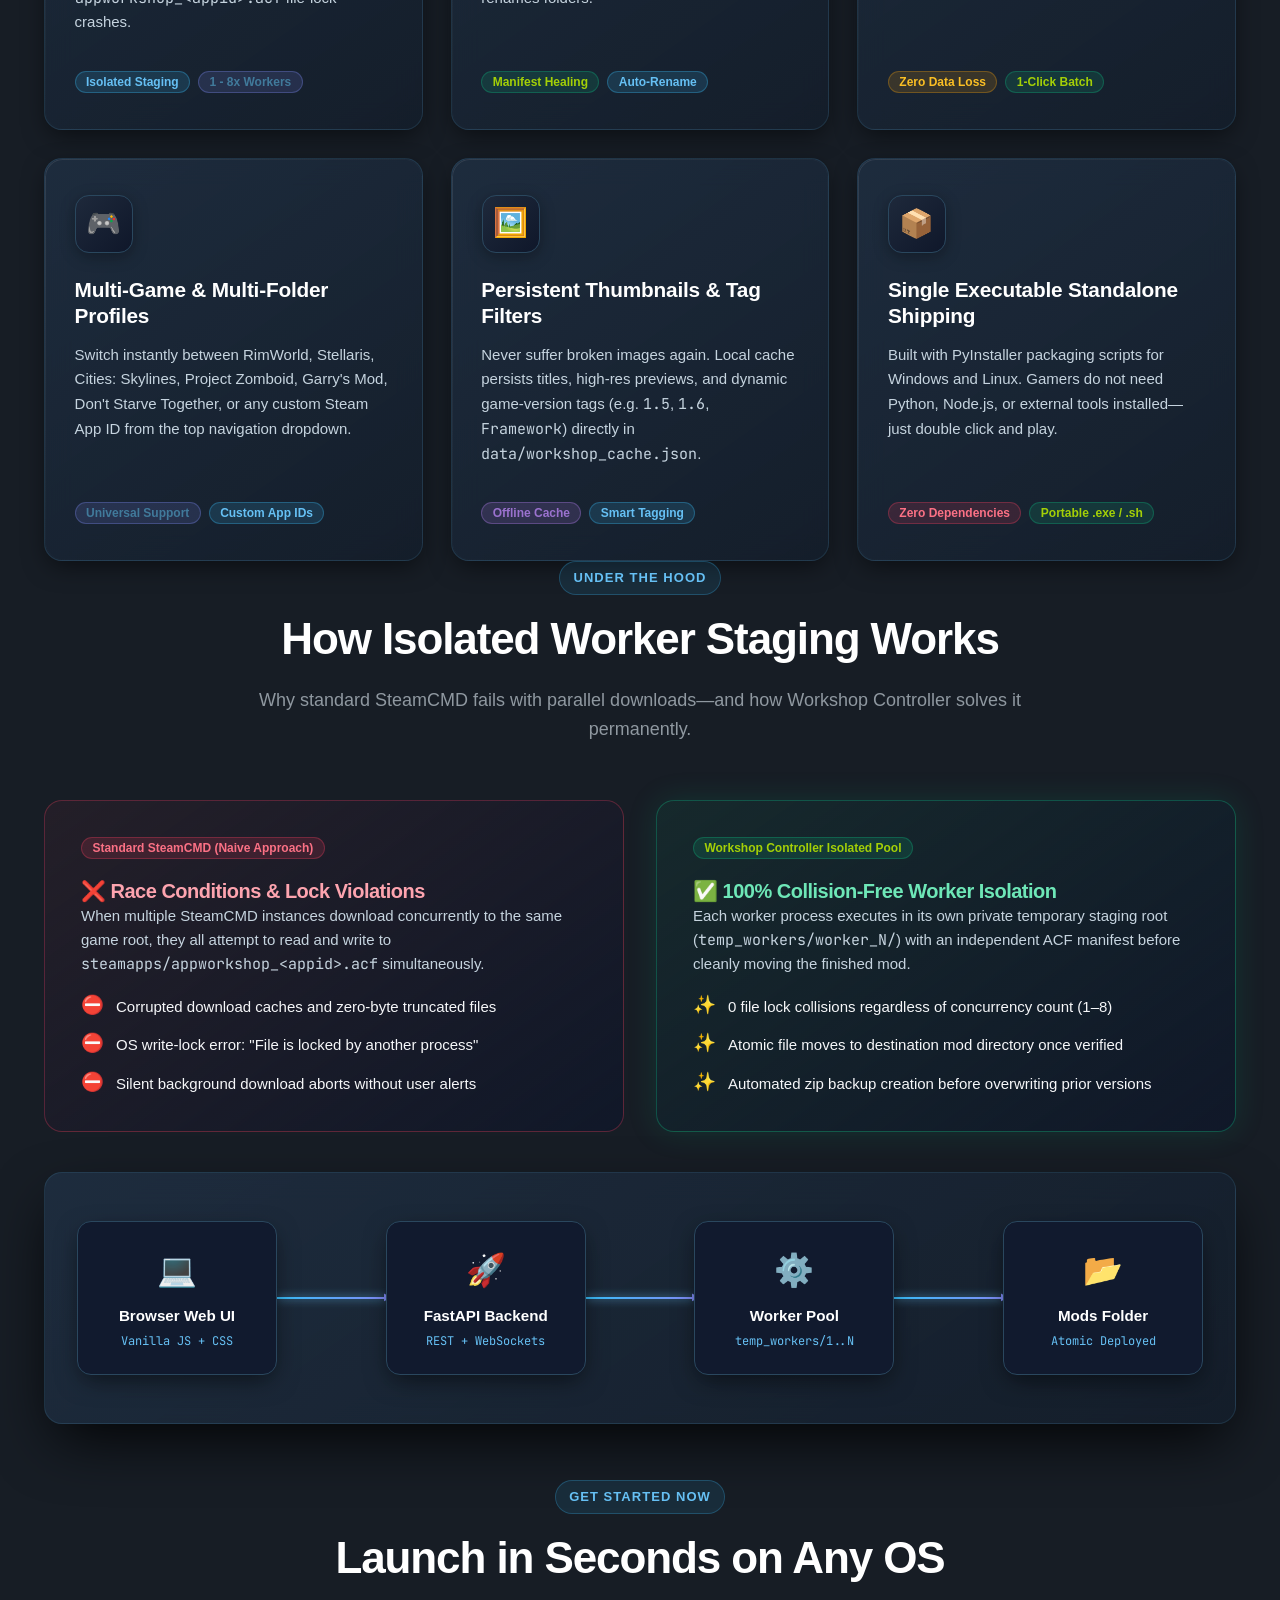
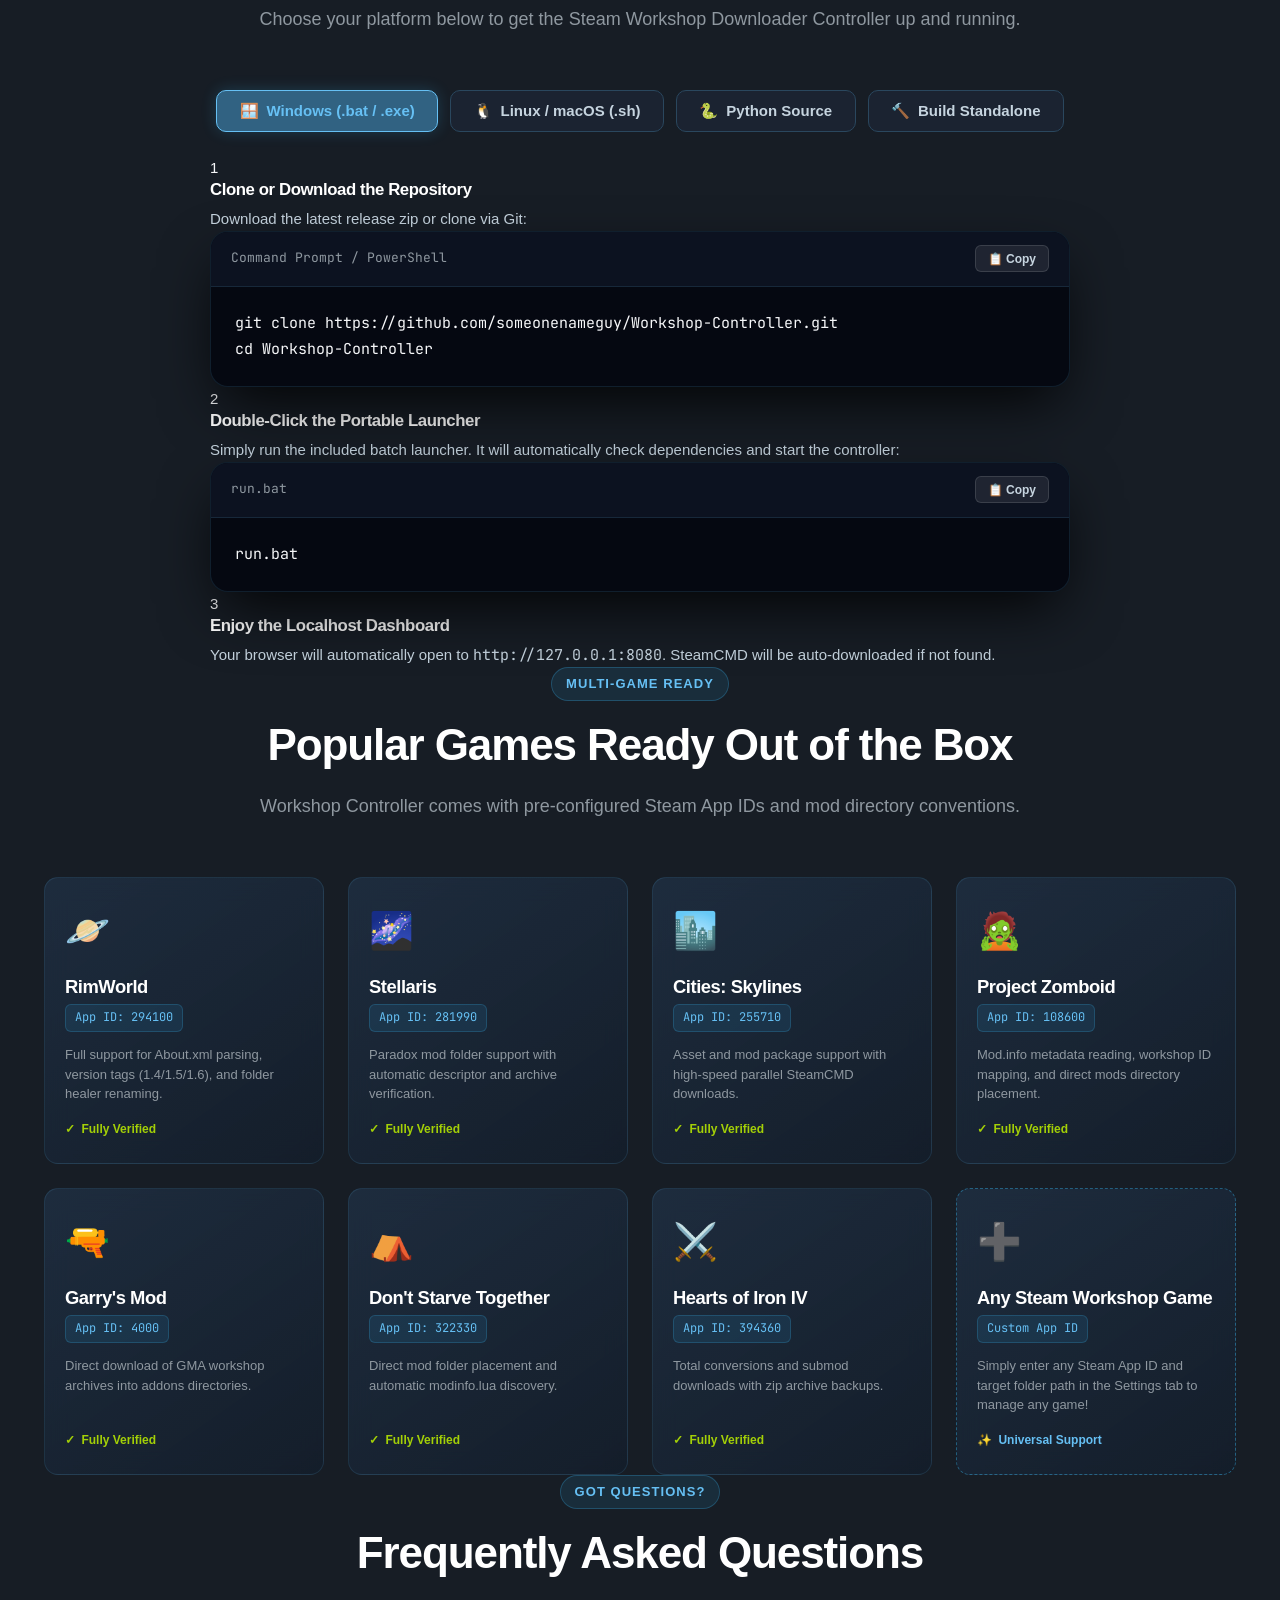
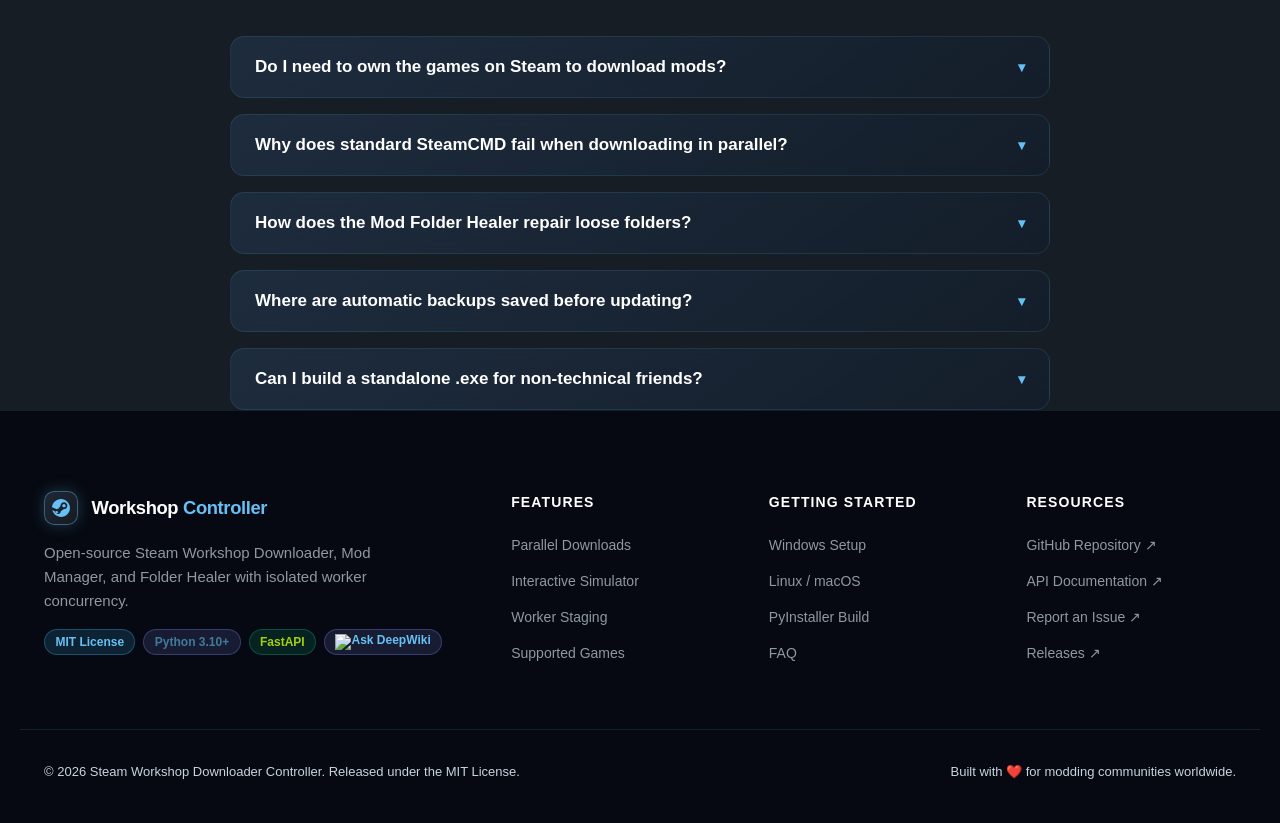
==== commit 28edd9cb: "Update star count from 240 to 0 in index.html" ====
--- a/index.html
+++ b/index.html
@@ -67,7 +67,7 @@
             <path d="M12 0C5.37 0 0 5.37 0 12c0 5.31 3.435 9.795 8.205 11.385.6.105.825-.255.825-.57 0-.285-.015-1.23-.015-2.235-3.015.555-3.795-.735-4.035-1.41-.135-.345-.72-1.41-1.23-1.695-.42-.225-1.02-.78-.015-.795.945-.015 1.62.87 1.845 1.23 1.08 1.815 2.805 1.305 3.495.99.105-.78.42-1.305.765-1.605-2.67-.3-5.46-1.335-5.46-5.925 0-1.305.465-2.385 1.23-3.225-.12-.3-.54-1.53.12-3.18 0 0 1.005-.315 3.3 1.23.96-.27 1.98-.405 3-.405s2.04.135 3 .405c2.295-1.56 3.3-1.23 3.3-1.23.66 1.65.24 2.88.12 3.18.765.84 1.23 1.905 1.23 3.225 0 4.605-2.805 5.625-5.475 5.925.435.375.81 1.095.81 2.22 0 1.605-.015 2.895-.015 3.3 0 .315.225.69.825.57A12.02 12.02 0 0024 12c0-6.63-5.37-12-12-12z"/>
           </svg>
           <span>Star</span>
-          <span class="star-count">★ 240+</span>
+          <span class="star-count">★ 0+</span>
         </a>
         <button class="theme-toggle-btn" id="theme-toggle" aria-label="Toggle visual theme between Steam Classic and Obsidian Cyber" title="Switch Theme (Steam / Obsidian)">
           <span class="theme-icon" aria-hidden="true">💨</span>
